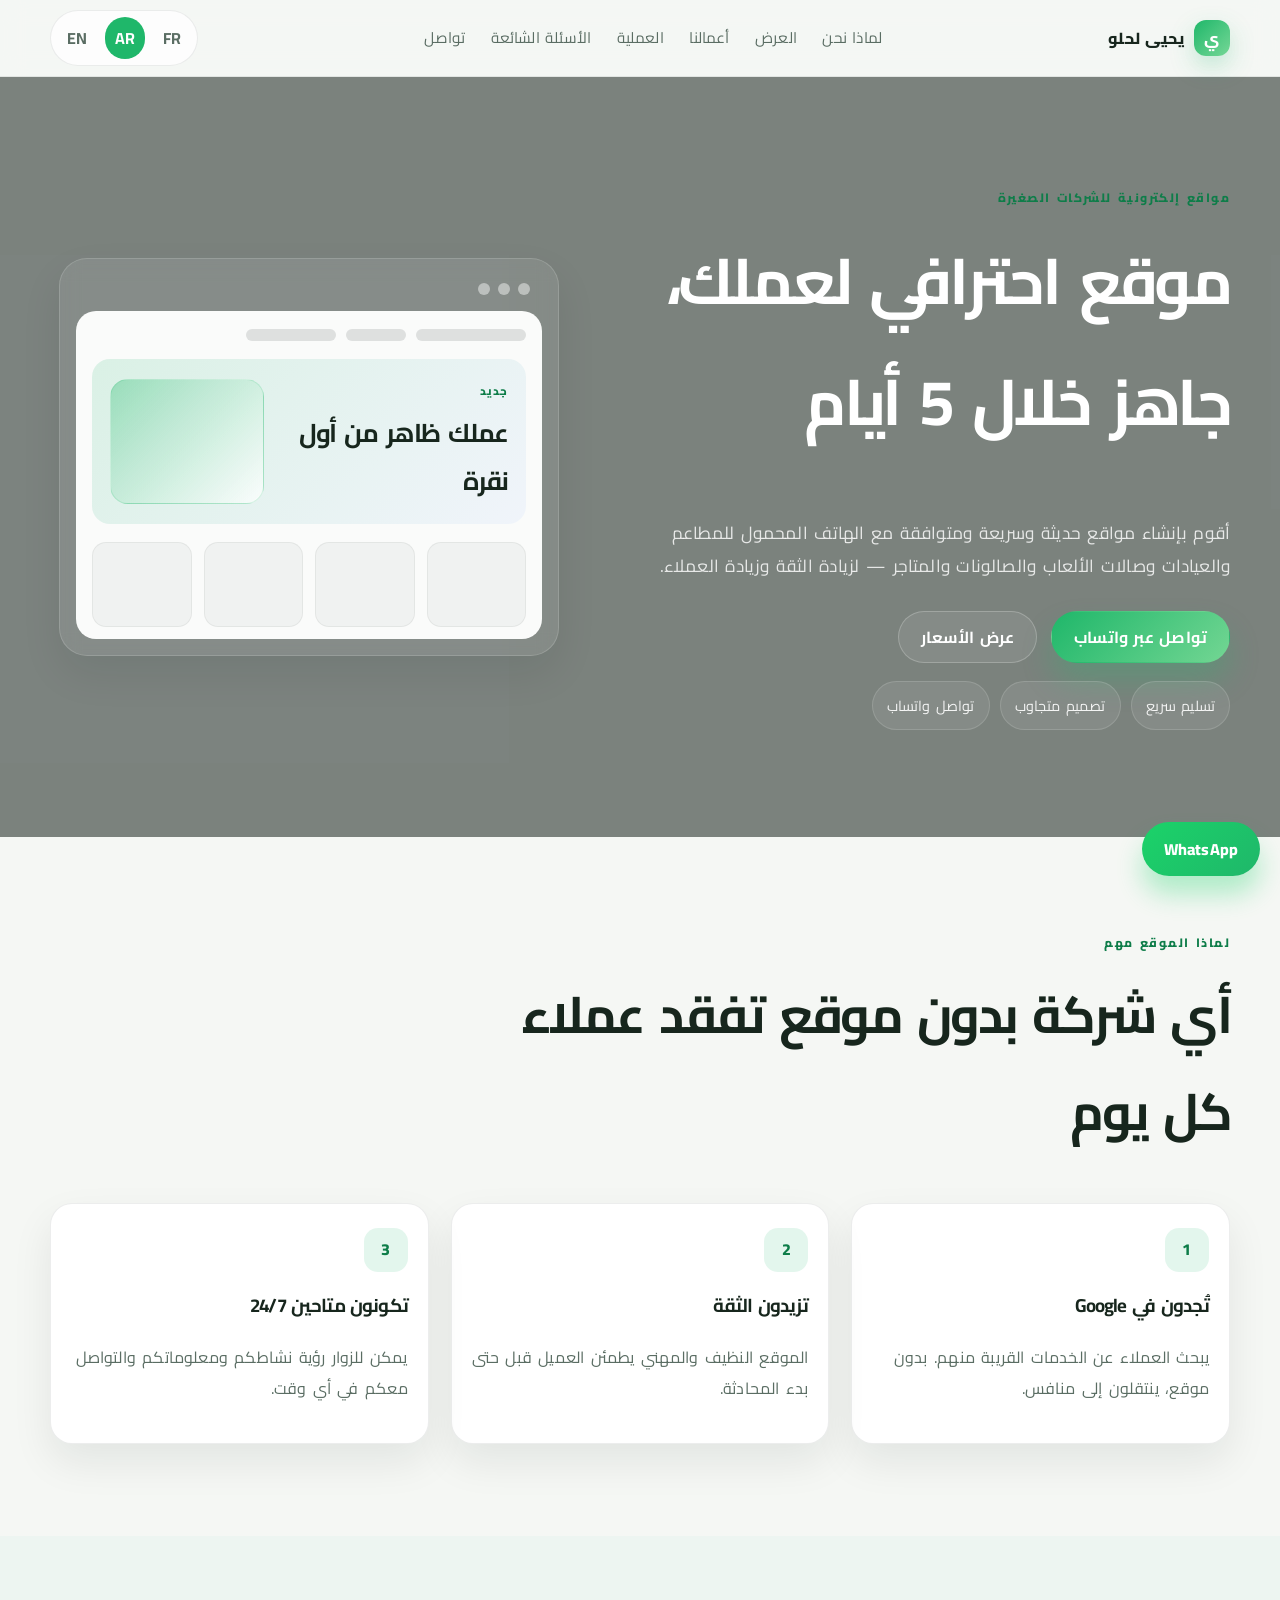
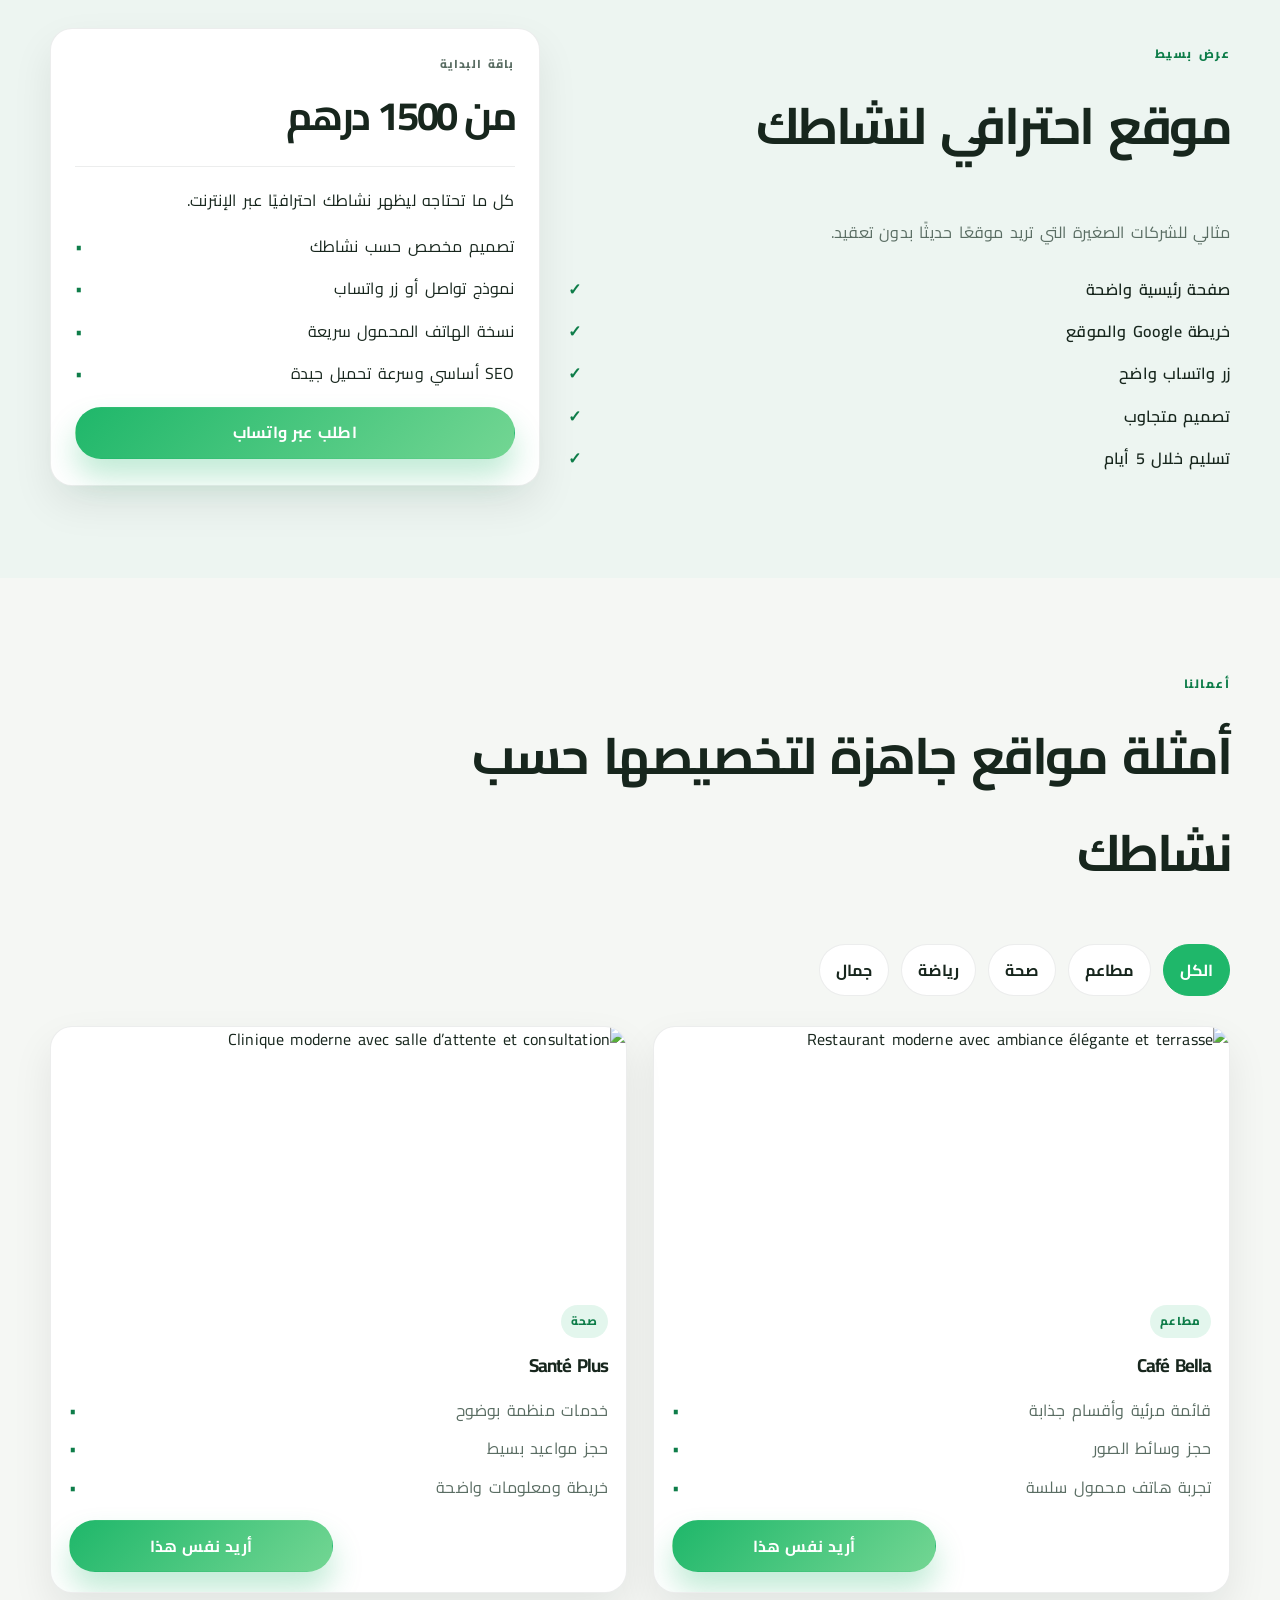
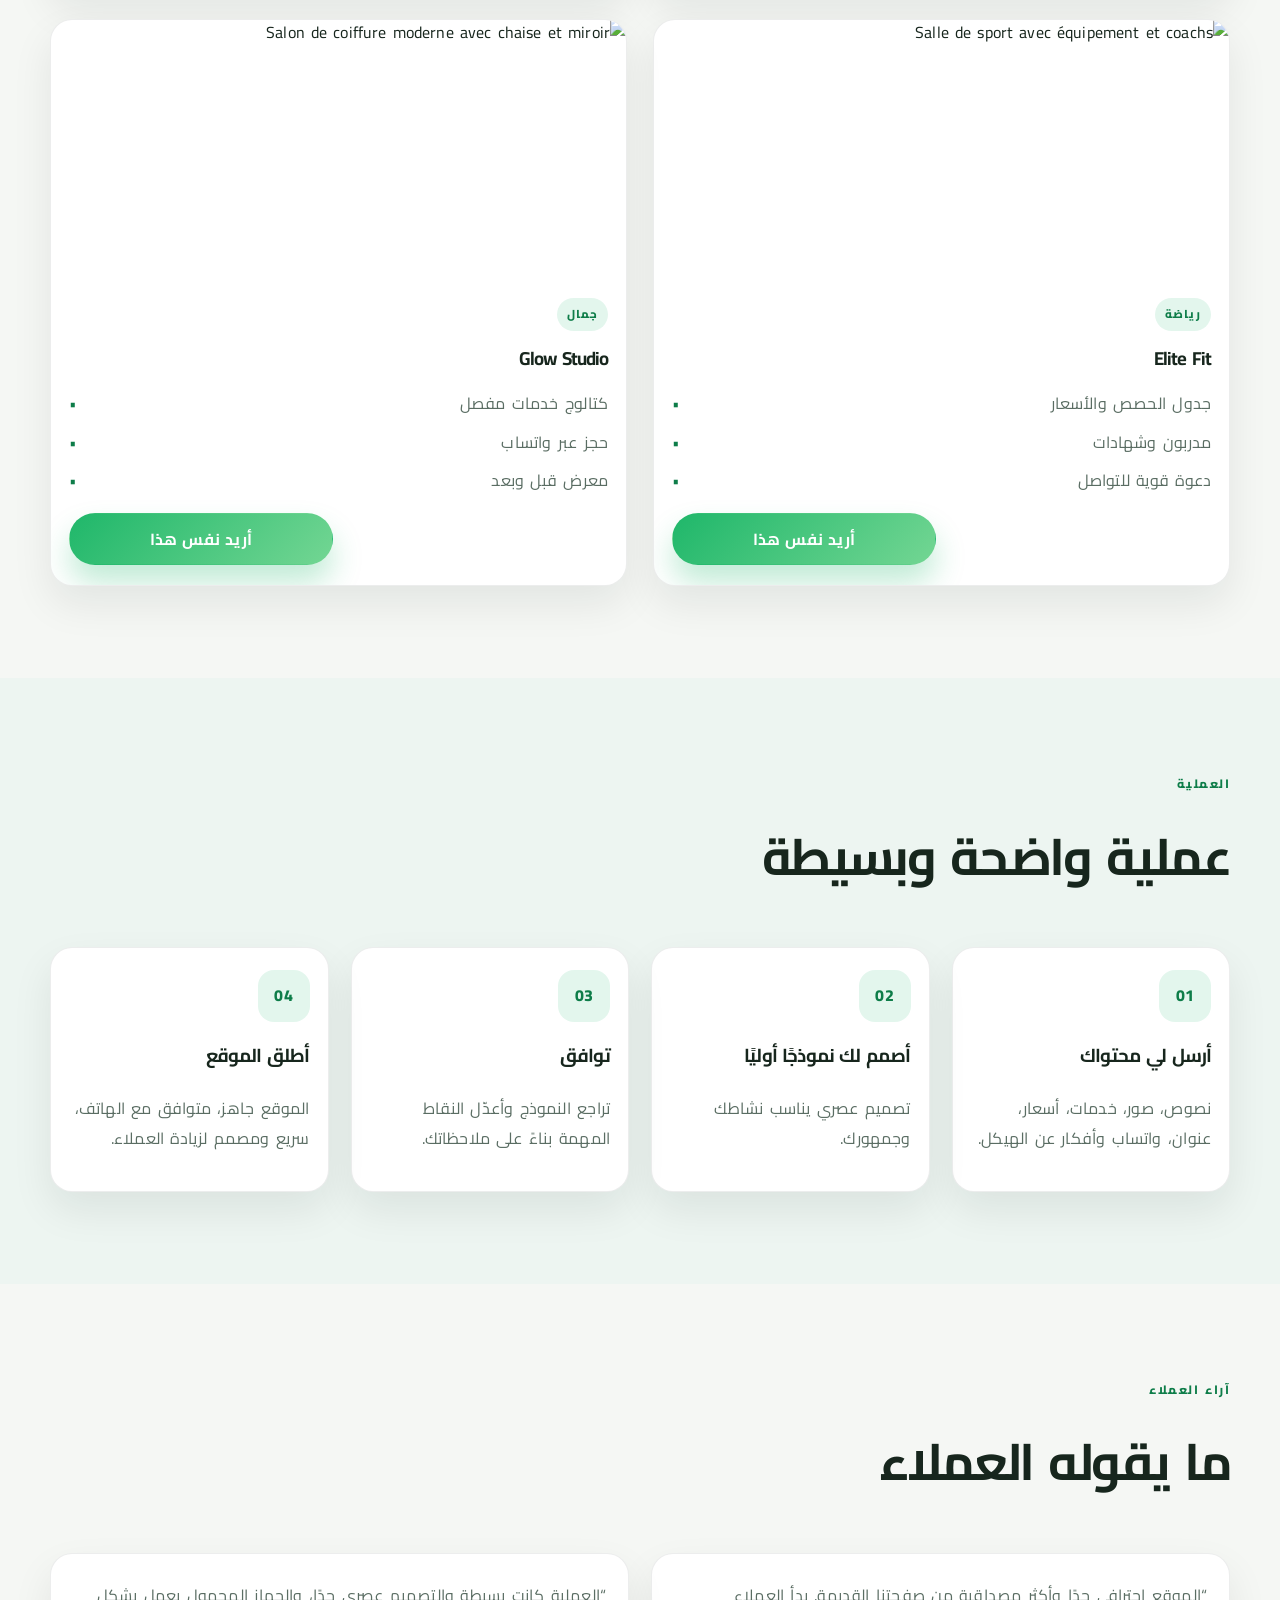
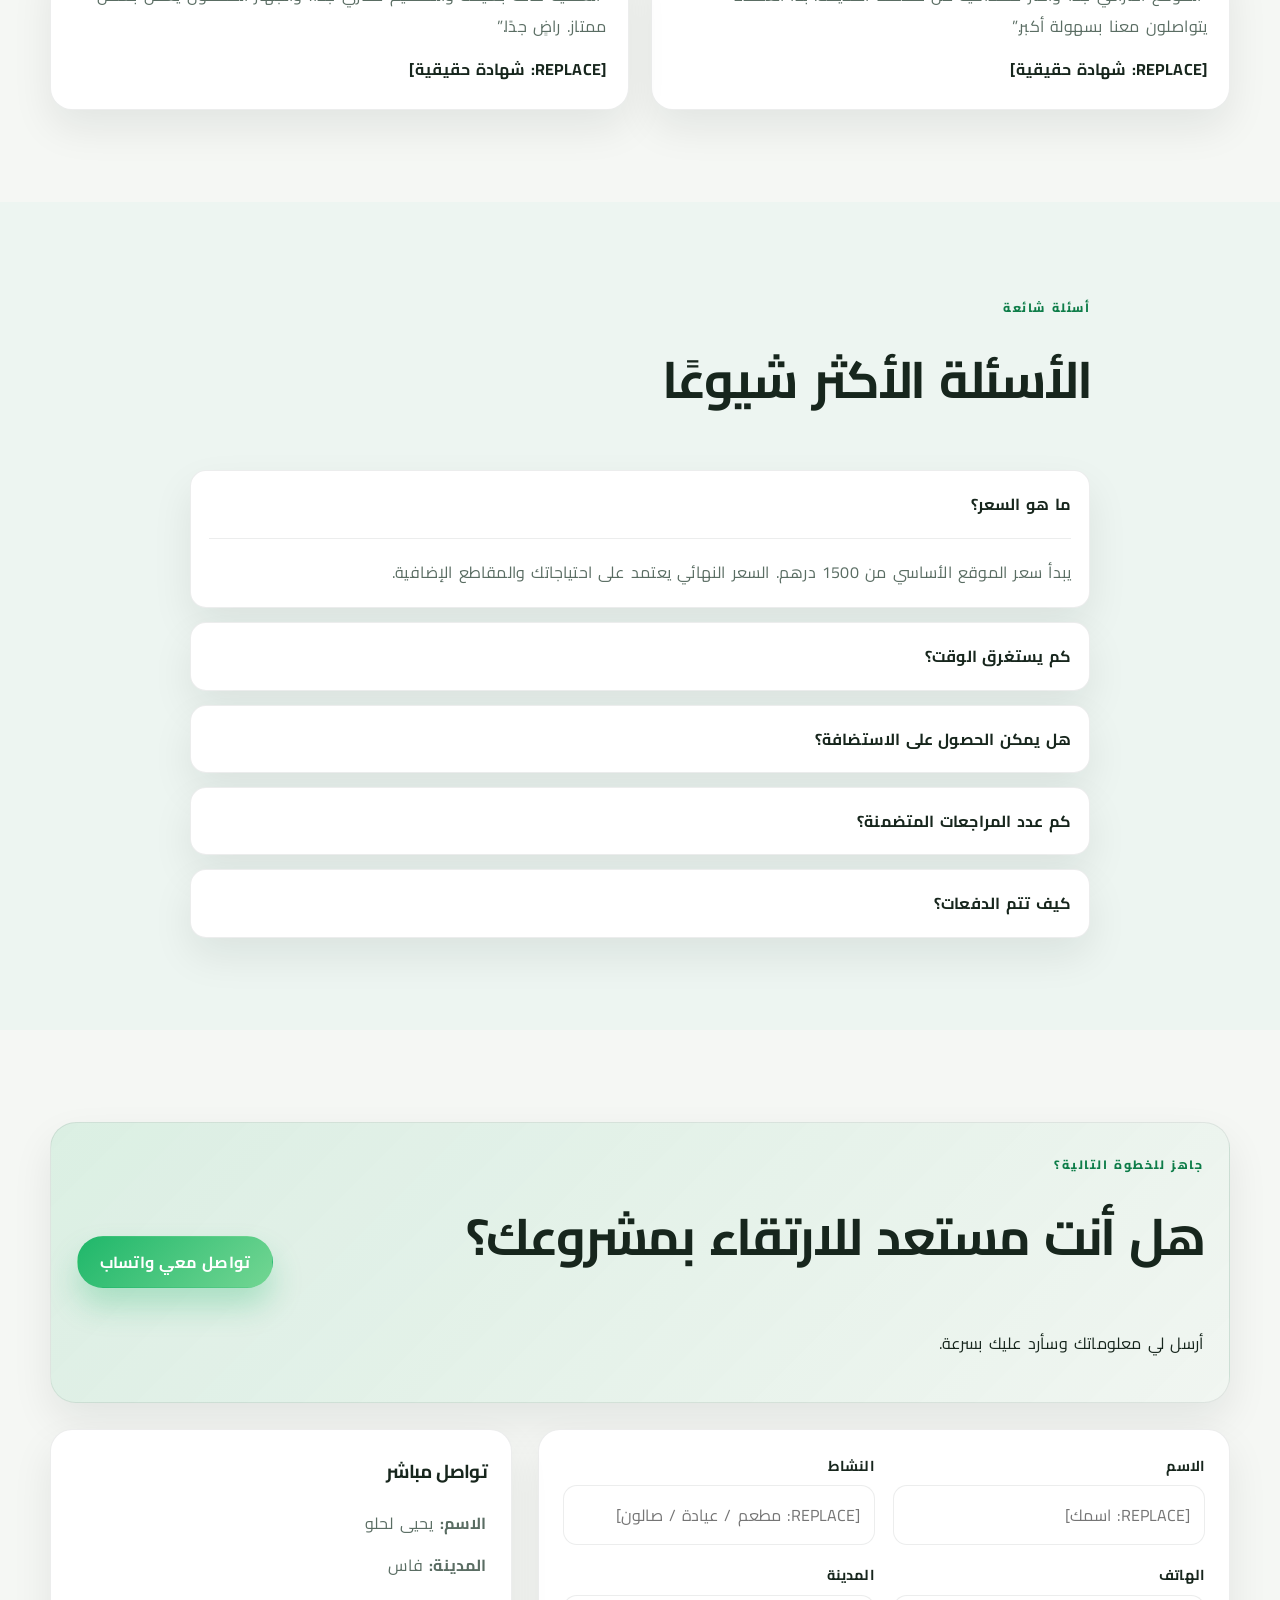
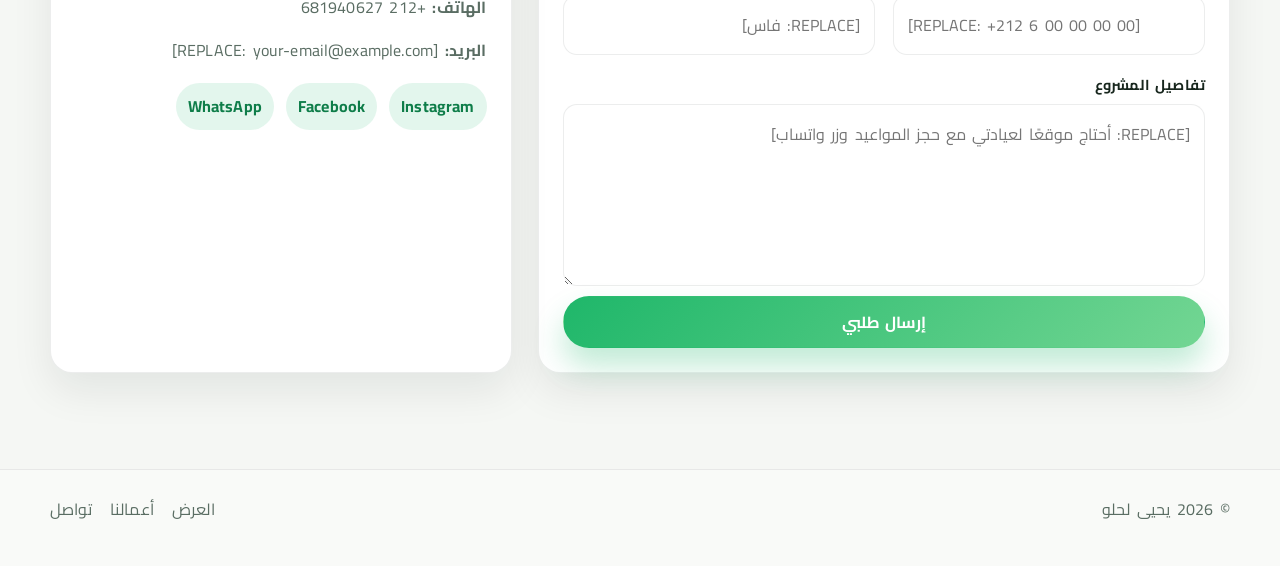
==== index.html @ f5fc8f7a "Initial commit: portfolio" ====
<!DOCTYPE html>
<html lang="ar" dir="rtl">
  <head>
    <meta charset="UTF-8" />
    <meta name="viewport" content="width=device-width, initial-scale=1.0" />
    <meta
      name="description"
      content="Yahya Lahlou conçoit des sites web rapides et modernes pour restaurants, cliniques, salles de sport, salons et boutiques. Site vitrine livré en 5 jours."
    />
    <meta property="og:title" content="Yahya Lahlou | Sites web pour PME et commerces" />
    <meta property="og:description" content="Des sites clairs, professionnels et mobiles pour les petites entreprises." />
    <meta property="og:type" content="website" />
    <meta property="og:image" content="https://images.unsplash.com/photo-1522202176988-66273c2fd55f?auto=format&fit=crop&w=1200&q=80" />
    <title>Yahya Lahlou | Sites web pour restaurants, cliniques, sports et salons</title>
    <link rel="preconnect" href="https://fonts.googleapis.com" />
    <link rel="preconnect" href="https://fonts.gstatic.com" crossorigin />
    <link href="https://fonts.googleapis.com/css2?family=Inter:wght@400;500;600;700;800&family=Cairo:wght@400;600;700;800&display=swap" rel="stylesheet" />
    <link rel="stylesheet" href="style.css" />
  </head>
  <body data-lang="ar">
    <a class="floating-whatsapp" data-whatsapp-key="general" href="https://wa.me/212681940627?text=Bonjour%20Yahya%2C%20je%20souhaite%20un%20site%20pour%20mon%20business" target="_blank" rel="noopener noreferrer" aria-label="Contact WhatsApp">
      WhatsApp
    </a>

    <header class="site-header">
      <div class="container nav-wrap">
        <a href="#top" class="brand" aria-label="Accueil">
          <span class="brand-mark" data-brand-mark>ي</span>
          <span class="brand-name" data-i18n="brandName">يحيى لحلو</span>
        </a>

        <nav class="main-nav" aria-label="Navigation principale">
          <a href="#why" data-i18n="navWhy">لماذا نحن</a>
          <a href="#offer" data-i18n="navOffer">العرض</a>
          <a href="#portfolio" data-i18n="navPortfolio">أعمالنا</a>
          <a href="#process" data-i18n="navProcess">العملية</a>
          <a href="#faq" data-i18n="navFaq">الأسئلة الشائعة</a>
          <a href="#contact" data-i18n="navContact">تواصل</a>
        </nav>

        <div class="lang-switch" aria-label="Choix de langue">
          <button class="lang-btn" type="button" data-lang="fr">FR</button>
          <button class="lang-btn active" type="button" data-lang="ar">AR</button>
          <button class="lang-btn" type="button" data-lang="en">EN</button>
        </div>
      </div>
    </header>

    <main id="top">
      <section class="hero section">
        <div class="hero-overlay"></div>
        <div class="container hero-grid">
          <div class="hero-copy reveal">
            <span class="eyebrow" data-i18n="heroEyebrow">مواقع إلكترونية للشركات الصغيرة</span>
            <h1 data-i18n="heroTitle">موقع احترافي لعملك، جاهز خلال 5 أيام</h1>
            <p class="lead" data-i18n="heroDesc">
              أُنشئ مواقع حديثة وسريعة ومتوافقة مع الهاتف المحمول للمطاعم والعيادات وصالات الألعاب والصالونات والمتاجر،
              لزيادة الثقة وجذب المزيد من العملاء.
            </p>

            <div class="hero-actions">
              <a class="btn btn-primary" data-whatsapp-key="general" href="https://wa.me/212681940627?text=Bonjour%20Yahya%2C%20je%20souhaite%20un%20site%20pour%20mon%20business" target="_blank" rel="noopener noreferrer" data-i18n="ctaPrimary">تواصل عبر واتساب</a>
              <a class="btn btn-secondary" href="#offer" data-i18n="ctaSecondary">عرض الأسعار</a>
            </div>

            <ul class="trust-list" aria-label="Avantages">
              <li data-i18n="trust1">تسليم سريع</li>
              <li data-i18n="trust2">تصميم متجاوب</li>
              <li data-i18n="trust3">تواصل واتساب</li>
            </ul>
          </div>

          <div class="hero-card reveal">
            <div class="mini-window">
              <div class="window-top">
                <span></span>
                <span></span>
                <span></span>
              </div>
              <div class="screen">
                <div class="screen-header">
                  <div class="bar bar-1"></div>
                  <div class="bar bar-2"></div>
                  <div class="bar bar-3"></div>
                </div>
                <div class="screen-hero">
                  <div>
                    <span class="screen-label" data-i18n="screenLabel">جديد</span>
                    <h3 data-i18n="screenTitle">عملك ظاهر من أول نقرة</h3>
                  </div>
                  <div class="screen-box"></div>
                </div>
                <div class="screen-metrics">
                  <span></span>
                  <span></span>
                  <span></span>
                  <span></span>
                </div>
              </div>
            </div>
          </div>
        </div>
      </section>

      <section class="section" id="why">
        <div class="container">
          <div class="section-header reveal">
            <span class="eyebrow" data-i18n="whyEyebrow">لماذا الموقع مهم</span>
            <h2 data-i18n="whyTitle">أي شركة بدون موقع تفقد عملاء كل يوم</h2>
          </div>

          <div class="three-col">
            <article class="info-card reveal">
              <div class="icon-wrap">1</div>
              <h3 data-i18n="card1Title">تُجدون في Google</h3>
              <p data-i18n="card1Text">يبحث العملاء عن الخدمات القريبة منهم. بدون موقع، ينتقلون إلى منافس.</p>
            </article>

            <article class="info-card reveal">
              <div class="icon-wrap">2</div>
              <h3 data-i18n="card2Title">تزيدون الثقة</h3>
              <p data-i18n="card2Text">الموقع النظيف والمهني يطمئن العميل قبل حتى بدء المحادثة.</p>
            </article>

            <article class="info-card reveal">
              <div class="icon-wrap">3</div>
              <h3 data-i18n="card3Title">تكونون متاحين 24/7</h3>
              <p data-i18n="card3Text">يمكن للزوار رؤية نشاطكم ومعلوماتكم والتواصل معكم في أي وقت.</p>
            </article>
          </div>
        </div>
      </section>

      <section class="section alt-bg" id="offer">
        <div class="container offer-wrap">
          <div class="offer-copy reveal">
            <span class="eyebrow" data-i18n="offerEyebrow">عرض بسيط</span>
            <h2 data-i18n="offerTitle">موقع احترافي لنشاطك</h2>
            <p data-i18n="offerDesc">مثالي للشركات الصغيرة التي تريد موقعًا حديثًا بدون تعقيد.</p>
            <ul class="check-list">
              <li data-i18n="offerCheck1">صفحة رئيسية واضحة</li>
              <li data-i18n="offerCheck2">خريطة Google والموقع</li>
              <li data-i18n="offerCheck3">زر واتساب واضح</li>
              <li data-i18n="offerCheck4">تصميم متجاوب</li>
              <li data-i18n="offerCheck5">تسليم خلال 5 أيام</li>
            </ul>
          </div>

          <div class="price-card reveal">
            <div class="price-top">
              <span data-i18n="packLabel">باقة البداية</span>
              <strong data-i18n="packPrice">من 1500 درهم</strong>
            </div>
            <p data-i18n="packText">كل ما تحتاجه ليظهر نشاطك احترافيًا عبر الإنترنت.</p>
            <ul>
              <li data-i18n="packFeature1">تصميم مخصص حسب نشاطك</li>
              <li data-i18n="packFeature2">نموذج تواصل أو زر واتساب</li>
              <li data-i18n="packFeature3">نسخة الهاتف المحمول سريعة</li>
              <li data-i18n="packFeature4">SEO أساسي وسرعة تحميل جيدة</li>
            </ul>
            <a class="btn btn-primary full-width" data-whatsapp-key="offer" href="https://wa.me/212681940627?text=Bonjour%20Yahya%2C%20je%20veux%20le%20pack%20site%20internet" target="_blank" rel="noopener noreferrer" data-i18n="packCta">اطلب عبر واتساب</a>
          </div>
        </div>
      </section>

      <section class="section" id="portfolio">
        <div class="container">
          <div class="section-header reveal">
            <span class="eyebrow" data-i18n="portfolioEyebrow">أعمالنا</span>
            <h2 data-i18n="portfolioTitle">أمثلة مواقع جاهزة لتخصيصها حسب نشاطك</h2>
          </div>

          <div class="filter-row reveal" aria-label="Filtres des réalisations">
            <button class="filter-btn active" type="button" data-filter="all" data-i18n="filterAll">الكل</button>
            <button class="filter-btn" type="button" data-filter="restaurant" data-i18n="filterRestaurant">مطاعم</button>
            <button class="filter-btn" type="button" data-filter="sante" data-i18n="filterSante">صحة</button>
            <button class="filter-btn" type="button" data-filter="sport" data-i18n="filterSport">رياضة</button>
            <button class="filter-btn" type="button" data-filter="beaute" data-i18n="filterBeaute">جمال</button>
          </div>

          <div class="portfolio-grid">
            <article class="project-card reveal" data-category="restaurant">
              <div class="project-visual">
                <img src="https://images.unsplash.com/photo-1517248135467-4c7edcad34c4?auto=format&fit=crop&w=1200&q=80" alt="Restaurant moderne avec ambiance élégante et terrasse" loading="lazy" width="1200" height="800" />
              </div>
              <div class="project-body">
                <span class="project-tag">مطاعم</span>
                <h3>Café Bella</h3>
                <ul class="feature-list">
                  <li>قائمة مرئية وأقسام جذابة</li>
                  <li>حجز وسائط الصور</li>
                  <li>تجربة هاتف محمول سلسة</li>
                </ul>
                <div class="project-actions">
                  <a class="btn btn-secondary" href="demos/restaurant/index.html" target="_blank" rel="noreferrer">عرض العرض</a>
                  <a class="btn btn-primary" data-whatsapp-key="demo-restaurant" href="https://wa.me/212681940627?text=Bonjour%20Yahya%2C%20je%20veux%20un%20site%20comme%20celui%20du%20restaurant" target="_blank" rel="noopener noreferrer">أريد نفس هذا</a>
                </div>
              </div>
            </article>

            <article class="project-card reveal" data-category="sante">
              <div class="project-visual">
                <img src="https://images.unsplash.com/photo-1538108149393-fbbd81895907?auto=format&fit=crop&w=1200&q=80" alt="Clinique moderne avec salle d’attente et consultation" loading="lazy" width="1200" height="800" />
              </div>
              <div class="project-body">
                <span class="project-tag">صحة</span>
                <h3>Santé Plus</h3>
                <ul class="feature-list">
                  <li>خدمات منظمة بوضوح</li>
                  <li>حجز مواعيد بسيط</li>
                  <li>خريطة ومعلومات واضحة</li>
                </ul>
                <div class="project-actions">
                  <a class="btn btn-secondary" href="demos/clinique/index.html" target="_blank" rel="noreferrer">عرض العرض</a>
                  <a class="btn btn-primary" data-whatsapp-key="demo-clinic" href="https://wa.me/212681940627?text=Bonjour%20Yahya%2C%20je%20veux%20un%20site%20comme%20celui%20de%20la%20clinique" target="_blank" rel="noopener noreferrer">أريد نفس هذا</a>
                </div>
              </div>
            </article>

            <article class="project-card reveal" data-category="sport">
              <div class="project-visual">
                <img src="https://images.unsplash.com/photo-1517836357463-d25dfeac3438?auto=format&fit=crop&w=1200&q=80" alt="Salle de sport avec équipement et coachs" loading="lazy" width="1200" height="800" />
              </div>
              <div class="project-body">
                <span class="project-tag">رياضة</span>
                <h3>Elite Fit</h3>
                <ul class="feature-list">
                  <li>جدول الحصص والأسعار</li>
                  <li>مدربون وشهادات</li>
                  <li>دعوة قوية للتواصل</li>
                </ul>
                <div class="project-actions">
                  <a class="btn btn-secondary" href="demos/salle-sport/index.html" target="_blank" rel="noreferrer">عرض العرض</a>
                  <a class="btn btn-primary" data-whatsapp-key="demo-sport" href="https://wa.me/212681940627?text=Bonjour%20Yahya%2C%20je%20veux%20un%20site%20comme%20celui%20de%20la%20salle%20de%20sport" target="_blank" rel="noopener noreferrer">أريد نفس هذا</a>
                </div>
              </div>
            </article>

            <article class="project-card reveal" data-category="beaute">
              <div class="project-visual">
                <img src="https://images.unsplash.com/photo-1521590832167-7bcbfaa6381f?auto=format&fit=crop&w=1200&q=80" alt="Salon de coiffure moderne avec chaise et miroir" loading="lazy" width="1200" height="800" />
              </div>
              <div class="project-body">
                <span class="project-tag">جمال</span>
                <h3>Glow Studio</h3>
                <ul class="feature-list">
                  <li>كتالوج خدمات مفصل</li>
                  <li>حجز عبر واتساب</li>
                  <li>معرض قبل وبعد</li>
                </ul>
                <div class="project-actions">
                  <a class="btn btn-secondary" href="demos/salon/index.html" target="_blank" rel="noreferrer">عرض العرض</a>
                  <a class="btn btn-primary" data-whatsapp-key="demo-salon" href="https://wa.me/212681940627?text=Bonjour%20Yahya%2C%20je%20veux%20un%20site%20comme%20celui%20du%20salon" target="_blank" rel="noopener noreferrer">أريد نفس هذا</a>
                </div>
              </div>
            </article>
          </div>
        </div>
      </section>

      <section class="section alt-bg" id="process">
        <div class="container">
          <div class="section-header reveal">
            <span class="eyebrow" data-i18n="processEyebrow">العملية</span>
            <h2 data-i18n="processTitle">عملية واضحة وبسيطة</h2>
          </div>

          <div class="process-grid">
            <article class="process-step reveal">
              <span class="step-number">01</span>
              <h3 data-i18n="step1Title">أرسل لي محتواك</h3>
              <p data-i18n="step1Text">نصوص، صور، خدمات، أسعار، عنوان، واتساب وأفكار عن الهيكل.</p>
            </article>

            <article class="process-step reveal">
              <span class="step-number">02</span>
              <h3 data-i18n="step2Title">أصمم لك نموذجًا أوليًا</h3>
              <p data-i18n="step2Text">تصميم عصري يناسب نشاطك وجمهورك.</p>
            </article>

            <article class="process-step reveal">
              <span class="step-number">03</span>
              <h3 data-i18n="step3Title">توافق على التصميم</h3>
              <p data-i18n="step3Text">تراجع النموذج وأعلمني بالتعديلات المهمة، ثم أُدخل التعديلات المطلوبة.</p>
            </article>

            <article class="process-step reveal">
              <span class="step-number">04</span>
              <h3 data-i18n="step4Title">أطلق الموقع</h3>
              <p data-i18n="step4Text">الموقع جاهز ومتجاوب وسريع ومهيأ لجذب المزيد من العملاء.</p>
            </article>
          </div>
        </div>
      </section>

      <section class="section" id="testimonials">
        <div class="container">
          <div class="section-header reveal">
            <span class="eyebrow" data-i18n="testimonialsEyebrow">آراء العملاء</span>
            <h2 data-i18n="testimonialsTitle">ماذا يقول العملاء</h2>
          </div>

          <div class="testimonial-grid">
            <blockquote class="testimonial reveal">
              <p>“الموقع احترافي جدًا وأكثر مصداقية من صفحتنا القديمة. بدأ العملاء يتواصلون معنا بسهولة أكبر.”</p>
              <footer><strong>[REPLACE: شهادة حقيقية]</strong></footer>
            </blockquote>

            <blockquote class="testimonial reveal">
              <p>“العملية كانت بسيطة والتصميم عصري جدًا، والجهاز المحمول يعمل بشكل ممتاز. راضٍ جدًا.”</p>
              <footer><strong>[REPLACE: شهادة حقيقية]</strong></footer>
            </blockquote>
          </div>
        </div>
      </section>

      <section class="section alt-bg" id="faq">
        <div class="container faq-wrap">
          <div class="section-header reveal">
            <span class="eyebrow" data-i18n="faqEyebrow">الأسئلة الشائعة</span>
            <h2 data-i18n="faqTitle">الأسئلة الأكثر شيوعًا</h2>
          </div>

          <div class="faq-list reveal">
            <details open>
              <summary data-i18n="faqQ1">ما هو السعر؟</summary>
              <p data-i18n="faqA1">يبدأ سعر الموقع الأساسي من 1500 درهم، ويعتمد السعر النهائي على احتياجاتك والإضافات المطلوبة.</p>
            </details>

            <details>
              <summary data-i18n="faqQ2">كم يستغرق الوقت؟</summary>
              <p data-i18n="faqA2">معظم المواقع تُسلم خلال 5 أيام حسب سرعة الرد وجودة المحتوى المرسل.</p>
            </details>

            <details>
              <summary data-i18n="faqQ3">هل يمكن الحصول على الاستضافة؟</summary>
              <p data-i18n="faqA3">نعم، يمكنني توجيهك إلى حل استضافة مجاني أو منخفض التكلفة لإطلاق موقعك.</p>
            </details>

            <details>
              <summary data-i18n="faqQ4">كم عدد التعديلات المتضمنة؟</summary>
              <p data-i18n="faqA4">تتضمن بعض التعديلات الأساسية لتصحيح التفاصيل قبل التسليم النهائي.</p>
            </details>

            <details>
              <summary data-i18n="faqQ5">كيف يتم الدفع؟</summary>
              <p data-i18n="faqA5">عادةً يتم الدفع 50% مقدّمًا و50% عند التسليم حسب المشروع.</p>
            </details>
          </div>
        </div>
      </section>

      <section class="section cta-section" id="contact">
        <div class="container cta-box reveal">
          <div>
            <span class="eyebrow" data-i18n="ctaTitle1">جاهز للخطوة التالية؟</span>
            <h2 data-i18n="ctaTitle">هل تحتاج إلى موقع احترافي لنشاطك؟</h2>
            <p data-i18n="ctaText">أرسل لي معلوماتك وسأرد عليك بسرعة.</p>
          </div>

          <div class="cta-actions">
            <a class="btn btn-primary" data-whatsapp-key="general" href="https://wa.me/212681940627?text=Bonjour%20Yahya%2C%20je%20souhaite%20un%20site%20pour%20mon%20business" target="_blank" rel="noopener noreferrer" data-i18n="ctaButton">تواصل عبر واتساب</a>
          </div>
        </div>

        <div class="container contact-grid">
          <form class="contact-form reveal" action="https://formsubmit.co/[REPLACE: your-email@example.com]" method="POST">
            <div class="field-row">
              <div class="field">
                <label for="name" data-i18n="formName">الاسم</label>
                <input id="name" type="text" name="name" placeholder="[REPLACE: اسمك]" required />
              </div>

              <div class="field">
                <label for="business" data-i18n="formBusiness">النشاط</label>
                <input id="business" type="text" name="business" placeholder="[REPLACE: مطعم / عيادة / صالون]" required />
              </div>
            </div>

            <div class="field-row">
              <div class="field">
                <label for="phone" data-i18n="formPhone">الهاتف</label>
                <input id="phone" type="tel" name="phone" placeholder="[REPLACE: +212 6 00 00 00 00]" required />
              </div>

              <div class="field">
                <label for="city" data-i18n="formCity">المدينة</label>
                <input id="city" type="text" name="city" placeholder="[REPLACE: فاس]" />
              </div>
            </div>

            <div class="field">
              <label for="message" data-i18n="formMessage">تفاصيل المشروع</label>
              <textarea id="message" name="message" rows="5" placeholder="[REPLACE: أحتاج موقعًا لعيادتي مع حجز المواعيد وزر واتساب]" required></textarea>
            </div>

            <button type="submit" class="btn btn-primary send-btn" data-i18n="formSubmit">إرسال الطلب</button>
          </form>

          <aside class="contact-card reveal">
            <h3 data-i18n="contactName">تواصل مباشر</h3>
            <ul>
              <li><strong>الاسم:</strong> يحيى لحلو</li>
              <li><strong>المدينة:</strong> فاس</li>
              <li><strong>الهاتف:</strong> +212 681940627</li>
              <li><strong>البريد:</strong> [REPLACE: your-email@example.com]</li>
            </ul>

            <div class="social-links">
              <a href="[REPLACE: https://instagram.com/yourhandle]" target="_blank" rel="noreferrer">Instagram</a>
              <a href="[REPLACE: https://facebook.com/yourpage]" target="_blank" rel="noreferrer">Facebook</a>
              <a data-whatsapp-key="general" href="https://wa.me/212681940627?text=Bonjour%20Yahya%2C%20je%20souhaite%20un%20site%20pour%20mon%20business" target="_blank" rel="noreferrer">WhatsApp</a>
            </div>
          </aside>
        </div>
      </section>
    </main>

    <footer class="site-footer">
      <div class="container footer-wrap">
        <p>© <span id="year"></span> يحيى لحلو</p>
        <div class="footer-links">
          <a href="#offer" data-i18n="footerOffer">العرض</a>
          <a href="#portfolio" data-i18n="footerPortfolio">أعمالنا</a>
          <a href="#contact" data-i18n="footerContact">تواصل</a>
        </div>
      </div>
    </footer>

    <script src="script.js"></script>
  </body>
</html>
---- style.css ----
:root {
  --primary: #1fb76a;
  --primary-dark: #159d5d;
  --primary-soft: rgba(31, 183, 106, 0.12);
  --primary-strong: #0e7d49;
  --bg: #f5f7f4;
  --surface: #ffffff;
  --surface-alt: #edf5f1;
  --text: #17261d;
  --muted: #5a6d63;
  --border: rgba(18, 35, 29, 0.08);
  --shadow: 0 18px 40px rgba(17, 26, 22, 0.08);
  --radius: 22px;
  --container: 1180px;
}

* { box-sizing: border-box; }
html { scroll-behavior: smooth; }
body {
  margin: 0;
  font-family: "Inter", sans-serif;
  background: var(--bg);
  color: var(--text);
  line-height: 1.6;
  text-rendering: optimizeLegibility;
  -webkit-font-smoothing: antialiased;
}
body[data-lang="ar"] {
  font-family: "Cairo", sans-serif;
  word-spacing: 0.12em;
  letter-spacing: 0.01em;
}
body[data-lang="ar"] h1,
body[data-lang="ar"] h2,
body[data-lang="ar"] h3,
body[data-lang="ar"] p,
body[data-lang="ar"] li,
body[data-lang="ar"] a,
body[data-lang="ar"] summary,
body[data-lang="ar"] button,
body[data-lang="ar"] input,
body[data-lang="ar"] textarea,
body[data-lang="ar"] .brand-name,
body[data-lang="ar"] .eyebrow {
  word-spacing: 0.14em;
  line-height: 1.9;
}
img { display: block; max-width: 100%; }
a { color: inherit; text-decoration: none; }
button, input, textarea { font: inherit; }
.container { width: min(var(--container), calc(100% - 32px)); margin: 0 auto; }
.section { padding: 92px 0; }
.alt-bg { background: var(--surface-alt); }
.eyebrow {
  display: inline-block;
  margin-bottom: 12px;
  color: var(--primary-strong);
  font-size: 0.76rem;
  letter-spacing: 0.12em;
  text-transform: uppercase;
  font-weight: 800;
}
h1, h2, h3, p { margin-top: 0; }
h1, h2, h3 { letter-spacing: -0.05em; line-height: 1.08; }
h1 { font-size: clamp(2.5rem, 5vw, 4.8rem); max-width: 620px; }
h2 { font-size: clamp(2rem, 4vw, 3.2rem); max-width: 760px; }
.lead, .info-card p, .offer-copy p, .process-step p, .testimonial p, .faq-list p, .project-card li, .contact-card li { color: var(--muted); }
.site-header {
  position: sticky;
  top: 0;
  z-index: 30;
  background: rgba(245, 247, 244, 0.82);
  backdrop-filter: blur(12px);
  border-bottom: 1px solid var(--border);
}
.nav-wrap {
  display: flex;
  align-items: center;
  justify-content: space-between;
  gap: 18px;
  min-height: 76px;
}
.brand {
  display: inline-flex;
  align-items: center;
  gap: 10px;
  font-weight: 800;
}
.brand-mark {
  display: inline-grid;
  place-items: center;
  width: 36px;
  height: 36px;
  border-radius: 12px;
  background: linear-gradient(135deg, var(--primary), #75d796);
  color: white;
  box-shadow: 0 10px 24px rgba(31, 183, 106, 0.25);
}
.main-nav {
  display: flex;
  align-items: center;
  gap: clamp(12px, 2vw, 26px);
  color: var(--muted);
  font-size: 0.95rem;
}
.main-nav a, .footer-links a { transition: color .2s ease; }
.main-nav a:hover, .footer-links a:hover { color: var(--text); }
.lang-switch {
  display: inline-flex;
  align-items: center;
  gap: 8px;
  padding: 6px;
  border: 1px solid var(--border);
  background: rgba(255,255,255,0.7);
  border-radius: 999px;
}
.lang-btn {
  border: 0;
  background: transparent;
  color: var(--muted);
  padding: 6px 10px;
  border-radius: 999px;
  font-weight: 700;
  cursor: pointer;
}
.lang-btn.active {
  background: var(--primary);
  color: #fff;
}
.hero {
  position: relative;
  background-image: url('https://images.unsplash.com/photo-1522202176988-66273c2fd55f?auto=format&fit=crop&w=1600&q=80');
  background-size: cover;
  background-position: center;
  min-height: 760px;
  display: flex;
  align-items: center;
}
.hero-overlay {
  position: absolute;
  inset: 0;
  background: rgba(13, 24, 19, 0.52);
}
.hero-grid {
  position: relative;
  z-index: 1;
  display: grid;
  grid-template-columns: 1.1fr 0.9fr;
  gap: 28px;
  align-items: center;
}
.hero-copy { color: white; max-width: 620px; }
.hero-copy h1 { color: white; }
.lead { color: rgba(255,255,255,0.82); font-size: 1.08rem; }
.hero-actions { display: flex; flex-wrap: wrap; gap: 14px; margin: 28px 0 18px; }
.btn {
  display: inline-flex;
  align-items: center;
  justify-content: center;
  min-height: 52px;
  padding: 0 22px;
  border-radius: 999px;
  border: 1px solid transparent;
  font-weight: 700;
  transition: transform .2s ease, box-shadow .2s ease;
}
.btn:hover { transform: translateY(-1px); }
.btn-primary {
  background: linear-gradient(135deg, var(--primary), #73d693);
  color: white;
  box-shadow: 0 18px 30px rgba(31, 183, 106, 0.28);
}
.btn-secondary {
  background: rgba(255,255,255,0.08);
  border-color: rgba(255,255,255,0.22);
  color: white;
}
.full-width { width: 100%; }
.trust-list {
  display: flex;
  flex-wrap: wrap;
  padding: 0;
  margin: 0;
  gap: 10px;
  list-style: none;
}
.trust-list li {
  background: rgba(255,255,255,0.08);
  border: 1px solid rgba(255,255,255,0.14);
  padding: 10px 14px;
  border-radius: 999px;
  color: rgba(255,255,255,0.9);
  font-size: 0.9rem;
}
.hero-card {
  display: flex;
  justify-content: center;
}
.mini-window {
  width: min(100%, 500px);
  background: rgba(255,255,255,0.08);
  border: 1px solid rgba(255,255,255,0.15);
  border-radius: 28px;
  padding: 16px;
  backdrop-filter: blur(10px);
  box-shadow: var(--shadow);
}
.window-top {
  display: flex;
  gap: 8px;
  padding: 8px 12px 16px;
}
.window-top span {
  display: block;
  width: 12px;
  height: 12px;
  border-radius: 50%;
  background: rgba(255,255,255,0.45);
}
.screen {
  background: rgba(255,255,255,0.96);
  border-radius: 20px;
  padding: 18px 16px 12px;
}
.screen-header {
  display: flex;
  align-items: center;
  gap: 10px;
  margin-bottom: 18px;
}
.bar {
  height: 12px;
  border-radius: 999px;
  background: rgba(18,35,29,0.12);
}
.bar-1 { width: 110px; }
.bar-2 { width: 60px; }
.bar-3 { width: 90px; }
.screen-hero {
  display: grid;
  grid-template-columns: 1.2fr 0.8fr;
  gap: 14px;
  align-items: center;
  margin-bottom: 18px;
  padding: 18px;
  border-radius: 18px;
  background: linear-gradient(135deg, rgba(31,183,106,0.15), rgba(80,147,255,0.06));
}
.screen-label {
  display: inline-block;
  margin-bottom: 8px;
  color: var(--primary-strong);
  font-size: 0.72rem;
  font-weight: 800;
  letter-spacing: 0.1em;
  text-transform: uppercase;
}
.screen-hero h3 {
  margin-bottom: 0;
  font-size: clamp(1.2rem, 2vw, 1.7rem);
}
.screen-box {
  height: 125px;
  border-radius: 18px;
  background: linear-gradient(135deg, rgba(31,183,106,0.35), rgba(255,255,255,0.8));
  border: 1px solid rgba(31,183,106,0.16);
}
.screen-metrics {
  display: grid;
  grid-template-columns: repeat(4, minmax(0, 1fr));
  gap: 12px;
}
.screen-metrics span {
  display: block;
  height: 85px;
  border-radius: 14px;
  background: rgba(18,35,29,0.04);
  border: 1px solid rgba(18,35,29,0.06);
}
.three-col, .process-grid, .testimonial-grid { display: grid; gap: 22px; }
.three-col { grid-template-columns: repeat(3, minmax(0, 1fr)); }
.info-card, .process-step, .testimonial, .contact-form, .contact-card, .price-card, .project-card {
  background: var(--surface);
  border: 1px solid var(--border);
  border-radius: var(--radius);
  box-shadow: var(--shadow);
}
.info-card { padding: 24px 20px; }
.icon-wrap {
  display: inline-grid;
  place-items: center;
  width: 44px;
  height: 44px;
  margin-bottom: 16px;
  border-radius: 14px;
  background: var(--primary-soft);
  color: var(--primary-strong);
  font-weight: 800;
}
.offer-wrap {
  display: grid;
  grid-template-columns: 1.15fr 0.85fr;
  gap: 28px;
  align-items: center;
}
.check-list {
  list-style: none;
  padding: 0;
  margin: 26px 0 0;
  display: grid;
  gap: 12px;
}
.check-list li {
  position: relative;
  padding-left: 28px;
  font-weight: 600;
}
.check-list li::before {
  content: "✓";
  position: absolute;
  left: 0;
  top: 0;
  color: var(--primary-strong);
  font-weight: 800;
}
.price-card { padding: 26px 24px; }
.price-top {
  display: flex;
  flex-direction: column;
  gap: 10px;
  margin-bottom: 18px;
  padding-bottom: 18px;
  border-bottom: 1px solid var(--border);
}
.price-top span {
  color: var(--muted);
  text-transform: uppercase;
  letter-spacing: 0.1em;
  font-size: 0.72rem;
  font-weight: 800;
}
.price-top strong {
  font-size: clamp(1.8rem, 4vw, 2.5rem);
  letter-spacing: -0.06em;
}
.price-card p, .price-card li { color: var(--text); }
.price-card ul {
  list-style: none;
  padding: 0;
  margin: 0 0 18px;
  display: grid;
  gap: 12px;
}
.price-card li { position: relative; padding-left: 22px; }
.price-card li::before { content: "•"; position: absolute; left: 0; top: 0; color: var(--primary-strong); }
.filter-row {
  display: flex;
  flex-wrap: wrap;
  gap: 12px;
  margin: 10px 0 30px;
}
.filter-btn {
  border: 1px solid var(--border);
  background: white;
  color: var(--text);
  border-radius: 999px;
  padding: 10px 16px;
  font-weight: 700;
  cursor: pointer;
}
.filter-btn.active {
  background: var(--primary);
  color: white;
  border-color: var(--primary);
}
.portfolio-grid {
  display: grid;
  grid-template-columns: repeat(2, minmax(0, 1fr));
  gap: 26px;
}
.project-card {
  overflow: hidden;
  transition: transform .2s ease, box-shadow .2s ease;
}
.project-card:hover {
  transform: translateY(-5px);
  box-shadow: 0 24px 46px rgba(17, 26, 22, 0.12);
}
.project-visual img {
  width: 100%;
  height: 260px;
  object-fit: cover;
}
.project-body { padding: 18px 18px 20px; }
.project-tag {
  display: inline-block;
  margin-bottom: 10px;
  padding: 7px 10px;
  border-radius: 999px;
  background: var(--primary-soft);
  color: var(--primary-strong);
  font-size: 0.72rem;
  text-transform: uppercase;
  letter-spacing: 0.08em;
  font-weight: 800;
}
.project-body h3 { margin-bottom: 12px; }
.feature-list {
  list-style: none;
  padding: 0;
  margin: 0;
  display: grid;
  gap: 8px;
}
.feature-list li {
  position: relative;
  padding-left: 20px;
}
.feature-list li::before {
  content: "•";
  position: absolute;
  left: 0;
  top: 0;
  color: var(--primary-strong);
}
.project-actions {
  display: flex;
  flex-wrap: wrap;
  gap: 12px;
  margin-top: 18px;
}
.project-actions .btn {
  flex: 1 1 170px;
}
.project-card.is-hidden { display: none; }
.process-grid { grid-template-columns: repeat(4, minmax(0, 1fr)); }
.process-step { padding: 22px 18px; }
.step-number {
  display: inline-grid;
  place-items: center;
  width: 52px;
  height: 52px;
  margin-bottom: 16px;
  border-radius: 16px;
  background: var(--primary-soft);
  color: var(--primary-strong);
  font-weight: 800;
}
.testimonial-grid { grid-template-columns: repeat(2, minmax(0, 1fr)); }
.testimonial { padding: 26px 22px; margin: 0; }
.testimonial footer { margin-top: 14px; }
.faq-wrap { max-width: 900px; }
.faq-list { display: grid; gap: 14px; }
.faq-list details {
  background: white;
  border: 1px solid var(--border);
  border-radius: 16px;
  padding: 18px 18px 0;
  box-shadow: var(--shadow);
}
.faq-list summary {
  cursor: pointer;
  font-weight: 700;
  padding-bottom: 18px;
  list-style: none;
}
.faq-list details[open] summary { border-bottom: 1px solid var(--border); }
.faq-list p { margin: 0; padding: 18px 0 20px; }
.cta-section { padding-bottom: 96px; }
.cta-box {
  display: flex;
  align-items: center;
  justify-content: space-between;
  gap: 18px;
  padding: 28px 26px;
  background: linear-gradient(135deg, rgba(31,183,106,0.12), rgba(31,183,106,0.02));
  border: 1px solid var(--border);
  border-radius: 26px;
  box-shadow: var(--shadow);
  margin-bottom: 26px;
}
.contact-grid {
  display: grid;
  grid-template-columns: 1.2fr 0.8fr;
  gap: 26px;
}
.contact-form, .contact-card { padding: 24px; }
.field-row {
  display: grid;
  grid-template-columns: repeat(2, minmax(0, 1fr));
  gap: 18px;
  margin-bottom: 18px;
}
.field { display: grid; gap: 8px; }
label { font-size: 0.9rem; font-weight: 700; }
input, textarea {
  width: 100%;
  padding: 14px;
  border: 1px solid var(--border);
  border-radius: 14px;
  background: white;
  color: var(--text);
}
input:focus, textarea:focus {
  outline: none;
  border-color: rgba(31,183,106,0.8);
  box-shadow: 0 0 0 4px rgba(31,183,106,0.12);
}
textarea { min-height: 150px; resize: vertical; }
.send-btn { width: 100%; margin-top: 10px; }
.contact-card h3 { margin-bottom: 18px; }
.contact-card ul {
  list-style: none;
  padding: 0;
  margin: 0 0 18px;
  display: grid;
  gap: 12px;
}
.social-links {
  display: flex;
  flex-wrap: wrap;
  gap: 12px;
}
.social-links a {
  padding: 8px 12px;
  border-radius: 999px;
  background: var(--primary-soft);
  color: var(--primary-strong);
  font-weight: 700;
}
.site-footer {
  padding: 24px 0 42px;
  border-top: 1px solid var(--border);
  background: rgba(255,255,255,0.35);
}
.footer-wrap {
  display: flex;
  align-items: center;
  justify-content: space-between;
  gap: 16px;
}
.footer-wrap p { margin: 0; color: var(--muted); }
.footer-links {
  display: flex;
  align-items: center;
  gap: 18px;
  color: var(--muted);
}
.floating-whatsapp {
  position: fixed;
  right: 20px;
  bottom: 24px;
  z-index: 40;
  display: inline-flex;
  align-items: center;
  justify-content: center;
  min-height: 54px;
  padding: 0 22px;
  background: linear-gradient(135deg, #1bd369, #1fb76a);
  border-radius: 999px;
  color: white;
  font-weight: 800;
  box-shadow: 0 18px 26px rgba(27,211,105,0.32);
}
.reveal { opacity: 0; transform: translateY(18px); transition: opacity .6s ease, transform .6s ease; }
.reveal.is-visible { opacity: 1; transform: translateY(0); }

@media (max-width: 980px) {
  .hero-grid, .offer-wrap, .contact-grid { grid-template-columns: 1fr; }
  .main-nav { display: none; }
  .portfolio-grid, .process-grid, .three-col, .testimonial-grid { grid-template-columns: 1fr; }
  .cta-box { flex-direction: column; align-items: flex-start; }
}

@media (max-width: 640px) {
  .section { padding: 78px 0; }
  .hero { min-height: 640px; }
  .hero-actions, .field-row { display: grid; grid-template-columns: 1fr; }
  .btn { width: 100%; }
  .floating-whatsapp { right: 14px; bottom: 16px; min-width: 128px; }
  .lang-switch { display: none; }
  .footer-wrap { flex-direction: column; align-items: flex-start; }
}
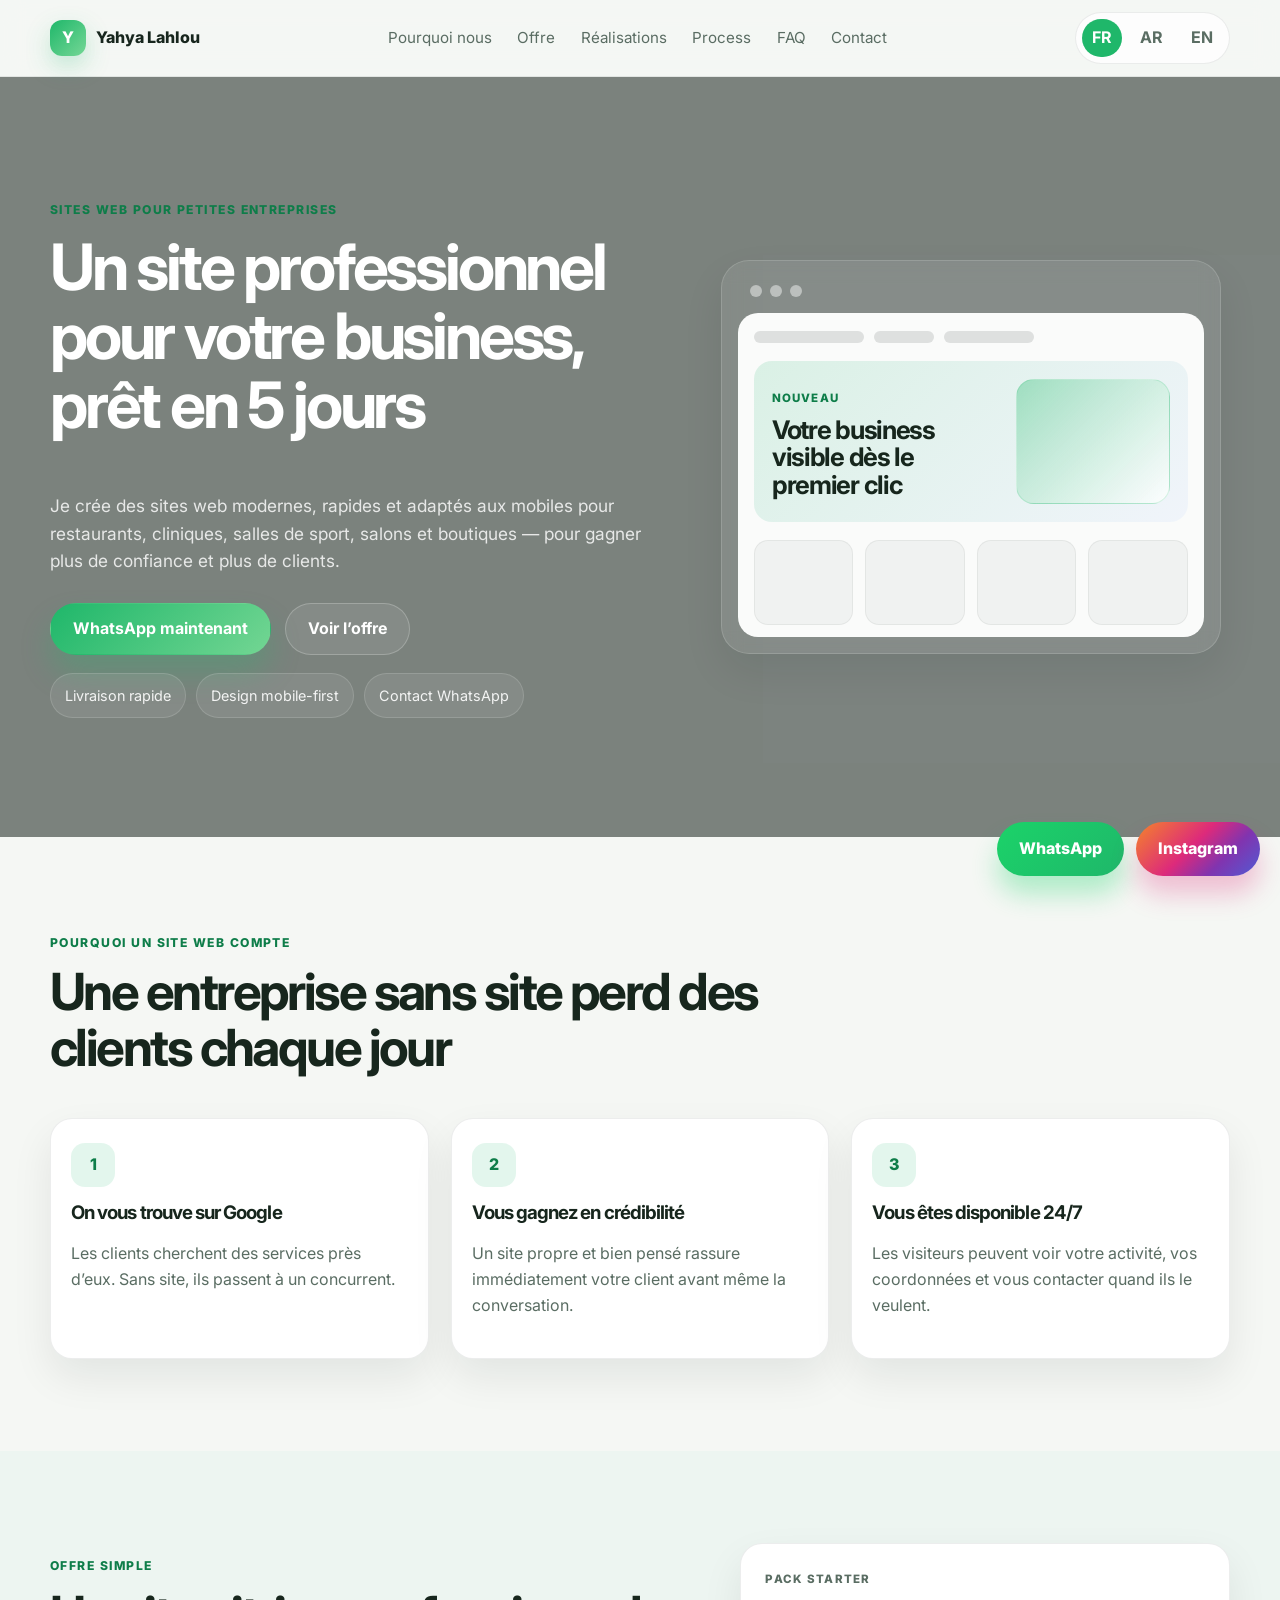
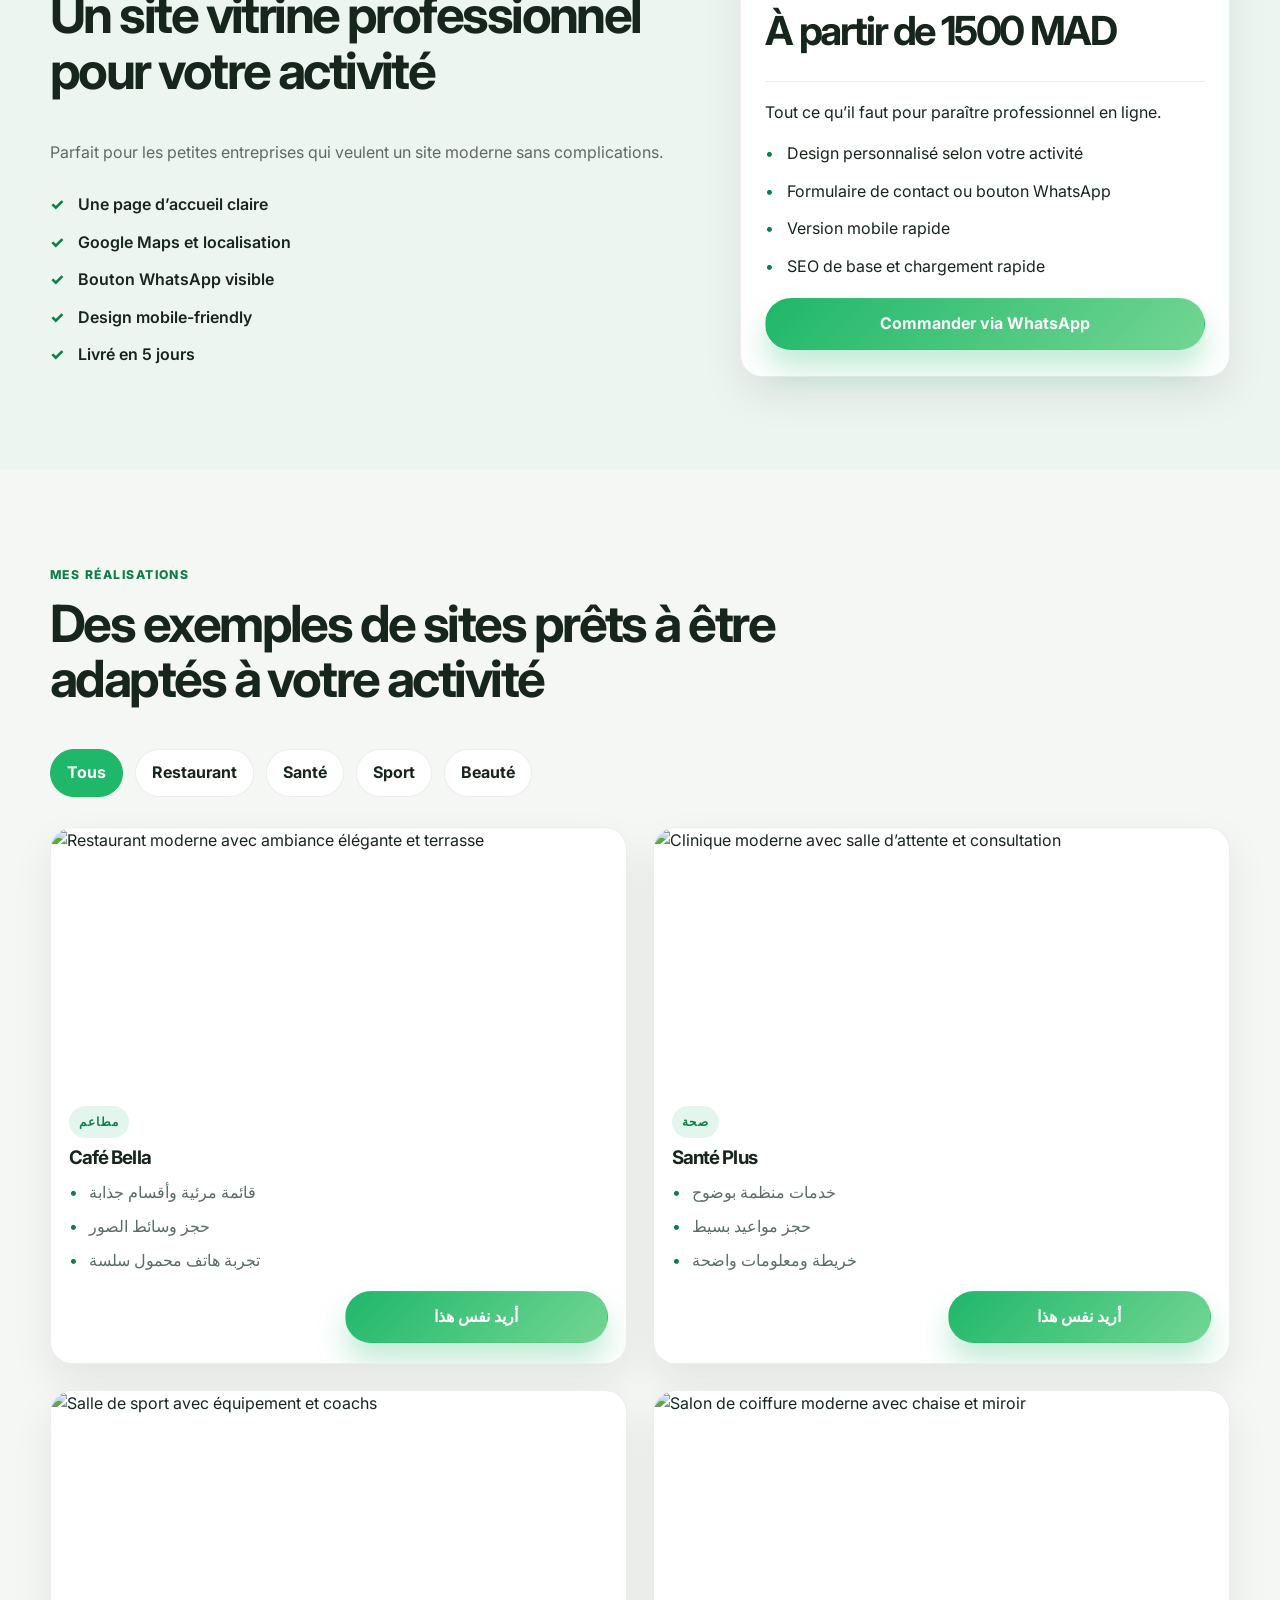
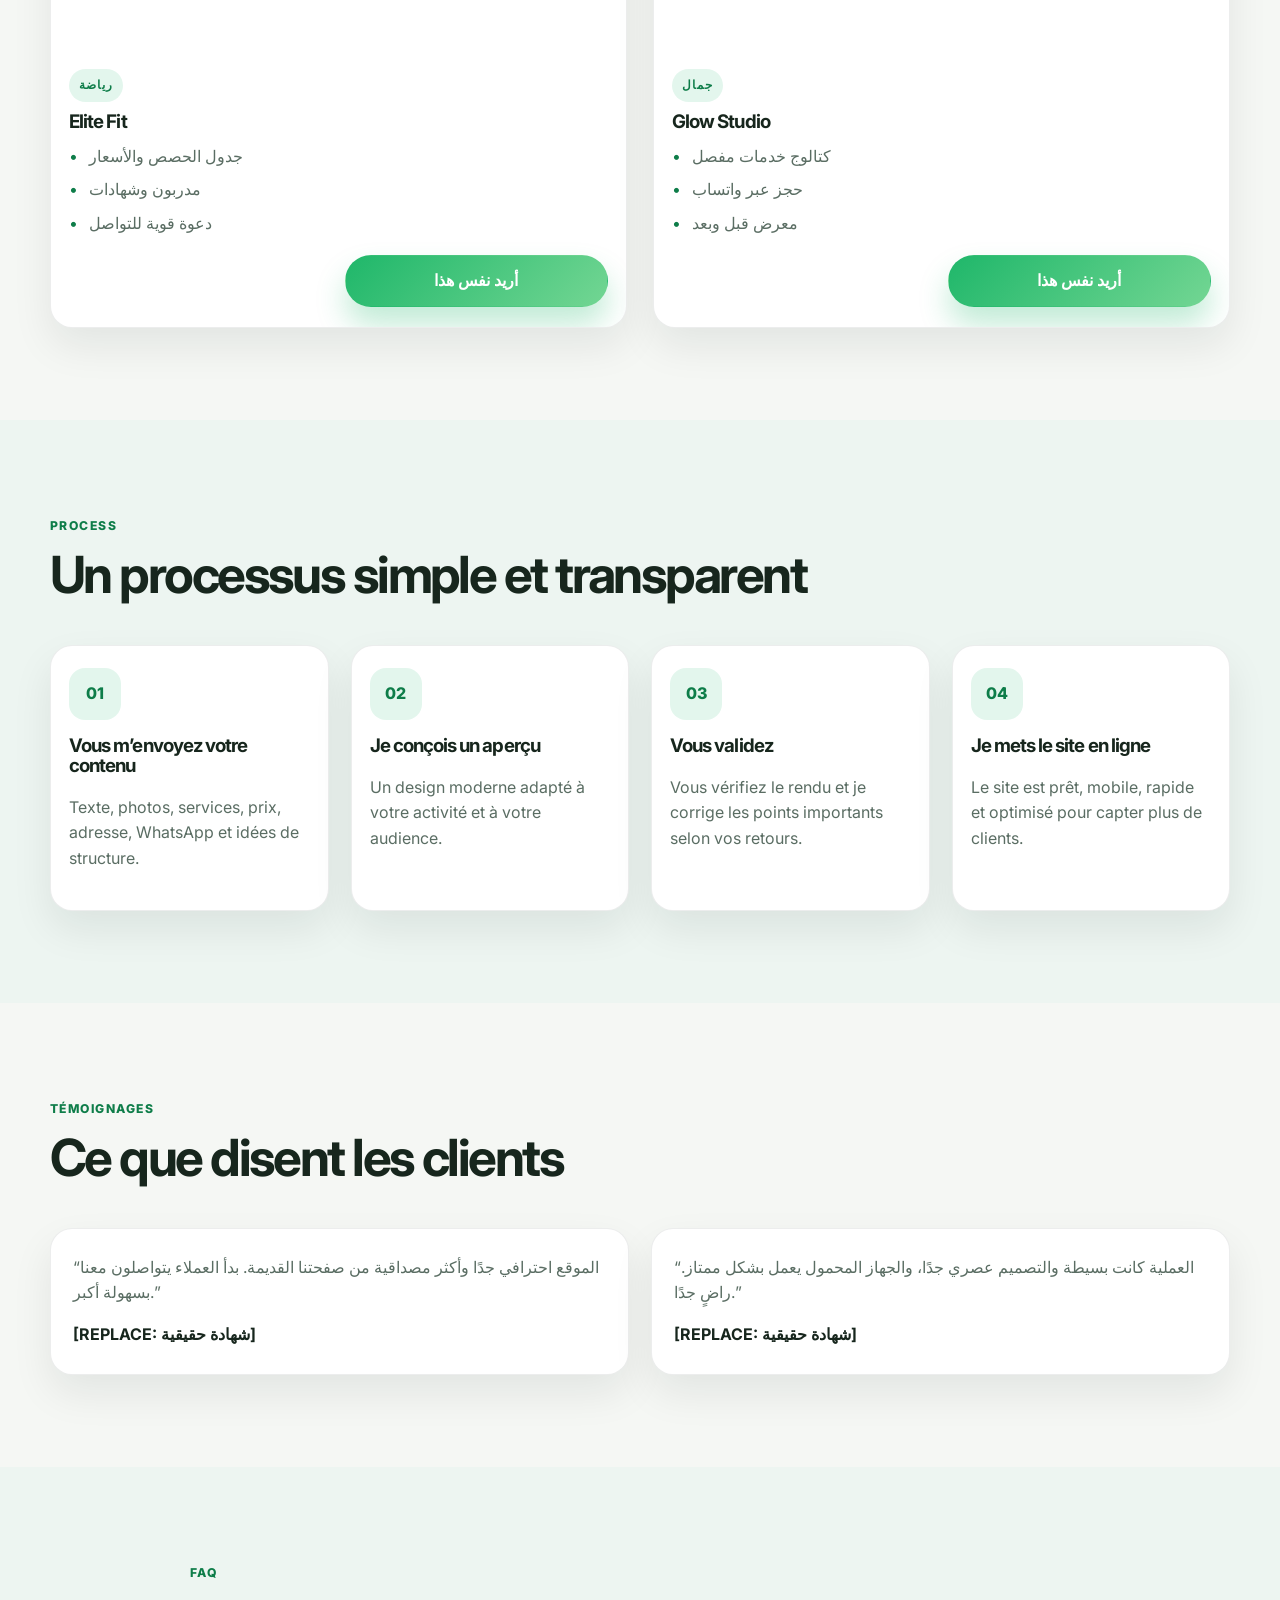
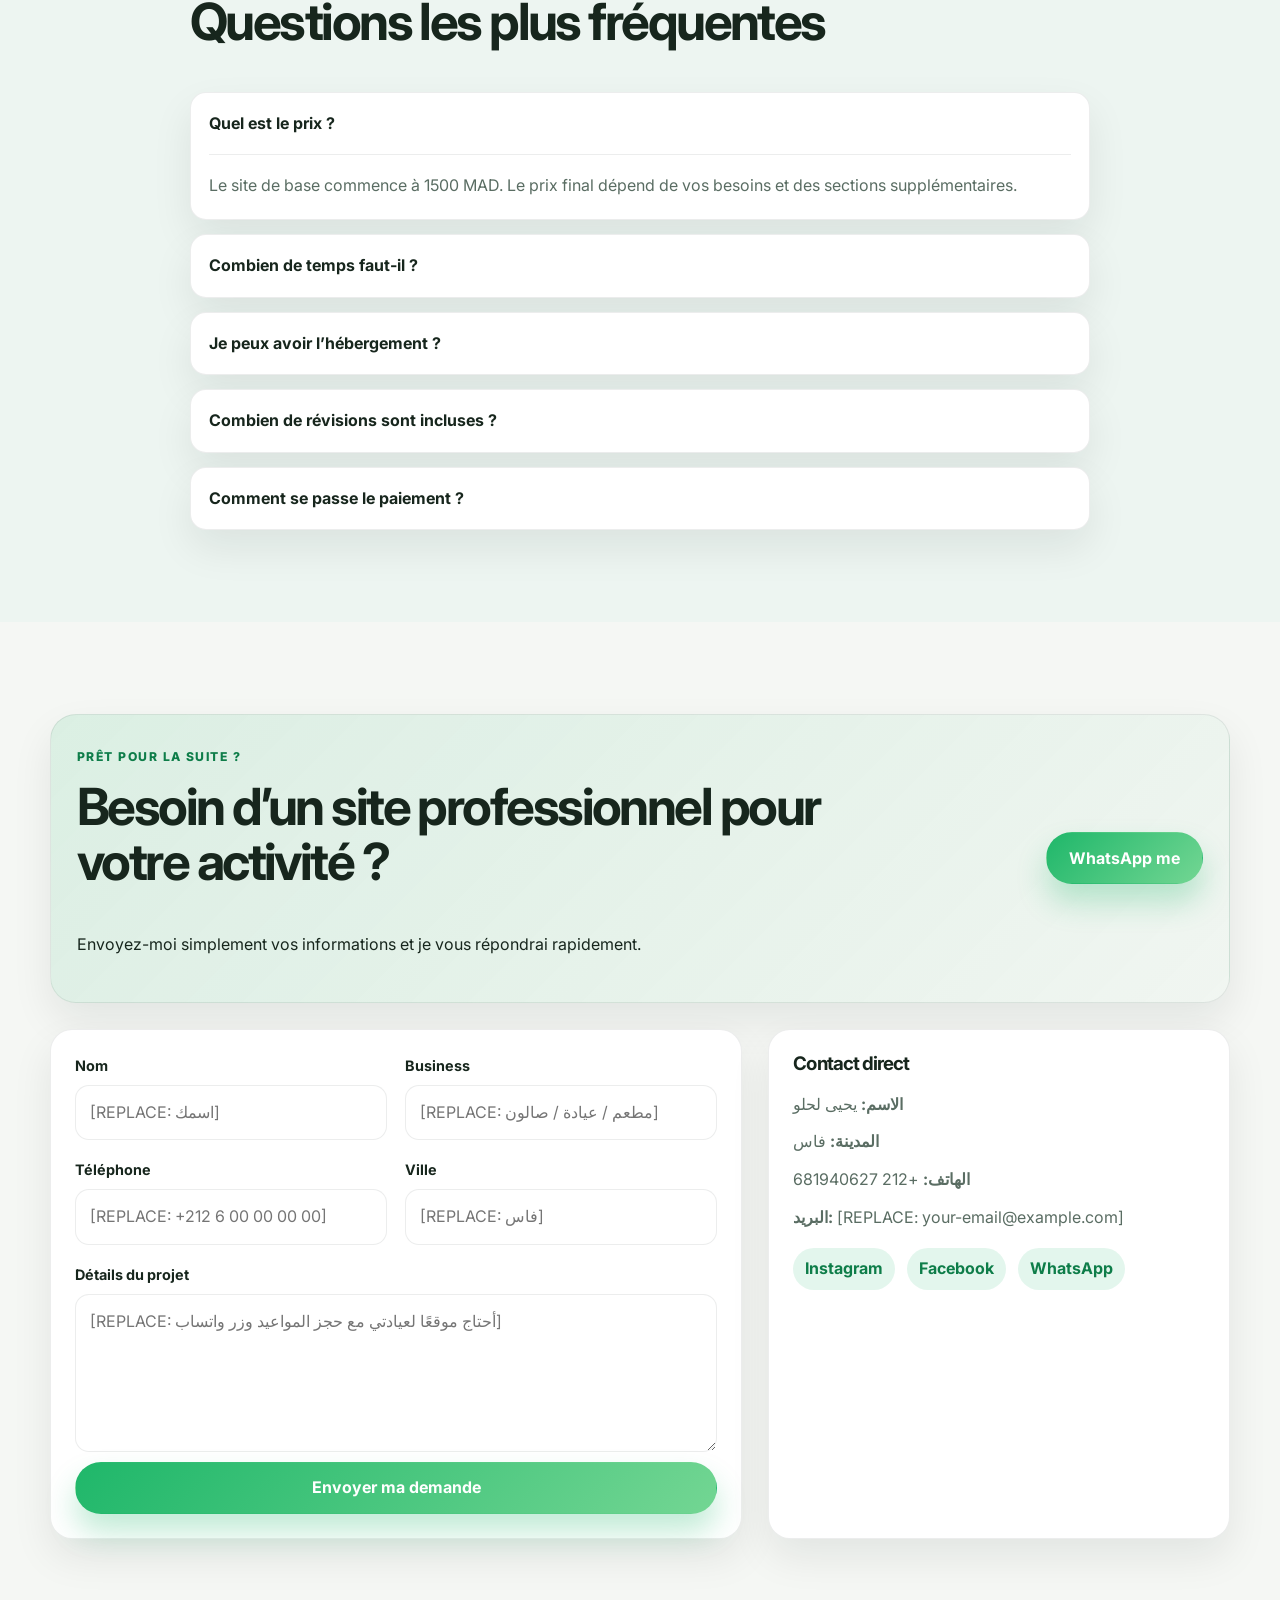
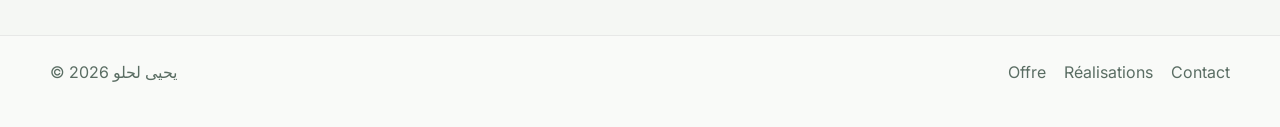
==== commit 6cbc27de: "Fix default French language and add Instagram floating button" ====
--- a/index.html
+++ b/index.html
@@ -1,5 +1,5 @@
 <!DOCTYPE html>
-<html lang="ar" dir="rtl">
+<html lang="fr" dir="ltr">
   <head>
     <meta charset="UTF-8" />
     <meta name="viewport" content="width=device-width, initial-scale=1.0" />
@@ -17,30 +17,35 @@
     <link href="https://fonts.googleapis.com/css2?family=Inter:wght@400;500;600;700;800&family=Cairo:wght@400;600;700;800&display=swap" rel="stylesheet" />
     <link rel="stylesheet" href="style.css" />
   </head>
-  <body data-lang="ar">
-    <a class="floating-whatsapp" data-whatsapp-key="general" href="https://wa.me/212681940627?text=Bonjour%20Yahya%2C%20je%20souhaite%20un%20site%20pour%20mon%20business" target="_blank" rel="noopener noreferrer" aria-label="Contact WhatsApp">
-      WhatsApp
-    </a>
+  <body data-lang="fr">
+    <div class="floating-actions">
+      <a class="floating-whatsapp" data-whatsapp-key="general" href="https://wa.me/212681940627?text=Bonjour%20Yahya%2C%20je%20souhaite%20un%20site%20pour%20mon%20business" target="_blank" rel="noopener noreferrer" aria-label="Contact WhatsApp">
+        WhatsApp
+      </a>
+      <a class="floating-instagram" href="https://www.instagram.com/techlyn.24?utm_source=ig_web_button_share_sheet&xtok=ZDNlZDc0MzIxNw==" target="_blank" rel="noopener noreferrer" aria-label="Instagram">
+        Instagram
+      </a>
+    </div>
 
     <header class="site-header">
       <div class="container nav-wrap">
         <a href="#top" class="brand" aria-label="Accueil">
-          <span class="brand-mark" data-brand-mark>ي</span>
-          <span class="brand-name" data-i18n="brandName">يحيى لحلو</span>
+          <span class="brand-mark" data-brand-mark>Y</span>
+          <span class="brand-name" data-i18n="brandName">Yahya Lahlou</span>
         </a>
 
         <nav class="main-nav" aria-label="Navigation principale">
-          <a href="#why" data-i18n="navWhy">لماذا نحن</a>
-          <a href="#offer" data-i18n="navOffer">العرض</a>
-          <a href="#portfolio" data-i18n="navPortfolio">أعمالنا</a>
-          <a href="#process" data-i18n="navProcess">العملية</a>
-          <a href="#faq" data-i18n="navFaq">الأسئلة الشائعة</a>
-          <a href="#contact" data-i18n="navContact">تواصل</a>
+          <a href="#why" data-i18n="navWhy">Pourquoi nous</a>
+          <a href="#offer" data-i18n="navOffer">Offre</a>
+          <a href="#portfolio" data-i18n="navPortfolio">Réalisations</a>
+          <a href="#process" data-i18n="navProcess">Process</a>
+          <a href="#faq" data-i18n="navFaq">FAQ</a>
+          <a href="#contact" data-i18n="navContact">Contact</a>
         </nav>
 
         <div class="lang-switch" aria-label="Choix de langue">
-          <button class="lang-btn" type="button" data-lang="fr">FR</button>
-          <button class="lang-btn active" type="button" data-lang="ar">AR</button>
+          <button class="lang-btn active" type="button" data-lang="fr">FR</button>
+          <button class="lang-btn" type="button" data-lang="ar">AR</button>
           <button class="lang-btn" type="button" data-lang="en">EN</button>
         </div>
       </div>
--- a/style.css
+++ b/style.css
@@ -546,21 +546,33 @@
   gap: 18px;
   color: var(--muted);
 }
-.floating-whatsapp {
+.floating-actions {
   position: fixed;
   right: 20px;
   bottom: 24px;
   z-index: 40;
+  display: flex;
+  align-items: center;
+  gap: 12px;
+}
+.floating-whatsapp,
+.floating-instagram {
   display: inline-flex;
   align-items: center;
   justify-content: center;
   min-height: 54px;
   padding: 0 22px;
+  border-radius: 999px;
+  color: white;
+  font-weight: 800;
+  box-shadow: 0 18px 26px rgba(27,211,105,0.32);
+}
+.floating-whatsapp {
   background: linear-gradient(135deg, #1bd369, #1fb76a);
-  border-radius: 999px;
-  color: white;
-  font-weight: 800;
-  box-shadow: 0 18px 26px rgba(27,211,105,0.32);
+}
+.floating-instagram {
+  background: linear-gradient(135deg, #f58529, #dd2a7b 45%, #8134af 70%, #515bd4);
+  box-shadow: 0 18px 26px rgba(221,42,123,0.28);
 }
 .reveal { opacity: 0; transform: translateY(18px); transition: opacity .6s ease, transform .6s ease; }
 .reveal.is-visible { opacity: 1; transform: translateY(0); }
@@ -577,7 +589,10 @@
   .hero { min-height: 640px; }
   .hero-actions, .field-row { display: grid; grid-template-columns: 1fr; }
   .btn { width: 100%; }
-  .floating-whatsapp { right: 14px; bottom: 16px; min-width: 128px; }
-  .lang-switch { display: none; }
+  .nav-wrap { flex-wrap: wrap; justify-content: center; }
+  .floating-actions { right: 14px; bottom: 16px; }
+  .floating-whatsapp,
+  .floating-instagram { min-width: 128px; }
+  .lang-switch { display: inline-flex; }
   .footer-wrap { flex-direction: column; align-items: flex-start; }
 }
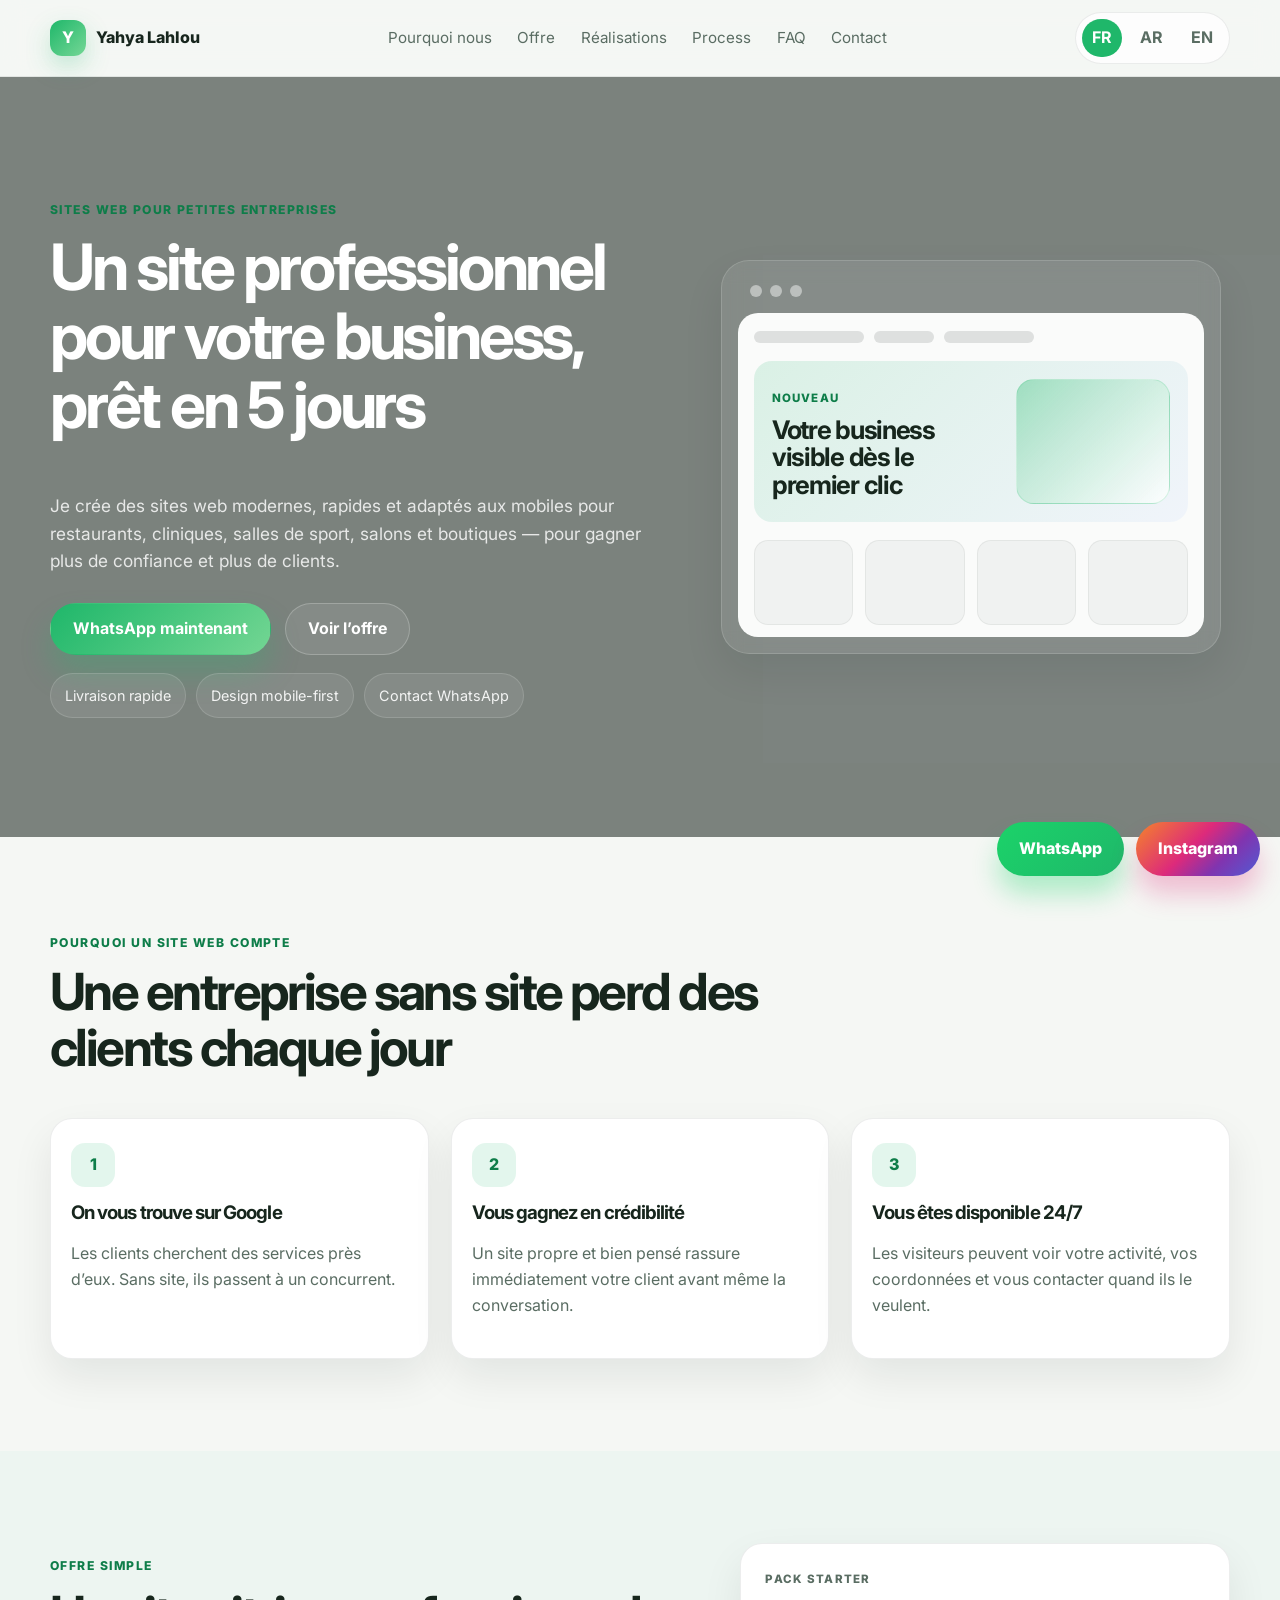
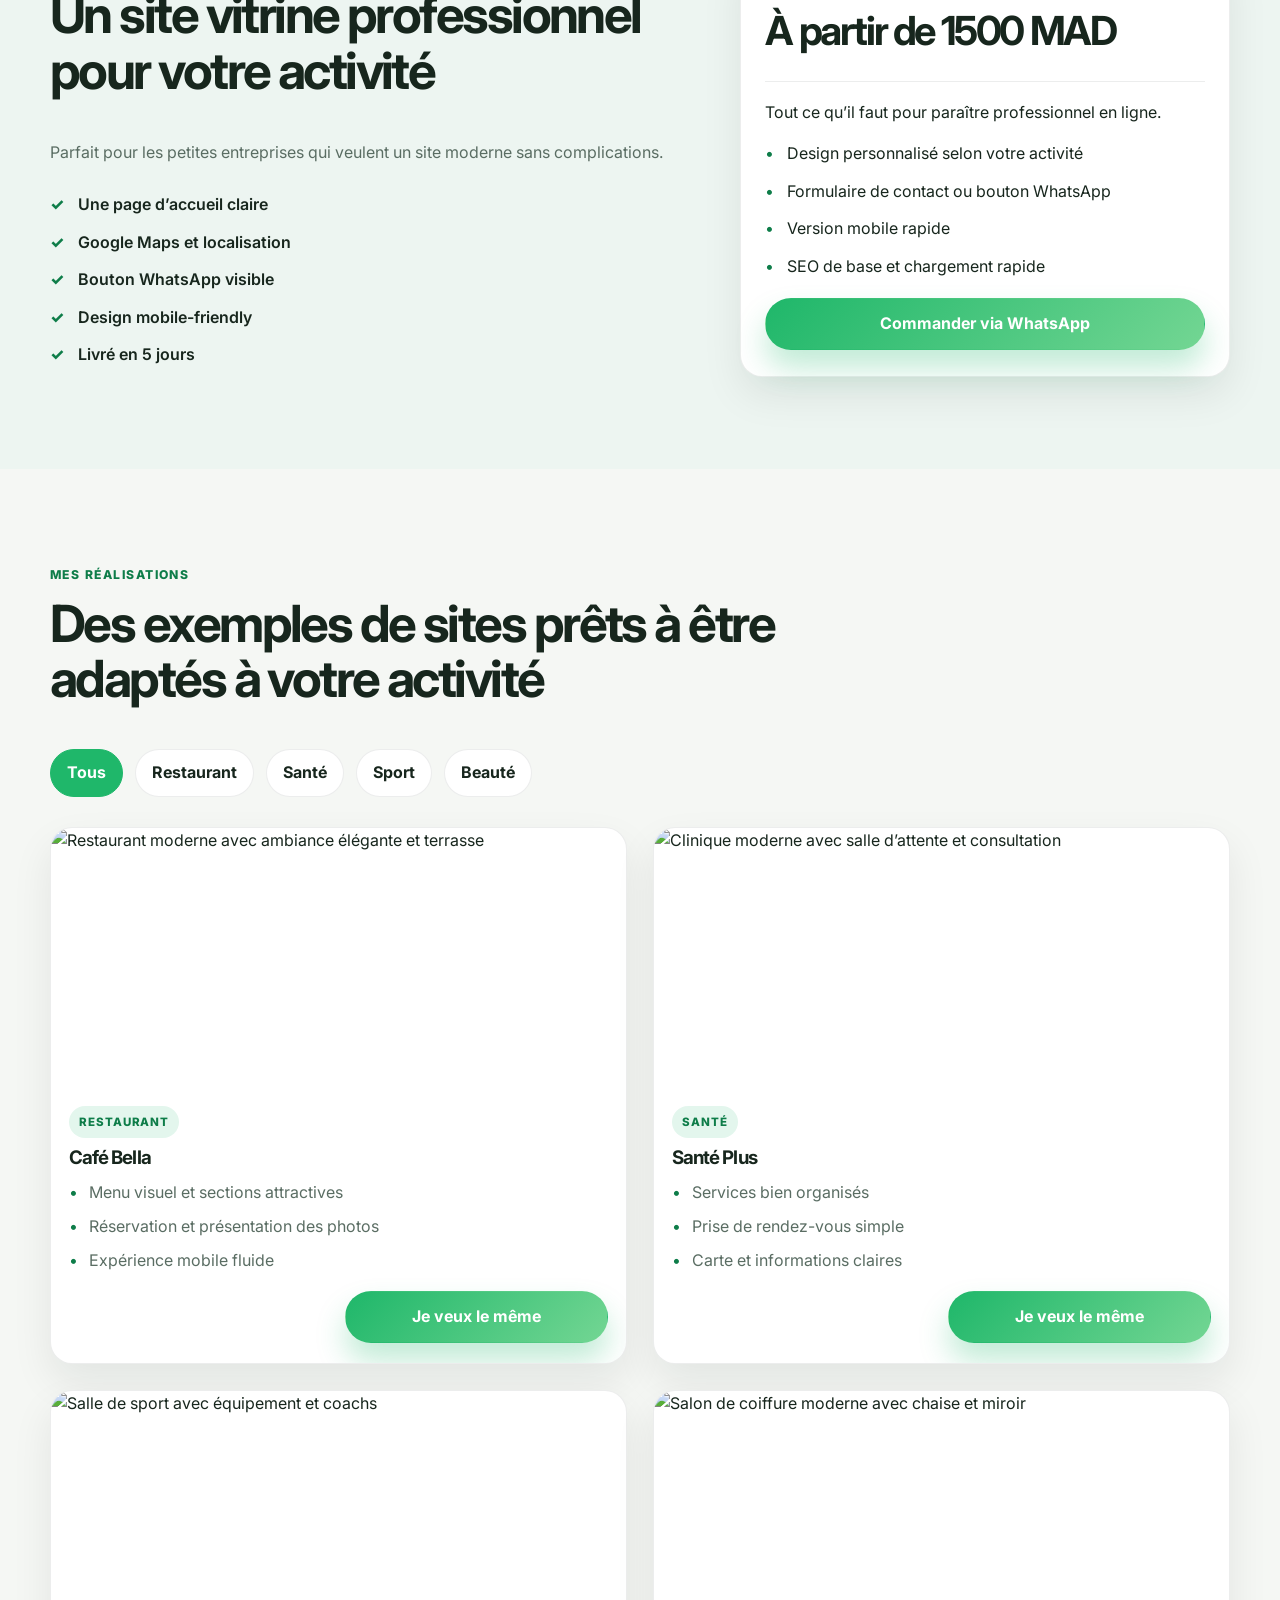
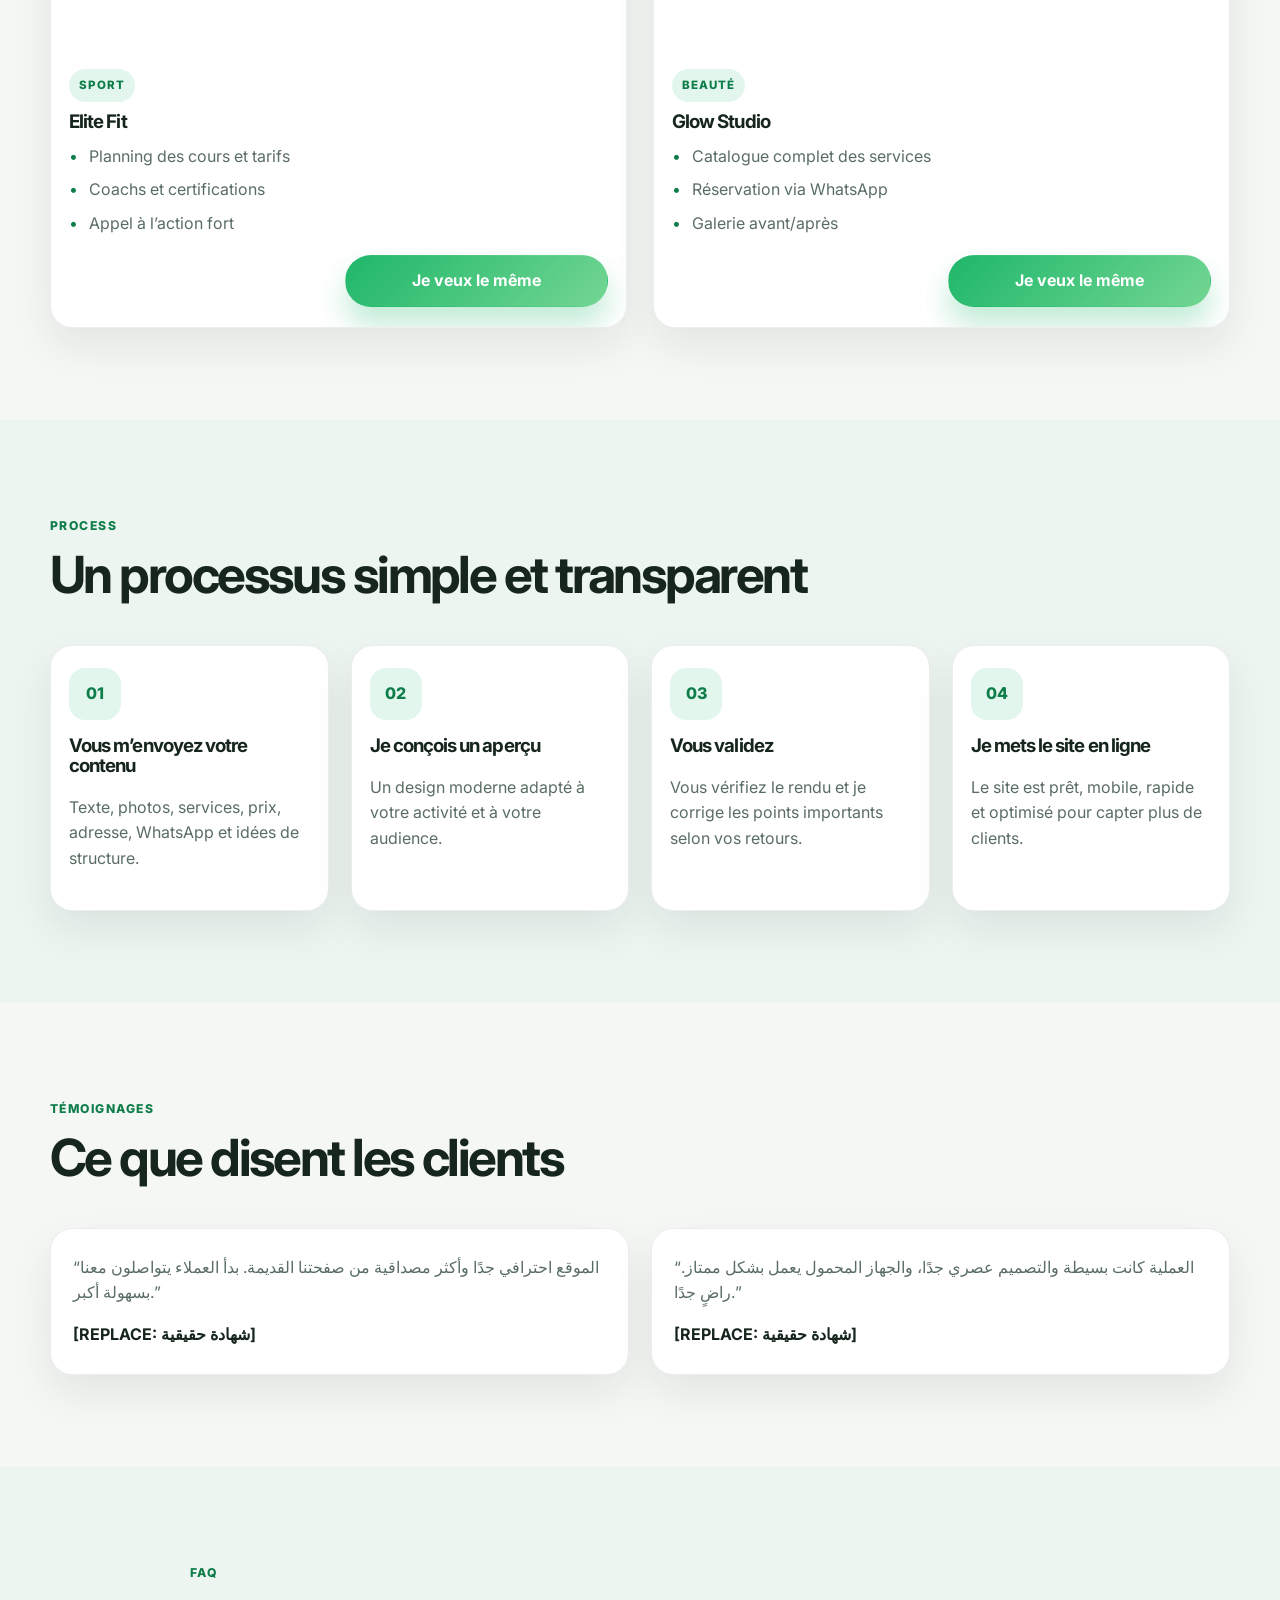
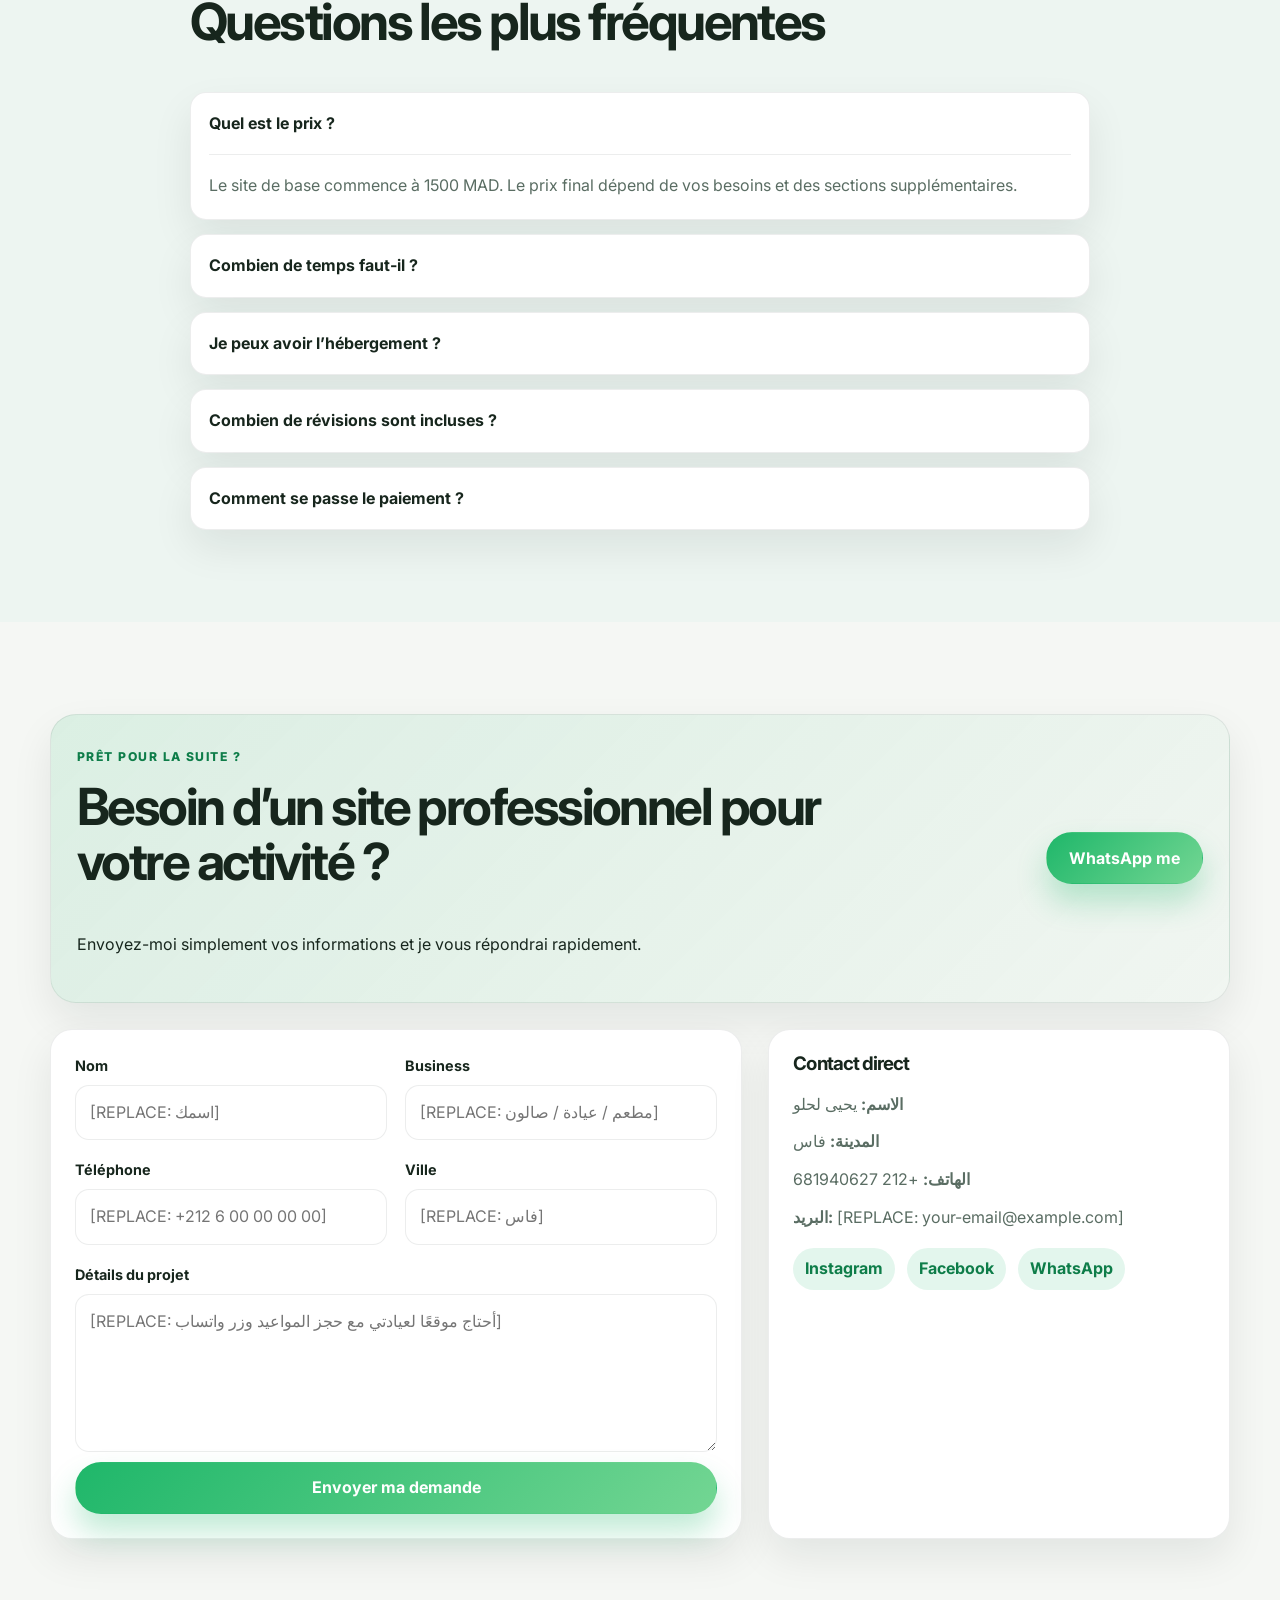
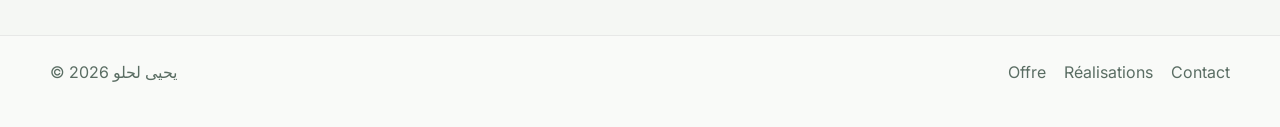
==== commit 7c6753ea: "v2.1" ====
--- a/index.html
+++ b/index.html
@@ -176,11 +176,11 @@
           </div>
 
           <div class="filter-row reveal" aria-label="Filtres des réalisations">
-            <button class="filter-btn active" type="button" data-filter="all" data-i18n="filterAll">الكل</button>
-            <button class="filter-btn" type="button" data-filter="restaurant" data-i18n="filterRestaurant">مطاعم</button>
-            <button class="filter-btn" type="button" data-filter="sante" data-i18n="filterSante">صحة</button>
-            <button class="filter-btn" type="button" data-filter="sport" data-i18n="filterSport">رياضة</button>
-            <button class="filter-btn" type="button" data-filter="beaute" data-i18n="filterBeaute">جمال</button>
+            <button class="filter-btn active" type="button" data-filter="all" data-i18n="filterAll">Tous</button>
+            <button class="filter-btn" type="button" data-filter="restaurant" data-i18n="filterRestaurant">Restaurant</button>
+            <button class="filter-btn" type="button" data-filter="sante" data-i18n="filterSante">Santé</button>
+            <button class="filter-btn" type="button" data-filter="sport" data-i18n="filterSport">Sport</button>
+            <button class="filter-btn" type="button" data-filter="beaute" data-i18n="filterBeaute">Beauté</button>
           </div>
 
           <div class="portfolio-grid">
@@ -189,16 +189,16 @@
                 <img src="https://images.unsplash.com/photo-1517248135467-4c7edcad34c4?auto=format&fit=crop&w=1200&q=80" alt="Restaurant moderne avec ambiance élégante et terrasse" loading="lazy" width="1200" height="800" />
               </div>
               <div class="project-body">
-                <span class="project-tag">مطاعم</span>
+                <span class="project-tag" data-i18n="filterRestaurant">Restaurant</span>
                 <h3>Café Bella</h3>
                 <ul class="feature-list">
-                  <li>قائمة مرئية وأقسام جذابة</li>
-                  <li>حجز وسائط الصور</li>
-                  <li>تجربة هاتف محمول سلسة</li>
+                  <li data-i18n="projectRestaurantFeature1">Menu visuel et sections attractives</li>
+                  <li data-i18n="projectRestaurantFeature2">Réservation et présentation des photos</li>
+                  <li data-i18n="projectRestaurantFeature3">Expérience mobile fluide</li>
                 </ul>
                 <div class="project-actions">
-                  <a class="btn btn-secondary" href="demos/restaurant/index.html" target="_blank" rel="noreferrer">عرض العرض</a>
-                  <a class="btn btn-primary" data-whatsapp-key="demo-restaurant" href="https://wa.me/212681940627?text=Bonjour%20Yahya%2C%20je%20veux%20un%20site%20comme%20celui%20du%20restaurant" target="_blank" rel="noopener noreferrer">أريد نفس هذا</a>
+                  <a class="btn btn-secondary" href="demos/restaurant/index.html" target="_blank" rel="noreferrer" data-i18n="projectActionDemo">Voir la démo</a>
+                  <a class="btn btn-primary" data-whatsapp-key="demo-restaurant" href="https://wa.me/212681940627?text=Bonjour%20Yahya%2C%20je%20veux%20un%20site%20comme%20celui%20du%20restaurant" target="_blank" rel="noopener noreferrer" data-i18n="projectActionOrder">Je veux le même</a>
                 </div>
               </div>
             </article>
@@ -208,16 +208,16 @@
                 <img src="https://images.unsplash.com/photo-1538108149393-fbbd81895907?auto=format&fit=crop&w=1200&q=80" alt="Clinique moderne avec salle d’attente et consultation" loading="lazy" width="1200" height="800" />
               </div>
               <div class="project-body">
-                <span class="project-tag">صحة</span>
+                <span class="project-tag" data-i18n="filterSante">Santé</span>
                 <h3>Santé Plus</h3>
                 <ul class="feature-list">
-                  <li>خدمات منظمة بوضوح</li>
-                  <li>حجز مواعيد بسيط</li>
-                  <li>خريطة ومعلومات واضحة</li>
+                  <li data-i18n="projectSanteFeature1">Services bien organisés</li>
+                  <li data-i18n="projectSanteFeature2">Prise de rendez-vous simple</li>
+                  <li data-i18n="projectSanteFeature3">Carte et informations claires</li>
                 </ul>
                 <div class="project-actions">
-                  <a class="btn btn-secondary" href="demos/clinique/index.html" target="_blank" rel="noreferrer">عرض العرض</a>
-                  <a class="btn btn-primary" data-whatsapp-key="demo-clinic" href="https://wa.me/212681940627?text=Bonjour%20Yahya%2C%20je%20veux%20un%20site%20comme%20celui%20de%20la%20clinique" target="_blank" rel="noopener noreferrer">أريد نفس هذا</a>
+                  <a class="btn btn-secondary" href="demos/clinique/index.html" target="_blank" rel="noreferrer" data-i18n="projectActionDemo">Voir la démo</a>
+                  <a class="btn btn-primary" data-whatsapp-key="demo-clinic" href="https://wa.me/212681940627?text=Bonjour%20Yahya%2C%20je%20veux%20un%20site%20comme%20celui%20de%20la%20clinique" target="_blank" rel="noopener noreferrer" data-i18n="projectActionOrder">Je veux le même</a>
                 </div>
               </div>
             </article>
@@ -227,16 +227,16 @@
                 <img src="https://images.unsplash.com/photo-1517836357463-d25dfeac3438?auto=format&fit=crop&w=1200&q=80" alt="Salle de sport avec équipement et coachs" loading="lazy" width="1200" height="800" />
               </div>
               <div class="project-body">
-                <span class="project-tag">رياضة</span>
+                <span class="project-tag" data-i18n="filterSport">Sport</span>
                 <h3>Elite Fit</h3>
                 <ul class="feature-list">
-                  <li>جدول الحصص والأسعار</li>
-                  <li>مدربون وشهادات</li>
-                  <li>دعوة قوية للتواصل</li>
+                  <li data-i18n="projectSportFeature1">Planning des cours et tarifs</li>
+                  <li data-i18n="projectSportFeature2">Coachs et certifications</li>
+                  <li data-i18n="projectSportFeature3">Appel à l’action fort</li>
                 </ul>
                 <div class="project-actions">
-                  <a class="btn btn-secondary" href="demos/salle-sport/index.html" target="_blank" rel="noreferrer">عرض العرض</a>
-                  <a class="btn btn-primary" data-whatsapp-key="demo-sport" href="https://wa.me/212681940627?text=Bonjour%20Yahya%2C%20je%20veux%20un%20site%20comme%20celui%20de%20la%20salle%20de%20sport" target="_blank" rel="noopener noreferrer">أريد نفس هذا</a>
+                  <a class="btn btn-secondary" href="demos/salle-sport/index.html" target="_blank" rel="noreferrer" data-i18n="projectActionDemo">Voir la démo</a>
+                  <a class="btn btn-primary" data-whatsapp-key="demo-sport" href="https://wa.me/212681940627?text=Bonjour%20Yahya%2C%20je%20veux%20un%20site%20comme%20celui%20de%20la%20salle%20de%20sport" target="_blank" rel="noopener noreferrer" data-i18n="projectActionOrder">Je veux le même</a>
                 </div>
               </div>
             </article>
@@ -246,16 +246,16 @@
                 <img src="https://images.unsplash.com/photo-1521590832167-7bcbfaa6381f?auto=format&fit=crop&w=1200&q=80" alt="Salon de coiffure moderne avec chaise et miroir" loading="lazy" width="1200" height="800" />
               </div>
               <div class="project-body">
-                <span class="project-tag">جمال</span>
+                <span class="project-tag" data-i18n="filterBeaute">Beauté</span>
                 <h3>Glow Studio</h3>
                 <ul class="feature-list">
-                  <li>كتالوج خدمات مفصل</li>
-                  <li>حجز عبر واتساب</li>
-                  <li>معرض قبل وبعد</li>
+                  <li data-i18n="projectBeauteFeature1">Catalogue complet des services</li>
+                  <li data-i18n="projectBeauteFeature2">Réservation via WhatsApp</li>
+                  <li data-i18n="projectBeauteFeature3">Galerie avant/après</li>
                 </ul>
                 <div class="project-actions">
-                  <a class="btn btn-secondary" href="demos/salon/index.html" target="_blank" rel="noreferrer">عرض العرض</a>
-                  <a class="btn btn-primary" data-whatsapp-key="demo-salon" href="https://wa.me/212681940627?text=Bonjour%20Yahya%2C%20je%20veux%20un%20site%20comme%20celui%20du%20salon" target="_blank" rel="noopener noreferrer">أريد نفس هذا</a>
+                  <a class="btn btn-secondary" href="demos/salon/index.html" target="_blank" rel="noreferrer" data-i18n="projectActionDemo">Voir la démo</a>
+                  <a class="btn btn-primary" data-whatsapp-key="demo-salon" href="https://wa.me/212681940627?text=Bonjour%20Yahya%2C%20je%20veux%20un%20site%20comme%20celui%20du%20salon" target="_blank" rel="noopener noreferrer" data-i18n="projectActionOrder">Je veux le même</a>
                 </div>
               </div>
             </article>
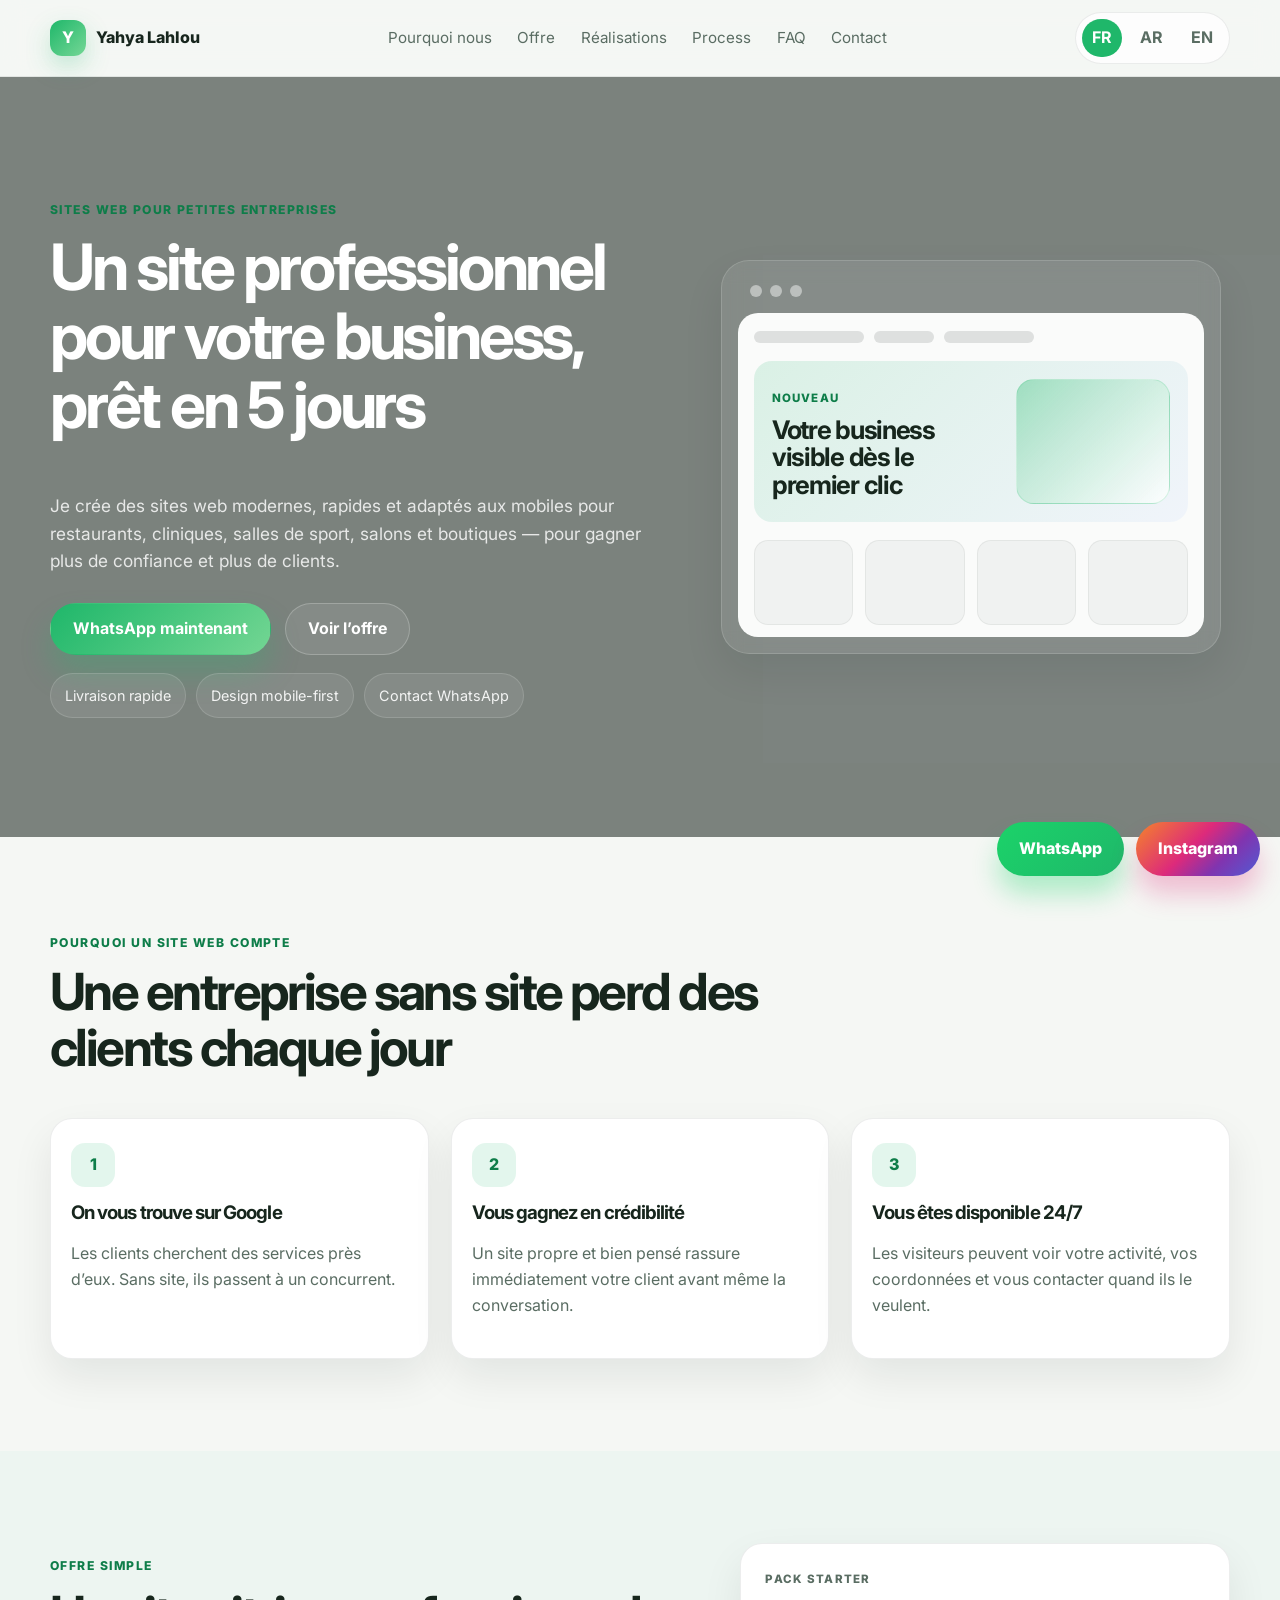
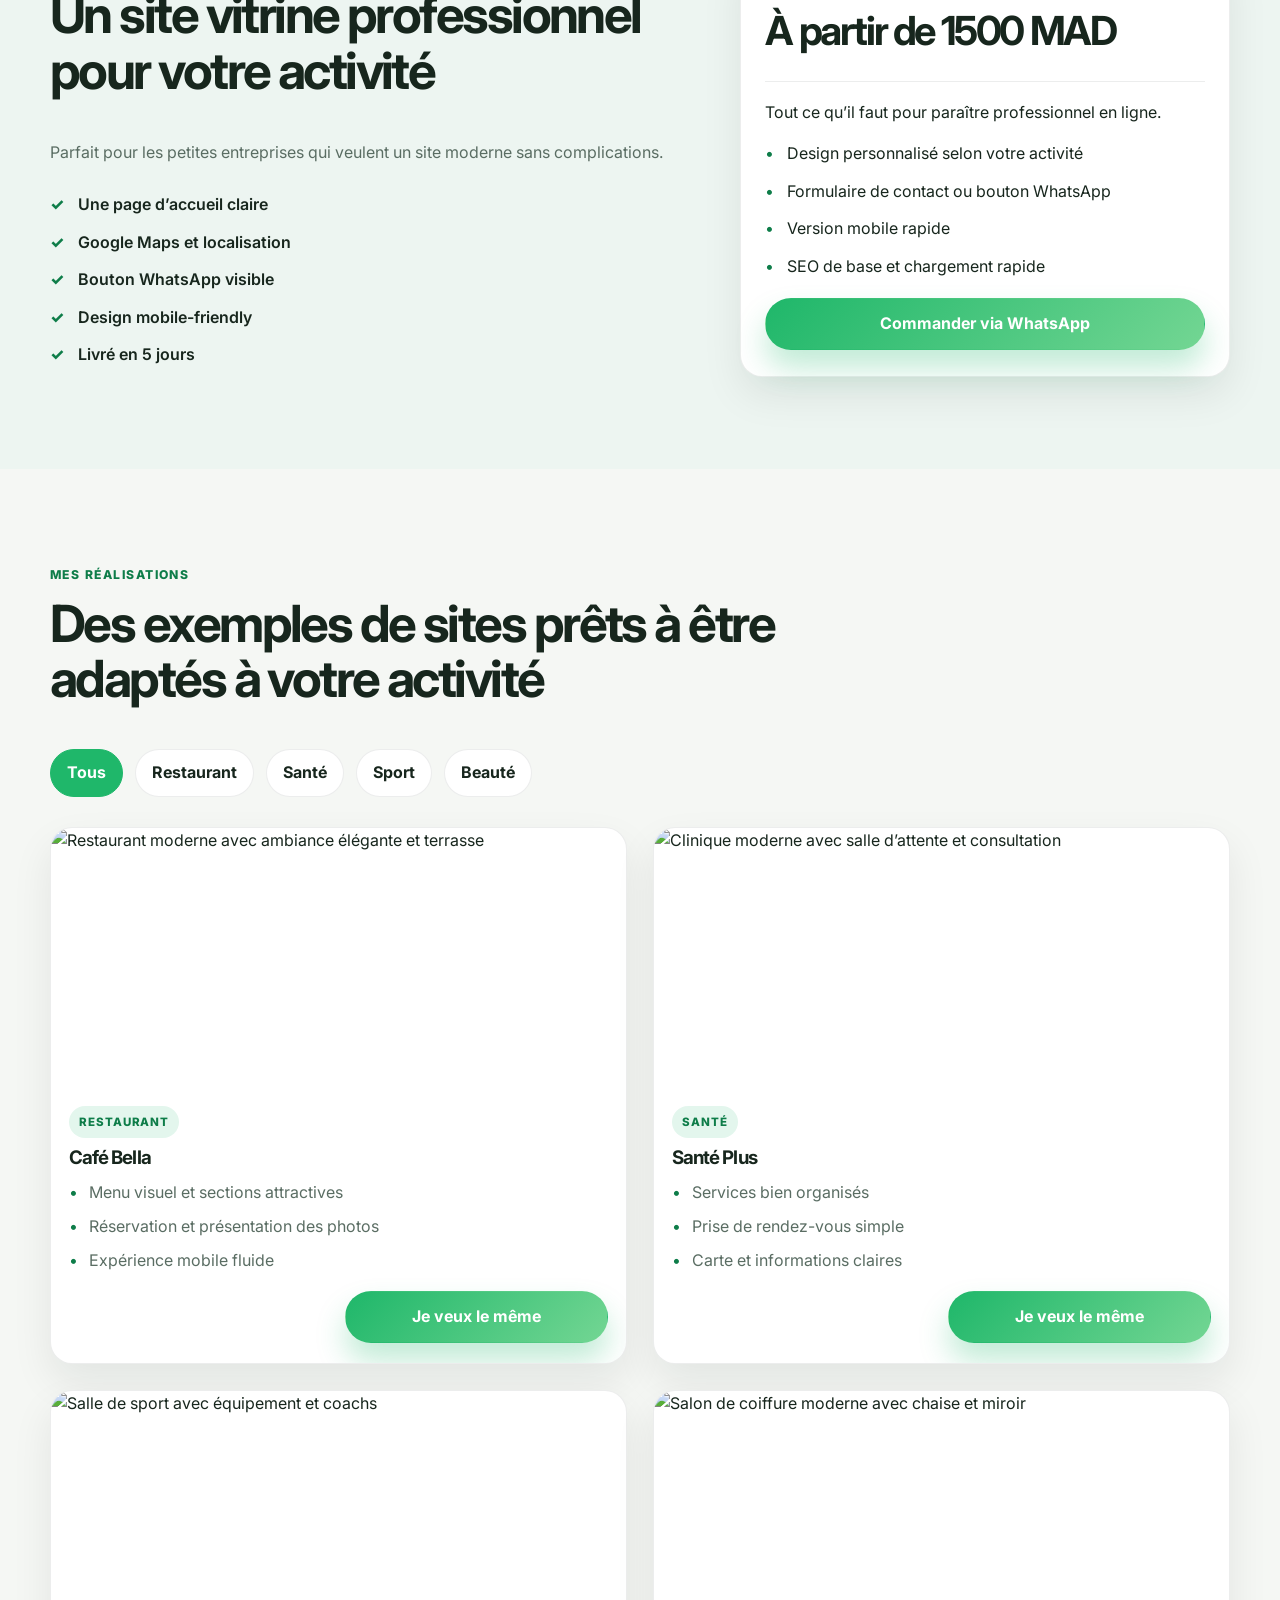
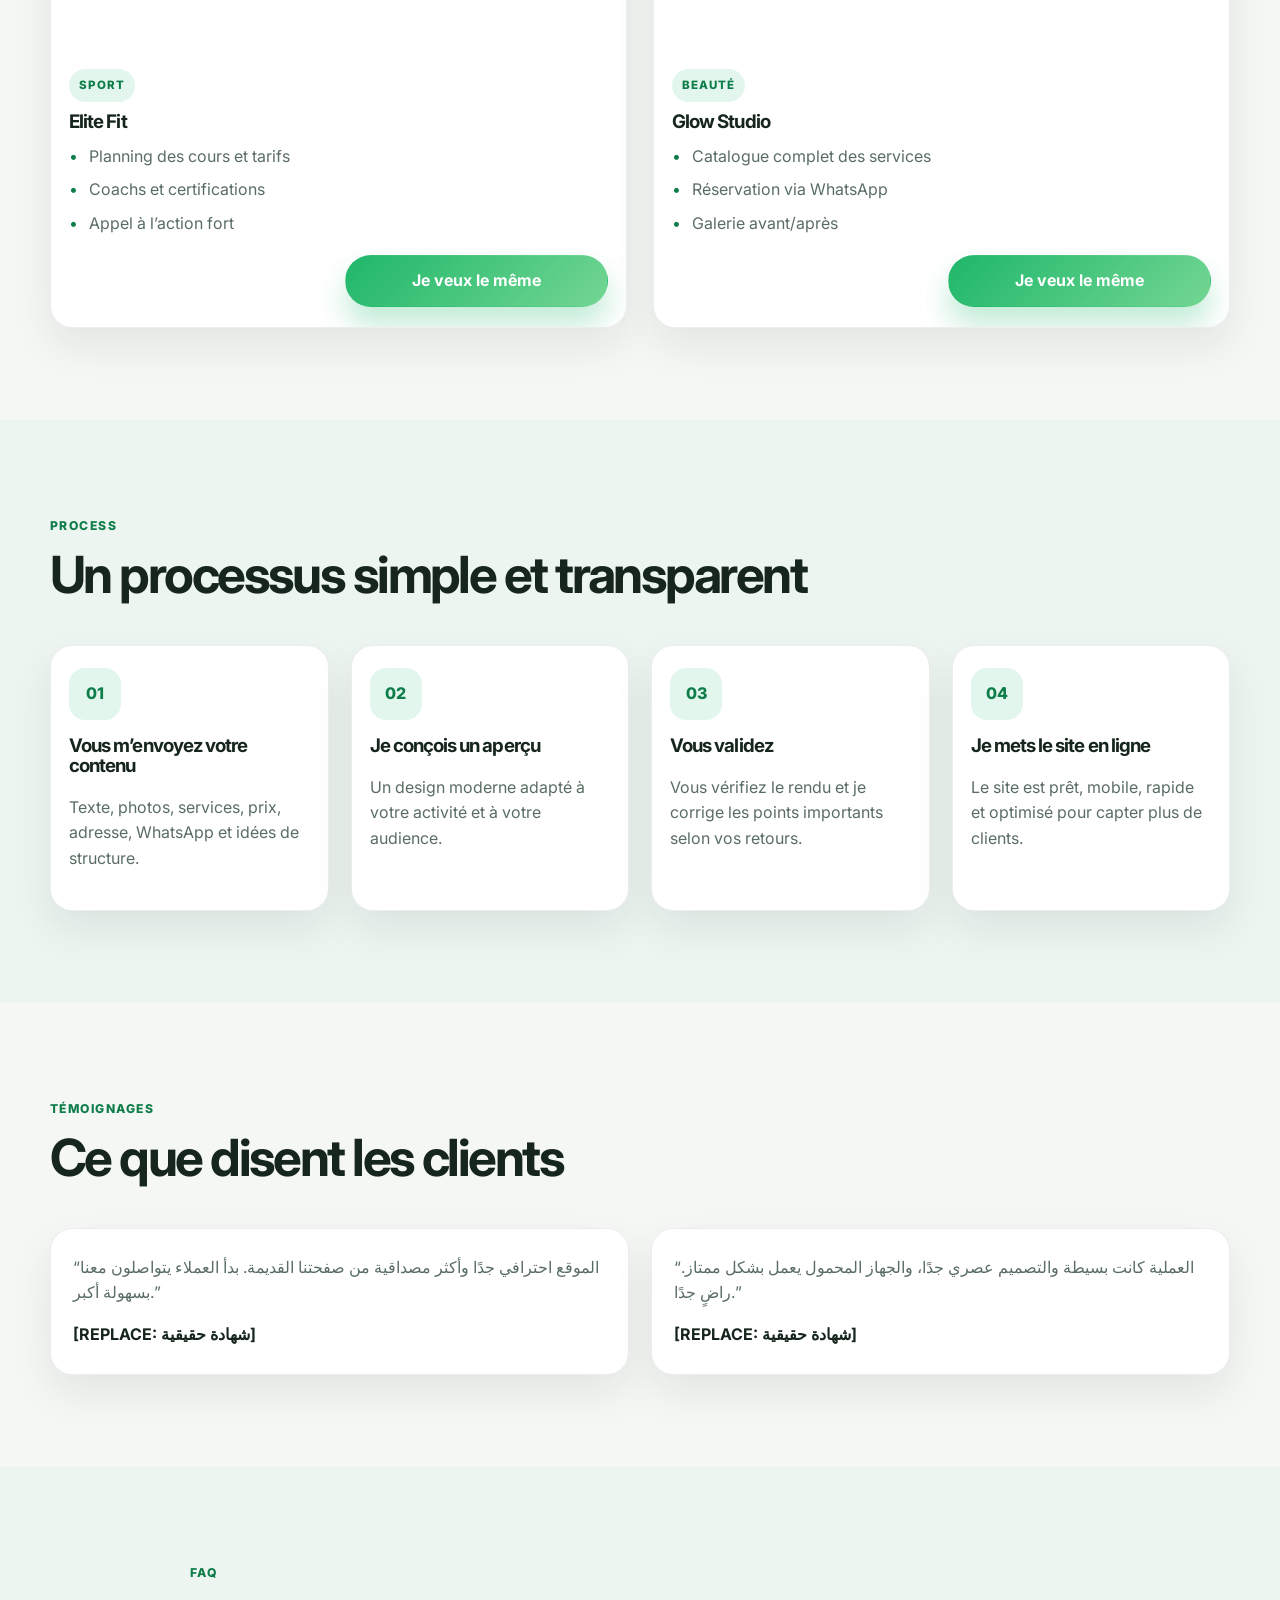
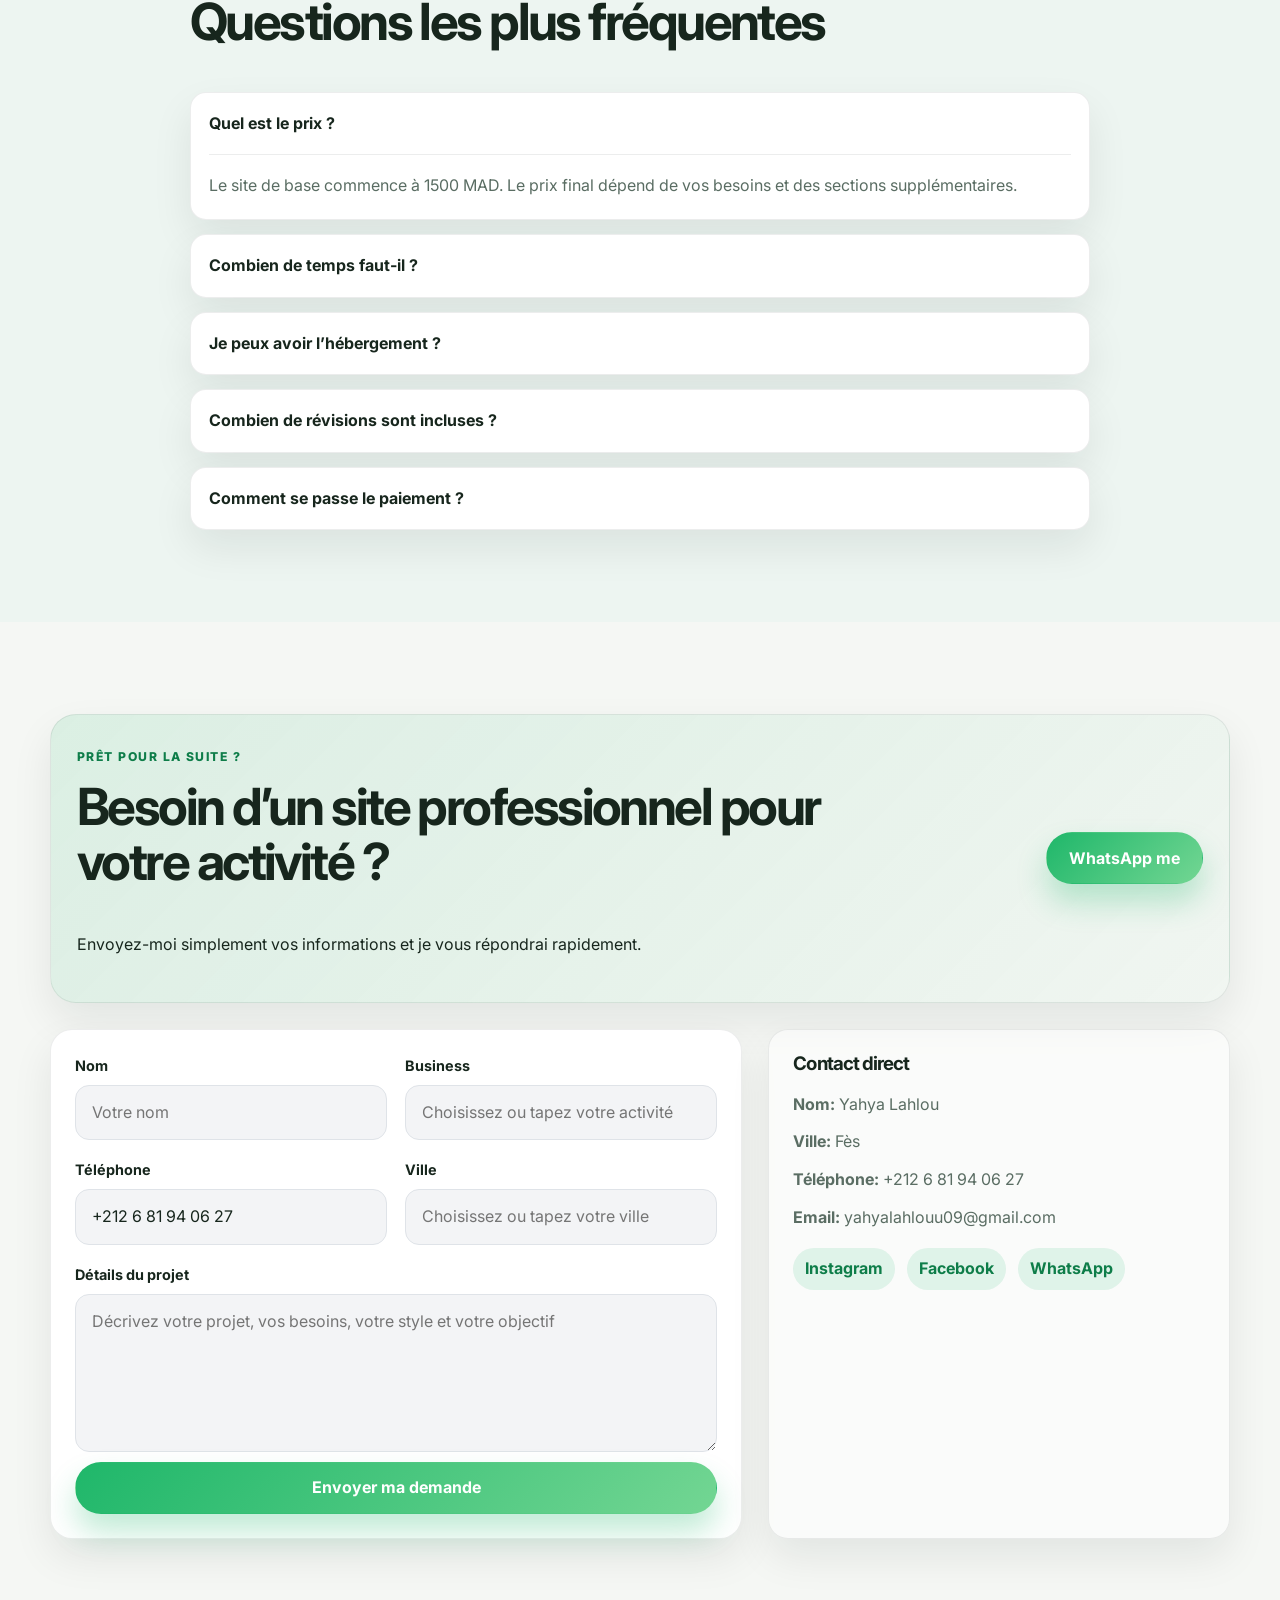
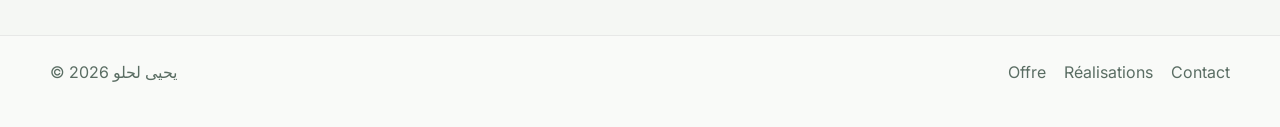
==== commit bba4f654: "Refine premium contact section and professional form styling" ====
--- a/index.html
+++ b/index.html
@@ -358,62 +358,82 @@
       <section class="section cta-section" id="contact">
         <div class="container cta-box reveal">
           <div>
-            <span class="eyebrow" data-i18n="ctaTitle1">جاهز للخطوة التالية؟</span>
-            <h2 data-i18n="ctaTitle">هل تحتاج إلى موقع احترافي لنشاطك؟</h2>
-            <p data-i18n="ctaText">أرسل لي معلوماتك وسأرد عليك بسرعة.</p>
+            <span class="eyebrow" data-i18n="ctaTitle1">Prêt pour la suite ?</span>
+            <h2 data-i18n="ctaTitle">Besoin d’un site professionnel pour votre activité ?</h2>
+            <p data-i18n="ctaText">Envoyez-moi simplement vos informations et je vous répondrai rapidement.</p>
           </div>
 
           <div class="cta-actions">
-            <a class="btn btn-primary" data-whatsapp-key="general" href="https://wa.me/212681940627?text=Bonjour%20Yahya%2C%20je%20souhaite%20un%20site%20pour%20mon%20business" target="_blank" rel="noopener noreferrer" data-i18n="ctaButton">تواصل عبر واتساب</a>
+            <a class="btn btn-primary" data-whatsapp-key="general" href="https://wa.me/212681940627?text=Bonjour%20Yahya%2C%20je%20souhaite%20un%20site%20pour%20mon%20business" target="_blank" rel="noopener noreferrer" data-i18n="ctaButton">WhatsApp me</a>
           </div>
         </div>
 
         <div class="container contact-grid">
-          <form class="contact-form reveal" action="https://formsubmit.co/[REPLACE: your-email@example.com]" method="POST">
+          <form class="contact-form reveal" action="https://formsubmit.co/yahyalahlouu09@gmail.com" method="POST">
             <div class="field-row">
               <div class="field">
-                <label for="name" data-i18n="formName">الاسم</label>
-                <input id="name" type="text" name="name" placeholder="[REPLACE: اسمك]" required />
+                <label for="name">Nom</label>
+                <input id="name" type="text" name="name" placeholder="Votre nom" required />
               </div>
 
               <div class="field">
-                <label for="business" data-i18n="formBusiness">النشاط</label>
-                <input id="business" type="text" name="business" placeholder="[REPLACE: مطعم / عيادة / صالون]" required />
+                <label for="business">Business</label>
+                <input id="business" list="business-list" type="text" name="business" placeholder="Choisissez ou tapez votre activité" required />
+                <datalist id="business-list">
+                  <option value="Restaurant"></option>
+                  <option value="Clinique"></option>
+                  <option value="Salle de sport"></option>
+                  <option value="Salon"></option>
+                  <option value="Boutique"></option>
+                  <option value="E-commerce"></option>
+                  <option value="Cabinet"></option>
+                  <option value="Autre"></option>
+                </datalist>
               </div>
             </div>
 
             <div class="field-row">
               <div class="field">
-                <label for="phone" data-i18n="formPhone">الهاتف</label>
-                <input id="phone" type="tel" name="phone" placeholder="[REPLACE: +212 6 00 00 00 00]" required />
+                <label for="phone">Téléphone</label>
+                <input id="phone" type="tel" name="phone" value="+212 6 81 94 06 27" required />
               </div>
 
               <div class="field">
-                <label for="city" data-i18n="formCity">المدينة</label>
-                <input id="city" type="text" name="city" placeholder="[REPLACE: فاس]" />
+                <label for="city">Ville</label>
+                <input id="city" list="city-list" type="text" name="city" placeholder="Choisissez ou tapez votre ville" />
+                <datalist id="city-list">
+                  <option value="Casablanca"></option>
+                  <option value="Rabat"></option>
+                  <option value="Fès"></option>
+                  <option value="Marrakech"></option>
+                  <option value="Tanger"></option>
+                  <option value="Agadir"></option>
+                  <option value="Meknès"></option>
+                  <option value="Autre"></option>
+                </datalist>
               </div>
             </div>
 
             <div class="field">
-              <label for="message" data-i18n="formMessage">تفاصيل المشروع</label>
-              <textarea id="message" name="message" rows="5" placeholder="[REPLACE: أحتاج موقعًا لعيادتي مع حجز المواعيد وزر واتساب]" required></textarea>
-            </div>
-
-            <button type="submit" class="btn btn-primary send-btn" data-i18n="formSubmit">إرسال الطلب</button>
+              <label for="message">Détails du projet</label>
+              <textarea id="message" name="message" rows="5" placeholder="Décrivez votre projet, vos besoins, votre style et votre objectif" required></textarea>
+            </div>
+
+            <button type="submit" class="btn btn-primary send-btn">Envoyer ma demande</button>
           </form>
 
           <aside class="contact-card reveal">
-            <h3 data-i18n="contactName">تواصل مباشر</h3>
+            <h3>Contact direct</h3>
             <ul>
-              <li><strong>الاسم:</strong> يحيى لحلو</li>
-              <li><strong>المدينة:</strong> فاس</li>
-              <li><strong>الهاتف:</strong> +212 681940627</li>
-              <li><strong>البريد:</strong> [REPLACE: your-email@example.com]</li>
+              <li><strong>Nom:</strong> Yahya Lahlou</li>
+              <li><strong>Ville:</strong> Fès</li>
+              <li><strong>Téléphone:</strong> +212 6 81 94 06 27</li>
+              <li><strong>Email:</strong> yahyalahlouu09@gmail.com</li>
             </ul>
 
             <div class="social-links">
-              <a href="[REPLACE: https://instagram.com/yourhandle]" target="_blank" rel="noreferrer">Instagram</a>
-              <a href="[REPLACE: https://facebook.com/yourpage]" target="_blank" rel="noreferrer">Facebook</a>
+              <a href="https://www.instagram.com/techlyn.24?utm_source=ig_web_button_share_sheet&xtok=ZDNlZDc0MzIxNw==" target="_blank" rel="noreferrer">Instagram</a>
+              <a href="https://facebook.com" target="_blank" rel="noreferrer">Facebook</a>
               <a data-whatsapp-key="general" href="https://wa.me/212681940627?text=Bonjour%20Yahya%2C%20je%20souhaite%20un%20site%20pour%20mon%20business" target="_blank" rel="noreferrer">WhatsApp</a>
             </div>
           </aside>
--- a/style.css
+++ b/style.css
@@ -495,19 +495,27 @@
 label { font-size: 0.9rem; font-weight: 700; }
 input, textarea {
   width: 100%;
-  padding: 14px;
-  border: 1px solid var(--border);
+  padding: 14px 16px;
+  border: 1px solid #dfe3e8;
   border-radius: 14px;
-  background: white;
+  background: #f3f4f6;
   color: var(--text);
+  transition: border-color .2s ease, box-shadow .2s ease, background .2s ease;
 }
 input:focus, textarea:focus {
   outline: none;
   border-color: rgba(31,183,106,0.8);
+  background: #ffffff;
   box-shadow: 0 0 0 4px rgba(31,183,106,0.12);
 }
 textarea { min-height: 150px; resize: vertical; }
 .send-btn { width: 100%; margin-top: 10px; }
+.contact-card {
+  background: rgba(255,255,255,0.5);
+  border: 1px solid var(--border);
+  border-radius: 20px;
+  box-shadow: var(--shadow);
+}
 .contact-card h3 { margin-bottom: 18px; }
 .contact-card ul {
   list-style: none;
@@ -515,6 +523,7 @@
   margin: 0 0 18px;
   display: grid;
   gap: 12px;
+  color: var(--muted);
 }
 .social-links {
   display: flex;
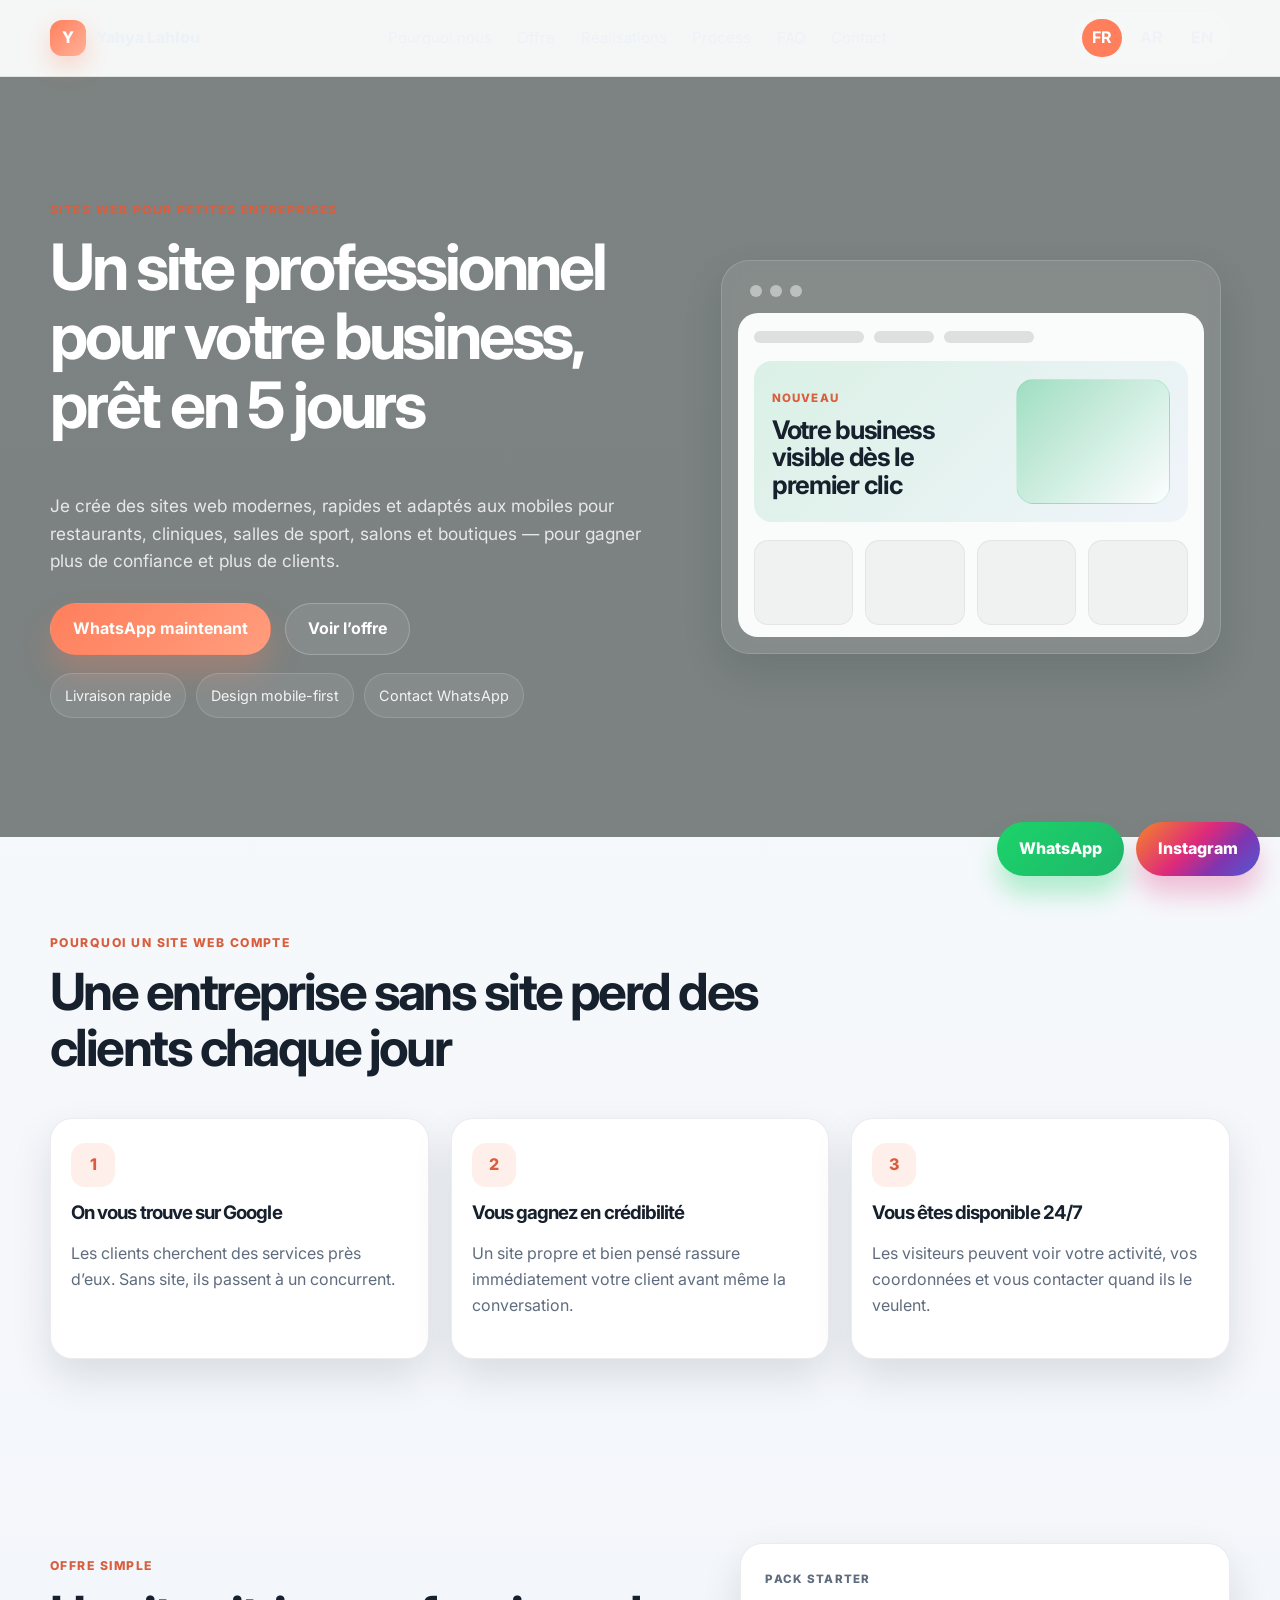
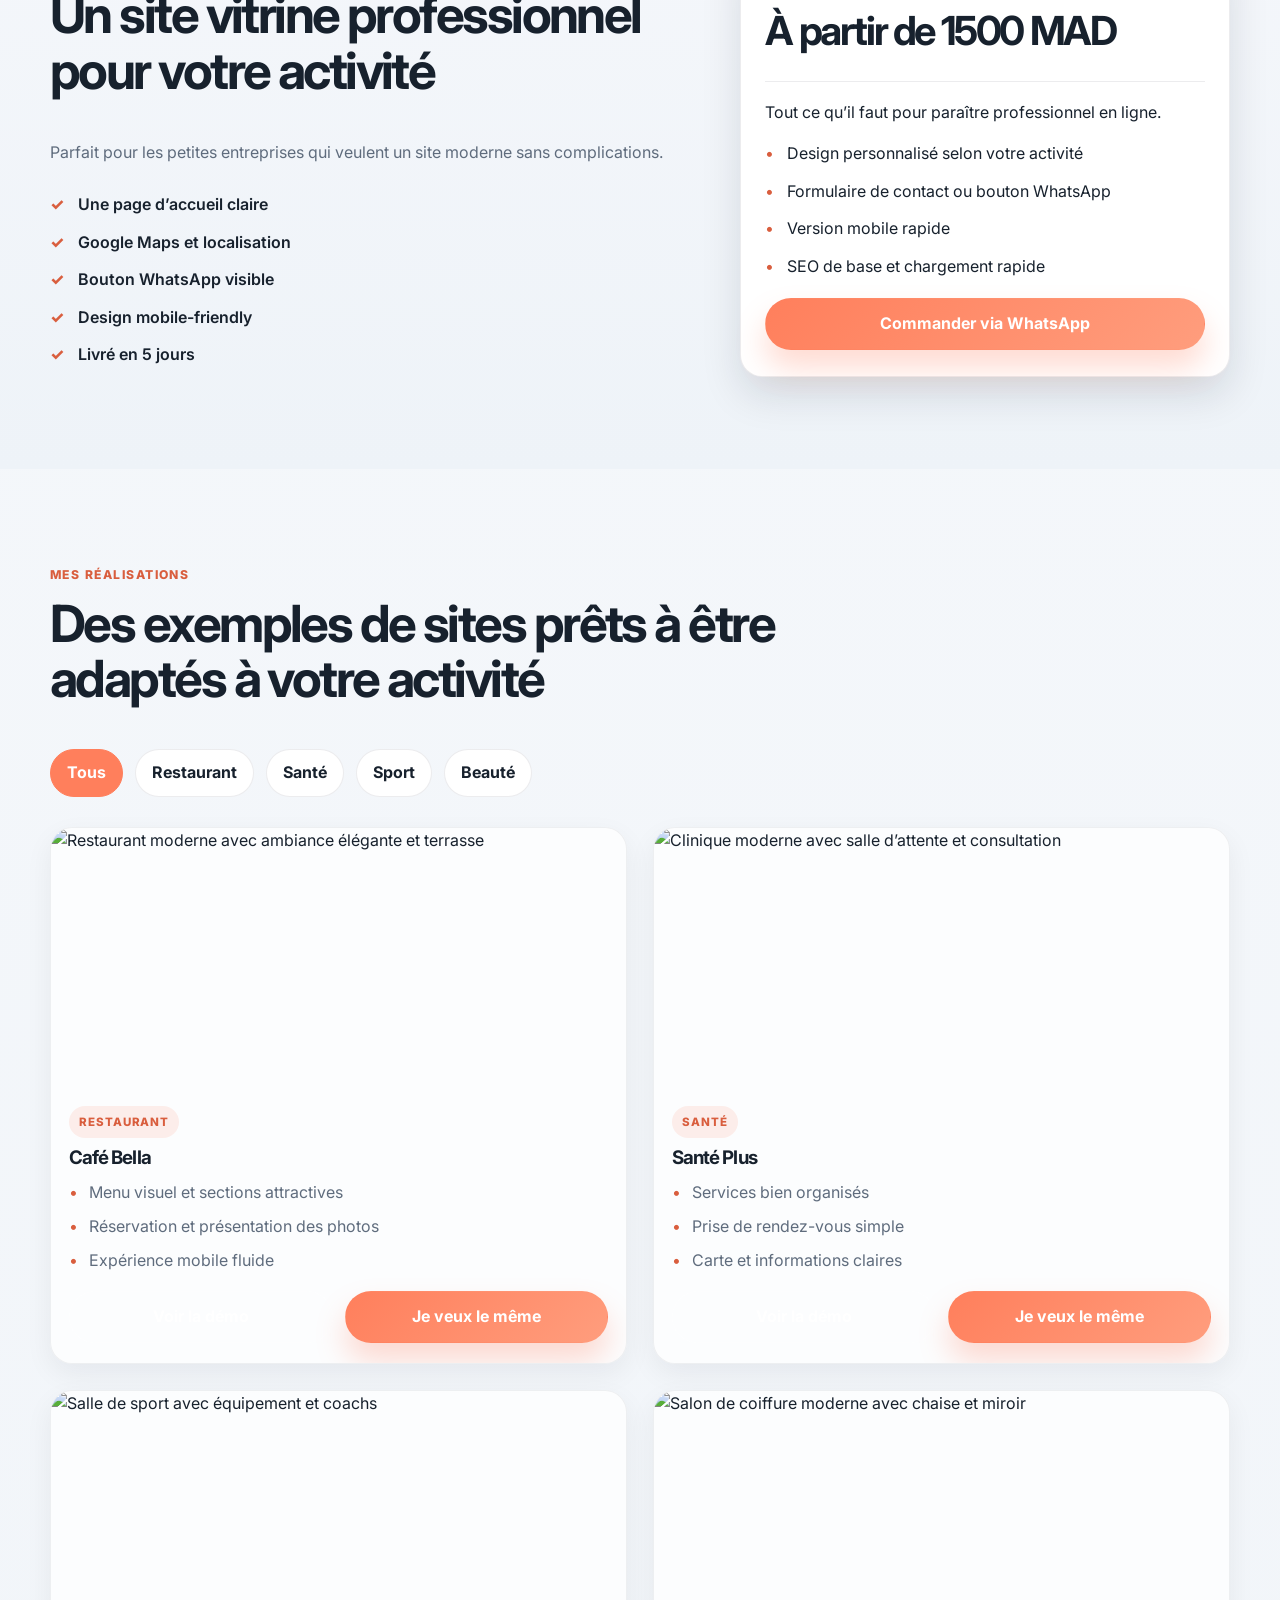
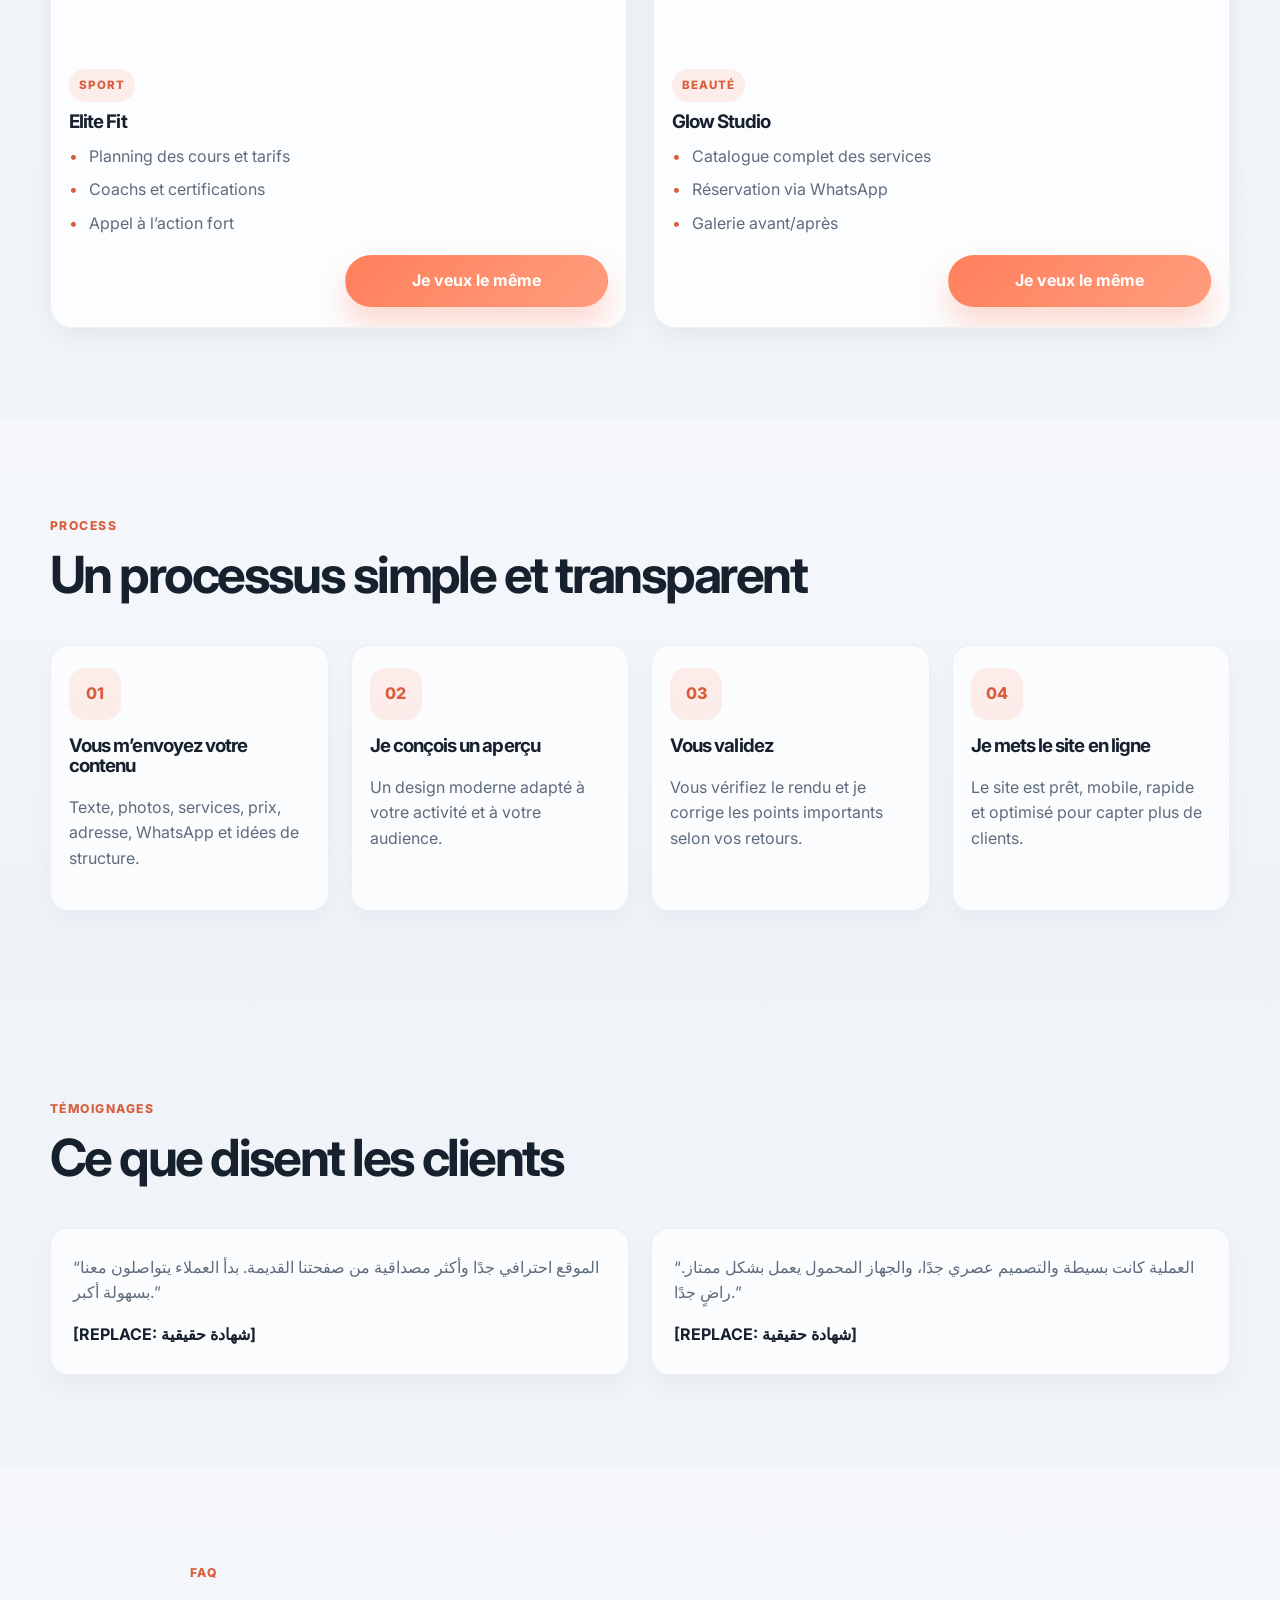
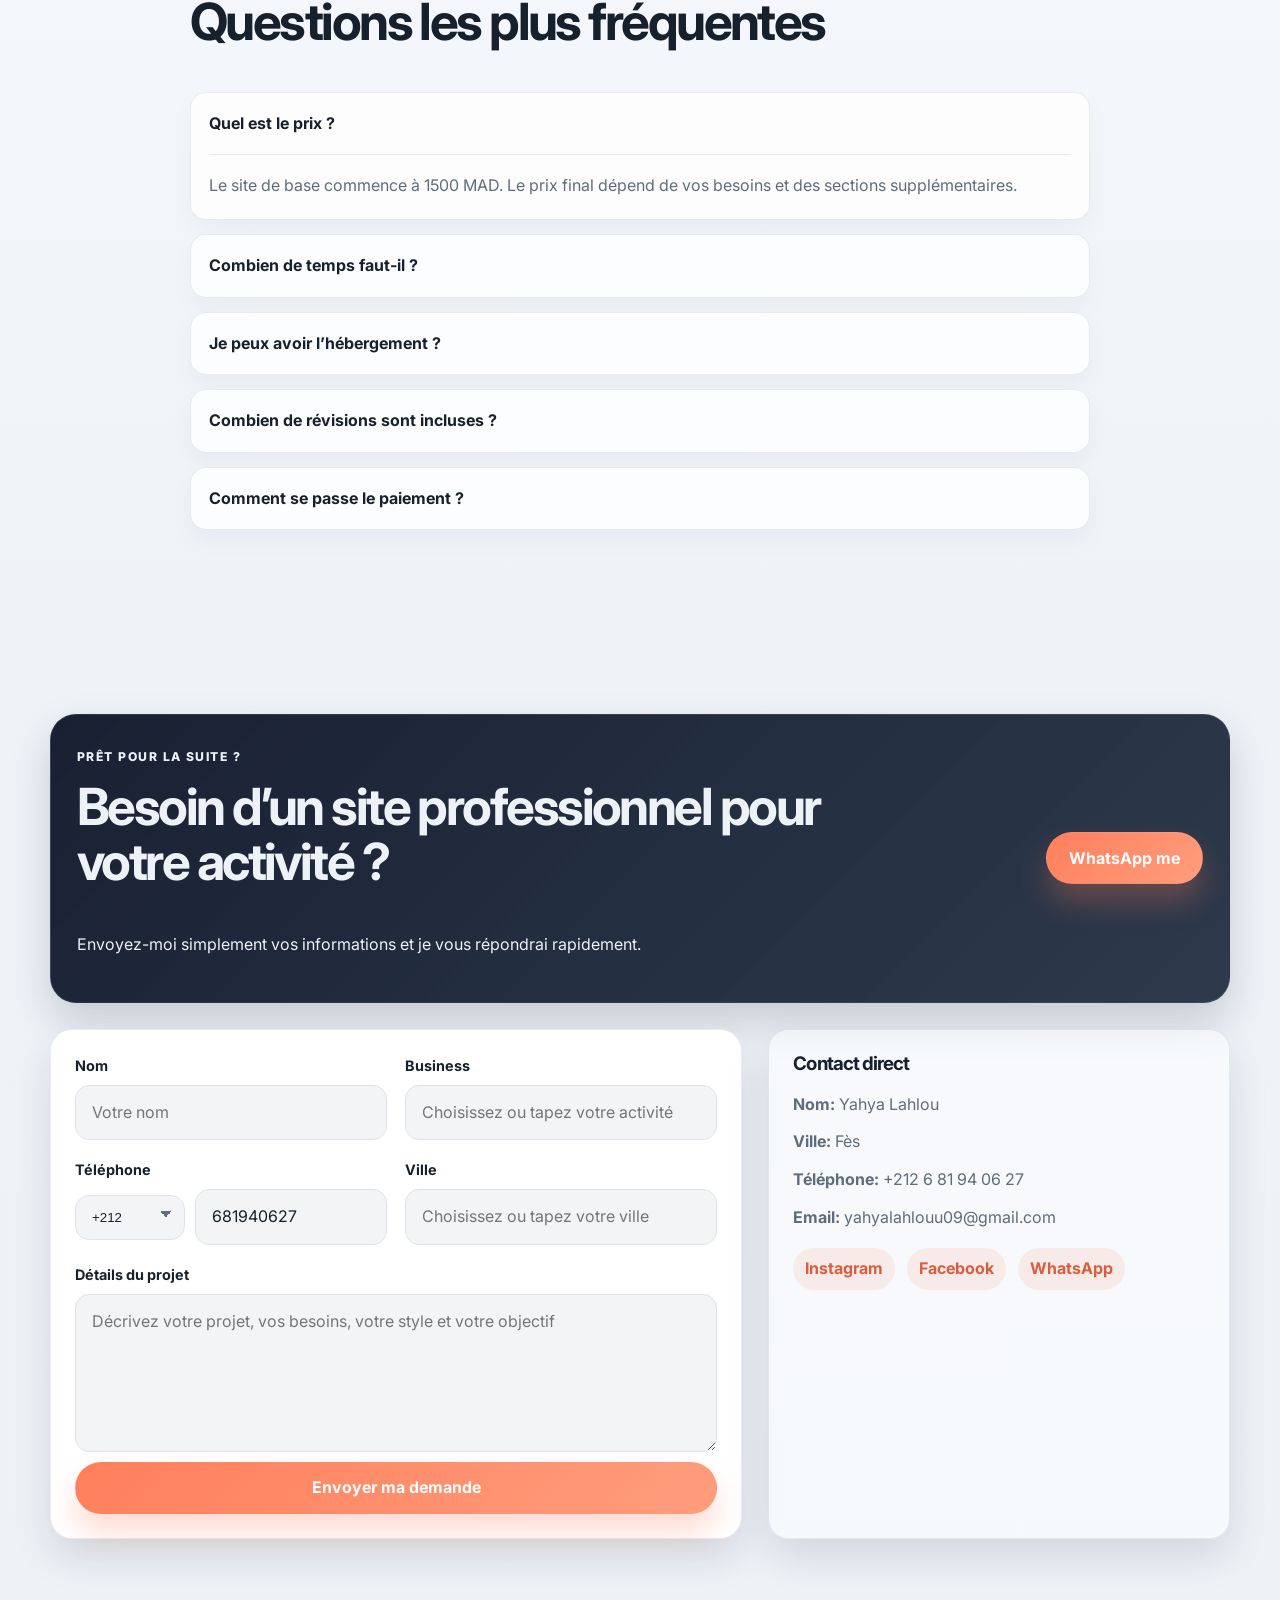
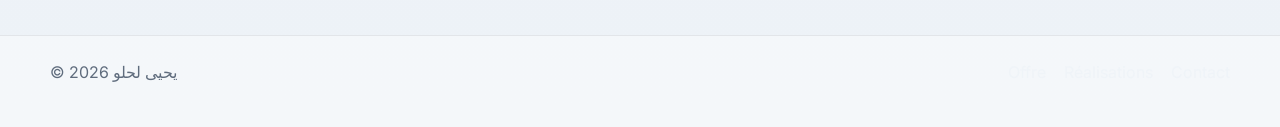
==== commit b2c9871f: "Final premium polish and midnight coral styling" ====
--- a/index.html
+++ b/index.html
@@ -395,7 +395,17 @@
             <div class="field-row">
               <div class="field">
                 <label for="phone">Téléphone</label>
-                <input id="phone" type="tel" name="phone" value="+212 6 81 94 06 27" required />
+                <div class="phone-input-wrap">
+                  <select id="phone-code" name="phone_code" aria-label="Indicatif téléphonique">
+                    <option value="+212" selected>+212</option>
+                    <option value="+33">+33</option>
+                    <option value="+1">+1</option>
+                    <option value="+44">+44</option>
+                    <option value="+971">+971</option>
+                    <option value="+966">+966</option>
+                  </select>
+                  <input id="phone" type="tel" name="phone" value="681940627" required />
+                </div>
               </div>
 
               <div class="field">
--- a/style.css
+++ b/style.css
@@ -1,15 +1,18 @@
 :root {
-  --primary: #1fb76a;
-  --primary-dark: #159d5d;
-  --primary-soft: rgba(31, 183, 106, 0.12);
-  --primary-strong: #0e7d49;
-  --bg: #f5f7f4;
+  --primary: #ff7f5c;
+  --primary-dark: #ed6848;
+  --primary-soft: rgba(255, 127, 92, 0.12);
+  --primary-strong: #d95e3e;
+  --midnight: #0f172a;
+  --midnight-soft: #1d2a3d;
+  --midnight-ink: #101a2b;
+  --bg: #edf2f7;
   --surface: #ffffff;
-  --surface-alt: #edf5f1;
-  --text: #17261d;
-  --muted: #5a6d63;
-  --border: rgba(18, 35, 29, 0.08);
-  --shadow: 0 18px 40px rgba(17, 26, 22, 0.08);
+  --surface-alt: #f4f7fb;
+  --text: #17212d;
+  --muted: #5f6c7d;
+  --border: rgba(15, 23, 42, 0.08);
+  --shadow: 0 18px 40px rgba(15, 23, 42, 0.12);
   --radius: 22px;
   --container: 1180px;
 }
@@ -19,7 +22,7 @@
 body {
   margin: 0;
   font-family: "Inter", sans-serif;
-  background: var(--bg);
+  background: linear-gradient(180deg, #f7f9fc 0%, #edf2f7 100%);
   color: var(--text);
   line-height: 1.6;
   text-rendering: optimizeLegibility;
@@ -50,7 +53,7 @@
 button, input, textarea { font: inherit; }
 .container { width: min(var(--container), calc(100% - 32px)); margin: 0 auto; }
 .section { padding: 92px 0; }
-.alt-bg { background: var(--surface-alt); }
+.alt-bg { background: linear-gradient(180deg, #f5f7fb 0%, #eef3f8 100%); }
 .eyebrow {
   display: inline-block;
   margin-bottom: 12px;
@@ -59,6 +62,33 @@
   letter-spacing: 0.12em;
   text-transform: uppercase;
   font-weight: 800;
+}
+.site-header {
+  position: sticky;
+  top: 0;
+  z-index: 30;
+  background: rgba(15, 23, 42, 0.8);
+  backdrop-filter: blur(12px);
+  border-bottom: 1px solid rgba(255,255,255,0.08);
+}
+.site-header .brand,
+.site-header .main-nav,
+.site-header .lang-switch,
+.site-header .lang-btn,
+.site-header .main-nav a,
+.site-header .brand-name {
+  color: #edf2f7;
+}
+.site-header .lang-switch {
+  background: rgba(255,255,255,0.08);
+  border-color: rgba(255,255,255,0.12);
+}
+.site-header .lang-btn {
+  color: rgba(237,242,247,0.8);
+}
+.site-header .lang-btn.active {
+  background: var(--primary);
+  color: white;
 }
 h1, h2, h3, p { margin-top: 0; }
 h1, h2, h3 { letter-spacing: -0.05em; line-height: 1.08; }
@@ -92,9 +122,9 @@
   width: 36px;
   height: 36px;
   border-radius: 12px;
-  background: linear-gradient(135deg, var(--primary), #75d796);
+  background: linear-gradient(135deg, var(--primary), #ffb199);
   color: white;
-  box-shadow: 0 10px 24px rgba(31, 183, 106, 0.25);
+  box-shadow: 0 10px 24px rgba(255, 127, 92, 0.3);
 }
 .main-nav {
   display: flex;
@@ -125,6 +155,12 @@
 }
 .lang-btn.active {
   background: var(--primary);
+  color: #fff;
+}
+.main-nav a, .footer-links a {
+  color: rgba(237,242,247,0.8);
+}
+.main-nav a:hover, .footer-links a:hover {
   color: #fff;
 }
 .hero {
@@ -166,9 +202,9 @@
 }
 .btn:hover { transform: translateY(-1px); }
 .btn-primary {
-  background: linear-gradient(135deg, var(--primary), #73d693);
+  background: linear-gradient(135deg, var(--primary), #ff9d7d);
   color: white;
-  box-shadow: 0 18px 30px rgba(31, 183, 106, 0.28);
+  box-shadow: 0 18px 30px rgba(255, 127, 92, 0.28);
 }
 .btn-secondary {
   background: rgba(255,255,255,0.08);
@@ -380,11 +416,15 @@
 }
 .project-card {
   overflow: hidden;
+  border: 1px solid rgba(15, 23, 42, 0.06);
+  border-radius: 22px;
+  background: rgba(255,255,255,0.75);
+  box-shadow: 0 10px 28px rgba(15, 23, 42, 0.06);
   transition: transform .2s ease, box-shadow .2s ease;
 }
 .project-card:hover {
   transform: translateY(-5px);
-  box-shadow: 0 24px 46px rgba(17, 26, 22, 0.12);
+  box-shadow: 0 24px 46px rgba(15, 23, 42, 0.12);
 }
 .project-visual img {
   width: 100%;
@@ -397,7 +437,7 @@
   margin-bottom: 10px;
   padding: 7px 10px;
   border-radius: 999px;
-  background: var(--primary-soft);
+  background: rgba(255, 127, 92, 0.12);
   color: var(--primary-strong);
   font-size: 0.72rem;
   text-transform: uppercase;
@@ -434,7 +474,13 @@
 }
 .project-card.is-hidden { display: none; }
 .process-grid { grid-template-columns: repeat(4, minmax(0, 1fr)); }
-.process-step { padding: 22px 18px; }
+.process-step {
+  padding: 22px 18px;
+  background: rgba(255,255,255,0.7);
+  border: 1px solid rgba(15, 23, 42, 0.06);
+  border-radius: 18px;
+  box-shadow: 0 10px 22px rgba(15, 23, 42, 0.04);
+}
 .step-number {
   display: inline-grid;
   place-items: center;
@@ -447,16 +493,23 @@
   font-weight: 800;
 }
 .testimonial-grid { grid-template-columns: repeat(2, minmax(0, 1fr)); }
-.testimonial { padding: 26px 22px; margin: 0; }
+.testimonial {
+  padding: 26px 22px;
+  margin: 0;
+  background: rgba(255,255,255,0.75);
+  border: 1px solid rgba(15, 23, 42, 0.06);
+  border-radius: 18px;
+  box-shadow: 0 10px 22px rgba(15, 23, 42, 0.04);
+}
 .testimonial footer { margin-top: 14px; }
 .faq-wrap { max-width: 900px; }
 .faq-list { display: grid; gap: 14px; }
 .faq-list details {
-  background: white;
+  background: rgba(255,255,255,0.8);
   border: 1px solid var(--border);
   border-radius: 16px;
   padding: 18px 18px 0;
-  box-shadow: var(--shadow);
+  box-shadow: 0 10px 24px rgba(15, 23, 42, 0.04);
 }
 .faq-list summary {
   cursor: pointer;
@@ -473,11 +526,17 @@
   justify-content: space-between;
   gap: 18px;
   padding: 28px 26px;
-  background: linear-gradient(135deg, rgba(31,183,106,0.12), rgba(31,183,106,0.02));
-  border: 1px solid var(--border);
+  background: linear-gradient(135deg, rgba(15, 23, 42, 0.96), rgba(29, 42, 61, 0.92));
+  border: 1px solid rgba(255,255,255,0.08);
   border-radius: 26px;
-  box-shadow: var(--shadow);
+  box-shadow: 0 18px 40px rgba(15, 23, 42, 0.18);
   margin-bottom: 26px;
+  color: #edf2f7;
+}
+.cta-box .eyebrow,
+.cta-box h2,
+.cta-box p {
+  color: #edf2f7;
 }
 .contact-grid {
   display: grid;
@@ -493,6 +552,13 @@
 }
 .field { display: grid; gap: 8px; }
 label { font-size: 0.9rem; font-weight: 700; }
+.phone-input-wrap {
+  display: flex;
+  align-items: center;
+  gap: 10px;
+}
+.phone-input-wrap select,
+.phone-input-wrap input,
 input, textarea {
   width: 100%;
   padding: 14px 16px;
@@ -502,7 +568,17 @@
   color: var(--text);
   transition: border-color .2s ease, box-shadow .2s ease, background .2s ease;
 }
-input:focus, textarea:focus {
+.phone-input-wrap select {
+  width: 110px;
+  min-width: 110px;
+  appearance: none;
+  background-image: linear-gradient(45deg, transparent 50%, var(--muted) 50%), linear-gradient(135deg, var(--muted) 50%, transparent 50%);
+  background-position: calc(100% - 18px) calc(50% - 3px), calc(100% - 12px) calc(50% - 3px);
+  background-size: 6px 6px, 6px 6px;
+  background-repeat: no-repeat;
+  padding-right: 36px;
+}
+input:focus, textarea:focus, .phone-input-wrap select:focus {
   outline: none;
   border-color: rgba(31,183,106,0.8);
   background: #ffffff;
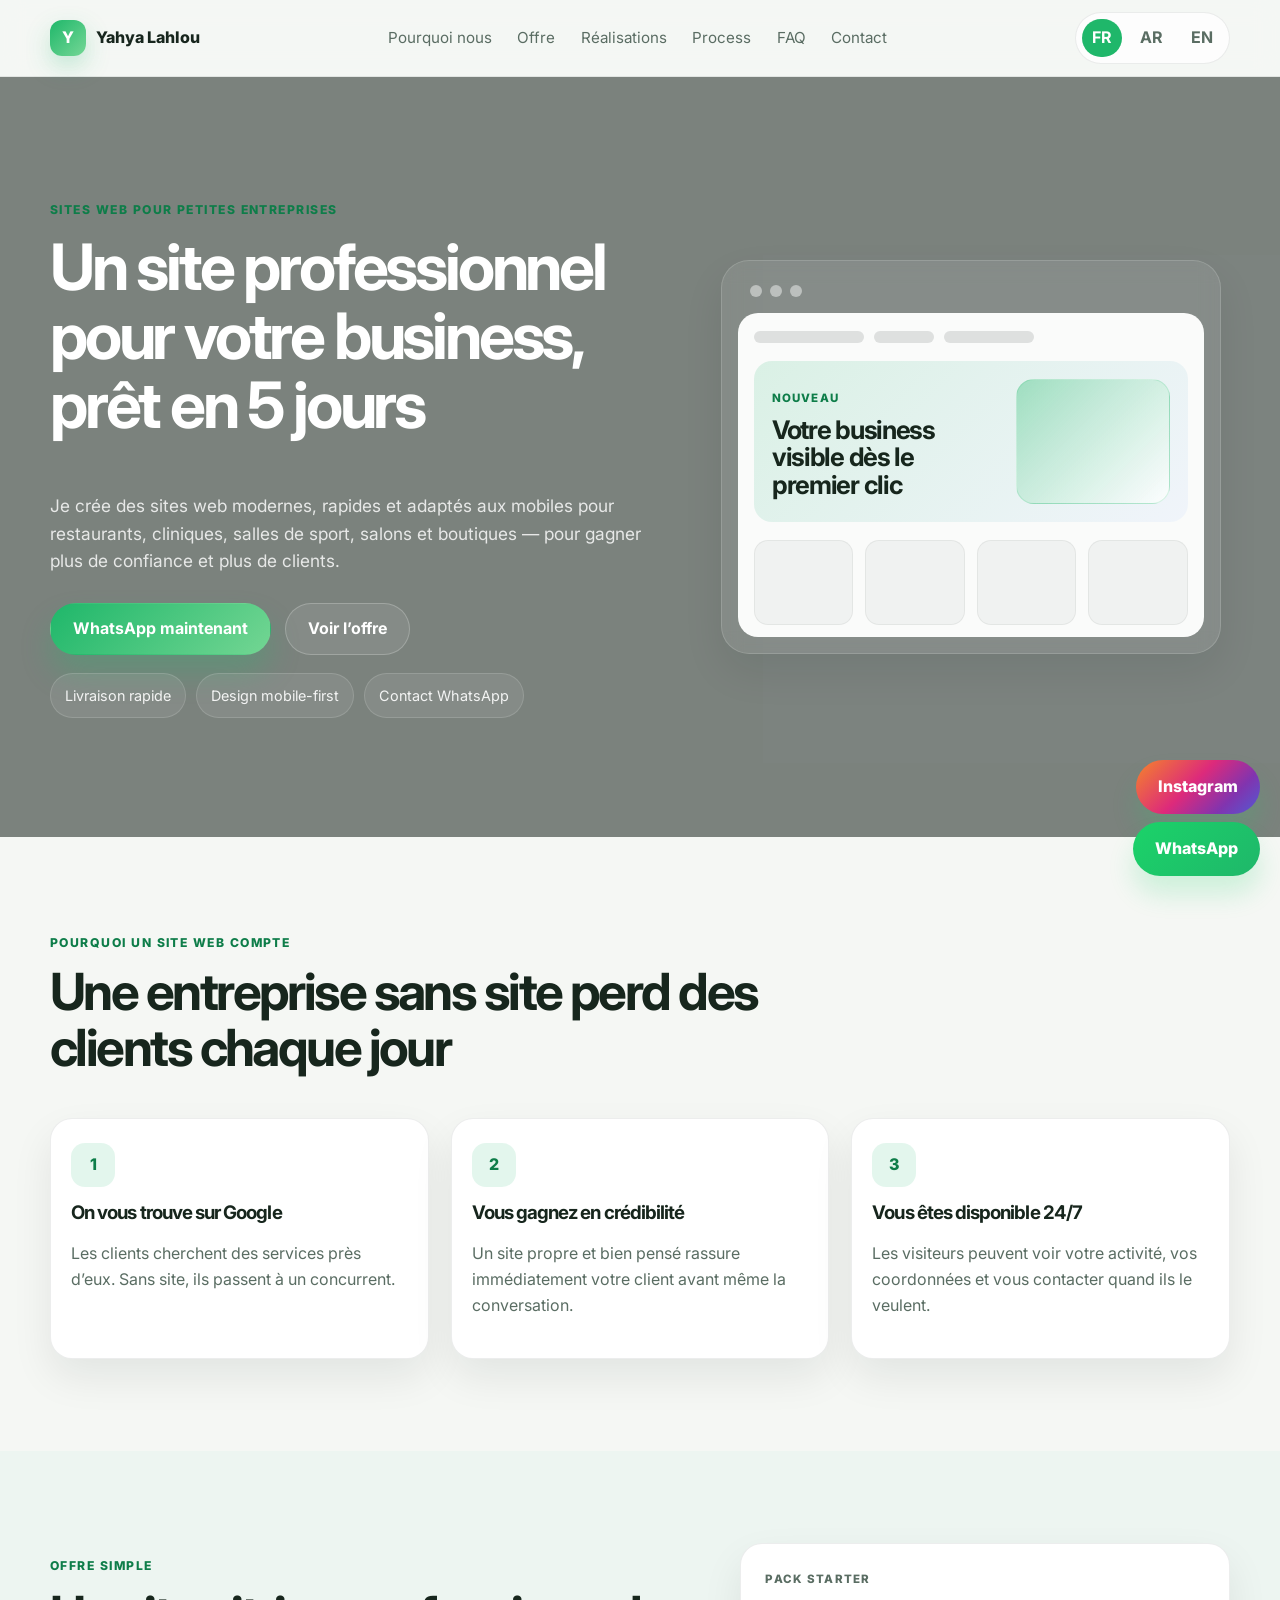
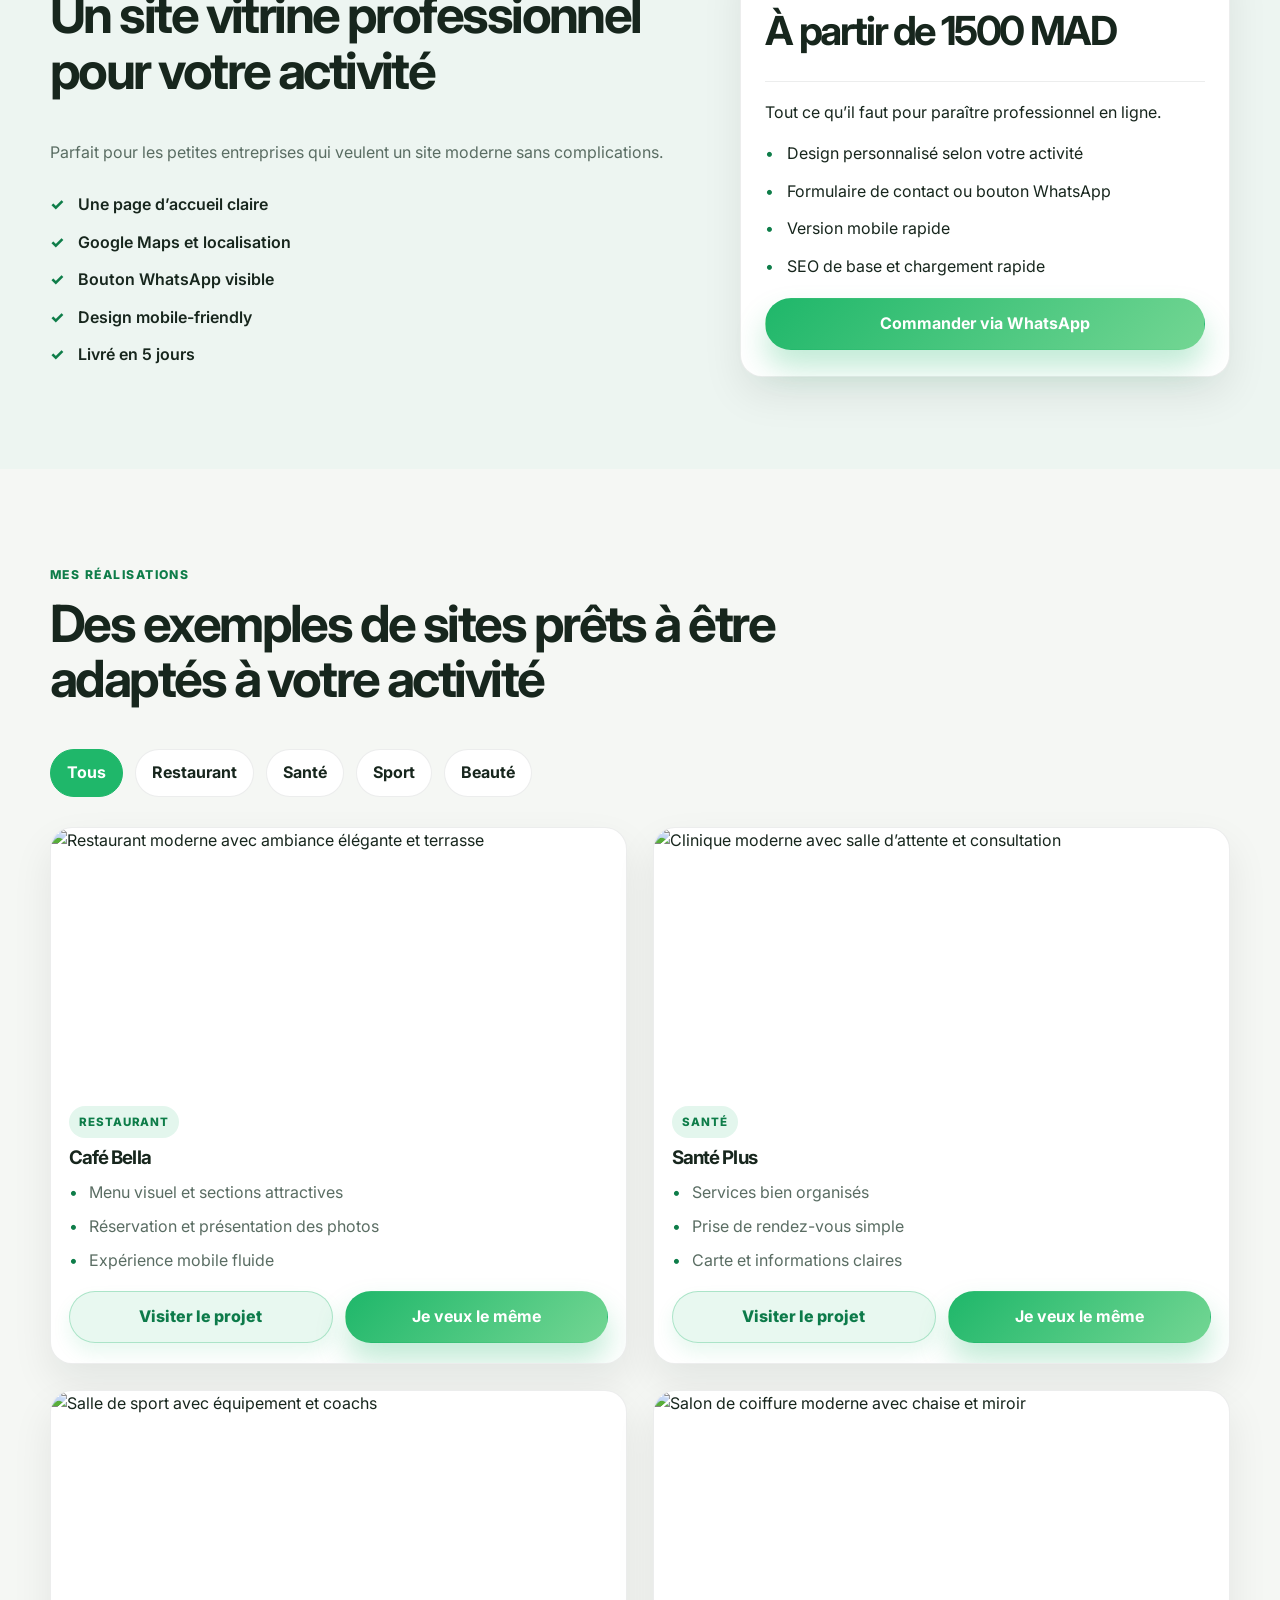
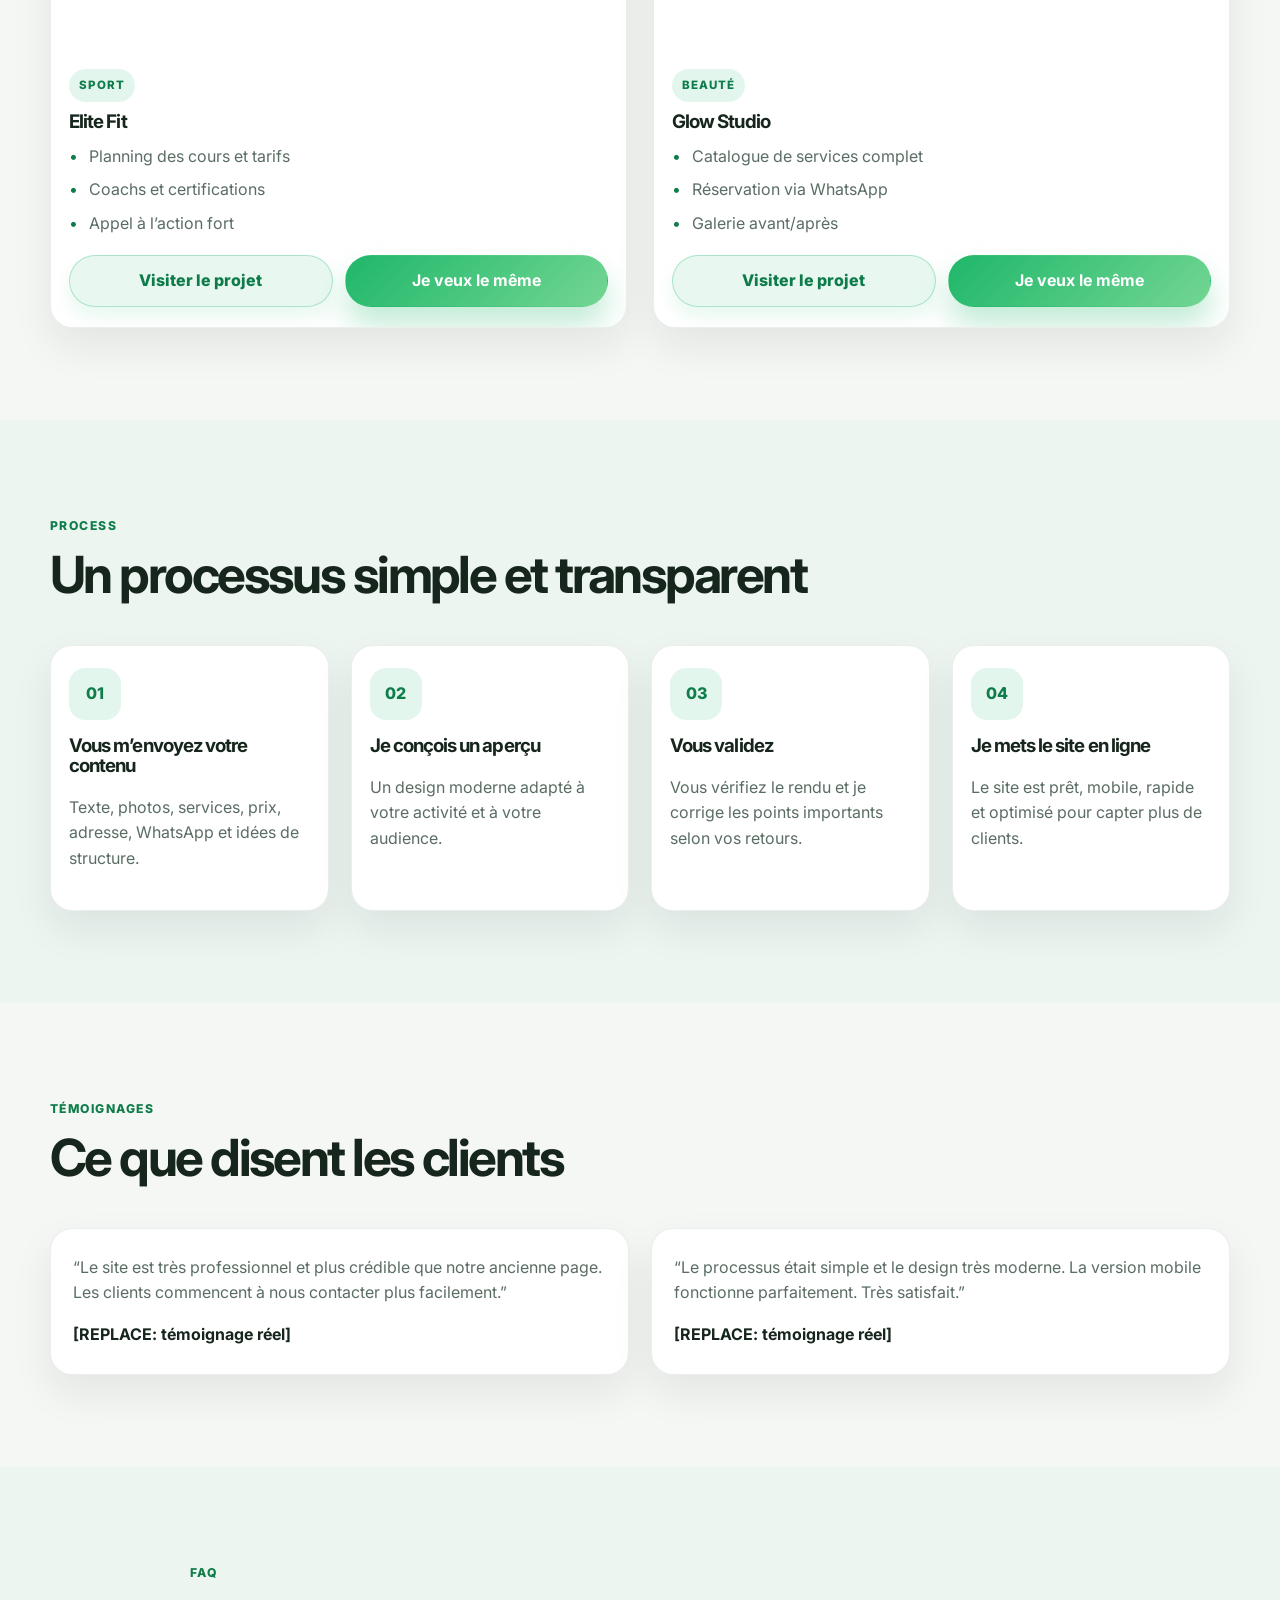
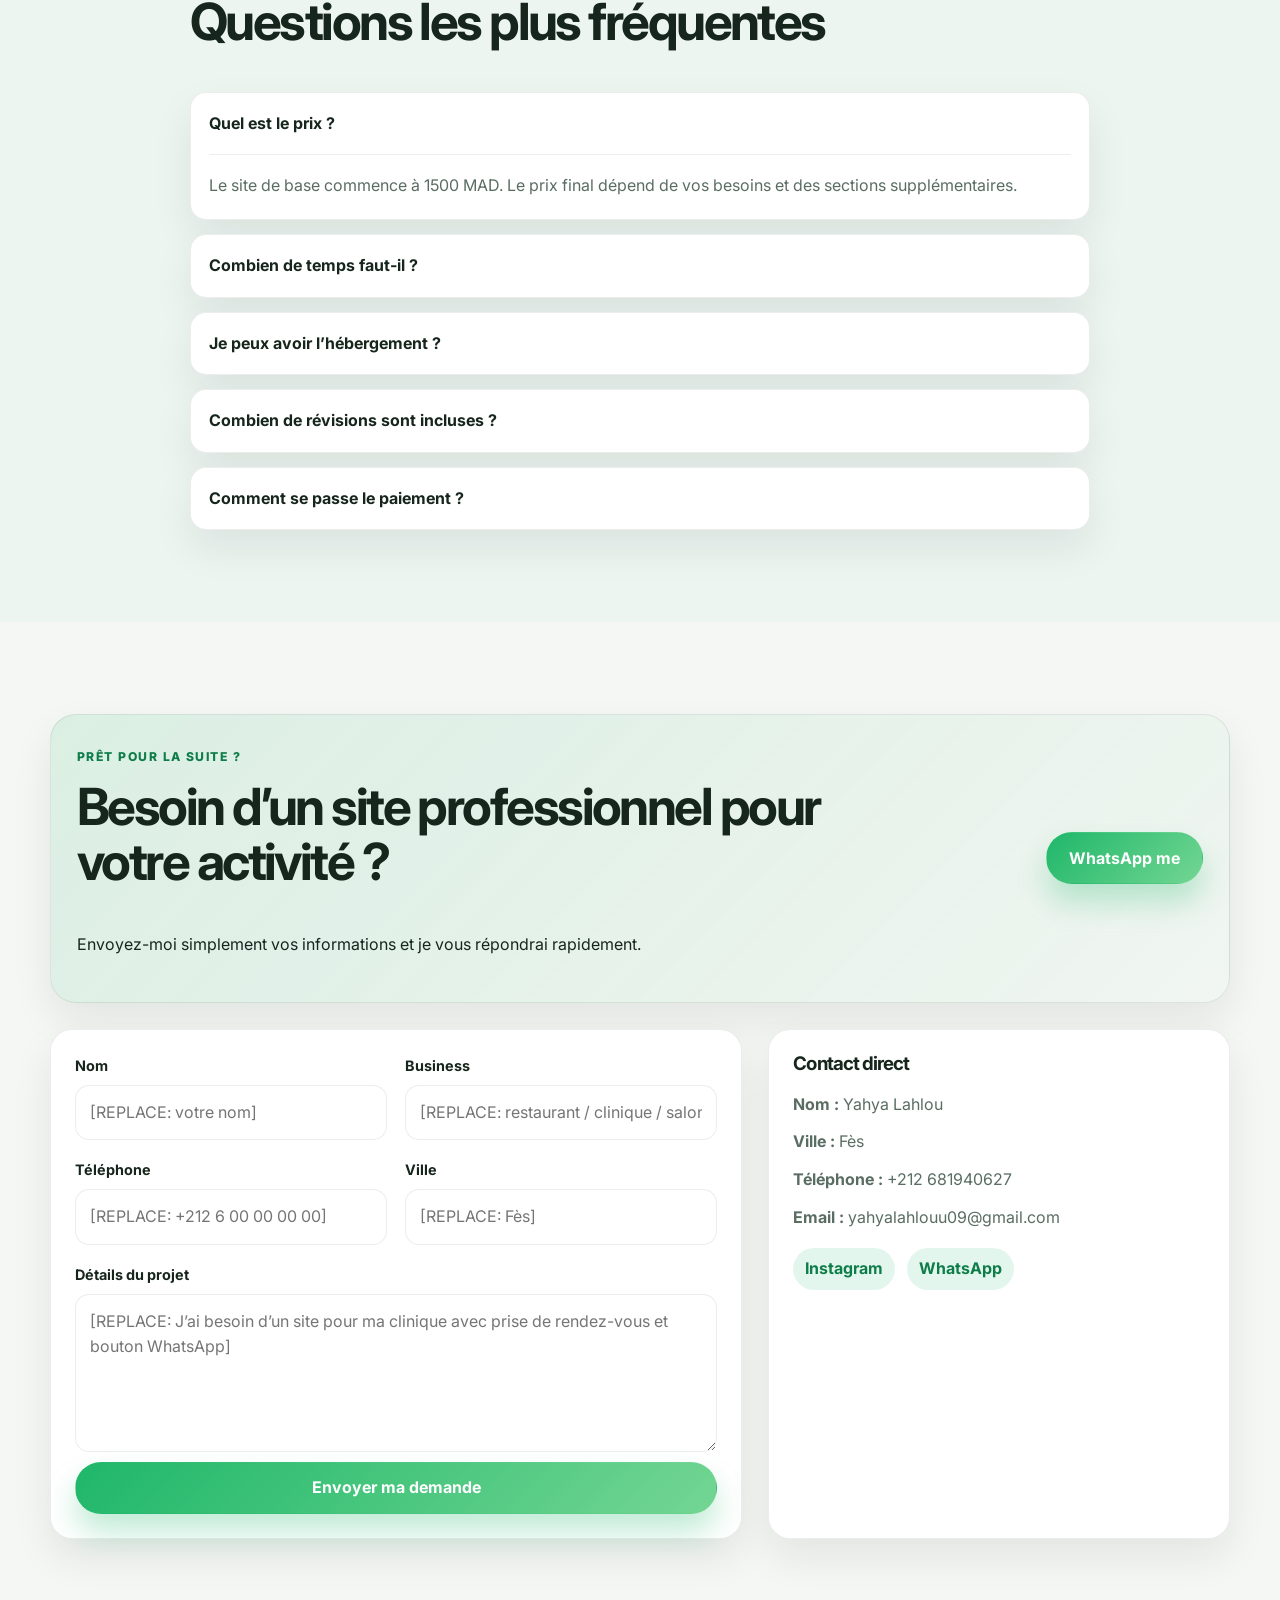
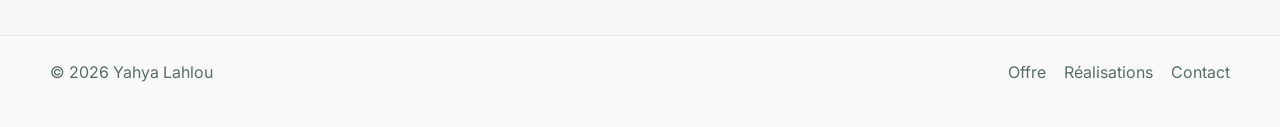
==== commit 39b31711: "v2.2" ====
--- a/index.html
+++ b/index.html
@@ -18,14 +18,12 @@
     <link rel="stylesheet" href="style.css" />
   </head>
   <body data-lang="fr">
-    <div class="floating-actions">
-      <a class="floating-whatsapp" data-whatsapp-key="general" href="https://wa.me/212681940627?text=Bonjour%20Yahya%2C%20je%20souhaite%20un%20site%20pour%20mon%20business" target="_blank" rel="noopener noreferrer" aria-label="Contact WhatsApp">
-        WhatsApp
-      </a>
-      <a class="floating-instagram" href="https://www.instagram.com/techlyn.24?utm_source=ig_web_button_share_sheet&xtok=ZDNlZDc0MzIxNw==" target="_blank" rel="noopener noreferrer" aria-label="Instagram">
-        Instagram
-      </a>
-    </div>
+    <a class="floating-instagram" href="https://www.instagram.com/techlyn.24?utm_source=ig_web_button_share_sheet&xtok=ZDNlZDc0MzIxNw==" target="_blank" rel="noopener noreferrer" aria-label="Instagram Techlyn">
+      Instagram
+    </a>
+    <a class="floating-whatsapp" data-whatsapp-key="general" href="https://wa.me/212681940627?text=Bonjour%20Yahya%2C%20je%20souhaite%20un%20site%20pour%20mon%20business" target="_blank" rel="noopener noreferrer" aria-label="Contact WhatsApp">
+      WhatsApp
+    </a>
 
     <header class="site-header">
       <div class="container nav-wrap">
@@ -56,22 +54,22 @@
         <div class="hero-overlay"></div>
         <div class="container hero-grid">
           <div class="hero-copy reveal">
-            <span class="eyebrow" data-i18n="heroEyebrow">مواقع إلكترونية للشركات الصغيرة</span>
-            <h1 data-i18n="heroTitle">موقع احترافي لعملك، جاهز خلال 5 أيام</h1>
+            <span class="eyebrow" data-i18n="heroEyebrow">Sites web pour petites entreprises</span>
+            <h1 data-i18n="heroTitle">Un site professionnel pour votre business, prêt en 5 jours</h1>
             <p class="lead" data-i18n="heroDesc">
-              أُنشئ مواقع حديثة وسريعة ومتوافقة مع الهاتف المحمول للمطاعم والعيادات وصالات الألعاب والصالونات والمتاجر،
-              لزيادة الثقة وجذب المزيد من العملاء.
+              Je crée des sites web modernes, rapides et adaptés aux mobiles pour restaurants, cliniques, salles de sport,
+              salons et boutiques — pour gagner plus de confiance et plus de clients.
             </p>
 
             <div class="hero-actions">
-              <a class="btn btn-primary" data-whatsapp-key="general" href="https://wa.me/212681940627?text=Bonjour%20Yahya%2C%20je%20souhaite%20un%20site%20pour%20mon%20business" target="_blank" rel="noopener noreferrer" data-i18n="ctaPrimary">تواصل عبر واتساب</a>
-              <a class="btn btn-secondary" href="#offer" data-i18n="ctaSecondary">عرض الأسعار</a>
+              <a class="btn btn-primary" data-whatsapp-key="general" href="https://wa.me/212681940627?text=Bonjour%20Yahya%2C%20je%20souhaite%20un%20site%20pour%20mon%20business" target="_blank" rel="noopener noreferrer" data-i18n="ctaPrimary">WhatsApp maintenant</a>
+              <a class="btn btn-secondary" href="#offer" data-i18n="ctaSecondary">Voir l’offre</a>
             </div>
 
             <ul class="trust-list" aria-label="Avantages">
-              <li data-i18n="trust1">تسليم سريع</li>
-              <li data-i18n="trust2">تصميم متجاوب</li>
-              <li data-i18n="trust3">تواصل واتساب</li>
+              <li data-i18n="trust1">Livraison rapide</li>
+              <li data-i18n="trust2">Design mobile-first</li>
+              <li data-i18n="trust3">Contact WhatsApp</li>
             </ul>
           </div>
 
@@ -90,8 +88,8 @@
                 </div>
                 <div class="screen-hero">
                   <div>
-                    <span class="screen-label" data-i18n="screenLabel">جديد</span>
-                    <h3 data-i18n="screenTitle">عملك ظاهر من أول نقرة</h3>
+                    <span class="screen-label" data-i18n="screenLabel">Nouveau</span>
+                    <h3 data-i18n="screenTitle">Votre business visible dès le premier clic</h3>
                   </div>
                   <div class="screen-box"></div>
                 </div>
@@ -110,27 +108,27 @@
       <section class="section" id="why">
         <div class="container">
           <div class="section-header reveal">
-            <span class="eyebrow" data-i18n="whyEyebrow">لماذا الموقع مهم</span>
-            <h2 data-i18n="whyTitle">أي شركة بدون موقع تفقد عملاء كل يوم</h2>
+            <span class="eyebrow" data-i18n="whyEyebrow">Pourquoi un site web compte</span>
+            <h2 data-i18n="whyTitle">Une entreprise sans site perd des clients chaque jour</h2>
           </div>
 
           <div class="three-col">
             <article class="info-card reveal">
               <div class="icon-wrap">1</div>
-              <h3 data-i18n="card1Title">تُجدون في Google</h3>
-              <p data-i18n="card1Text">يبحث العملاء عن الخدمات القريبة منهم. بدون موقع، ينتقلون إلى منافس.</p>
+              <h3 data-i18n="card1Title">On vous trouve sur Google</h3>
+              <p data-i18n="card1Text">Les clients cherchent des services près d’eux. Sans site, ils passent à un concurrent.</p>
             </article>
 
             <article class="info-card reveal">
               <div class="icon-wrap">2</div>
-              <h3 data-i18n="card2Title">تزيدون الثقة</h3>
-              <p data-i18n="card2Text">الموقع النظيف والمهني يطمئن العميل قبل حتى بدء المحادثة.</p>
+              <h3 data-i18n="card2Title">Vous gagnez en crédibilité</h3>
+              <p data-i18n="card2Text">Un site propre et bien pensé rassure immédiatement votre client avant même la conversation.</p>
             </article>
 
             <article class="info-card reveal">
               <div class="icon-wrap">3</div>
-              <h3 data-i18n="card3Title">تكونون متاحين 24/7</h3>
-              <p data-i18n="card3Text">يمكن للزوار رؤية نشاطكم ومعلوماتكم والتواصل معكم في أي وقت.</p>
+              <h3 data-i18n="card3Title">Vous êtes disponible 24/7</h3>
+              <p data-i18n="card3Text">Les visiteurs peuvent voir votre activité, vos coordonnées et vous contacter quand ils le veulent.</p>
             </article>
           </div>
         </div>
@@ -139,31 +137,31 @@
       <section class="section alt-bg" id="offer">
         <div class="container offer-wrap">
           <div class="offer-copy reveal">
-            <span class="eyebrow" data-i18n="offerEyebrow">عرض بسيط</span>
-            <h2 data-i18n="offerTitle">موقع احترافي لنشاطك</h2>
-            <p data-i18n="offerDesc">مثالي للشركات الصغيرة التي تريد موقعًا حديثًا بدون تعقيد.</p>
+            <span class="eyebrow" data-i18n="offerEyebrow">Offre simple</span>
+            <h2 data-i18n="offerTitle">Un site vitrine professionnel pour votre activité</h2>
+            <p data-i18n="offerDesc">Parfait pour les petites entreprises qui veulent un site moderne sans complications.</p>
             <ul class="check-list">
-              <li data-i18n="offerCheck1">صفحة رئيسية واضحة</li>
-              <li data-i18n="offerCheck2">خريطة Google والموقع</li>
-              <li data-i18n="offerCheck3">زر واتساب واضح</li>
-              <li data-i18n="offerCheck4">تصميم متجاوب</li>
-              <li data-i18n="offerCheck5">تسليم خلال 5 أيام</li>
+              <li data-i18n="offerCheck1">Une page d’accueil claire</li>
+              <li data-i18n="offerCheck2">Google Maps et localisation</li>
+              <li data-i18n="offerCheck3">Bouton WhatsApp visible</li>
+              <li data-i18n="offerCheck4">Design mobile-friendly</li>
+              <li data-i18n="offerCheck5">Livré en 5 jours</li>
             </ul>
           </div>
 
           <div class="price-card reveal">
             <div class="price-top">
-              <span data-i18n="packLabel">باقة البداية</span>
-              <strong data-i18n="packPrice">من 1500 درهم</strong>
-            </div>
-            <p data-i18n="packText">كل ما تحتاجه ليظهر نشاطك احترافيًا عبر الإنترنت.</p>
+              <span data-i18n="packLabel">Pack starter</span>
+              <strong data-i18n="packPrice">À partir de 1500 MAD</strong>
+            </div>
+            <p data-i18n="packText">Tout ce qu’il faut pour paraître professionnel en ligne.</p>
             <ul>
-              <li data-i18n="packFeature1">تصميم مخصص حسب نشاطك</li>
-              <li data-i18n="packFeature2">نموذج تواصل أو زر واتساب</li>
-              <li data-i18n="packFeature3">نسخة الهاتف المحمول سريعة</li>
-              <li data-i18n="packFeature4">SEO أساسي وسرعة تحميل جيدة</li>
+              <li data-i18n="packFeature1">Design personnalisé selon votre activité</li>
+              <li data-i18n="packFeature2">Formulaire de contact ou bouton WhatsApp</li>
+              <li data-i18n="packFeature3">Version mobile rapide</li>
+              <li data-i18n="packFeature4">SEO de base et chargement rapide</li>
             </ul>
-            <a class="btn btn-primary full-width" data-whatsapp-key="offer" href="https://wa.me/212681940627?text=Bonjour%20Yahya%2C%20je%20veux%20le%20pack%20site%20internet" target="_blank" rel="noopener noreferrer" data-i18n="packCta">اطلب عبر واتساب</a>
+            <a class="btn btn-primary full-width" data-whatsapp-key="offer" href="https://wa.me/212681940627?text=Bonjour%20Yahya%2C%20je%20veux%20le%20pack%20site%20internet" target="_blank" rel="noopener noreferrer" data-i18n="packCta">Commander via WhatsApp</a>
           </div>
         </div>
       </section>
@@ -171,8 +169,8 @@
       <section class="section" id="portfolio">
         <div class="container">
           <div class="section-header reveal">
-            <span class="eyebrow" data-i18n="portfolioEyebrow">أعمالنا</span>
-            <h2 data-i18n="portfolioTitle">أمثلة مواقع جاهزة لتخصيصها حسب نشاطك</h2>
+            <span class="eyebrow" data-i18n="portfolioEyebrow">Mes réalisations</span>
+            <h2 data-i18n="portfolioTitle">Des exemples de sites prêts à être adaptés à votre activité</h2>
           </div>
 
           <div class="filter-row reveal" aria-label="Filtres des réalisations">
@@ -189,16 +187,16 @@
                 <img src="https://images.unsplash.com/photo-1517248135467-4c7edcad34c4?auto=format&fit=crop&w=1200&q=80" alt="Restaurant moderne avec ambiance élégante et terrasse" loading="lazy" width="1200" height="800" />
               </div>
               <div class="project-body">
-                <span class="project-tag" data-i18n="filterRestaurant">Restaurant</span>
+                <span class="project-tag">Restaurant</span>
                 <h3>Café Bella</h3>
                 <ul class="feature-list">
-                  <li data-i18n="projectRestaurantFeature1">Menu visuel et sections attractives</li>
-                  <li data-i18n="projectRestaurantFeature2">Réservation et présentation des photos</li>
-                  <li data-i18n="projectRestaurantFeature3">Expérience mobile fluide</li>
+                  <li>Menu visuel et sections attractives</li>
+                  <li>Réservation et présentation des photos</li>
+                  <li>Expérience mobile fluide</li>
                 </ul>
                 <div class="project-actions">
-                  <a class="btn btn-secondary" href="demos/restaurant/index.html" target="_blank" rel="noreferrer" data-i18n="projectActionDemo">Voir la démo</a>
-                  <a class="btn btn-primary" data-whatsapp-key="demo-restaurant" href="https://wa.me/212681940627?text=Bonjour%20Yahya%2C%20je%20veux%20un%20site%20comme%20celui%20du%20restaurant" target="_blank" rel="noopener noreferrer" data-i18n="projectActionOrder">Je veux le même</a>
+                  <a class="btn btn-secondary" href="demos/restaurant/index.html" target="_blank" rel="noreferrer">Visiter le projet</a>
+                  <a class="btn btn-primary" data-whatsapp-key="demo-restaurant" href="https://wa.me/212681940627?text=Bonjour%20Yahya%2C%20je%20veux%20un%20site%20comme%20celui%20du%20restaurant" target="_blank" rel="noopener noreferrer">Je veux le même</a>
                 </div>
               </div>
             </article>
@@ -208,16 +206,16 @@
                 <img src="https://images.unsplash.com/photo-1538108149393-fbbd81895907?auto=format&fit=crop&w=1200&q=80" alt="Clinique moderne avec salle d’attente et consultation" loading="lazy" width="1200" height="800" />
               </div>
               <div class="project-body">
-                <span class="project-tag" data-i18n="filterSante">Santé</span>
+                <span class="project-tag">Santé</span>
                 <h3>Santé Plus</h3>
                 <ul class="feature-list">
-                  <li data-i18n="projectSanteFeature1">Services bien organisés</li>
-                  <li data-i18n="projectSanteFeature2">Prise de rendez-vous simple</li>
-                  <li data-i18n="projectSanteFeature3">Carte et informations claires</li>
+                  <li>Services bien organisés</li>
+                  <li>Prise de rendez-vous simple</li>
+                  <li>Carte et informations claires</li>
                 </ul>
                 <div class="project-actions">
-                  <a class="btn btn-secondary" href="demos/clinique/index.html" target="_blank" rel="noreferrer" data-i18n="projectActionDemo">Voir la démo</a>
-                  <a class="btn btn-primary" data-whatsapp-key="demo-clinic" href="https://wa.me/212681940627?text=Bonjour%20Yahya%2C%20je%20veux%20un%20site%20comme%20celui%20de%20la%20clinique" target="_blank" rel="noopener noreferrer" data-i18n="projectActionOrder">Je veux le même</a>
+                  <a class="btn btn-secondary" href="demos/clinique/index.html" target="_blank" rel="noreferrer">Visiter le projet</a>
+                  <a class="btn btn-primary" data-whatsapp-key="demo-clinic" href="https://wa.me/212681940627?text=Bonjour%20Yahya%2C%20je%20veux%20un%20site%20comme%20celui%20de%20la%20clinique" target="_blank" rel="noopener noreferrer">Je veux le même</a>
                 </div>
               </div>
             </article>
@@ -227,16 +225,16 @@
                 <img src="https://images.unsplash.com/photo-1517836357463-d25dfeac3438?auto=format&fit=crop&w=1200&q=80" alt="Salle de sport avec équipement et coachs" loading="lazy" width="1200" height="800" />
               </div>
               <div class="project-body">
-                <span class="project-tag" data-i18n="filterSport">Sport</span>
+                <span class="project-tag">Sport</span>
                 <h3>Elite Fit</h3>
                 <ul class="feature-list">
-                  <li data-i18n="projectSportFeature1">Planning des cours et tarifs</li>
-                  <li data-i18n="projectSportFeature2">Coachs et certifications</li>
-                  <li data-i18n="projectSportFeature3">Appel à l’action fort</li>
+                  <li>Planning des cours et tarifs</li>
+                  <li>Coachs et certifications</li>
+                  <li>Appel à l’action fort</li>
                 </ul>
                 <div class="project-actions">
-                  <a class="btn btn-secondary" href="demos/salle-sport/index.html" target="_blank" rel="noreferrer" data-i18n="projectActionDemo">Voir la démo</a>
-                  <a class="btn btn-primary" data-whatsapp-key="demo-sport" href="https://wa.me/212681940627?text=Bonjour%20Yahya%2C%20je%20veux%20un%20site%20comme%20celui%20de%20la%20salle%20de%20sport" target="_blank" rel="noopener noreferrer" data-i18n="projectActionOrder">Je veux le même</a>
+                  <a class="btn btn-secondary" href="demos/salle-sport/index.html" target="_blank" rel="noreferrer">Visiter le projet</a>
+                  <a class="btn btn-primary" data-whatsapp-key="demo-sport" href="https://wa.me/212681940627?text=Bonjour%20Yahya%2C%20je%20veux%20un%20site%20comme%20celui%20de%20la%20salle%20de%20sport" target="_blank" rel="noopener noreferrer">Je veux le même</a>
                 </div>
               </div>
             </article>
@@ -246,16 +244,16 @@
                 <img src="https://images.unsplash.com/photo-1521590832167-7bcbfaa6381f?auto=format&fit=crop&w=1200&q=80" alt="Salon de coiffure moderne avec chaise et miroir" loading="lazy" width="1200" height="800" />
               </div>
               <div class="project-body">
-                <span class="project-tag" data-i18n="filterBeaute">Beauté</span>
+                <span class="project-tag">Beauté</span>
                 <h3>Glow Studio</h3>
                 <ul class="feature-list">
-                  <li data-i18n="projectBeauteFeature1">Catalogue complet des services</li>
-                  <li data-i18n="projectBeauteFeature2">Réservation via WhatsApp</li>
-                  <li data-i18n="projectBeauteFeature3">Galerie avant/après</li>
+                  <li>Catalogue de services complet</li>
+                  <li>Réservation via WhatsApp</li>
+                  <li>Galerie avant/après</li>
                 </ul>
                 <div class="project-actions">
-                  <a class="btn btn-secondary" href="demos/salon/index.html" target="_blank" rel="noreferrer" data-i18n="projectActionDemo">Voir la démo</a>
-                  <a class="btn btn-primary" data-whatsapp-key="demo-salon" href="https://wa.me/212681940627?text=Bonjour%20Yahya%2C%20je%20veux%20un%20site%20comme%20celui%20du%20salon" target="_blank" rel="noopener noreferrer" data-i18n="projectActionOrder">Je veux le même</a>
+                  <a class="btn btn-secondary" href="demos/salon/index.html" target="_blank" rel="noreferrer">Visiter le projet</a>
+                  <a class="btn btn-primary" data-whatsapp-key="demo-salon" href="https://wa.me/212681940627?text=Bonjour%20Yahya%2C%20je%20veux%20un%20site%20comme%20celui%20du%20salon" target="_blank" rel="noopener noreferrer">Je veux le même</a>
                 </div>
               </div>
             </article>
@@ -266,33 +264,33 @@
       <section class="section alt-bg" id="process">
         <div class="container">
           <div class="section-header reveal">
-            <span class="eyebrow" data-i18n="processEyebrow">العملية</span>
-            <h2 data-i18n="processTitle">عملية واضحة وبسيطة</h2>
+            <span class="eyebrow" data-i18n="processEyebrow">Process</span>
+            <h2 data-i18n="processTitle">Un processus simple et transparent</h2>
           </div>
 
           <div class="process-grid">
             <article class="process-step reveal">
               <span class="step-number">01</span>
-              <h3 data-i18n="step1Title">أرسل لي محتواك</h3>
-              <p data-i18n="step1Text">نصوص، صور، خدمات، أسعار، عنوان، واتساب وأفكار عن الهيكل.</p>
+              <h3 data-i18n="step1Title">Vous m’envoyez votre contenu</h3>
+              <p data-i18n="step1Text">Texte, photos, services, prix, adresse, WhatsApp et idées de structure.</p>
             </article>
 
             <article class="process-step reveal">
               <span class="step-number">02</span>
-              <h3 data-i18n="step2Title">أصمم لك نموذجًا أوليًا</h3>
-              <p data-i18n="step2Text">تصميم عصري يناسب نشاطك وجمهورك.</p>
+              <h3 data-i18n="step2Title">Je conçois un aperçu</h3>
+              <p data-i18n="step2Text">Un design moderne adapté à votre activité et à votre audience.</p>
             </article>
 
             <article class="process-step reveal">
               <span class="step-number">03</span>
-              <h3 data-i18n="step3Title">توافق على التصميم</h3>
-              <p data-i18n="step3Text">تراجع النموذج وأعلمني بالتعديلات المهمة، ثم أُدخل التعديلات المطلوبة.</p>
+              <h3 data-i18n="step3Title">Vous validez</h3>
+              <p data-i18n="step3Text">Vous vérifiez le rendu et je corrige les points importants selon vos retours.</p>
             </article>
 
             <article class="process-step reveal">
               <span class="step-number">04</span>
-              <h3 data-i18n="step4Title">أطلق الموقع</h3>
-              <p data-i18n="step4Text">الموقع جاهز ومتجاوب وسريع ومهيأ لجذب المزيد من العملاء.</p>
+              <h3 data-i18n="step4Title">Je mets le site en ligne</h3>
+              <p data-i18n="step4Text">Le site est prêt, mobile, rapide et optimisé pour capter plus de clients.</p>
             </article>
           </div>
         </div>
@@ -301,19 +299,19 @@
       <section class="section" id="testimonials">
         <div class="container">
           <div class="section-header reveal">
-            <span class="eyebrow" data-i18n="testimonialsEyebrow">آراء العملاء</span>
-            <h2 data-i18n="testimonialsTitle">ماذا يقول العملاء</h2>
+            <span class="eyebrow" data-i18n="testimonialsEyebrow">Témoignages</span>
+            <h2 data-i18n="testimonialsTitle">Ce que disent les clients</h2>
           </div>
 
           <div class="testimonial-grid">
             <blockquote class="testimonial reveal">
-              <p>“الموقع احترافي جدًا وأكثر مصداقية من صفحتنا القديمة. بدأ العملاء يتواصلون معنا بسهولة أكبر.”</p>
-              <footer><strong>[REPLACE: شهادة حقيقية]</strong></footer>
+              <p>“Le site est très professionnel et plus crédible que notre ancienne page. Les clients commencent à nous contacter plus facilement.”</p>
+              <footer><strong>[REPLACE: témoignage réel]</strong></footer>
             </blockquote>
 
             <blockquote class="testimonial reveal">
-              <p>“العملية كانت بسيطة والتصميم عصري جدًا، والجهاز المحمول يعمل بشكل ممتاز. راضٍ جدًا.”</p>
-              <footer><strong>[REPLACE: شهادة حقيقية]</strong></footer>
+              <p>“Le processus était simple et le design très moderne. La version mobile fonctionne parfaitement. Très satisfait.”</p>
+              <footer><strong>[REPLACE: témoignage réel]</strong></footer>
             </blockquote>
           </div>
         </div>
@@ -322,34 +320,34 @@
       <section class="section alt-bg" id="faq">
         <div class="container faq-wrap">
           <div class="section-header reveal">
-            <span class="eyebrow" data-i18n="faqEyebrow">الأسئلة الشائعة</span>
-            <h2 data-i18n="faqTitle">الأسئلة الأكثر شيوعًا</h2>
+            <span class="eyebrow" data-i18n="faqEyebrow">FAQ</span>
+            <h2 data-i18n="faqTitle">Questions les plus fréquentes</h2>
           </div>
 
           <div class="faq-list reveal">
             <details open>
-              <summary data-i18n="faqQ1">ما هو السعر؟</summary>
-              <p data-i18n="faqA1">يبدأ سعر الموقع الأساسي من 1500 درهم، ويعتمد السعر النهائي على احتياجاتك والإضافات المطلوبة.</p>
+              <summary data-i18n="faqQ1">Quel est le prix ?</summary>
+              <p data-i18n="faqA1">Le site de base commence à 1500 MAD. Le prix final dépend de vos besoins et des sections supplémentaires.</p>
             </details>
 
             <details>
-              <summary data-i18n="faqQ2">كم يستغرق الوقت؟</summary>
-              <p data-i18n="faqA2">معظم المواقع تُسلم خلال 5 أيام حسب سرعة الرد وجودة المحتوى المرسل.</p>
+              <summary data-i18n="faqQ2">Combien de temps faut-il ?</summary>
+              <p data-i18n="faqA2">La plupart des sites sont livrés en 5 jours, selon la rapidité des retours et la qualité du contenu fourni.</p>
             </details>
 
             <details>
-              <summary data-i18n="faqQ3">هل يمكن الحصول على الاستضافة؟</summary>
-              <p data-i18n="faqA3">نعم، يمكنني توجيهك إلى حل استضافة مجاني أو منخفض التكلفة لإطلاق موقعك.</p>
+              <summary data-i18n="faqQ3">Je peux avoir l’hébergement ?</summary>
+              <p data-i18n="faqA3">Oui, je peux vous guider vers une solution d’hébergement gratuite ou peu coûteuse pour lancer votre site.</p>
             </details>
 
             <details>
-              <summary data-i18n="faqQ4">كم عدد التعديلات المتضمنة؟</summary>
-              <p data-i18n="faqA4">تتضمن بعض التعديلات الأساسية لتصحيح التفاصيل قبل التسليم النهائي.</p>
+              <summary data-i18n="faqQ4">Combien de révisions sont incluses ?</summary>
+              <p data-i18n="faqA4">Quelques révisions importantes sont incluses pour ajuster les détails avant la livraison finale.</p>
             </details>
 
             <details>
-              <summary data-i18n="faqQ5">كيف يتم الدفع؟</summary>
-              <p data-i18n="faqA5">عادةً يتم الدفع 50% مقدّمًا و50% عند التسليم حسب المشروع.</p>
+              <summary data-i18n="faqQ5">Comment se passe le paiement ?</summary>
+              <p data-i18n="faqA5">Le paiement est généralement 50 % à l’avance et 50 % à la livraison, selon le projet.</p>
             </details>
           </div>
         </div>
@@ -369,81 +367,50 @@
         </div>
 
         <div class="container contact-grid">
-          <form class="contact-form reveal" action="https://formsubmit.co/yahyalahlouu09@gmail.com" method="POST">
+          <form class="contact-form reveal" action="https://formsubmit.co/[REPLACE: your-email@example.com]" method="POST">
             <div class="field-row">
               <div class="field">
-                <label for="name">Nom</label>
-                <input id="name" type="text" name="name" placeholder="Votre nom" required />
+                <label for="name" data-i18n="formName">Nom</label>
+                <input id="name" type="text" name="name" placeholder="[REPLACE: votre nom]" required />
               </div>
 
               <div class="field">
-                <label for="business">Business</label>
-                <input id="business" list="business-list" type="text" name="business" placeholder="Choisissez ou tapez votre activité" required />
-                <datalist id="business-list">
-                  <option value="Restaurant"></option>
-                  <option value="Clinique"></option>
-                  <option value="Salle de sport"></option>
-                  <option value="Salon"></option>
-                  <option value="Boutique"></option>
-                  <option value="E-commerce"></option>
-                  <option value="Cabinet"></option>
-                  <option value="Autre"></option>
-                </datalist>
+                <label for="business" data-i18n="formBusiness">Business</label>
+                <input id="business" type="text" name="business" placeholder="[REPLACE: restaurant / clinique / salon]" required />
               </div>
             </div>
 
             <div class="field-row">
               <div class="field">
-                <label for="phone">Téléphone</label>
-                <div class="phone-input-wrap">
-                  <select id="phone-code" name="phone_code" aria-label="Indicatif téléphonique">
-                    <option value="+212" selected>+212</option>
-                    <option value="+33">+33</option>
-                    <option value="+1">+1</option>
-                    <option value="+44">+44</option>
-                    <option value="+971">+971</option>
-                    <option value="+966">+966</option>
-                  </select>
-                  <input id="phone" type="tel" name="phone" value="681940627" required />
-                </div>
+                <label for="phone" data-i18n="formPhone">Téléphone</label>
+                <input id="phone" type="tel" name="phone" placeholder="[REPLACE: +212 6 00 00 00 00]" required />
               </div>
 
               <div class="field">
-                <label for="city">Ville</label>
-                <input id="city" list="city-list" type="text" name="city" placeholder="Choisissez ou tapez votre ville" />
-                <datalist id="city-list">
-                  <option value="Casablanca"></option>
-                  <option value="Rabat"></option>
-                  <option value="Fès"></option>
-                  <option value="Marrakech"></option>
-                  <option value="Tanger"></option>
-                  <option value="Agadir"></option>
-                  <option value="Meknès"></option>
-                  <option value="Autre"></option>
-                </datalist>
+                <label for="city" data-i18n="formCity">Ville</label>
+                <input id="city" type="text" name="city" placeholder="[REPLACE: Fès]" />
               </div>
             </div>
 
             <div class="field">
-              <label for="message">Détails du projet</label>
-              <textarea id="message" name="message" rows="5" placeholder="Décrivez votre projet, vos besoins, votre style et votre objectif" required></textarea>
-            </div>
-
-            <button type="submit" class="btn btn-primary send-btn">Envoyer ma demande</button>
+              <label for="message" data-i18n="formMessage">Détails du projet</label>
+              <textarea id="message" name="message" rows="5" placeholder="[REPLACE: J’ai besoin d’un site pour ma clinique avec prise de rendez-vous et bouton WhatsApp]" required></textarea>
+            </div>
+
+            <button type="submit" class="btn btn-primary send-btn" data-i18n="formSubmit">Envoyer ma demande</button>
           </form>
 
           <aside class="contact-card reveal">
-            <h3>Contact direct</h3>
+            <h3 data-i18n="contactName">Contact direct</h3>
             <ul>
-              <li><strong>Nom:</strong> Yahya Lahlou</li>
-              <li><strong>Ville:</strong> Fès</li>
-              <li><strong>Téléphone:</strong> +212 6 81 94 06 27</li>
-              <li><strong>Email:</strong> yahyalahlouu09@gmail.com</li>
+              <li><strong>Nom :</strong> Yahya Lahlou</li>
+              <li><strong>Ville :</strong> Fès</li>
+              <li><strong>Téléphone :</strong> +212 681940627</li>
+              <li><strong>Email :</strong> yahyalahlouu09@gmail.com</li>
             </ul>
 
             <div class="social-links">
               <a href="https://www.instagram.com/techlyn.24?utm_source=ig_web_button_share_sheet&xtok=ZDNlZDc0MzIxNw==" target="_blank" rel="noreferrer">Instagram</a>
-              <a href="https://facebook.com" target="_blank" rel="noreferrer">Facebook</a>
               <a data-whatsapp-key="general" href="https://wa.me/212681940627?text=Bonjour%20Yahya%2C%20je%20souhaite%20un%20site%20pour%20mon%20business" target="_blank" rel="noreferrer">WhatsApp</a>
             </div>
           </aside>
@@ -453,11 +420,11 @@
 
     <footer class="site-footer">
       <div class="container footer-wrap">
-        <p>© <span id="year"></span> يحيى لحلو</p>
+        <p>© <span id="year"></span> Yahya Lahlou</p>
         <div class="footer-links">
-          <a href="#offer" data-i18n="footerOffer">العرض</a>
-          <a href="#portfolio" data-i18n="footerPortfolio">أعمالنا</a>
-          <a href="#contact" data-i18n="footerContact">تواصل</a>
+          <a href="#offer" data-i18n="footerOffer">Offre</a>
+          <a href="#portfolio" data-i18n="footerPortfolio">Réalisations</a>
+          <a href="#contact" data-i18n="footerContact">Contact</a>
         </div>
       </div>
     </footer>
--- a/style.css
+++ b/style.css
@@ -1,18 +1,15 @@
 :root {
-  --primary: #ff7f5c;
-  --primary-dark: #ed6848;
-  --primary-soft: rgba(255, 127, 92, 0.12);
-  --primary-strong: #d95e3e;
-  --midnight: #0f172a;
-  --midnight-soft: #1d2a3d;
-  --midnight-ink: #101a2b;
-  --bg: #edf2f7;
+  --primary: #1fb76a;
+  --primary-dark: #159d5d;
+  --primary-soft: rgba(31, 183, 106, 0.12);
+  --primary-strong: #0e7d49;
+  --bg: #f5f7f4;
   --surface: #ffffff;
-  --surface-alt: #f4f7fb;
-  --text: #17212d;
-  --muted: #5f6c7d;
-  --border: rgba(15, 23, 42, 0.08);
-  --shadow: 0 18px 40px rgba(15, 23, 42, 0.12);
+  --surface-alt: #edf5f1;
+  --text: #17261d;
+  --muted: #5a6d63;
+  --border: rgba(18, 35, 29, 0.08);
+  --shadow: 0 18px 40px rgba(17, 26, 22, 0.08);
   --radius: 22px;
   --container: 1180px;
 }
@@ -22,7 +19,7 @@
 body {
   margin: 0;
   font-family: "Inter", sans-serif;
-  background: linear-gradient(180deg, #f7f9fc 0%, #edf2f7 100%);
+  background: var(--bg);
   color: var(--text);
   line-height: 1.6;
   text-rendering: optimizeLegibility;
@@ -53,7 +50,7 @@
 button, input, textarea { font: inherit; }
 .container { width: min(var(--container), calc(100% - 32px)); margin: 0 auto; }
 .section { padding: 92px 0; }
-.alt-bg { background: linear-gradient(180deg, #f5f7fb 0%, #eef3f8 100%); }
+.alt-bg { background: var(--surface-alt); }
 .eyebrow {
   display: inline-block;
   margin-bottom: 12px;
@@ -62,33 +59,6 @@
   letter-spacing: 0.12em;
   text-transform: uppercase;
   font-weight: 800;
-}
-.site-header {
-  position: sticky;
-  top: 0;
-  z-index: 30;
-  background: rgba(15, 23, 42, 0.8);
-  backdrop-filter: blur(12px);
-  border-bottom: 1px solid rgba(255,255,255,0.08);
-}
-.site-header .brand,
-.site-header .main-nav,
-.site-header .lang-switch,
-.site-header .lang-btn,
-.site-header .main-nav a,
-.site-header .brand-name {
-  color: #edf2f7;
-}
-.site-header .lang-switch {
-  background: rgba(255,255,255,0.08);
-  border-color: rgba(255,255,255,0.12);
-}
-.site-header .lang-btn {
-  color: rgba(237,242,247,0.8);
-}
-.site-header .lang-btn.active {
-  background: var(--primary);
-  color: white;
 }
 h1, h2, h3, p { margin-top: 0; }
 h1, h2, h3 { letter-spacing: -0.05em; line-height: 1.08; }
@@ -122,9 +92,9 @@
   width: 36px;
   height: 36px;
   border-radius: 12px;
-  background: linear-gradient(135deg, var(--primary), #ffb199);
+  background: linear-gradient(135deg, var(--primary), #75d796);
   color: white;
-  box-shadow: 0 10px 24px rgba(255, 127, 92, 0.3);
+  box-shadow: 0 10px 24px rgba(31, 183, 106, 0.25);
 }
 .main-nav {
   display: flex;
@@ -155,12 +125,6 @@
 }
 .lang-btn.active {
   background: var(--primary);
-  color: #fff;
-}
-.main-nav a, .footer-links a {
-  color: rgba(237,242,247,0.8);
-}
-.main-nav a:hover, .footer-links a:hover {
   color: #fff;
 }
 .hero {
@@ -202,9 +166,9 @@
 }
 .btn:hover { transform: translateY(-1px); }
 .btn-primary {
-  background: linear-gradient(135deg, var(--primary), #ff9d7d);
+  background: linear-gradient(135deg, var(--primary), #73d693);
   color: white;
-  box-shadow: 0 18px 30px rgba(255, 127, 92, 0.28);
+  box-shadow: 0 18px 30px rgba(31, 183, 106, 0.28);
 }
 .btn-secondary {
   background: rgba(255,255,255,0.08);
@@ -416,15 +380,11 @@
 }
 .project-card {
   overflow: hidden;
-  border: 1px solid rgba(15, 23, 42, 0.06);
-  border-radius: 22px;
-  background: rgba(255,255,255,0.75);
-  box-shadow: 0 10px 28px rgba(15, 23, 42, 0.06);
   transition: transform .2s ease, box-shadow .2s ease;
 }
 .project-card:hover {
   transform: translateY(-5px);
-  box-shadow: 0 24px 46px rgba(15, 23, 42, 0.12);
+  box-shadow: 0 24px 46px rgba(17, 26, 22, 0.12);
 }
 .project-visual img {
   width: 100%;
@@ -437,7 +397,7 @@
   margin-bottom: 10px;
   padding: 7px 10px;
   border-radius: 999px;
-  background: rgba(255, 127, 92, 0.12);
+  background: var(--primary-soft);
   color: var(--primary-strong);
   font-size: 0.72rem;
   text-transform: uppercase;
@@ -472,15 +432,16 @@
 .project-actions .btn {
   flex: 1 1 170px;
 }
+.project-actions .btn-secondary {
+  background: rgba(31, 183, 106, 0.10);
+  border-color: rgba(31, 183, 106, 0.30);
+  color: #0d7b4a;
+  font-weight: 800;
+  box-shadow: 0 10px 18px rgba(31, 183, 106, 0.10);
+}
 .project-card.is-hidden { display: none; }
 .process-grid { grid-template-columns: repeat(4, minmax(0, 1fr)); }
-.process-step {
-  padding: 22px 18px;
-  background: rgba(255,255,255,0.7);
-  border: 1px solid rgba(15, 23, 42, 0.06);
-  border-radius: 18px;
-  box-shadow: 0 10px 22px rgba(15, 23, 42, 0.04);
-}
+.process-step { padding: 22px 18px; }
 .step-number {
   display: inline-grid;
   place-items: center;
@@ -493,23 +454,16 @@
   font-weight: 800;
 }
 .testimonial-grid { grid-template-columns: repeat(2, minmax(0, 1fr)); }
-.testimonial {
-  padding: 26px 22px;
-  margin: 0;
-  background: rgba(255,255,255,0.75);
-  border: 1px solid rgba(15, 23, 42, 0.06);
-  border-radius: 18px;
-  box-shadow: 0 10px 22px rgba(15, 23, 42, 0.04);
-}
+.testimonial { padding: 26px 22px; margin: 0; }
 .testimonial footer { margin-top: 14px; }
 .faq-wrap { max-width: 900px; }
 .faq-list { display: grid; gap: 14px; }
 .faq-list details {
-  background: rgba(255,255,255,0.8);
+  background: white;
   border: 1px solid var(--border);
   border-radius: 16px;
   padding: 18px 18px 0;
-  box-shadow: 0 10px 24px rgba(15, 23, 42, 0.04);
+  box-shadow: var(--shadow);
 }
 .faq-list summary {
   cursor: pointer;
@@ -526,17 +480,11 @@
   justify-content: space-between;
   gap: 18px;
   padding: 28px 26px;
-  background: linear-gradient(135deg, rgba(15, 23, 42, 0.96), rgba(29, 42, 61, 0.92));
-  border: 1px solid rgba(255,255,255,0.08);
+  background: linear-gradient(135deg, rgba(31,183,106,0.12), rgba(31,183,106,0.02));
+  border: 1px solid var(--border);
   border-radius: 26px;
-  box-shadow: 0 18px 40px rgba(15, 23, 42, 0.18);
+  box-shadow: var(--shadow);
   margin-bottom: 26px;
-  color: #edf2f7;
-}
-.cta-box .eyebrow,
-.cta-box h2,
-.cta-box p {
-  color: #edf2f7;
 }
 .contact-grid {
   display: grid;
@@ -552,46 +500,21 @@
 }
 .field { display: grid; gap: 8px; }
 label { font-size: 0.9rem; font-weight: 700; }
-.phone-input-wrap {
-  display: flex;
-  align-items: center;
-  gap: 10px;
-}
-.phone-input-wrap select,
-.phone-input-wrap input,
 input, textarea {
   width: 100%;
-  padding: 14px 16px;
-  border: 1px solid #dfe3e8;
+  padding: 14px;
+  border: 1px solid var(--border);
   border-radius: 14px;
-  background: #f3f4f6;
+  background: white;
   color: var(--text);
-  transition: border-color .2s ease, box-shadow .2s ease, background .2s ease;
-}
-.phone-input-wrap select {
-  width: 110px;
-  min-width: 110px;
-  appearance: none;
-  background-image: linear-gradient(45deg, transparent 50%, var(--muted) 50%), linear-gradient(135deg, var(--muted) 50%, transparent 50%);
-  background-position: calc(100% - 18px) calc(50% - 3px), calc(100% - 12px) calc(50% - 3px);
-  background-size: 6px 6px, 6px 6px;
-  background-repeat: no-repeat;
-  padding-right: 36px;
-}
-input:focus, textarea:focus, .phone-input-wrap select:focus {
+}
+input:focus, textarea:focus {
   outline: none;
   border-color: rgba(31,183,106,0.8);
-  background: #ffffff;
   box-shadow: 0 0 0 4px rgba(31,183,106,0.12);
 }
 textarea { min-height: 150px; resize: vertical; }
 .send-btn { width: 100%; margin-top: 10px; }
-.contact-card {
-  background: rgba(255,255,255,0.5);
-  border: 1px solid var(--border);
-  border-radius: 20px;
-  box-shadow: var(--shadow);
-}
 .contact-card h3 { margin-bottom: 18px; }
 .contact-card ul {
   list-style: none;
@@ -599,7 +522,6 @@
   margin: 0 0 18px;
   display: grid;
   gap: 12px;
-  color: var(--muted);
 }
 .social-links {
   display: flex;
@@ -631,17 +553,11 @@
   gap: 18px;
   color: var(--muted);
 }
-.floating-actions {
+.floating-instagram,
+.floating-whatsapp {
   position: fixed;
   right: 20px;
-  bottom: 24px;
   z-index: 40;
-  display: flex;
-  align-items: center;
-  gap: 12px;
-}
-.floating-whatsapp,
-.floating-instagram {
   display: inline-flex;
   align-items: center;
   justify-content: center;
@@ -650,14 +566,17 @@
   border-radius: 999px;
   color: white;
   font-weight: 800;
-  box-shadow: 0 18px 26px rgba(27,211,105,0.32);
-}
+  box-shadow: 0 18px 26px rgba(27,211,105,0.18);
+}
+
+.floating-instagram {
+  bottom: 86px;
+  background: linear-gradient(135deg, #f58529, #dd2a7b 45%, #8134af 75%, #515bd4);
+}
+
 .floating-whatsapp {
+  bottom: 24px;
   background: linear-gradient(135deg, #1bd369, #1fb76a);
-}
-.floating-instagram {
-  background: linear-gradient(135deg, #f58529, #dd2a7b 45%, #8134af 70%, #515bd4);
-  box-shadow: 0 18px 26px rgba(221,42,123,0.28);
 }
 .reveal { opacity: 0; transform: translateY(18px); transition: opacity .6s ease, transform .6s ease; }
 .reveal.is-visible { opacity: 1; transform: translateY(0); }
@@ -674,10 +593,10 @@
   .hero { min-height: 640px; }
   .hero-actions, .field-row { display: grid; grid-template-columns: 1fr; }
   .btn { width: 100%; }
+  .floating-instagram, .floating-whatsapp { right: 14px; min-width: 128px; }
+  .floating-instagram { bottom: 86px; }
+  .floating-whatsapp { bottom: 20px; }
+  .lang-switch { display: inline-flex; }
   .nav-wrap { flex-wrap: wrap; justify-content: center; }
-  .floating-actions { right: 14px; bottom: 16px; }
-  .floating-whatsapp,
-  .floating-instagram { min-width: 128px; }
-  .lang-switch { display: inline-flex; }
   .footer-wrap { flex-direction: column; align-items: flex-start; }
 }
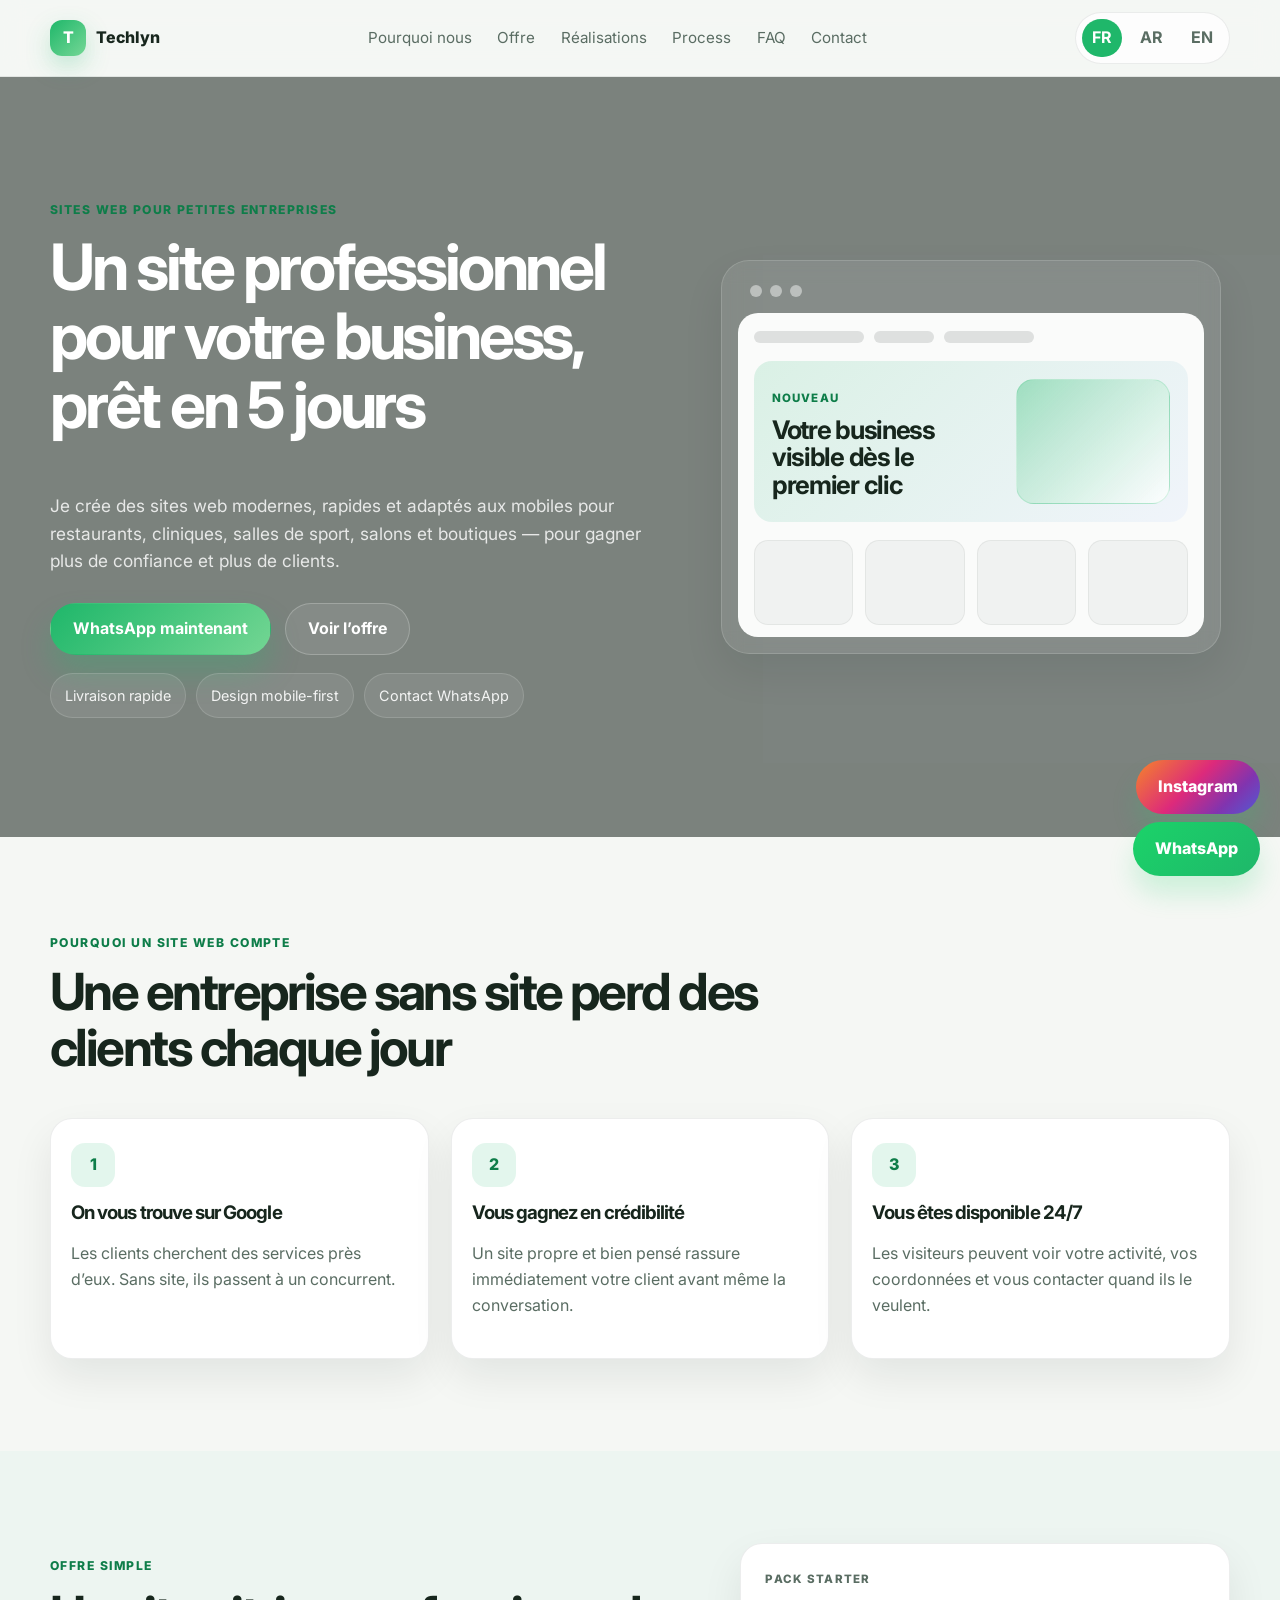
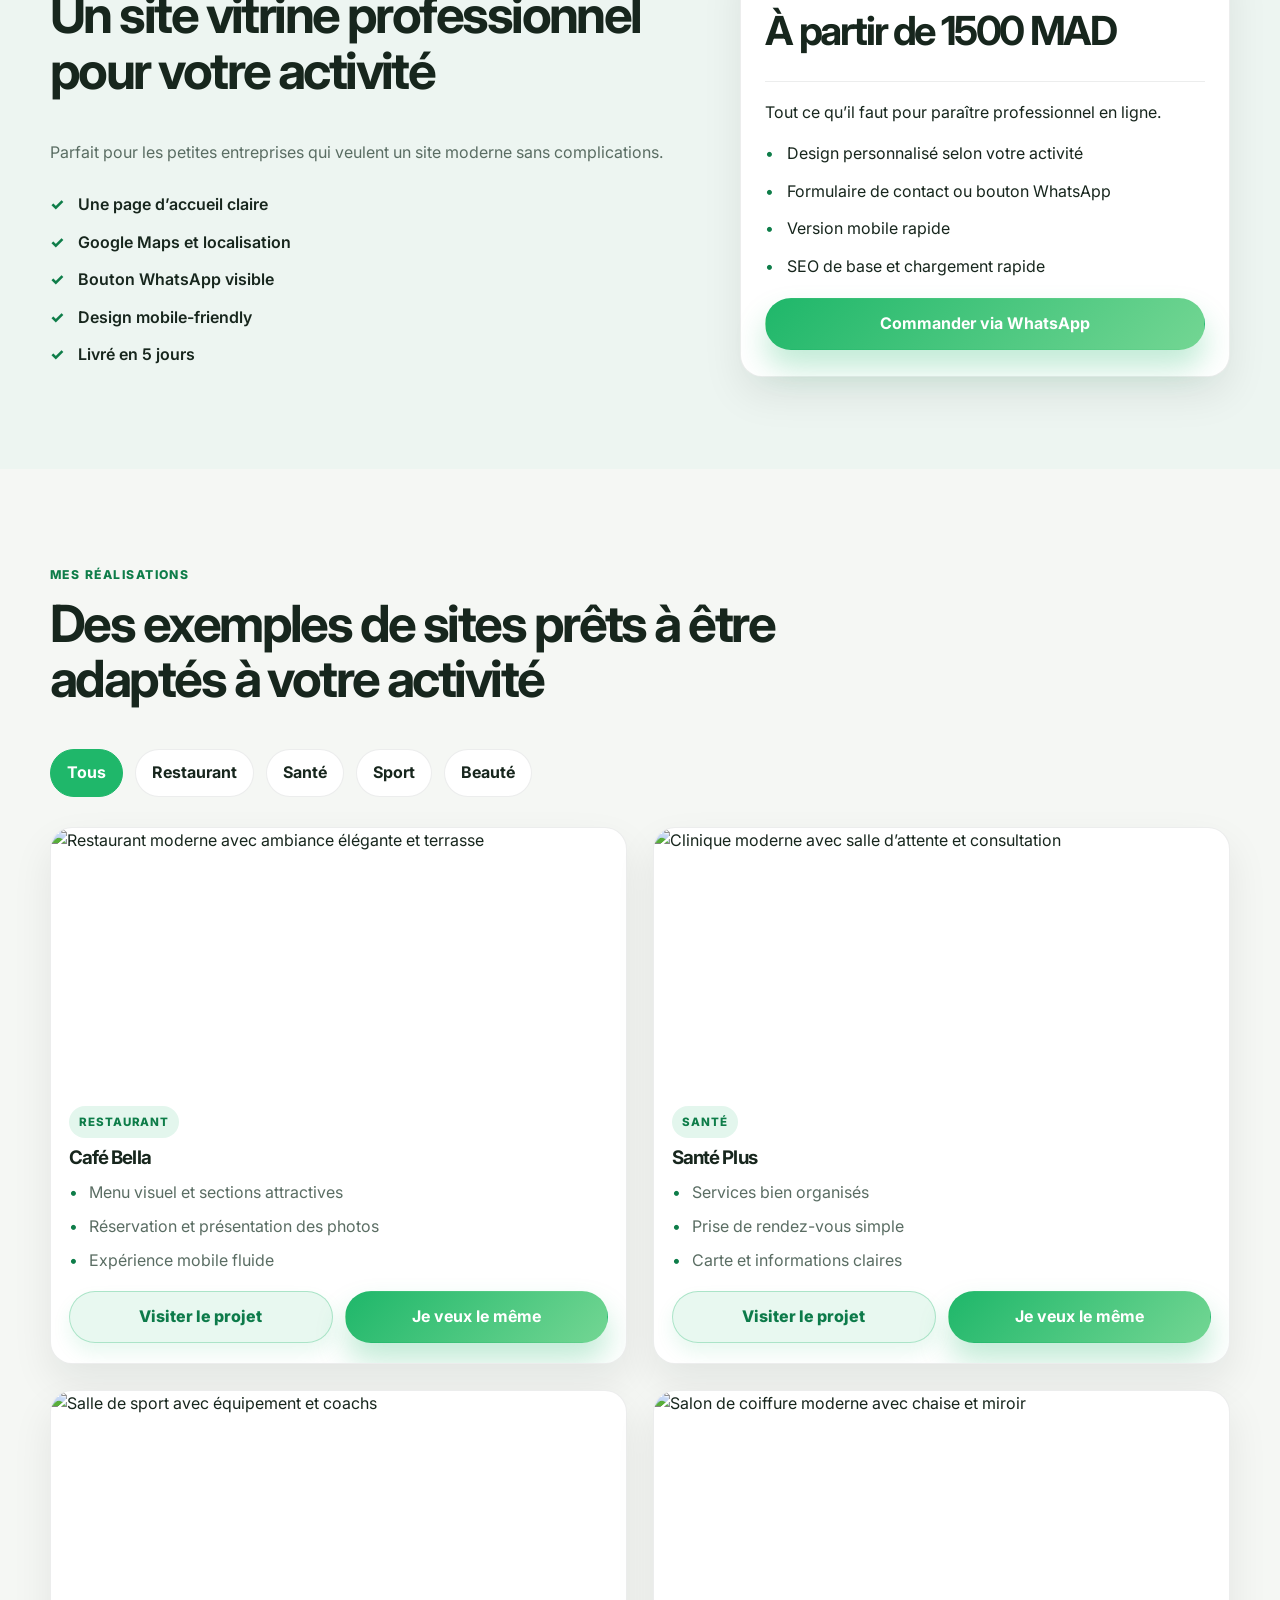
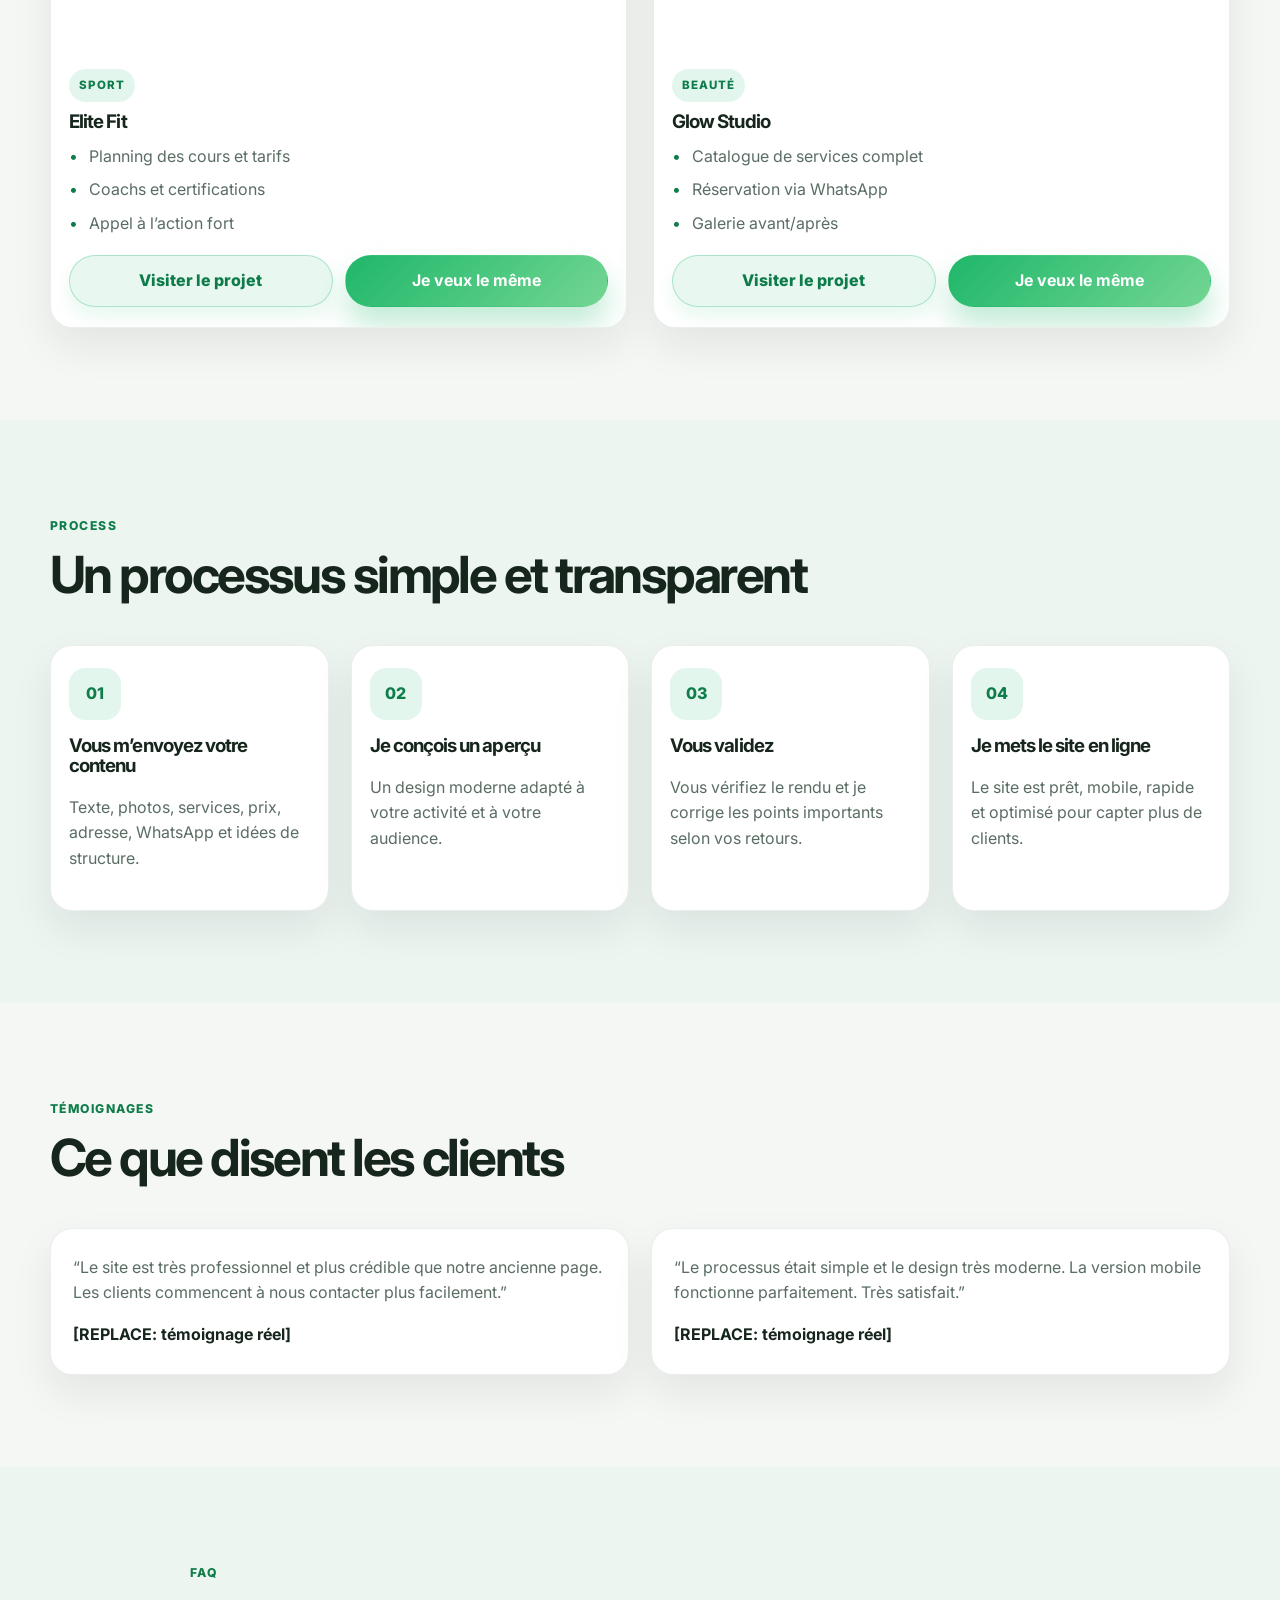
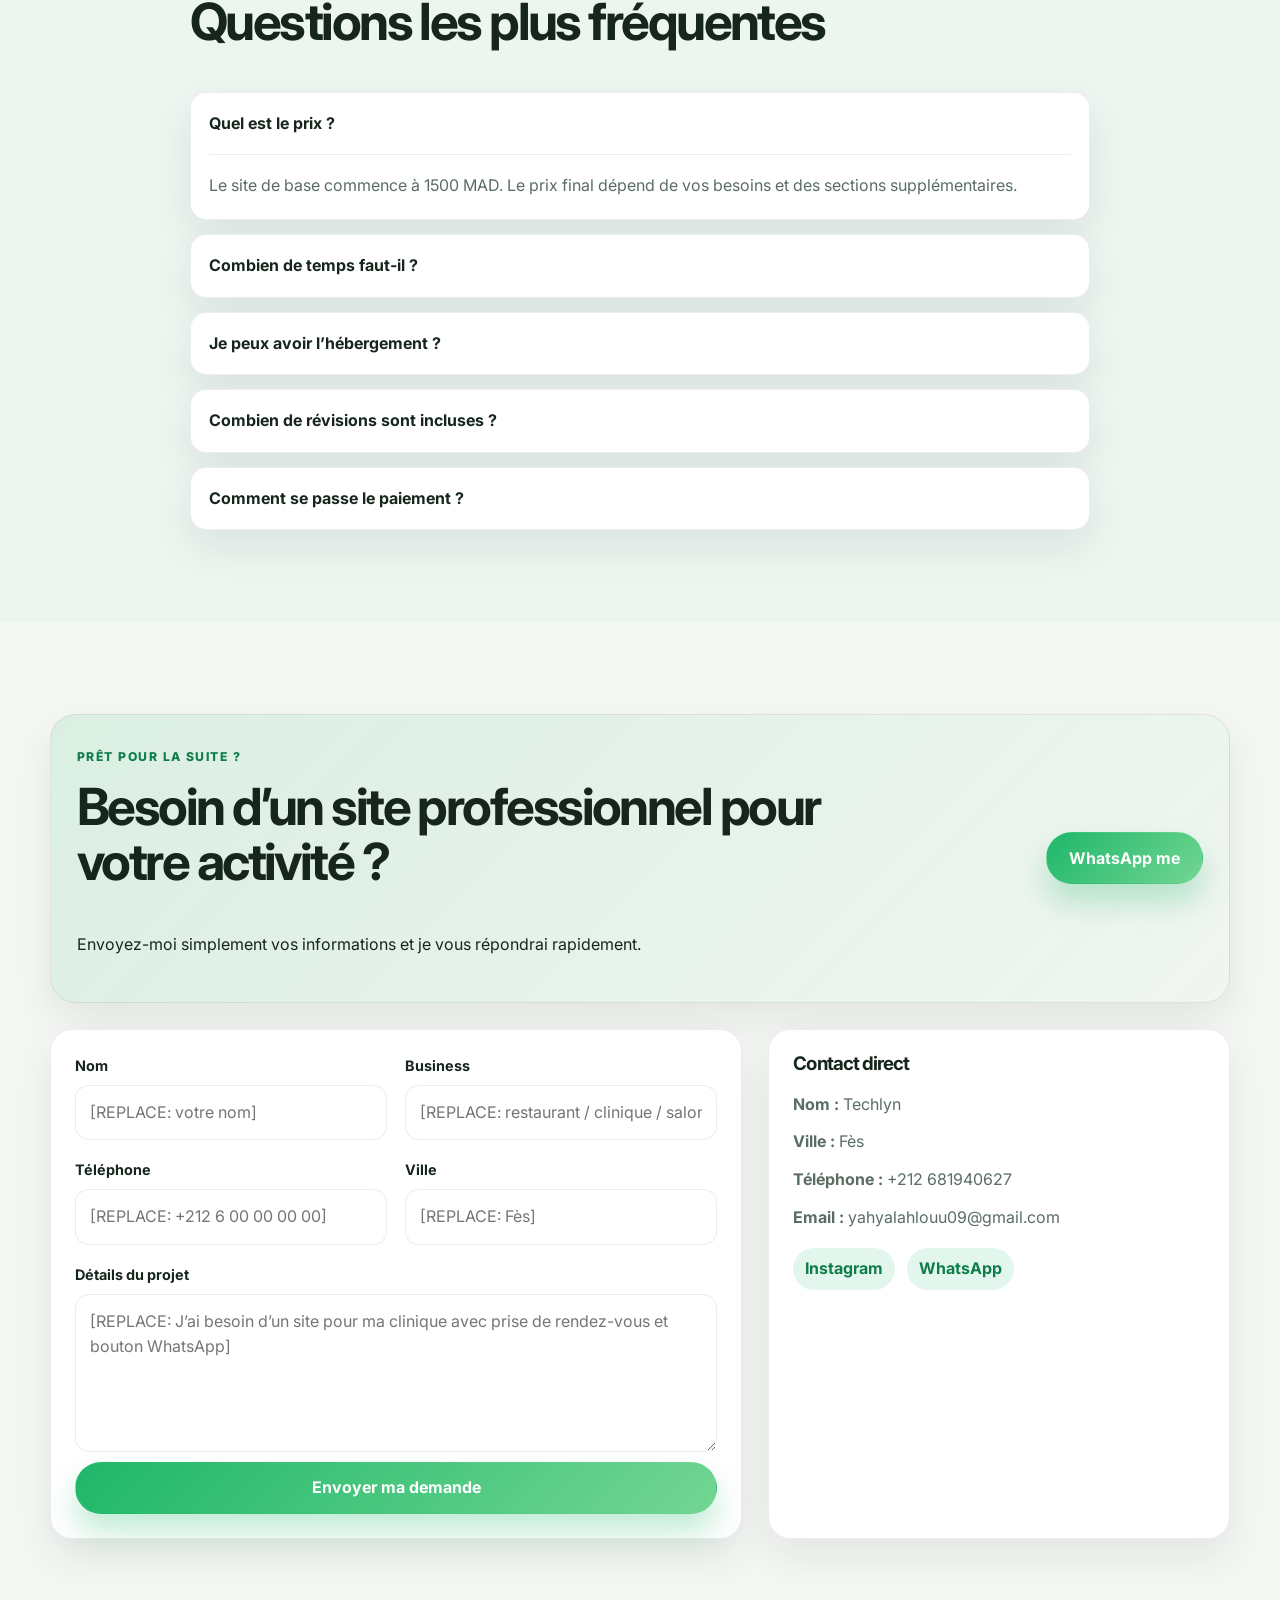
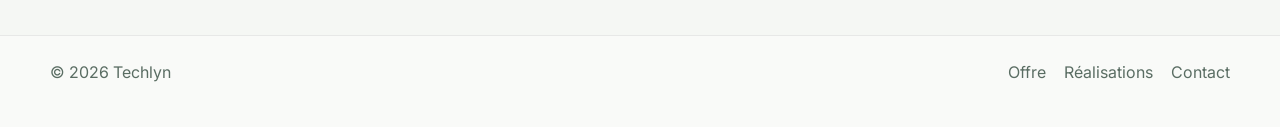
==== commit 6e436a32: "v2.2" ====
--- a/index.html
+++ b/index.html
@@ -5,13 +5,13 @@
     <meta name="viewport" content="width=device-width, initial-scale=1.0" />
     <meta
       name="description"
-      content="Yahya Lahlou conçoit des sites web rapides et modernes pour restaurants, cliniques, salles de sport, salons et boutiques. Site vitrine livré en 5 jours."
+      content="Techlyn conçoit des sites web rapides et modernes pour restaurants, cliniques, salles de sport, salons et boutiques. Site vitrine livré en 5 jours."
     />
-    <meta property="og:title" content="Yahya Lahlou | Sites web pour PME et commerces" />
+    <meta property="og:title" content="Techlyn | Sites web pour PME et commerces" />
     <meta property="og:description" content="Des sites clairs, professionnels et mobiles pour les petites entreprises." />
     <meta property="og:type" content="website" />
     <meta property="og:image" content="https://images.unsplash.com/photo-1522202176988-66273c2fd55f?auto=format&fit=crop&w=1200&q=80" />
-    <title>Yahya Lahlou | Sites web pour restaurants, cliniques, sports et salons</title>
+    <title>Techlyn | Sites web pour restaurants, cliniques, sports et salons</title>
     <link rel="preconnect" href="https://fonts.googleapis.com" />
     <link rel="preconnect" href="https://fonts.gstatic.com" crossorigin />
     <link href="https://fonts.googleapis.com/css2?family=Inter:wght@400;500;600;700;800&family=Cairo:wght@400;600;700;800&display=swap" rel="stylesheet" />
@@ -21,15 +21,15 @@
     <a class="floating-instagram" href="https://www.instagram.com/techlyn.24?utm_source=ig_web_button_share_sheet&xtok=ZDNlZDc0MzIxNw==" target="_blank" rel="noopener noreferrer" aria-label="Instagram Techlyn">
       Instagram
     </a>
-    <a class="floating-whatsapp" data-whatsapp-key="general" href="https://wa.me/212681940627?text=Bonjour%20Yahya%2C%20je%20souhaite%20un%20site%20pour%20mon%20business" target="_blank" rel="noopener noreferrer" aria-label="Contact WhatsApp">
+    <a class="floating-whatsapp" data-whatsapp-key="general" href="https://wa.me/212681940627?text=Bonjour%20Techlyn%2C%20je%20souhaite%20un%20site%20pour%20mon%20business" target="_blank" rel="noopener noreferrer" aria-label="Contact WhatsApp">
       WhatsApp
     </a>
 
     <header class="site-header">
       <div class="container nav-wrap">
         <a href="#top" class="brand" aria-label="Accueil">
-          <span class="brand-mark" data-brand-mark>Y</span>
-          <span class="brand-name" data-i18n="brandName">Yahya Lahlou</span>
+          <span class="brand-mark" data-brand-mark>T</span>
+          <span class="brand-name" data-i18n="brandName">Techlyn</span>
         </a>
 
         <nav class="main-nav" aria-label="Navigation principale">
@@ -62,7 +62,7 @@
             </p>
 
             <div class="hero-actions">
-              <a class="btn btn-primary" data-whatsapp-key="general" href="https://wa.me/212681940627?text=Bonjour%20Yahya%2C%20je%20souhaite%20un%20site%20pour%20mon%20business" target="_blank" rel="noopener noreferrer" data-i18n="ctaPrimary">WhatsApp maintenant</a>
+              <a class="btn btn-primary" data-whatsapp-key="general" href="https://wa.me/212681940627?text=Bonjour%20Techlyn%2C%20je%20souhaite%20un%20site%20pour%20mon%20business" target="_blank" rel="noopener noreferrer" data-i18n="ctaPrimary">WhatsApp maintenant</a>
               <a class="btn btn-secondary" href="#offer" data-i18n="ctaSecondary">Voir l’offre</a>
             </div>
 
@@ -161,7 +161,7 @@
               <li data-i18n="packFeature3">Version mobile rapide</li>
               <li data-i18n="packFeature4">SEO de base et chargement rapide</li>
             </ul>
-            <a class="btn btn-primary full-width" data-whatsapp-key="offer" href="https://wa.me/212681940627?text=Bonjour%20Yahya%2C%20je%20veux%20le%20pack%20site%20internet" target="_blank" rel="noopener noreferrer" data-i18n="packCta">Commander via WhatsApp</a>
+            <a class="btn btn-primary full-width" data-whatsapp-key="offer" href="https://wa.me/212681940627?text=Bonjour%20Techlyn%2C%20je%20veux%20le%20pack%20site%20internet" target="_blank" rel="noopener noreferrer" data-i18n="packCta">Commander via WhatsApp</a>
           </div>
         </div>
       </section>
@@ -403,7 +403,7 @@
           <aside class="contact-card reveal">
             <h3 data-i18n="contactName">Contact direct</h3>
             <ul>
-              <li><strong>Nom :</strong> Yahya Lahlou</li>
+              <li><strong>Nom :</strong> Techlyn</li>
               <li><strong>Ville :</strong> Fès</li>
               <li><strong>Téléphone :</strong> +212 681940627</li>
               <li><strong>Email :</strong> yahyalahlouu09@gmail.com</li>
@@ -411,7 +411,7 @@
 
             <div class="social-links">
               <a href="https://www.instagram.com/techlyn.24?utm_source=ig_web_button_share_sheet&xtok=ZDNlZDc0MzIxNw==" target="_blank" rel="noreferrer">Instagram</a>
-              <a data-whatsapp-key="general" href="https://wa.me/212681940627?text=Bonjour%20Yahya%2C%20je%20souhaite%20un%20site%20pour%20mon%20business" target="_blank" rel="noreferrer">WhatsApp</a>
+              <a data-whatsapp-key="general" href="https://wa.me/212681940627?text=Bonjour%20Techlyn%2C%20je%20souhaite%20un%20site%20pour%20mon%20business" target="_blank" rel="noreferrer">WhatsApp</a>
             </div>
           </aside>
         </div>
@@ -420,7 +420,7 @@
 
     <footer class="site-footer">
       <div class="container footer-wrap">
-        <p>© <span id="year"></span> Yahya Lahlou</p>
+        <p>© <span id="year"></span> Techlyn</p>
         <div class="footer-links">
           <a href="#offer" data-i18n="footerOffer">Offre</a>
           <a href="#portfolio" data-i18n="footerPortfolio">Réalisations</a>
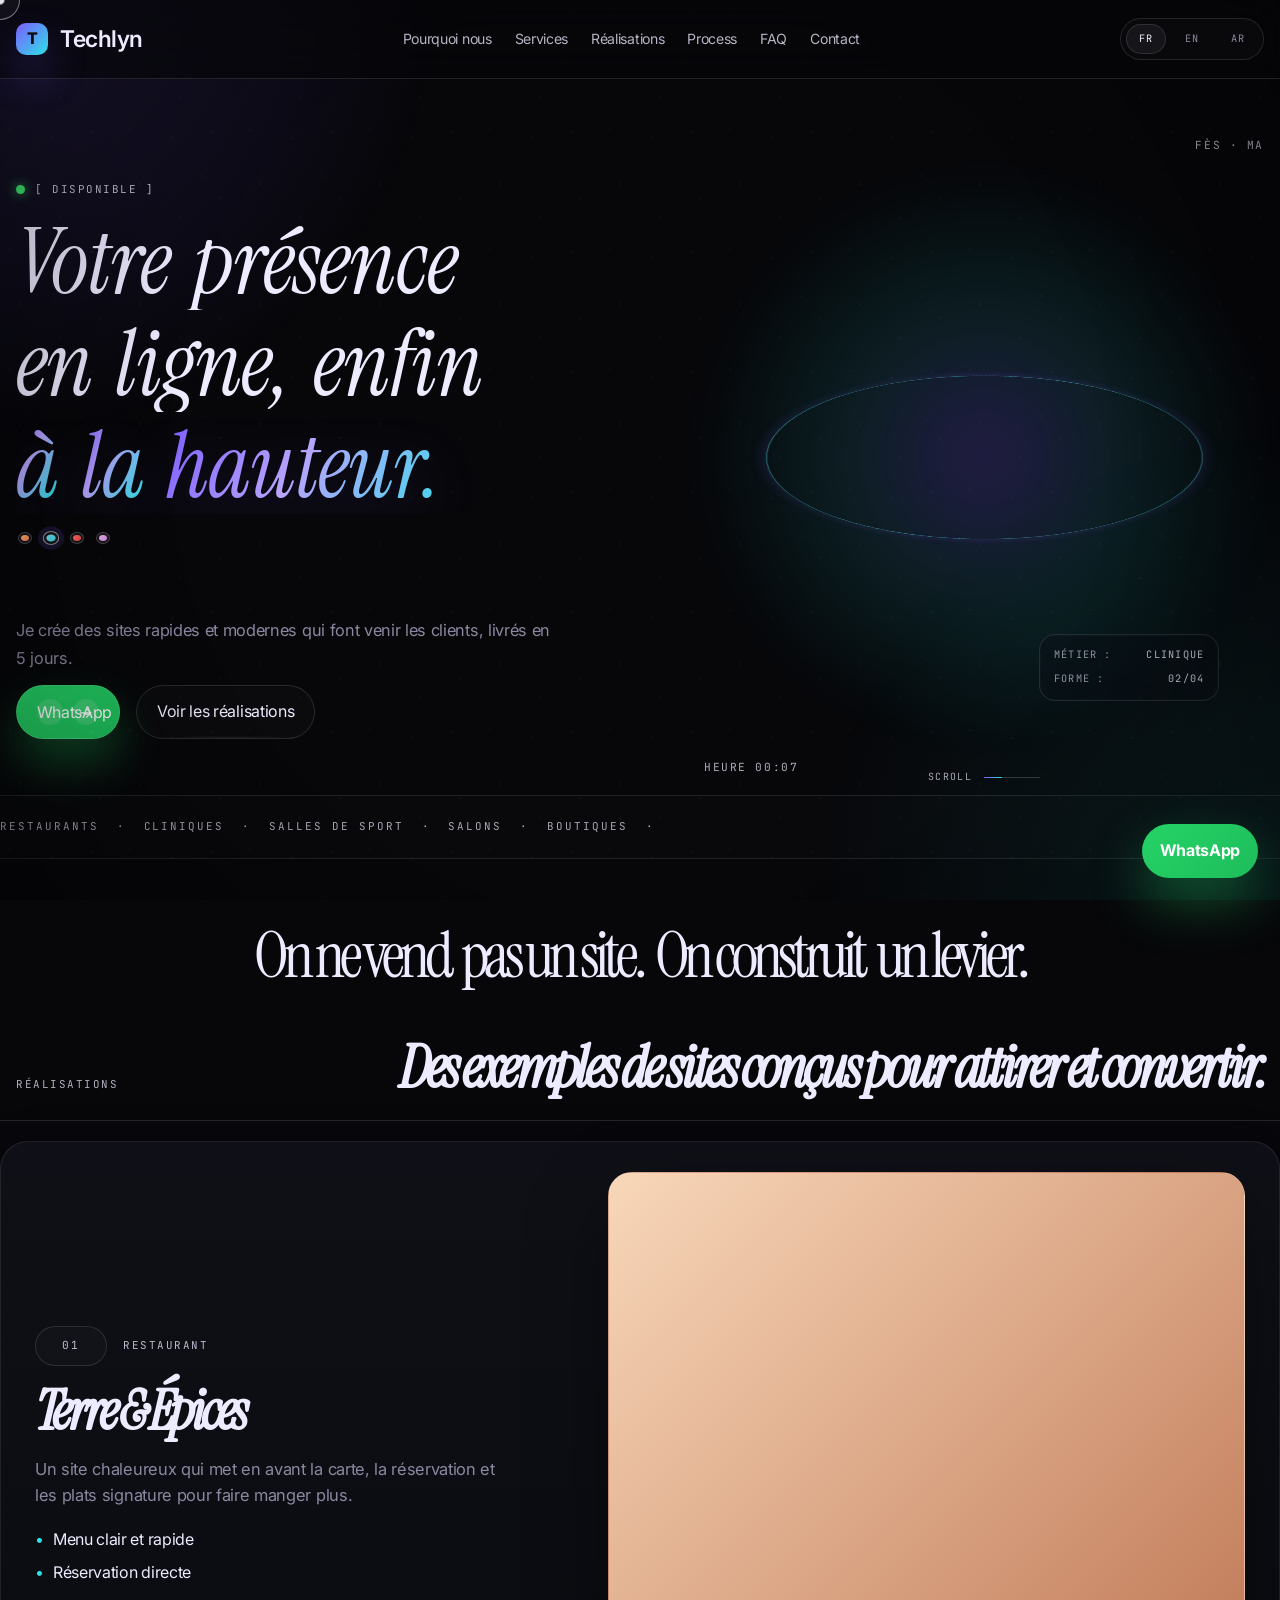
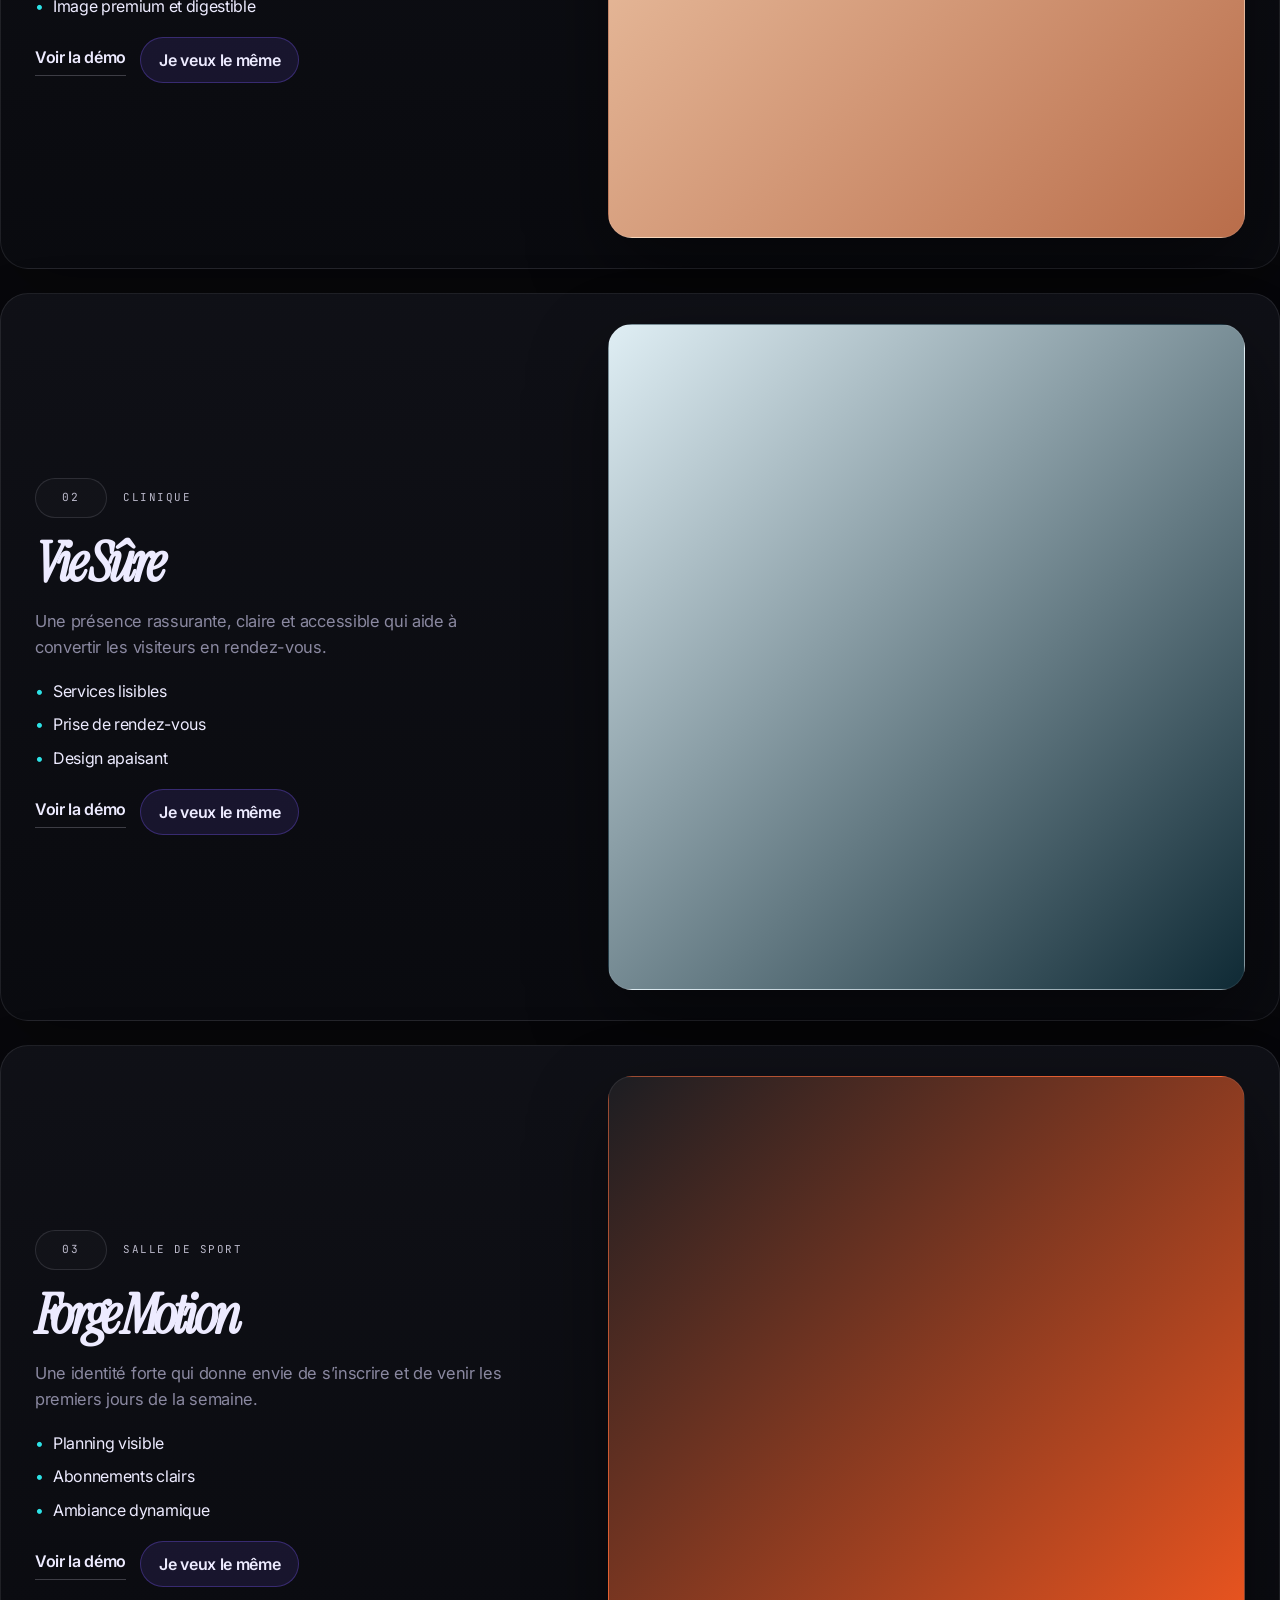
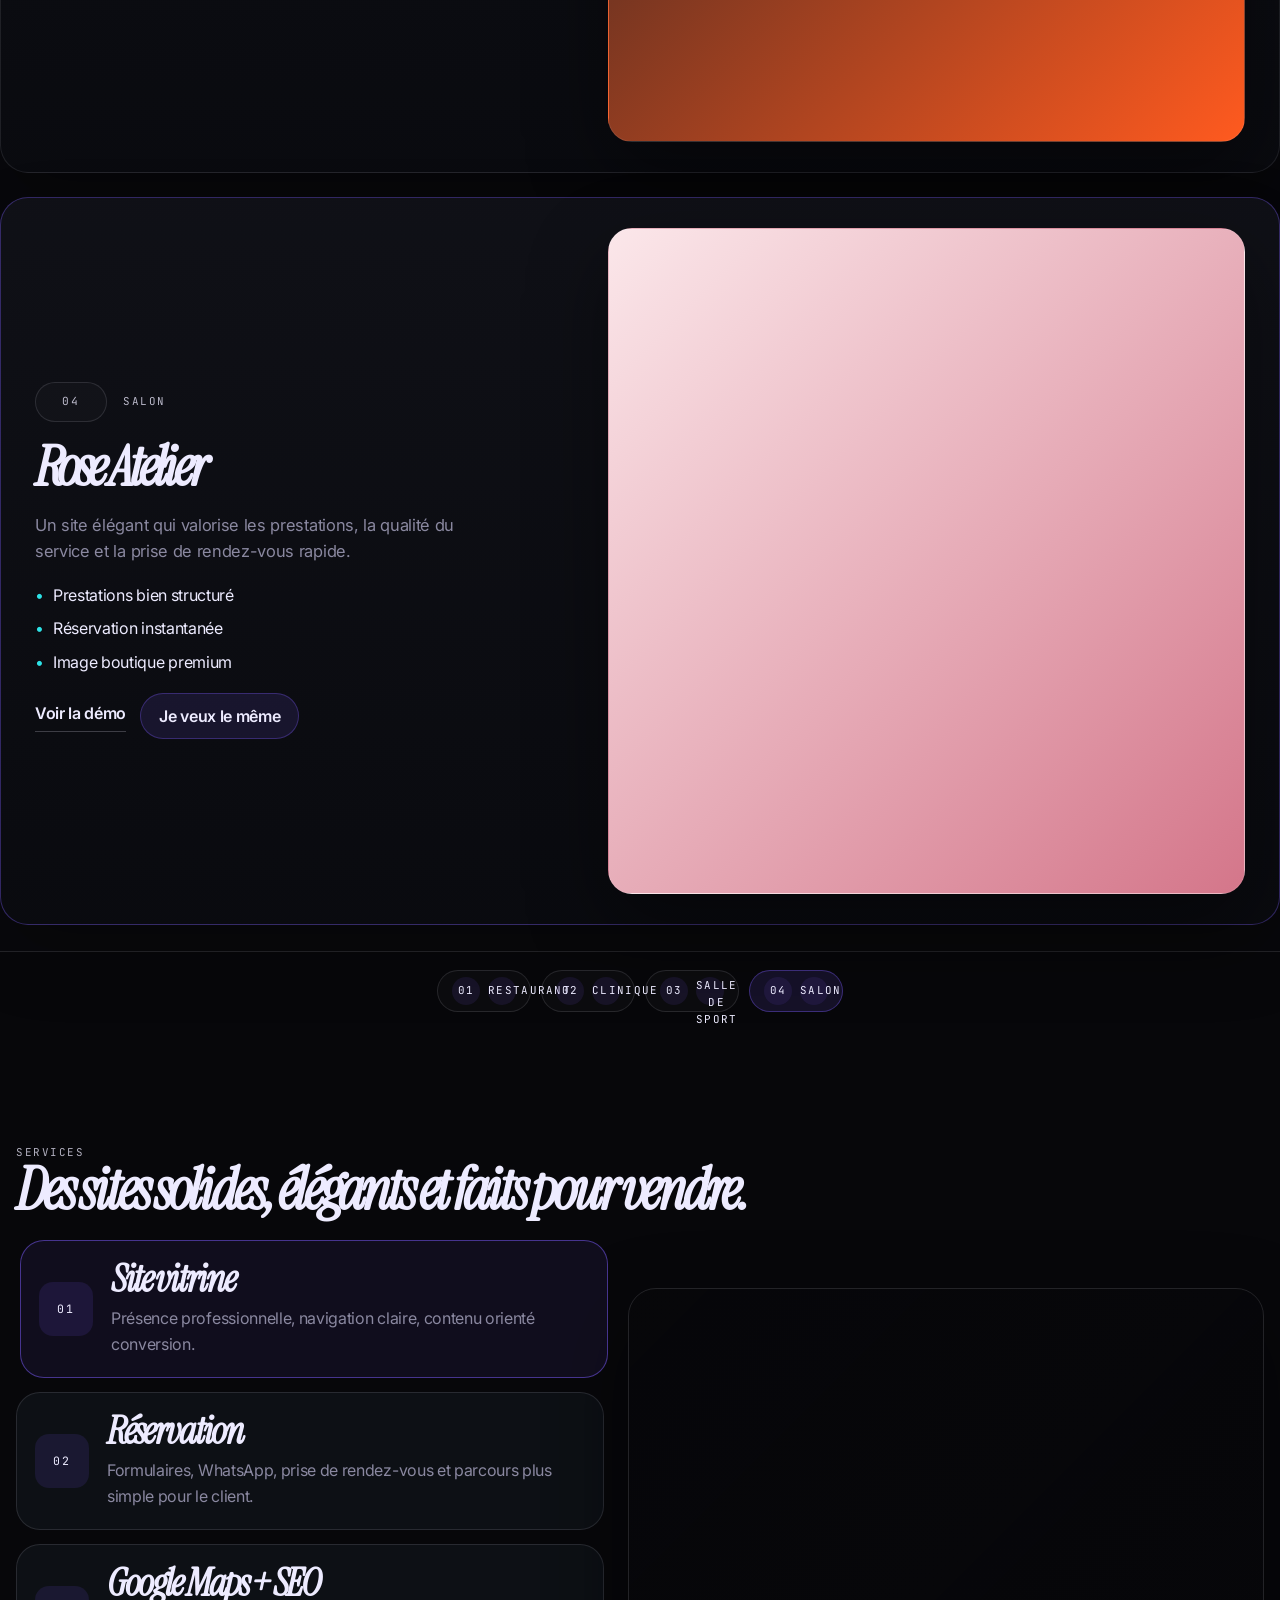
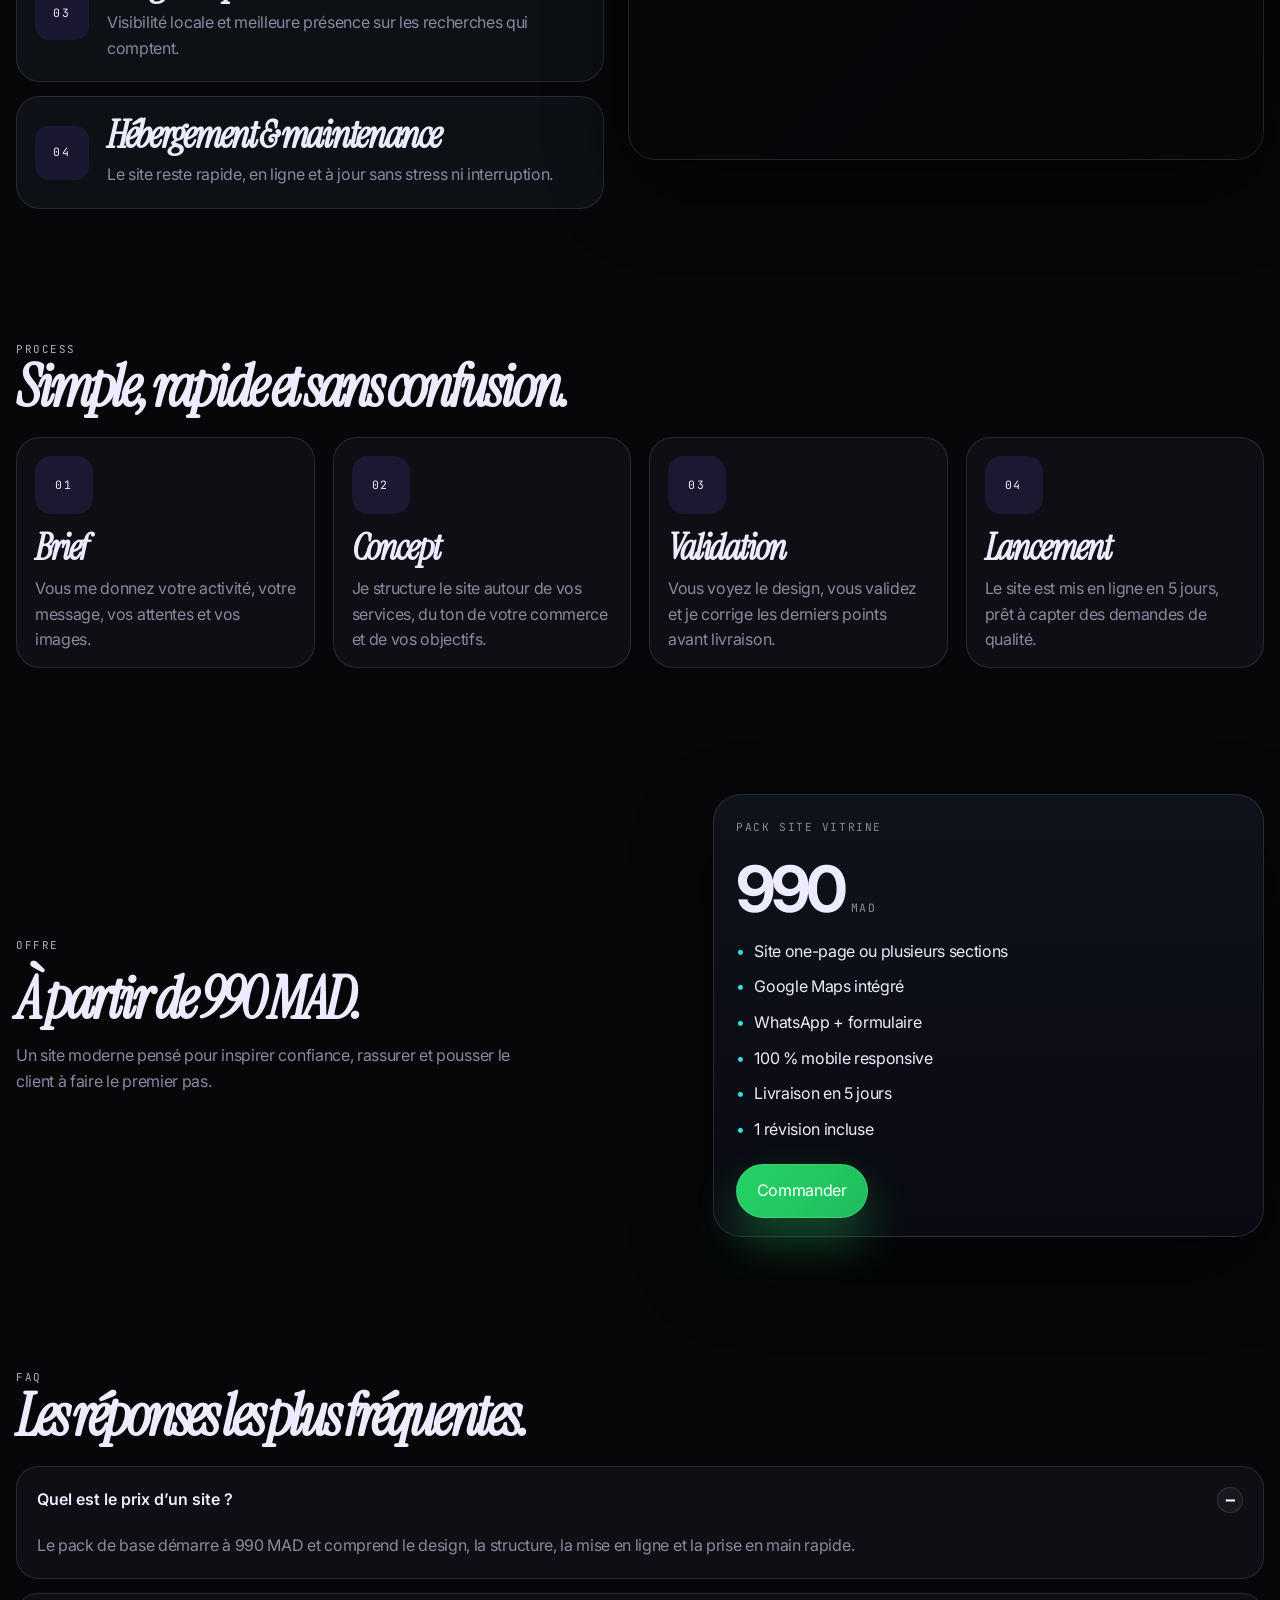
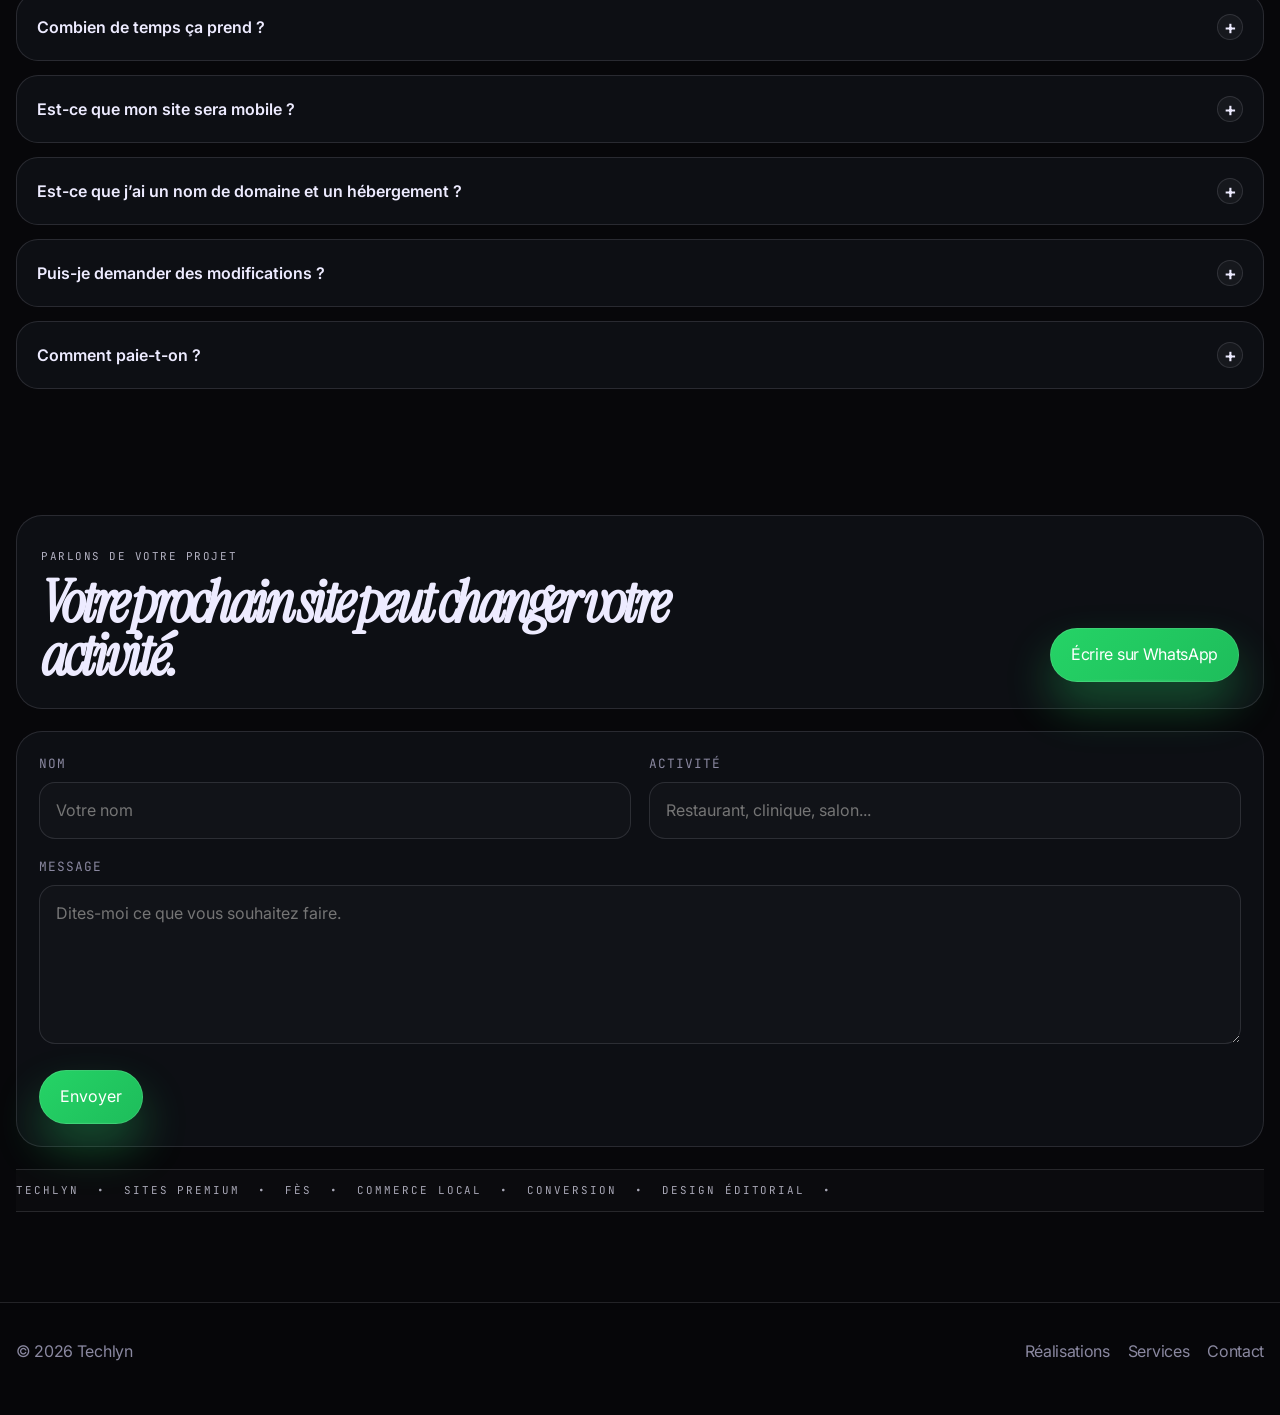
==== commit 1c4f3cfb: "v3.0" ====
--- a/index.html
+++ b/index.html
@@ -3,432 +3,530 @@
   <head>
     <meta charset="UTF-8" />
     <meta name="viewport" content="width=device-width, initial-scale=1.0" />
+    <title>Techlyn — Création de sites web pour commerces à Fès</title>
     <meta
       name="description"
-      content="Techlyn conçoit des sites web rapides et modernes pour restaurants, cliniques, salles de sport, salons et boutiques. Site vitrine livré en 5 jours."
+      content="Techlyn crée des sites rapides et modernes pour restaurants, cliniques, salles de sport, salons et boutiques à Fès. Site vitrine premium, mobile-first et orienté conversion."
     />
-    <meta property="og:title" content="Techlyn | Sites web pour PME et commerces" />
-    <meta property="og:description" content="Des sites clairs, professionnels et mobiles pour les petites entreprises." />
+    <meta property="og:title" content="Techlyn — Sites web pour commerces à Fès" />
+    <meta
+      property="og:description"
+      content="Des sites modernes, rapides et pensés pour faire vendre. J'aide les commerces locaux à gagner en visibilité et en commandes."
+    />
     <meta property="og:type" content="website" />
-    <meta property="og:image" content="https://images.unsplash.com/photo-1522202176988-66273c2fd55f?auto=format&fit=crop&w=1200&q=80" />
-    <title>Techlyn | Sites web pour restaurants, cliniques, sports et salons</title>
+    <meta property="og:image" content="https://images.unsplash.com/photo-1522202176988-66273c2fd55f?auto=format&fit=crop&w=1600&q=70" />
+    <meta property="og:site_name" content="Techlyn" />
+    <meta name="theme-color" content="#07070A" />
     <link rel="preconnect" href="https://fonts.googleapis.com" />
     <link rel="preconnect" href="https://fonts.gstatic.com" crossorigin />
-    <link href="https://fonts.googleapis.com/css2?family=Inter:wght@400;500;600;700;800&family=Cairo:wght@400;600;700;800&display=swap" rel="stylesheet" />
+    <link href="https://fonts.googleapis.com/css2?family=Instrument+Serif:ital@0;1&family=Inter:wght@400;500;600;700;800;900&family=JetBrains+Mono:wght@400;500;600;700&family=Tajawal:wght@400;500;700;800;900&display=swap" rel="stylesheet" />
     <link rel="stylesheet" href="style.css" />
+    <script type="application/ld+json">
+      {
+        "@context": "https://schema.org",
+        "@type": "ProfessionalService",
+        "name": "Techlyn — Création de sites web",
+        "image": "https://images.unsplash.com/photo-1522202176988-66273c2fd55f?auto=format&fit=crop&w=1600&q=70",
+        "description": "Création de sites web pour restaurants, cliniques, salles de sport, salons et boutiques à Fès.",
+        "areaServed": "Fès, Maroc",
+        "url": "https://example.com",
+        "priceRange": "MAD 990+",
+        "telephone": "+212600000000",
+        "email": "",
+        "address": {
+          "@type": "PostalAddress",
+          "addressLocality": "Fès",
+          "addressCountry": "MA"
+        }
+      }
+    </script>
+    <script src="https://cdnjs.cloudflare.com/ajax/libs/three.js/r128/three.min.js" defer></script>
+    <script src="https://cdnjs.cloudflare.com/ajax/libs/gsap/3.12.5/gsap.min.js" defer></script>
+    <script src="https://cdnjs.cloudflare.com/ajax/libs/gsap/3.12.5/ScrollTrigger.min.js" defer></script>
+    <script src="https://cdn.jsdelivr.net/npm/lenis@latest/dist/lenis.min.js" defer></script>
+    <script src="script.js" defer></script>
   </head>
-  <body data-lang="fr">
-    <a class="floating-instagram" href="https://www.instagram.com/techlyn.24?utm_source=ig_web_button_share_sheet&xtok=ZDNlZDc0MzIxNw==" target="_blank" rel="noopener noreferrer" aria-label="Instagram Techlyn">
-      Instagram
-    </a>
-    <a class="floating-whatsapp" data-whatsapp-key="general" href="https://wa.me/212681940627?text=Bonjour%20Techlyn%2C%20je%20souhaite%20un%20site%20pour%20mon%20business" target="_blank" rel="noopener noreferrer" aria-label="Contact WhatsApp">
+  <body>
+    <div class="noise-layer" aria-hidden="true"></div>
+    <div class="cursor cursor-dot" aria-hidden="true"></div>
+    <div class="cursor cursor-ring" aria-hidden="true"></div>
+    <div class="scroll-progress" aria-hidden="true"></div>
+
+    <div class="preloader" aria-live="polite" aria-label="Chargement du site">
+      <div class="preloader-inner">
+        <span class="preloader-tag" data-i18n="brand">Techlyn</span>
+        <div class="preloader-bar"><span id="preloader-fill"></span></div>
+        <div class="preloader-count"><span id="preloader-number">0</span>%</div>
+      </div>
+    </div>
+
+    <a class="floating-whatsapp" href="https://wa.me/212600000000?text=Bonjour%20Yahya%2C%20je%20voudrais%20un%20site%20pour%20mon%20activit%C3%A9." target="_blank" rel="noopener noreferrer" data-i18n-aria="hero.ctaPrimary" aria-label="WhatsApp">
       WhatsApp
     </a>
 
     <header class="site-header">
       <div class="container nav-wrap">
-        <a href="#top" class="brand" aria-label="Accueil">
-          <span class="brand-mark" data-brand-mark>T</span>
-          <span class="brand-name" data-i18n="brandName">Techlyn</span>
+        <a href="#top" class="brand" aria-label="Accueil Techlyn" data-i18n-aria="brand">
+          <span class="brand-mark">T</span>
+          <span class="brand-name" data-i18n="brand">Techlyn</span>
         </a>
 
         <nav class="main-nav" aria-label="Navigation principale">
-          <a href="#why" data-i18n="navWhy">Pourquoi nous</a>
-          <a href="#offer" data-i18n="navOffer">Offre</a>
-          <a href="#portfolio" data-i18n="navPortfolio">Réalisations</a>
-          <a href="#process" data-i18n="navProcess">Process</a>
-          <a href="#faq" data-i18n="navFaq">FAQ</a>
-          <a href="#contact" data-i18n="navContact">Contact</a>
+          <a href="#why" data-i18n="nav.why">Pourquoi nous</a>
+          <a href="#services" data-i18n="nav.services">Services</a>
+          <a href="#portfolio" data-i18n="nav.portfolio">Réalisations</a>
+          <a href="#process" data-i18n="nav.process">Process</a>
+          <a href="#faq" data-i18n="nav.faq">FAQ</a>
+          <a href="#contact" data-i18n="nav.contact">Contact</a>
         </nav>
 
-        <div class="lang-switch" aria-label="Choix de langue">
-          <button class="lang-btn active" type="button" data-lang="fr">FR</button>
-          <button class="lang-btn" type="button" data-lang="ar">AR</button>
-          <button class="lang-btn" type="button" data-lang="en">EN</button>
+        <div class="nav-actions">
+          <div class="lang-switch" aria-label="Choix de langue">
+            <button class="lang-btn active" type="button" data-lang="fr" aria-label="Français" aria-pressed="true">FR</button>
+            <button class="lang-btn" type="button" data-lang="en" aria-label="English" aria-pressed="false">EN</button>
+            <button class="lang-btn" type="button" data-lang="ar" aria-label="العربية" aria-pressed="false">AR</button>
+          </div>
+          <button class="menu-toggle" type="button" aria-label="Ouvrir le menu" aria-expanded="false">
+            <span></span>
+            <span></span>
+          </button>
         </div>
       </div>
     </header>
 
-    <main id="top">
-      <section class="hero section">
-        <div class="hero-overlay"></div>
+    <div class="fullscreen-menu" aria-hidden="true">
+      <div class="fullscreen-inner">
+        <a href="#why" data-i18n="nav.why">Pourquoi nous</a>
+        <a href="#services" data-i18n="nav.services">Services</a>
+        <a href="#portfolio" data-i18n="nav.portfolio">Réalisations</a>
+        <a href="#process" data-i18n="nav.process">Process</a>
+        <a href="#faq" data-i18n="nav.faq">FAQ</a>
+        <a href="#contact" data-i18n="nav.contact">Contact</a>
+      </div>
+    </div>
+
+    <main id="top" class="page-shell">
+      <section class="hero-panel">
         <div class="container hero-grid">
-          <div class="hero-copy reveal">
-            <span class="eyebrow" data-i18n="heroEyebrow">Sites web pour petites entreprises</span>
-            <h1 data-i18n="heroTitle">Un site professionnel pour votre business, prêt en 5 jours</h1>
-            <p class="lead" data-i18n="heroDesc">
-              Je crée des sites web modernes, rapides et adaptés aux mobiles pour restaurants, cliniques, salles de sport,
-              salons et boutiques — pour gagner plus de confiance et plus de clients.
-            </p>
-
-            <div class="hero-actions">
-              <a class="btn btn-primary" data-whatsapp-key="general" href="https://wa.me/212681940627?text=Bonjour%20Techlyn%2C%20je%20souhaite%20un%20site%20pour%20mon%20business" target="_blank" rel="noopener noreferrer" data-i18n="ctaPrimary">WhatsApp maintenant</a>
-              <a class="btn btn-secondary" href="#offer" data-i18n="ctaSecondary">Voir l’offre</a>
-            </div>
-
-            <ul class="trust-list" aria-label="Avantages">
-              <li data-i18n="trust1">Livraison rapide</li>
-              <li data-i18n="trust2">Design mobile-first</li>
-              <li data-i18n="trust3">Contact WhatsApp</li>
+          <div class="hero-copy">
+            <div class="hud hud-left"><span class="hud-led"></span><span data-i18n="hero.available">[ DISPONIBLE ]</span></div>
+
+            <h1 class="hero-title" aria-live="polite">
+              <span class="hero-line hero-line-top">
+                <span class="title-part" data-i18n="hero.line1">Votre</span>
+                <span class="title-part" data-i18n="hero.line2">présence</span>
+              </span>
+              <span class="hero-line hero-line-mid">
+                <span class="title-part" data-i18n="hero.line3">en</span>
+                <span class="title-part" data-i18n="hero.line4">ligne,</span>
+                <span class="title-part" data-i18n="hero.line5">enfin</span>
+              </span>
+              <span class="hero-line hero-line-bottom">
+                <span class="title-part title-part-accent" data-i18n="hero.line6">à</span>
+                <span class="title-part title-part-accent" data-i18n="hero.line7">la</span>
+                <span class="title-part title-part-accent" data-i18n="hero.line8">hauteur.</span>
+              </span>
+            </h1>
+
+            <div class="hero-selector" aria-label="Sélection du métier">
+              <button class="selector-dot is-active" type="button" data-demo="restaurant" data-theme="restaurant" aria-label="Restaurant"></button>
+              <button class="selector-dot" type="button" data-demo="clinique" data-theme="clinique" aria-label="Clinique"></button>
+              <button class="selector-dot" type="button" data-demo="sport" data-theme="sport" aria-label="Salle de sport"></button>
+              <button class="selector-dot" type="button" data-demo="salon" data-theme="salon" aria-label="Salon"></button>
+            </div>
+
+            <div class="hero-note">
+              <p class="hero-subtitle" aria-live="polite">Menu, réservation et avis : tout est à portée de clic.</p>
+              <p class="hero-paragraph">Je crée des sites rapides et modernes qui font venir les clients, livrés en 5 jours.</p>
+
+              <div class="hero-actions">
+                <a id="hero-whatsapp" class="pill-button primary" href="https://wa.me/212600000000?text=Bonjour%20Yahya%2C%20je%20voudrais%20un%20site%20pour%20mon%20activit%C3%A9." target="_blank" rel="noopener noreferrer">
+                  <span data-i18n="hero.ctaPrimary">WhatsApp</span> <span>→</span>
+                </a>
+                <a id="hero-portfolio-link" class="pill-button secondary" href="demos/restaurant/index.html" target="_blank" rel="noopener noreferrer" data-i18n="hero.ctaSecondary">Voir les réalisations</a>
+              </div>
+            </div>
+          </div>
+
+          <div class="hero-visual" data-theme="restaurant" aria-hidden="true">
+            <div class="hero-glow"></div>
+            <div class="orb-shell">
+              <div class="orb-ring"></div>
+              <canvas id="hero-canvas"></canvas>
+            </div>
+            <div class="hero-hud hud-top-right" data-i18n="hero.readout.location">FÈS · MA</div>
+            <div class="hero-hud hud-bottom-left"><span data-i18n="hero.readout.time">HEURE</span> <span id="local-time">--:--</span></div>
+            <div class="hero-readout">
+              <span class="readout-line"><span class="readout-prefix" data-i18n="hero.readout.jobLabel">MÉTIER :</span> <span id="orb-job">RESTAURANT</span></span>
+              <span class="readout-line"><span class="readout-prefix" data-i18n="hero.readout.form">FORME :</span> <span id="orb-form">01/04</span></span>
+            </div>
+            <div class="hero-scroll-indicator"><span data-i18n="hero.readout.scroll">SCROLL</span><span class="scroll-bar"><i></i></span></div>
+          </div>
+        </div>
+        <div class="hero-marquee" aria-hidden="true">
+          <div class="marquee-track">
+            <span data-i18n="hero.marquee.item1">Restaurants</span>
+            <span>·</span>
+            <span data-i18n="hero.marquee.item2">Cliniques</span>
+            <span>·</span>
+            <span data-i18n="hero.marquee.item3">Salles de sport</span>
+            <span>·</span>
+            <span data-i18n="hero.marquee.item4">Salons</span>
+            <span>·</span>
+            <span data-i18n="hero.marquee.item5">Boutiques</span>
+            <span>·</span>
+          </div>
+        </div>
+      </section>
+
+      <section class="manifesto-section" id="why">
+        <div class="container manifesto-wrap">
+          <p class="manifesto-text">
+            <span data-i18n="sections.why.text1">On ne vend</span>
+            <span data-i18n="sections.why.text2">pas un site.</span>
+            <span data-i18n="sections.why.text3">On construit</span>
+            <span data-i18n="sections.why.text4">un levier.</span>
+          </p>
+        </div>
+      </section>
+
+      <section class="projects-section" id="portfolio">
+        <div class="container section-head">
+          <div class="eyebrow-block" data-i18n="sections.realizations.eyebrow">RÉALISATIONS</div>
+          <h2 data-i18n="sections.realizations.title">Des exemples de sites conçus pour attirer et convertir.</h2>
+        </div>
+
+        <div class="project-pin">
+          <div class="project-stage">
+            <article class="project-slide active" data-index="01" data-name="Restaurant">
+              <div class="container project-layout">
+                <div class="project-copy">
+                  <div class="project-meta">
+                    <span class="project-number">01</span>
+                    <span class="project-name" data-i18n="sections.realizations.tabs.restaurant">Restaurant</span>
+                  </div>
+                  <h3>Terre & Épices</h3>
+                  <p>Un site chaleureux qui met en avant la carte, la réservation et les plats signature pour faire manger plus.</p>
+                  <ul class="project-points">
+                    <li>Menu clair et rapide</li>
+                    <li>Réservation directe</li>
+                    <li>Image premium et digestible</li>
+                  </ul>
+                  <div class="project-actions">
+                    <a href="demos/restaurant/index.html" target="_blank" rel="noopener noreferrer" data-i18n="sections.realizations.view">Voir la démo</a>
+                    <a class="project-cta" href="https://wa.me/212600000000?text=Bonjour%20Yahya%2C%20je%20voudrais%20un%20site%20pour%20mon%20restaurant." target="_blank" rel="noopener noreferrer" data-i18n="sections.realizations.same">Je veux le même</a>
+                  </div>
+                </div>
+                <div class="project-visual">
+                  <img src="https://images.unsplash.com/photo-1517248135467-4c7edcad34c4?auto=format&fit=crop&w=1600&q=70" alt="Restaurant dans un espace chaleureux" loading="lazy" width="1600" height="1100" onerror="this.style.display='none'; this.parentElement.style.background='linear-gradient(135deg, #f8d7b9, #b96d4a)';" />
+                </div>
+              </div>
+            </article>
+
+            <article class="project-slide" data-index="02" data-name="Clinique">
+              <div class="container project-layout">
+                <div class="project-copy">
+                  <div class="project-meta">
+                    <span class="project-number">02</span>
+                    <span class="project-name" data-i18n="sections.realizations.tabs.clinique">Clinique</span>
+                  </div>
+                  <h3>Vie Sûre</h3>
+                  <p>Une présence rassurante, claire et accessible qui aide à convertir les visiteurs en rendez-vous.</p>
+                  <ul class="project-points">
+                    <li>Services lisibles</li>
+                    <li>Prise de rendez-vous</li>
+                    <li>Design apaisant</li>
+                  </ul>
+                  <div class="project-actions">
+                    <a href="demos/clinique/index.html" target="_blank" rel="noopener noreferrer" data-i18n="sections.realizations.view">Voir la démo</a>
+                    <a class="project-cta" href="https://wa.me/212600000000?text=Bonjour%20Yahya%2C%20je%20voudrais%20un%20site%20pour%20ma%20clinique." target="_blank" rel="noopener noreferrer" data-i18n="sections.realizations.same">Je veux le même</a>
+                  </div>
+                </div>
+                <div class="project-visual">
+                  <img src="https://images.unsplash.com/photo-1538108149393-fbbd81895907?auto=format&fit=crop&w=1600&q=70" alt="Clinique moderne et lumineuse" loading="lazy" width="1600" height="1100" onerror="this.style.display='none'; this.parentElement.style.background='linear-gradient(135deg, #dfeef4, #0f2a35)';" />
+                </div>
+              </div>
+            </article>
+
+            <article class="project-slide" data-index="03" data-name="Salle de sport">
+              <div class="container project-layout">
+                <div class="project-copy">
+                  <div class="project-meta">
+                    <span class="project-number">03</span>
+                    <span class="project-name" data-i18n="sections.realizations.tabs.sport">Salle de sport</span>
+                  </div>
+                  <h3>Forge Motion</h3>
+                  <p>Une identité forte qui donne envie de s’inscrire et de venir les premiers jours de la semaine.</p>
+                  <ul class="project-points">
+                    <li>Planning visible</li>
+                    <li>Abonnements clairs</li>
+                    <li>Ambiance dynamique</li>
+                  </ul>
+                  <div class="project-actions">
+                    <a href="demos/salle-sport/index.html" target="_blank" rel="noopener noreferrer" data-i18n="sections.realizations.view">Voir la démo</a>
+                    <a class="project-cta" href="https://wa.me/212600000000?text=Bonjour%20Yahya%2C%20je%20voudrais%20un%20site%20pour%20ma%20salle%20de%20sport." target="_blank" rel="noopener noreferrer" data-i18n="sections.realizations.same">Je veux le même</a>
+                  </div>
+                </div>
+                <div class="project-visual">
+                  <img src="https://images.unsplash.com/photo-1517836357463-d25dfeac3438?auto=format&fit=crop&w=1600&q=70" alt="Salle de sport dynamique et moderne" loading="lazy" width="1600" height="1100" onerror="this.style.display='none'; this.parentElement.style.background='linear-gradient(135deg, #1c1d22, #ff5a1f)';" />
+                </div>
+              </div>
+            </article>
+
+            <article class="project-slide" data-index="04" data-name="Salon">
+              <div class="container project-layout">
+                <div class="project-copy">
+                  <div class="project-meta">
+                    <span class="project-number">04</span>
+                    <span class="project-name" data-i18n="sections.realizations.tabs.salon">Salon</span>
+                  </div>
+                  <h3>Rose Atelier</h3>
+                  <p>Un site élégant qui valorise les prestations, la qualité du service et la prise de rendez-vous rapide.</p>
+                  <ul class="project-points">
+                    <li>Prestations bien structuré</li>
+                    <li>Réservation instantanée</li>
+                    <li>Image boutique premium</li>
+                  </ul>
+                  <div class="project-actions">
+                    <a href="demos/salon/index.html" target="_blank" rel="noopener noreferrer" data-i18n="sections.realizations.view">Voir la démo</a>
+                    <a class="project-cta" href="https://wa.me/212600000000?text=Bonjour%20Yahya%2C%20je%20voudrais%20un%20site%20pour%20mon%20salon." target="_blank" rel="noopener noreferrer" data-i18n="sections.realizations.same">Je veux le même</a>
+                  </div>
+                </div>
+                <div class="project-visual">
+                  <img src="https://images.unsplash.com/photo-1521590832167-7bcbfaa6381f?auto=format&fit=crop&w=1600&q=70" alt="Salon de beauté et coiffure" loading="lazy" width="1600" height="1100" onerror="this.style.display='none'; this.parentElement.style.background='linear-gradient(135deg, #fbe7ea, #d4768a)';" />
+                </div>
+              </div>
+            </article>
+          </div>
+
+          <div class="project-rail container" aria-label="Sélection de projets">
+            <button class="project-rail-item active" type="button" data-slide-index="0"><span>01</span><span data-i18n="sections.realizations.tabs.restaurant">Restaurant</span></button>
+            <button class="project-rail-item" type="button" data-slide-index="1"><span>02</span><span data-i18n="sections.realizations.tabs.clinique">Clinique</span></button>
+            <button class="project-rail-item" type="button" data-slide-index="2"><span>03</span><span data-i18n="sections.realizations.tabs.sport">Sport</span></button>
+            <button class="project-rail-item" type="button" data-slide-index="3"><span>04</span><span data-i18n="sections.realizations.tabs.salon">Salon</span></button>
+          </div>
+        </div>
+      </section>
+
+      <section class="services-section" id="services">
+        <div class="container section-block">
+          <div class="section-header">
+            <span class="eyebrow" data-i18n="sections.services.eyebrow">SERVICES</span>
+            <h2 data-i18n="sections.services.title">Des sites solides, élégants et faits pour vendre.</h2>
+          </div>
+
+          <div class="services-layout">
+            <div class="services-list">
+              <article class="service-item active" data-image="https://images.unsplash.com/photo-1522202176988-66273c2fd55f?auto=format&fit=crop&w=1200&q=70">
+                <span class="service-index">01</span>
+                <div class="service-copy">
+                  <h3 data-i18n="sections.services.service1">Site vitrine</h3>
+                  <p data-i18n="sections.services.service1p">Présence professionnelle, navigation claire, contenu orienté conversion.</p>
+                </div>
+              </article>
+
+              <article class="service-item" data-image="https://images.unsplash.com/photo-1556740749-887f6717d7e4?auto=format&fit=crop&w=1200&q=70">
+                <span class="service-index">02</span>
+                <div class="service-copy">
+                  <h3 data-i18n="sections.services.service2">Réservation</h3>
+                  <p data-i18n="sections.services.service2p">Formulaires, WhatsApp, prise de rendez-vous et parcours plus simple pour le client.</p>
+                </div>
+              </article>
+
+              <article class="service-item" data-image="https://images.unsplash.com/photo-1460925895917-afdab827c52f?auto=format&fit=crop&w=1200&q=70">
+                <span class="service-index">03</span>
+                <div class="service-copy">
+                  <h3 data-i18n="sections.services.service3">Google Maps + SEO</h3>
+                  <p data-i18n="sections.services.service3p">Visibilité locale et meilleure présence sur les recherches qui comptent.</p>
+                </div>
+              </article>
+
+              <article class="service-item" data-image="https://images.unsplash.com/photo-1516321318423-f06f85e504b3?auto=format&fit=crop&w=1200&q=70">
+                <span class="service-index">04</span>
+                <div class="service-copy">
+                  <h3 data-i18n="sections.services.service4">Hébergement & maintenance</h3>
+                  <p data-i18n="sections.services.service4p">Le site reste rapide, en ligne et à jour sans stress ni interruption.</p>
+                </div>
+              </article>
+            </div>
+
+            <div class="service-preview">
+              <div class="service-preview-image" id="service-preview-image"></div>
+            </div>
+          </div>
+        </div>
+      </section>
+
+      <section class="process-section" id="process">
+        <div class="container section-block">
+          <div class="section-header">
+            <span class="eyebrow" data-i18n="sections.process.eyebrow">PROCESS</span>
+            <h2 data-i18n="sections.process.title">Simple, rapide et sans confusion.</h2>
+          </div>
+
+          <div class="process-grid">
+            <article class="process-step">
+              <span class="step-number">01</span>
+              <h3 data-i18n="sections.process.brief">Brief</h3>
+              <p data-i18n="sections.process.briefp">Vous me donnez votre activité, votre message, vos attentes et vos images.</p>
+            </article>
+
+            <article class="process-step">
+              <span class="step-number">02</span>
+              <h3 data-i18n="sections.process.concept">Concept</h3>
+              <p data-i18n="sections.process.conceptp">Je structure le site autour de vos services, du ton de votre commerce et de vos objectifs.</p>
+            </article>
+
+            <article class="process-step">
+              <span class="step-number">03</span>
+              <h3 data-i18n="sections.process.validation">Validation</h3>
+              <p data-i18n="sections.process.validationp">Vous voyez le design, vous validez et je corrige les derniers points avant livraison.</p>
+            </article>
+
+            <article class="process-step">
+              <span class="step-number">04</span>
+              <h3 data-i18n="sections.process.launch">Lancement</h3>
+              <p data-i18n="sections.process.launchp">Le site est mis en ligne en 5 jours, prêt à capter des demandes de qualité.</p>
+            </article>
+          </div>
+        </div>
+      </section>
+
+      <section class="pricing-section" id="pricing">
+        <div class="container pricing-wrap">
+          <div class="pricing-copy">
+            <span class="eyebrow" data-i18n="sections.pricing.eyebrow">OFFRE</span>
+            <h2 data-i18n="sections.pricing.title">À partir de 990 MAD.</h2>
+            <p data-i18n="sections.pricing.description">Un site moderne pensé pour inspirer confiance, rassurer et pousser le client à faire le premier pas.</p>
+          </div>
+
+          <div class="pricing-card">
+            <div class="price-topline" data-i18n="sections.pricing.card">Pack site vitrine</div>
+            <div class="price-row">
+              <span class="price-value">990</span>
+              <span class="currency">MAD</span>
+            </div>
+            <ul>
+              <li data-i18n="sections.pricing.list1">Site one-page ou plusieurs sections</li>
+              <li data-i18n="sections.pricing.list2">Google Maps intégré</li>
+              <li data-i18n="sections.pricing.list3">WhatsApp + formulaire</li>
+              <li data-i18n="sections.pricing.list4">100 % mobile responsive</li>
+              <li data-i18n="sections.pricing.list5">Livraison en 5 jours</li>
+              <li data-i18n="sections.pricing.list6">1 révision incluse</li>
             </ul>
-          </div>
-
-          <div class="hero-card reveal">
-            <div class="mini-window">
-              <div class="window-top">
-                <span></span>
-                <span></span>
-                <span></span>
-              </div>
-              <div class="screen">
-                <div class="screen-header">
-                  <div class="bar bar-1"></div>
-                  <div class="bar bar-2"></div>
-                  <div class="bar bar-3"></div>
-                </div>
-                <div class="screen-hero">
-                  <div>
-                    <span class="screen-label" data-i18n="screenLabel">Nouveau</span>
-                    <h3 data-i18n="screenTitle">Votre business visible dès le premier clic</h3>
-                  </div>
-                  <div class="screen-box"></div>
-                </div>
-                <div class="screen-metrics">
-                  <span></span>
-                  <span></span>
-                  <span></span>
-                  <span></span>
-                </div>
-              </div>
-            </div>
-          </div>
-        </div>
-      </section>
-
-      <section class="section" id="why">
-        <div class="container">
-          <div class="section-header reveal">
-            <span class="eyebrow" data-i18n="whyEyebrow">Pourquoi un site web compte</span>
-            <h2 data-i18n="whyTitle">Une entreprise sans site perd des clients chaque jour</h2>
-          </div>
-
-          <div class="three-col">
-            <article class="info-card reveal">
-              <div class="icon-wrap">1</div>
-              <h3 data-i18n="card1Title">On vous trouve sur Google</h3>
-              <p data-i18n="card1Text">Les clients cherchent des services près d’eux. Sans site, ils passent à un concurrent.</p>
-            </article>
-
-            <article class="info-card reveal">
-              <div class="icon-wrap">2</div>
-              <h3 data-i18n="card2Title">Vous gagnez en crédibilité</h3>
-              <p data-i18n="card2Text">Un site propre et bien pensé rassure immédiatement votre client avant même la conversation.</p>
-            </article>
-
-            <article class="info-card reveal">
-              <div class="icon-wrap">3</div>
-              <h3 data-i18n="card3Title">Vous êtes disponible 24/7</h3>
-              <p data-i18n="card3Text">Les visiteurs peuvent voir votre activité, vos coordonnées et vous contacter quand ils le veulent.</p>
-            </article>
-          </div>
-        </div>
-      </section>
-
-      <section class="section alt-bg" id="offer">
-        <div class="container offer-wrap">
-          <div class="offer-copy reveal">
-            <span class="eyebrow" data-i18n="offerEyebrow">Offre simple</span>
-            <h2 data-i18n="offerTitle">Un site vitrine professionnel pour votre activité</h2>
-            <p data-i18n="offerDesc">Parfait pour les petites entreprises qui veulent un site moderne sans complications.</p>
-            <ul class="check-list">
-              <li data-i18n="offerCheck1">Une page d’accueil claire</li>
-              <li data-i18n="offerCheck2">Google Maps et localisation</li>
-              <li data-i18n="offerCheck3">Bouton WhatsApp visible</li>
-              <li data-i18n="offerCheck4">Design mobile-friendly</li>
-              <li data-i18n="offerCheck5">Livré en 5 jours</li>
-            </ul>
-          </div>
-
-          <div class="price-card reveal">
-            <div class="price-top">
-              <span data-i18n="packLabel">Pack starter</span>
-              <strong data-i18n="packPrice">À partir de 1500 MAD</strong>
-            </div>
-            <p data-i18n="packText">Tout ce qu’il faut pour paraître professionnel en ligne.</p>
-            <ul>
-              <li data-i18n="packFeature1">Design personnalisé selon votre activité</li>
-              <li data-i18n="packFeature2">Formulaire de contact ou bouton WhatsApp</li>
-              <li data-i18n="packFeature3">Version mobile rapide</li>
-              <li data-i18n="packFeature4">SEO de base et chargement rapide</li>
-            </ul>
-            <a class="btn btn-primary full-width" data-whatsapp-key="offer" href="https://wa.me/212681940627?text=Bonjour%20Techlyn%2C%20je%20veux%20le%20pack%20site%20internet" target="_blank" rel="noopener noreferrer" data-i18n="packCta">Commander via WhatsApp</a>
-          </div>
-        </div>
-      </section>
-
-      <section class="section" id="portfolio">
-        <div class="container">
-          <div class="section-header reveal">
-            <span class="eyebrow" data-i18n="portfolioEyebrow">Mes réalisations</span>
-            <h2 data-i18n="portfolioTitle">Des exemples de sites prêts à être adaptés à votre activité</h2>
-          </div>
-
-          <div class="filter-row reveal" aria-label="Filtres des réalisations">
-            <button class="filter-btn active" type="button" data-filter="all" data-i18n="filterAll">Tous</button>
-            <button class="filter-btn" type="button" data-filter="restaurant" data-i18n="filterRestaurant">Restaurant</button>
-            <button class="filter-btn" type="button" data-filter="sante" data-i18n="filterSante">Santé</button>
-            <button class="filter-btn" type="button" data-filter="sport" data-i18n="filterSport">Sport</button>
-            <button class="filter-btn" type="button" data-filter="beaute" data-i18n="filterBeaute">Beauté</button>
-          </div>
-
-          <div class="portfolio-grid">
-            <article class="project-card reveal" data-category="restaurant">
-              <div class="project-visual">
-                <img src="https://images.unsplash.com/photo-1517248135467-4c7edcad34c4?auto=format&fit=crop&w=1200&q=80" alt="Restaurant moderne avec ambiance élégante et terrasse" loading="lazy" width="1200" height="800" />
-              </div>
-              <div class="project-body">
-                <span class="project-tag">Restaurant</span>
-                <h3>Café Bella</h3>
-                <ul class="feature-list">
-                  <li>Menu visuel et sections attractives</li>
-                  <li>Réservation et présentation des photos</li>
-                  <li>Expérience mobile fluide</li>
-                </ul>
-                <div class="project-actions">
-                  <a class="btn btn-secondary" href="demos/restaurant/index.html" target="_blank" rel="noreferrer">Visiter le projet</a>
-                  <a class="btn btn-primary" data-whatsapp-key="demo-restaurant" href="https://wa.me/212681940627?text=Bonjour%20Yahya%2C%20je%20veux%20un%20site%20comme%20celui%20du%20restaurant" target="_blank" rel="noopener noreferrer">Je veux le même</a>
-                </div>
-              </div>
-            </article>
-
-            <article class="project-card reveal" data-category="sante">
-              <div class="project-visual">
-                <img src="https://images.unsplash.com/photo-1538108149393-fbbd81895907?auto=format&fit=crop&w=1200&q=80" alt="Clinique moderne avec salle d’attente et consultation" loading="lazy" width="1200" height="800" />
-              </div>
-              <div class="project-body">
-                <span class="project-tag">Santé</span>
-                <h3>Santé Plus</h3>
-                <ul class="feature-list">
-                  <li>Services bien organisés</li>
-                  <li>Prise de rendez-vous simple</li>
-                  <li>Carte et informations claires</li>
-                </ul>
-                <div class="project-actions">
-                  <a class="btn btn-secondary" href="demos/clinique/index.html" target="_blank" rel="noreferrer">Visiter le projet</a>
-                  <a class="btn btn-primary" data-whatsapp-key="demo-clinic" href="https://wa.me/212681940627?text=Bonjour%20Yahya%2C%20je%20veux%20un%20site%20comme%20celui%20de%20la%20clinique" target="_blank" rel="noopener noreferrer">Je veux le même</a>
-                </div>
-              </div>
-            </article>
-
-            <article class="project-card reveal" data-category="sport">
-              <div class="project-visual">
-                <img src="https://images.unsplash.com/photo-1517836357463-d25dfeac3438?auto=format&fit=crop&w=1200&q=80" alt="Salle de sport avec équipement et coachs" loading="lazy" width="1200" height="800" />
-              </div>
-              <div class="project-body">
-                <span class="project-tag">Sport</span>
-                <h3>Elite Fit</h3>
-                <ul class="feature-list">
-                  <li>Planning des cours et tarifs</li>
-                  <li>Coachs et certifications</li>
-                  <li>Appel à l’action fort</li>
-                </ul>
-                <div class="project-actions">
-                  <a class="btn btn-secondary" href="demos/salle-sport/index.html" target="_blank" rel="noreferrer">Visiter le projet</a>
-                  <a class="btn btn-primary" data-whatsapp-key="demo-sport" href="https://wa.me/212681940627?text=Bonjour%20Yahya%2C%20je%20veux%20un%20site%20comme%20celui%20de%20la%20salle%20de%20sport" target="_blank" rel="noopener noreferrer">Je veux le même</a>
-                </div>
-              </div>
-            </article>
-
-            <article class="project-card reveal" data-category="beaute">
-              <div class="project-visual">
-                <img src="https://images.unsplash.com/photo-1521590832167-7bcbfaa6381f?auto=format&fit=crop&w=1200&q=80" alt="Salon de coiffure moderne avec chaise et miroir" loading="lazy" width="1200" height="800" />
-              </div>
-              <div class="project-body">
-                <span class="project-tag">Beauté</span>
-                <h3>Glow Studio</h3>
-                <ul class="feature-list">
-                  <li>Catalogue de services complet</li>
-                  <li>Réservation via WhatsApp</li>
-                  <li>Galerie avant/après</li>
-                </ul>
-                <div class="project-actions">
-                  <a class="btn btn-secondary" href="demos/salon/index.html" target="_blank" rel="noreferrer">Visiter le projet</a>
-                  <a class="btn btn-primary" data-whatsapp-key="demo-salon" href="https://wa.me/212681940627?text=Bonjour%20Yahya%2C%20je%20veux%20un%20site%20comme%20celui%20du%20salon" target="_blank" rel="noopener noreferrer">Je veux le même</a>
-                </div>
-              </div>
-            </article>
-          </div>
-        </div>
-      </section>
-
-      <section class="section alt-bg" id="process">
-        <div class="container">
-          <div class="section-header reveal">
-            <span class="eyebrow" data-i18n="processEyebrow">Process</span>
-            <h2 data-i18n="processTitle">Un processus simple et transparent</h2>
-          </div>
-
-          <div class="process-grid">
-            <article class="process-step reveal">
-              <span class="step-number">01</span>
-              <h3 data-i18n="step1Title">Vous m’envoyez votre contenu</h3>
-              <p data-i18n="step1Text">Texte, photos, services, prix, adresse, WhatsApp et idées de structure.</p>
-            </article>
-
-            <article class="process-step reveal">
-              <span class="step-number">02</span>
-              <h3 data-i18n="step2Title">Je conçois un aperçu</h3>
-              <p data-i18n="step2Text">Un design moderne adapté à votre activité et à votre audience.</p>
-            </article>
-
-            <article class="process-step reveal">
-              <span class="step-number">03</span>
-              <h3 data-i18n="step3Title">Vous validez</h3>
-              <p data-i18n="step3Text">Vous vérifiez le rendu et je corrige les points importants selon vos retours.</p>
-            </article>
-
-            <article class="process-step reveal">
-              <span class="step-number">04</span>
-              <h3 data-i18n="step4Title">Je mets le site en ligne</h3>
-              <p data-i18n="step4Text">Le site est prêt, mobile, rapide et optimisé pour capter plus de clients.</p>
-            </article>
-          </div>
-        </div>
-      </section>
-
-      <section class="section" id="testimonials">
-        <div class="container">
-          <div class="section-header reveal">
-            <span class="eyebrow" data-i18n="testimonialsEyebrow">Témoignages</span>
-            <h2 data-i18n="testimonialsTitle">Ce que disent les clients</h2>
-          </div>
-
-          <div class="testimonial-grid">
-            <blockquote class="testimonial reveal">
-              <p>“Le site est très professionnel et plus crédible que notre ancienne page. Les clients commencent à nous contacter plus facilement.”</p>
-              <footer><strong>[REPLACE: témoignage réel]</strong></footer>
-            </blockquote>
-
-            <blockquote class="testimonial reveal">
-              <p>“Le processus était simple et le design très moderne. La version mobile fonctionne parfaitement. Très satisfait.”</p>
-              <footer><strong>[REPLACE: témoignage réel]</strong></footer>
-            </blockquote>
-          </div>
-        </div>
-      </section>
-
-      <section class="section alt-bg" id="faq">
-        <div class="container faq-wrap">
-          <div class="section-header reveal">
-            <span class="eyebrow" data-i18n="faqEyebrow">FAQ</span>
-            <h2 data-i18n="faqTitle">Questions les plus fréquentes</h2>
-          </div>
-
-          <div class="faq-list reveal">
-            <details open>
-              <summary data-i18n="faqQ1">Quel est le prix ?</summary>
-              <p data-i18n="faqA1">Le site de base commence à 1500 MAD. Le prix final dépend de vos besoins et des sections supplémentaires.</p>
-            </details>
-
-            <details>
-              <summary data-i18n="faqQ2">Combien de temps faut-il ?</summary>
-              <p data-i18n="faqA2">La plupart des sites sont livrés en 5 jours, selon la rapidité des retours et la qualité du contenu fourni.</p>
-            </details>
-
-            <details>
-              <summary data-i18n="faqQ3">Je peux avoir l’hébergement ?</summary>
-              <p data-i18n="faqA3">Oui, je peux vous guider vers une solution d’hébergement gratuite ou peu coûteuse pour lancer votre site.</p>
-            </details>
-
-            <details>
-              <summary data-i18n="faqQ4">Combien de révisions sont incluses ?</summary>
-              <p data-i18n="faqA4">Quelques révisions importantes sont incluses pour ajuster les détails avant la livraison finale.</p>
-            </details>
-
-            <details>
-              <summary data-i18n="faqQ5">Comment se passe le paiement ?</summary>
-              <p data-i18n="faqA5">Le paiement est généralement 50 % à l’avance et 50 % à la livraison, selon le projet.</p>
-            </details>
-          </div>
-        </div>
-      </section>
-
-      <section class="section cta-section" id="contact">
-        <div class="container cta-box reveal">
-          <div>
-            <span class="eyebrow" data-i18n="ctaTitle1">Prêt pour la suite ?</span>
-            <h2 data-i18n="ctaTitle">Besoin d’un site professionnel pour votre activité ?</h2>
-            <p data-i18n="ctaText">Envoyez-moi simplement vos informations et je vous répondrai rapidement.</p>
-          </div>
-
-          <div class="cta-actions">
-            <a class="btn btn-primary" data-whatsapp-key="general" href="https://wa.me/212681940627?text=Bonjour%20Yahya%2C%20je%20souhaite%20un%20site%20pour%20mon%20business" target="_blank" rel="noopener noreferrer" data-i18n="ctaButton">WhatsApp me</a>
-          </div>
-        </div>
-
-        <div class="container contact-grid">
-          <form class="contact-form reveal" action="https://formsubmit.co/[REPLACE: your-email@example.com]" method="POST">
-            <div class="field-row">
-              <div class="field">
-                <label for="name" data-i18n="formName">Nom</label>
-                <input id="name" type="text" name="name" placeholder="[REPLACE: votre nom]" required />
-              </div>
-
-              <div class="field">
-                <label for="business" data-i18n="formBusiness">Business</label>
-                <input id="business" type="text" name="business" placeholder="[REPLACE: restaurant / clinique / salon]" required />
-              </div>
-            </div>
-
-            <div class="field-row">
-              <div class="field">
-                <label for="phone" data-i18n="formPhone">Téléphone</label>
-                <input id="phone" type="tel" name="phone" placeholder="[REPLACE: +212 6 00 00 00 00]" required />
-              </div>
-
-              <div class="field">
-                <label for="city" data-i18n="formCity">Ville</label>
-                <input id="city" type="text" name="city" placeholder="[REPLACE: Fès]" />
-              </div>
-            </div>
-
-            <div class="field">
-              <label for="message" data-i18n="formMessage">Détails du projet</label>
-              <textarea id="message" name="message" rows="5" placeholder="[REPLACE: J’ai besoin d’un site pour ma clinique avec prise de rendez-vous et bouton WhatsApp]" required></textarea>
-            </div>
-
-            <button type="submit" class="btn btn-primary send-btn" data-i18n="formSubmit">Envoyer ma demande</button>
+            <a class="pill-button primary" href="https://wa.me/212600000000?text=Bonjour%20Yahya%2C%20je%20voudrais%20un%20site%20pour%20mon%20activit%C3%A9." target="_blank" rel="noopener noreferrer" data-i18n="sections.pricing.button">Commander</a>
+          </div>
+        </div>
+      </section>
+
+      <section class="faq-section" id="faq">
+        <div class="container section-block">
+          <div class="section-header">
+            <span class="eyebrow" data-i18n="sections.faq.eyebrow">FAQ</span>
+            <h2 data-i18n="sections.faq.title">Les réponses les plus fréquentes.</h2>
+          </div>
+
+          <div class="faq-list">
+            <article class="faq-item open">
+              <button type="button" class="faq-question" aria-expanded="true" data-i18n="sections.faq.q1">Quel est le prix d’un site ?</button>
+              <div class="faq-answer">
+                <p data-i18n="sections.faq.a1">Le pack de base démarre à 990 MAD et comprend le design, la structure, la mise en ligne et la prise en main rapide.</p>
+              </div>
+            </article>
+
+            <article class="faq-item">
+              <button type="button" class="faq-question" aria-expanded="false" data-i18n="sections.faq.q2">Combien de temps ça prend ?</button>
+              <div class="faq-answer">
+                <p data-i18n="sections.faq.a2">En moyenne, la livraison se fait en 5 jours selon la complexité du projet et la vitesse de validation.</p>
+              </div>
+            </article>
+
+            <article class="faq-item">
+              <button type="button" class="faq-question" aria-expanded="false" data-i18n="sections.faq.q3">Est-ce que mon site sera mobile ?</button>
+              <div class="faq-answer">
+                <p data-i18n="sections.faq.a3">Oui. Tous les sites sont pensés mobile-first et optimisés pour les téléphones, tablettes et écrans larges.</p>
+              </div>
+            </article>
+
+            <article class="faq-item">
+              <button type="button" class="faq-question" aria-expanded="false" data-i18n="sections.faq.q4">Est-ce que j’ai un nom de domaine et un hébergement ?</button>
+              <div class="faq-answer">
+                <p data-i18n="sections.faq.a4">Oui, je peux vous aider à choisir le nom de domaine et à mettre le site en ligne. L’hébergement peut aussi être pris en charge selon votre besoin.</p>
+              </div>
+            </article>
+
+            <article class="faq-item">
+              <button type="button" class="faq-question" aria-expanded="false" data-i18n="sections.faq.q5">Puis-je demander des modifications ?</button>
+              <div class="faq-answer">
+                <p data-i18n="sections.faq.a5">Oui, le pack comprend une révision pour ajuster les détails importants avant la livraison finale.</p>
+              </div>
+            </article>
+
+            <article class="faq-item">
+              <button type="button" class="faq-question" aria-expanded="false" data-i18n="sections.faq.q6">Comment paie-t-on ?</button>
+              <div class="faq-answer">
+                <p data-i18n="sections.faq.a6">Le paiement se fait en deux étapes : 50 % à la commande et 50 % à la livraison finale.</p>
+              </div>
+            </article>
+          </div>
+        </div>
+      </section>
+
+      <section class="cta-section" id="contact">
+        <div class="container cta-wrap">
+          <div class="cta-box">
+            <div>
+              <span class="eyebrow" data-i18n="sections.contact.eyebrow">PARLONS DE VOTRE PROJET</span>
+              <h2 data-i18n="sections.contact.title">Votre prochain site peut changer votre activité.</h2>
+            </div>
+            <a class="pill-button primary" href="https://wa.me/212600000000?text=Bonjour%20Yahya%2C%20je%20voudrais%20un%20site%20pour%20mon%20activit%C3%A9." target="_blank" rel="noopener noreferrer" data-i18n="sections.contact.cta">Écrire sur WhatsApp</a>
+          </div>
+
+          <form class="contact-form" action="https://wa.me/212600000000" method="get" target="_blank" rel="noopener noreferrer">
+            <div class="form-field">
+              <label for="client-name" data-i18n="sections.contact.labelName">Nom</label>
+              <input id="client-name" name="client-name" type="text" data-i18n-placeholder="sections.contact.placeholderName" placeholder="Votre nom" />
+            </div>
+            <div class="form-field">
+              <label for="client-activity" data-i18n="sections.contact.labelActivity">Activité</label>
+              <input id="client-activity" name="client-activity" type="text" data-i18n-placeholder="sections.contact.placeholderActivity" placeholder="Restaurant, clinique, salon..." />
+            </div>
+            <div class="form-field full">
+              <label for="client-message" data-i18n="sections.contact.labelMessage">Message</label>
+              <textarea id="client-message" name="client-message" rows="5" data-i18n-placeholder="sections.contact.placeholderMessage" placeholder="Dites-moi ce que vous souhaitez faire."></textarea>
+            </div>
+            <button type="submit" class="pill-button primary" data-i18n="sections.contact.send">Envoyer</button>
           </form>
 
-          <aside class="contact-card reveal">
-            <h3 data-i18n="contactName">Contact direct</h3>
-            <ul>
-              <li><strong>Nom :</strong> Techlyn</li>
-              <li><strong>Ville :</strong> Fès</li>
-              <li><strong>Téléphone :</strong> +212 681940627</li>
-              <li><strong>Email :</strong> yahyalahlouu09@gmail.com</li>
-            </ul>
-
-            <div class="social-links">
-              <a href="https://www.instagram.com/techlyn.24?utm_source=ig_web_button_share_sheet&xtok=ZDNlZDc0MzIxNw==" target="_blank" rel="noreferrer">Instagram</a>
-              <a data-whatsapp-key="general" href="https://wa.me/212681940627?text=Bonjour%20Techlyn%2C%20je%20souhaite%20un%20site%20pour%20mon%20business" target="_blank" rel="noreferrer">WhatsApp</a>
-            </div>
-          </aside>
+          <div class="marquee-wrap" aria-hidden="true">
+            <div class="marquee-track">
+              <span>Techlyn</span>
+              <span>•</span>
+              <span>Sites premium</span>
+              <span>•</span>
+              <span>Fès</span>
+              <span>•</span>
+              <span>Commerce local</span>
+              <span>•</span>
+              <span>Conversion</span>
+              <span>•</span>
+              <span>Design éditorial</span>
+              <span>•</span>
+            </div>
+          </div>
         </div>
       </section>
     </main>
 
     <footer class="site-footer">
       <div class="container footer-wrap">
-        <p>© <span id="year"></span> Techlyn</p>
+        <p>© <span id="year">2026</span> Techlyn</p>
         <div class="footer-links">
-          <a href="#offer" data-i18n="footerOffer">Offre</a>
-          <a href="#portfolio" data-i18n="footerPortfolio">Réalisations</a>
-          <a href="#contact" data-i18n="footerContact">Contact</a>
+          <a href="#portfolio" data-i18n="sections.footer.portfolio">Réalisations</a>
+          <a href="#services" data-i18n="sections.footer.services">Services</a>
+          <a href="#contact" data-i18n="sections.footer.contact">Contact</a>
         </div>
       </div>
     </footer>
-
-    <script src="script.js"></script>
   </body>
 </html>
--- a/style.css
+++ b/style.css
@@ -1,602 +1,1663 @@
 :root {
-  --primary: #1fb76a;
-  --primary-dark: #159d5d;
-  --primary-soft: rgba(31, 183, 106, 0.12);
-  --primary-strong: #0e7d49;
-  --bg: #f5f7f4;
-  --surface: #ffffff;
-  --surface-alt: #edf5f1;
-  --text: #17261d;
-  --muted: #5a6d63;
-  --border: rgba(18, 35, 29, 0.08);
-  --shadow: 0 18px 40px rgba(17, 26, 22, 0.08);
-  --radius: 22px;
-  --container: 1180px;
-}
-
-* { box-sizing: border-box; }
-html { scroll-behavior: smooth; }
+  --bg: #07070a;
+  --bg-soft: #0f1118;
+  --panel: rgba(17, 20, 26, 0.7);
+  --panel-strong: rgba(17, 20, 26, 0.92);
+  --line: rgba(237, 235, 255, 0.12);
+  --line-strong: rgba(237, 235, 255, 0.2);
+  --text: #edebff;
+  --muted: #8a88a0;
+  --accent: #7c5cff;
+  --secondary: #2de2e6;
+  --whatsapp: #25d366;
+  --shadow: 0 30px 80px rgba(0, 0, 0, 0.42);
+  --glow: rgba(124, 92, 255, 0.32);
+  --container: 1280px;
+  --radius: 26px;
+  --ease: cubic-bezier(0.16, 1, 0.3, 1);
+}
+
+* {
+  box-sizing: border-box;
+}
+
+html {
+  scroll-behavior: smooth;
+}
+
+html[lang="ar"] body {
+  font-family: "Tajawal", "Inter", sans-serif;
+}
+
+html[lang="ar"] .lang-btn,
+html[lang="ar"] .hero-hud,
+html[lang="ar"] .eyebrow,
+html[lang="ar"] .eyebrow-block,
+html[lang="ar"] .readout-line,
+html[lang="ar"] .marquee-track {
+  letter-spacing: 0;
+}
+
 body {
   margin: 0;
   font-family: "Inter", sans-serif;
   background: var(--bg);
   color: var(--text);
   line-height: 1.6;
+  letter-spacing: -0.02em;
+  -webkit-font-smoothing: antialiased;
   text-rendering: optimizeLegibility;
-  -webkit-font-smoothing: antialiased;
-}
-body[data-lang="ar"] {
-  font-family: "Cairo", sans-serif;
-  word-spacing: 0.12em;
-  letter-spacing: 0.01em;
-}
-body[data-lang="ar"] h1,
-body[data-lang="ar"] h2,
-body[data-lang="ar"] h3,
-body[data-lang="ar"] p,
-body[data-lang="ar"] li,
-body[data-lang="ar"] a,
-body[data-lang="ar"] summary,
-body[data-lang="ar"] button,
-body[data-lang="ar"] input,
-body[data-lang="ar"] textarea,
-body[data-lang="ar"] .brand-name,
-body[data-lang="ar"] .eyebrow {
-  word-spacing: 0.14em;
-  line-height: 1.9;
-}
-img { display: block; max-width: 100%; }
-a { color: inherit; text-decoration: none; }
-button, input, textarea { font: inherit; }
-.container { width: min(var(--container), calc(100% - 32px)); margin: 0 auto; }
-.section { padding: 92px 0; }
-.alt-bg { background: var(--surface-alt); }
-.eyebrow {
-  display: inline-block;
-  margin-bottom: 12px;
-  color: var(--primary-strong);
-  font-size: 0.76rem;
-  letter-spacing: 0.12em;
-  text-transform: uppercase;
-  font-weight: 800;
-}
-h1, h2, h3, p { margin-top: 0; }
-h1, h2, h3 { letter-spacing: -0.05em; line-height: 1.08; }
-h1 { font-size: clamp(2.5rem, 5vw, 4.8rem); max-width: 620px; }
-h2 { font-size: clamp(2rem, 4vw, 3.2rem); max-width: 760px; }
-.lead, .info-card p, .offer-copy p, .process-step p, .testimonial p, .faq-list p, .project-card li, .contact-card li { color: var(--muted); }
+  overflow-x: hidden;
+}
+
+body::before {
+  content: "";
+  position: fixed;
+  inset: 0;
+  pointer-events: none;
+  z-index: 0;
+  background:
+    radial-gradient(circle at top left, rgba(124, 92, 255, 0.18), transparent 28%),
+    radial-gradient(circle at bottom right, rgba(45, 226, 230, 0.1), transparent 30%);
+}
+
+body::after {
+  content: "";
+  position: fixed;
+  inset: 0;
+  pointer-events: none;
+  z-index: 9;
+  background: radial-gradient(circle at center, transparent 60%, rgba(0, 0, 0, 0.35) 100%);
+}
+
+img {
+  display: block;
+  max-width: 100%;
+}
+
+a {
+  color: inherit;
+  text-decoration: none;
+}
+
+button, input, textarea {
+  font: inherit;
+}
+
+button {
+  background: none;
+  border: none;
+  color: inherit;
+}
+
+input, textarea {
+  width: 100%;
+  background: rgba(255, 255, 255, 0.02);
+  border: 1px solid var(--line);
+  border-radius: 16px;
+  padding: 0.9rem 1rem;
+  color: var(--text);
+  transition: border-color 0.3s ease, box-shadow 0.3s ease;
+}
+
+input:focus, textarea:focus {
+  outline: none;
+  border-color: rgba(124, 92, 255, 0.5);
+  box-shadow: 0 0 0 4px rgba(124, 92, 255, 0.16);
+}
+
+.container {
+  width: min(var(--container), calc(100% - 32px));
+  margin: 0 auto;
+}
+
+.noise-layer {
+  position: fixed;
+  inset: 0;
+  background-image: url("data:image/svg+xml,%3Csvg xmlns='http://www.w3.org/2000/svg' width='120' height='120' viewBox='0 0 120 120'%3E%3Cg fill='%23ffffff' fill-opacity='0.06'%3E%3Ccircle cx='10' cy='10' r='1.2'/%3E%3Ccircle cx='52' cy='18' r='1.2'/%3E%3Ccircle cx='92' cy='12' r='1.2'/%3E%3Ccircle cx='20' cy='64' r='1.2'/%3E%3Ccircle cx='82' cy='56' r='1.2'/%3E%3Ccircle cx='60' cy='98' r='1.2'/%3E%3Ccircle cx='100' cy='78' r='1.2'/%3E%3C/g%3E%3C/svg%3E");
+  opacity: 0.6;
+  pointer-events: none;
+  z-index: 10;
+}
+
+.page-shell {
+  position: relative;
+  z-index: 1;
+}
+
 .site-header {
   position: sticky;
   top: 0;
-  z-index: 30;
-  background: rgba(245, 247, 244, 0.82);
-  backdrop-filter: blur(12px);
-  border-bottom: 1px solid var(--border);
-}
+  z-index: 50;
+  background: rgba(7, 7, 10, 0.68);
+  backdrop-filter: blur(18px);
+  border-bottom: 1px solid var(--line);
+}
+
 .nav-wrap {
+  min-height: 78px;
   display: flex;
   align-items: center;
   justify-content: space-between;
-  gap: 18px;
-  min-height: 76px;
-}
+  gap: 24px;
+}
+
 .brand {
   display: inline-flex;
   align-items: center;
-  gap: 10px;
-  font-weight: 800;
-}
+  gap: 12px;
+  font-weight: 600;
+  letter-spacing: -0.03em;
+}
+
 .brand-mark {
   display: inline-grid;
   place-items: center;
-  width: 36px;
-  height: 36px;
-  border-radius: 12px;
-  background: linear-gradient(135deg, var(--primary), #75d796);
-  color: white;
-  box-shadow: 0 10px 24px rgba(31, 183, 106, 0.25);
-}
+  width: 32px;
+  height: 32px;
+  border-radius: 10px;
+  background: linear-gradient(135deg, var(--accent), var(--secondary));
+  color: #090a0d;
+  font-weight: 800;
+  box-shadow: 0 20px 40px rgba(124, 92, 255, 0.3);
+}
+
+.brand-name {
+  font-size: clamp(1.15rem, 1.8vw, 1.8rem);
+}
+
 .main-nav {
   display: flex;
   align-items: center;
-  gap: clamp(12px, 2vw, 26px);
-  color: var(--muted);
-  font-size: 0.95rem;
-}
-.main-nav a, .footer-links a { transition: color .2s ease; }
-.main-nav a:hover, .footer-links a:hover { color: var(--text); }
+  justify-content: center;
+  gap: clamp(12px, 1.8vw, 26px);
+  flex-wrap: wrap;
+  color: rgba(237, 235, 255, 0.76);
+  font-size: 0.88rem;
+}
+
+.main-nav a {
+  position: relative;
+  transition: color 0.25s ease;
+}
+
+.main-nav a::after {
+  content: "";
+  position: absolute;
+  left: 0;
+  right: 0;
+  bottom: -10px;
+  height: 1px;
+  background: linear-gradient(90deg, var(--accent), var(--secondary));
+  transform: scaleX(0);
+  transform-origin: left center;
+  transition: transform 0.3s ease;
+}
+
+.main-nav a:hover::after,
+.main-nav a:focus-visible::after {
+  transform: scaleX(1);
+}
+
+.main-nav a:hover,
+.main-nav a:focus-visible {
+  color: var(--text);
+}
+
+.nav-actions {
+  display: flex;
+  align-items: center;
+  gap: 12px;
+}
+
 .lang-switch {
   display: inline-flex;
   align-items: center;
-  gap: 8px;
-  padding: 6px;
-  border: 1px solid var(--border);
-  background: rgba(255,255,255,0.7);
+  gap: 6px;
+  padding: 5px;
+  border: 1px solid var(--line);
   border-radius: 999px;
-}
+  background: rgba(255, 255, 255, 0.02);
+}
+
 .lang-btn {
-  border: 0;
+  min-width: 40px;
+  height: 30px;
+  padding: 0 10px;
+  border-radius: 999px;
+  border: 1px solid transparent;
   background: transparent;
   color: var(--muted);
-  padding: 6px 10px;
+  font-family: "JetBrains Mono", monospace;
+  font-size: 0.64rem;
+  letter-spacing: 0.12em;
+  text-transform: uppercase;
+  cursor: pointer;
+  transition: all 0.3s ease;
+}
+
+.lang-btn.active {
+  background: rgba(237, 235, 255, 0.06);
+  color: var(--text);
+  border-color: rgba(237, 235, 255, 0.12);
+}
+
+.menu-toggle {
+  display: none;
+  position: relative;
+  width: 46px;
+  height: 46px;
+  border: 1px solid var(--line);
+  border-radius: 50%;
+  background: rgba(255, 255, 255, 0.02);
+  cursor: pointer;
+}
+
+.menu-toggle span {
+  position: absolute;
+  left: 50%;
+  width: 16px;
+  height: 1.5px;
+  background: var(--text);
+  transform: translateX(-50%);
   border-radius: 999px;
-  font-weight: 700;
-  cursor: pointer;
-}
-.lang-btn.active {
-  background: var(--primary);
-  color: #fff;
-}
-.hero {
-  position: relative;
-  background-image: url('https://images.unsplash.com/photo-1522202176988-66273c2fd55f?auto=format&fit=crop&w=1600&q=80');
-  background-size: cover;
-  background-position: center;
-  min-height: 760px;
-  display: flex;
-  align-items: center;
-}
-.hero-overlay {
-  position: absolute;
+}
+
+.menu-toggle span:nth-child(1) { top: 17px; }
+.menu-toggle span:nth-child(2) { top: 27px; }
+
+.fullscreen-menu {
+  position: fixed;
   inset: 0;
-  background: rgba(13, 24, 19, 0.52);
-}
+  z-index: 60;
+  display: grid;
+  place-items: center;
+  background: rgba(7, 7, 10, 0.96);
+  backdrop-filter: blur(22px);
+  opacity: 0;
+  pointer-events: none;
+  transform: translateY(-16px);
+  transition: opacity 0.35s ease, transform 0.35s ease;
+}
+
+.fullscreen-menu.is-open {
+  opacity: 1;
+  pointer-events: auto;
+  transform: translateY(0);
+}
+
+.fullscreen-inner {
+  display: grid;
+  gap: 20px;
+  text-align: center;
+  font-family: "Instrument Serif", serif;
+  font-size: clamp(2.5rem, 7vw, 5rem);
+  letter-spacing: -0.06em;
+  line-height: 0.9;
+}
+
+.scroll-progress {
+  position: fixed;
+  inset: 0 0 auto 0;
+  z-index: 100;
+  height: 2px;
+  background: linear-gradient(90deg, var(--accent), var(--secondary));
+  transform-origin: left center;
+  transform: scaleX(0);
+}
+
+.cursor {
+  position: fixed;
+  top: 0;
+  left: 0;
+  z-index: 120;
+  border-radius: 50%;
+  pointer-events: none;
+  transform: translate(-50%, -50%);
+  transition: width 0.2s ease, height 0.2s ease, opacity 0.2s ease, background 0.2s ease, border-color 0.2s ease;
+}
+
+.cursor-dot {
+  width: 9px;
+  height: 9px;
+  background: var(--text);
+  mix-blend-mode: difference;
+}
+
+.cursor-ring {
+  width: 40px;
+  height: 40px;
+  border: 1px solid rgba(237, 235, 255, 0.45);
+  background: rgba(237, 235, 255, 0.04);
+}
+
+.preloader {
+  position: fixed;
+  inset: 0;
+  z-index: 130;
+  display: grid;
+  place-items: center;
+  background: rgba(7, 7, 10, 0.98);
+}
+
+.preloader-inner {
+  width: min(420px, calc(100% - 36px));
+  display: grid;
+  gap: 14px;
+}
+
+.preloader-tag,
+.eyebrow,
+.eyebrow-block,
+.hud,
+.step-number,
+.project-number,
+.project-meta,
+.service-index,
+.price-topline {
+  font-family: "JetBrains Mono", monospace;
+  letter-spacing: 0.14em;
+  text-transform: uppercase;
+}
+
+.preloader-tag,
+.eyebrow,
+.eyebrow-block,
+.hud {
+  font-size: 0.68rem;
+  color: rgba(237, 235, 255, 0.74);
+}
+
+.preloader-bar {
+  width: 100%;
+  height: 1px;
+  overflow: hidden;
+  background: rgba(237, 235, 255, 0.12);
+}
+
+.preloader-bar span {
+  display: block;
+  width: 0;
+  height: 100%;
+  background: linear-gradient(90deg, var(--accent), var(--secondary));
+}
+
+.preloader-count {
+  display: flex;
+  align-items: center;
+  justify-content: space-between;
+  font-family: "JetBrains Mono", monospace;
+  font-size: 0.7rem;
+  letter-spacing: 0.16em;
+  text-transform: uppercase;
+}
+
+.hero-panel {
+  position: relative;
+  min-height: calc(100vh - 78px);
+  display: flex;
+  flex-direction: column;
+  justify-content: center;
+  padding-top: 24px;
+  padding-bottom: 8px;
+}
+
 .hero-grid {
-  position: relative;
-  z-index: 1;
-  display: grid;
-  grid-template-columns: 1.1fr 0.9fr;
-  gap: 28px;
-  align-items: center;
-}
-.hero-copy { color: white; max-width: 620px; }
-.hero-copy h1 { color: white; }
-.lead { color: rgba(255,255,255,0.82); font-size: 1.08rem; }
-.hero-actions { display: flex; flex-wrap: wrap; gap: 14px; margin: 28px 0 18px; }
-.btn {
+  display: grid;
+  grid-template-columns: 1.08fr 0.92fr;
+  align-items: center;
+  gap: clamp(24px, 3vw, 54px);
+}
+
+.hero-copy {
+  position: relative;
+  z-index: 2;
+}
+
+.hud-left {
   display: inline-flex;
   align-items: center;
-  justify-content: center;
-  min-height: 52px;
-  padding: 0 22px;
-  border-radius: 999px;
-  border: 1px solid transparent;
-  font-weight: 700;
-  transition: transform .2s ease, box-shadow .2s ease;
-}
-.btn:hover { transform: translateY(-1px); }
-.btn-primary {
-  background: linear-gradient(135deg, var(--primary), #73d693);
-  color: white;
-  box-shadow: 0 18px 30px rgba(31, 183, 106, 0.28);
-}
-.btn-secondary {
-  background: rgba(255,255,255,0.08);
-  border-color: rgba(255,255,255,0.22);
-  color: white;
-}
-.full-width { width: 100%; }
-.trust-list {
+  gap: 10px;
+  margin-bottom: 18px;
+  color: rgba(237, 235, 255, 0.8);
+}
+
+.hud-led {
+  width: 9px;
+  height: 9px;
+  border-radius: 50%;
+  background: #3ce36f;
+  box-shadow: 0 0 12px rgba(60, 227, 111, 0.8);
+  animation: pulse-dot 1.8s ease-in-out infinite;
+}
+
+@keyframes pulse-dot {
+  0%, 100% { transform: scale(1); opacity: 1; }
+  50% { transform: scale(1.4); opacity: 0.7; }
+}
+
+.hero-title {
+  margin: 0;
+  max-width: 780px;
+  display: grid;
+  gap: 8px;
+  font-family: "Instrument Serif", serif;
+  font-size: clamp(3.2rem, 7vw, 8vw);
+  line-height: 1.05;
+  letter-spacing: -0.01em;
+  word-spacing: 0.08em;
+  font-style: italic;
+  font-weight: 400;
+  color: #EDEBFF;
+}
+
+.hero-line {
+  display: block;
+  overflow: hidden;
+  opacity: 1;
+  transform: none;
+}
+
+.hero-line-top,
+.hero-line-mid,
+.hero-line-bottom {
   display: flex;
   flex-wrap: wrap;
-  padding: 0;
-  margin: 0;
-  gap: 10px;
-  list-style: none;
-}
-.trust-list li {
-  background: rgba(255,255,255,0.08);
-  border: 1px solid rgba(255,255,255,0.14);
-  padding: 10px 14px;
-  border-radius: 999px;
-  color: rgba(255,255,255,0.9);
-  font-size: 0.9rem;
-}
-.hero-card {
-  display: flex;
-  justify-content: center;
-}
-.mini-window {
-  width: min(100%, 500px);
-  background: rgba(255,255,255,0.08);
-  border: 1px solid rgba(255,255,255,0.15);
-  border-radius: 28px;
-  padding: 16px;
-  backdrop-filter: blur(10px);
-  box-shadow: var(--shadow);
-}
-.window-top {
-  display: flex;
-  gap: 8px;
-  padding: 8px 12px 16px;
-}
-.window-top span {
-  display: block;
+  align-items: baseline;
+  gap: 0;
+}
+
+.title-part {
+  display: inline-block;
+  margin-right: 0.25em;
+  color: #EDEBFF;
+  opacity: 1;
+  transform: none;
+}
+
+.title-part-accent {
+  background: linear-gradient(120deg, #7c5cff 0%, #b7a4ff 26%, #2de2e6 60%, #7c5cff 100%);
+  background-size: 200% 100%;
+  -webkit-background-clip: text;
+  background-clip: text;
+  color: transparent;
+  filter: drop-shadow(0 18px 28px rgba(124, 92, 255, 0.2));
+}
+
+.hero-selector {
+  display: inline-flex;
+  align-items: center;
+  gap: 12px;
+  margin-top: 18px;
+  margin-left: 2px;
+}
+
+.selector-dot {
+  position: relative;
   width: 12px;
   height: 12px;
   border-radius: 50%;
-  background: rgba(255,255,255,0.45);
-}
-.screen {
-  background: rgba(255,255,255,0.96);
-  border-radius: 20px;
-  padding: 18px 16px 12px;
-}
-.screen-header {
-  display: flex;
-  align-items: center;
+  border: 1px solid rgba(237, 235, 255, 0.24);
+  background: rgba(255, 255, 255, 0.06);
+  cursor: pointer;
+  transition: transform 0.25s ease, border-color 0.25s ease, box-shadow 0.25s ease;
+}
+
+.selector-dot::before {
+  content: "";
+  position: absolute;
+  inset: 2px;
+  border-radius: 50%;
+  background: transparent;
+}
+
+.selector-dot.is-active {
+  transform: scale(1.18);
+  border-color: rgba(255, 255, 255, 0.5);
+  box-shadow: 0 0 0 4px rgba(124, 92, 255, 0.15);
+}
+
+.selector-dot[data-theme="restaurant"]::before { background: linear-gradient(135deg, #ffb870, #ff7d5c); }
+.selector-dot[data-theme="clinique"]::before { background: linear-gradient(135deg, #86d9f9, #2de2e6); }
+.selector-dot[data-theme="sport"]::before { background: linear-gradient(135deg, #ff7b55, #f93e52); }
+.selector-dot[data-theme="salon"]::before { background: linear-gradient(135deg, #f3b6d7, #d48cff); }
+
+.hero-note {
+  margin-top: 26px;
+  display: grid;
+  gap: 12px;
+  max-width: 540px;
+}
+
+.hero-subtitle,
+.hero-paragraph {
+  margin: 0;
+  color: var(--muted);
+  font-size: 1.02rem;
+  line-height: 1.7;
+  transition: opacity 0.4s ease, transform 0.4s ease;
+}
+
+.hero-subtitle {
+  min-height: 1.7em;
+  color: rgba(237, 235, 255, 0.9);
+}
+
+.hero-actions {
+  display: flex;
+  flex-wrap: wrap;
+  align-items: center;
+  gap: 16px;
+}
+
+.pill-button {
+  display: inline-flex;
+  align-items: center;
+  justify-content: center;
   gap: 10px;
-  margin-bottom: 18px;
-}
-.bar {
-  height: 12px;
+  min-height: 54px;
+  padding: 0 20px;
   border-radius: 999px;
-  background: rgba(18,35,29,0.12);
-}
-.bar-1 { width: 110px; }
-.bar-2 { width: 60px; }
-.bar-3 { width: 90px; }
-.screen-hero {
-  display: grid;
-  grid-template-columns: 1.2fr 0.8fr;
-  gap: 14px;
-  align-items: center;
-  margin-bottom: 18px;
-  padding: 18px;
-  border-radius: 18px;
-  background: linear-gradient(135deg, rgba(31,183,106,0.15), rgba(80,147,255,0.06));
-}
-.screen-label {
-  display: inline-block;
-  margin-bottom: 8px;
-  color: var(--primary-strong);
-  font-size: 0.72rem;
-  font-weight: 800;
-  letter-spacing: 0.1em;
-  text-transform: uppercase;
-}
-.screen-hero h3 {
-  margin-bottom: 0;
-  font-size: clamp(1.2rem, 2vw, 1.7rem);
-}
-.screen-box {
-  height: 125px;
-  border-radius: 18px;
-  background: linear-gradient(135deg, rgba(31,183,106,0.35), rgba(255,255,255,0.8));
-  border: 1px solid rgba(31,183,106,0.16);
-}
-.screen-metrics {
-  display: grid;
-  grid-template-columns: repeat(4, minmax(0, 1fr));
-  gap: 12px;
-}
-.screen-metrics span {
-  display: block;
-  height: 85px;
-  border-radius: 14px;
-  background: rgba(18,35,29,0.04);
-  border: 1px solid rgba(18,35,29,0.06);
-}
-.three-col, .process-grid, .testimonial-grid { display: grid; gap: 22px; }
-.three-col { grid-template-columns: repeat(3, minmax(0, 1fr)); }
-.info-card, .process-step, .testimonial, .contact-form, .contact-card, .price-card, .project-card {
-  background: var(--surface);
-  border: 1px solid var(--border);
-  border-radius: var(--radius);
-  box-shadow: var(--shadow);
-}
-.info-card { padding: 24px 20px; }
-.icon-wrap {
+  border: 1px solid rgba(255, 255, 255, 0.12);
+  transition: transform 0.35s var(--ease), box-shadow 0.35s ease, border-color 0.35s ease;
+  position: relative;
+  overflow: hidden;
+}
+
+.pill-button::after {
+  content: "";
+  position: absolute;
+  inset: auto -30% -30% -30%;
+  height: 160%;
+  background: radial-gradient(circle, rgba(255,255,255,0.12), transparent 54%);
+  transform: translateY(80%);
+  transition: transform 0.35s ease;
+}
+
+.pill-button:hover::after,
+.pill-button:focus-visible::after {
+  transform: translateY(0%);
+}
+
+.pill-button.primary {
+  background: linear-gradient(135deg, var(--whatsapp), #1ebd5b);
+  color: #fff;
+  box-shadow: 0 24px 46px rgba(37, 211, 102, 0.33);
+  transform: translateZ(0);
+}
+
+.pill-button.secondary {
+  background: rgba(255, 255, 255, 0.02);
+  color: var(--text);
+}
+
+.pill-button:hover,
+.pill-button:focus-visible {
+  transform: translateY(-2px);
+  border-color: rgba(255, 255, 255, 0.2);
+}
+
+.pill-button span {
   display: inline-grid;
   place-items: center;
-  width: 44px;
-  height: 44px;
-  margin-bottom: 16px;
-  border-radius: 14px;
-  background: var(--primary-soft);
-  color: var(--primary-strong);
-  font-weight: 800;
-}
-.offer-wrap {
-  display: grid;
-  grid-template-columns: 1.15fr 0.85fr;
-  gap: 28px;
-  align-items: center;
-}
-.check-list {
-  list-style: none;
-  padding: 0;
-  margin: 26px 0 0;
-  display: grid;
+  width: 26px;
+  height: 26px;
+  border-radius: 50%;
+  background: rgba(255, 255, 255, 0.12);
+  transition: transform 0.35s ease;
+}
+
+.pill-button:hover span,
+.pill-button:focus-visible span {
+  transform: translateX(4px);
+}
+
+.hero-visual {
+  position: relative;
+  min-height: 640px;
+  display: grid;
+  place-items: center;
+  isolation: isolate;
+}
+
+.hero-visual[data-theme="restaurant"] {
+  --orb-a: #ffbf69;
+  --orb-b: #ff8e5b;
+  --orb-c: #7c5cff;
+  --orb-ring: rgba(255, 161, 91, 0.55);
+}
+
+.hero-visual[data-theme="clinique"] {
+  --orb-a: #8fe0ff;
+  --orb-b: #6dd0d4;
+  --orb-c: #2de2e6;
+  --orb-ring: rgba(80, 206, 222, 0.6);
+}
+
+.hero-visual[data-theme="sport"] {
+  --orb-a: #ffb16e;
+  --orb-b: #ff5a3d;
+  --orb-c: #ff9f5a;
+  --orb-ring: rgba(255, 122, 89, 0.6);
+}
+
+.hero-visual[data-theme="salon"] {
+  --orb-a: #f5bfd3;
+  --orb-b: #d88eff;
+  --orb-c: #7c5cff;
+  --orb-ring: rgba(216, 142, 255, 0.6);
+}
+
+.hero-glow {
+  position: absolute;
+  width: min(74vw, 660px);
+  height: min(74vw, 660px);
+  border-radius: 50%;
+  background: radial-gradient(circle, rgba(124, 92, 255, 0.28), rgba(45, 226, 230, 0.12), transparent 62%);
+  filter: blur(28px);
+  opacity: 0.9;
+}
+
+.orb-shell {
+  position: relative;
+  width: min(52vw, 560px);
+  height: min(52vw, 560px);
+  display: grid;
+  place-items: center;
+  filter: drop-shadow(0 30px 80px rgba(124, 92, 255, 0.22));
+  transform: translate3d(0, 0, 0);
+}
+
+.orb-ring {
+  position: absolute;
+  width: 78%;
+  height: 78%;
+  border-radius: 50%;
+  border: 1px solid var(--orb-ring);
+  transform: rotateX(68deg) rotateZ(14deg);
+  box-shadow: 0 0 18px rgba(124, 92, 255, 0.2);
+  opacity: 0.9;
+}
+
+#hero-canvas {
+  position: relative;
+  display: block;
+  width: 100%;
+  height: 100%;
+  filter: saturate(1.1) contrast(1.04) brightness(0.82);
+}
+
+.hero-hud {
+  position: absolute;
+  font-size: 0.7rem;
+  color: rgba(237, 235, 255, 0.72);
+  font-family: "JetBrains Mono", monospace;
+  letter-spacing: 0.14em;
+  text-transform: uppercase;
+}
+
+.hud-top-right {
+  top: 0;
+  right: 0;
+}
+
+.hud-bottom-left {
+  left: 0;
+  bottom: 0;
+}
+
+.hero-readout {
+  position: absolute;
+  right: 8%;
+  bottom: 12%;
+  display: grid;
+  gap: 8px;
+  min-width: 180px;
+  padding: 12px 14px;
+  border: 1px solid rgba(237, 235, 255, 0.12);
+  border-radius: 16px;
+  background: rgba(13, 15, 22, 0.38);
+  backdrop-filter: blur(12px);
+  box-shadow: inset 0 0 0 1px rgba(255, 255, 255, 0.02);
+}
+
+.readout-line {
+  display: flex;
+  align-items: center;
+  justify-content: space-between;
+  gap: 16px;
+  font-family: "JetBrains Mono", monospace;
+  font-size: 0.64rem;
+  letter-spacing: 0.12em;
+  text-transform: uppercase;
+  color: rgba(237, 235, 255, 0.8);
+}
+
+.readout-prefix {
+  color: rgba(237, 235, 255, 0.6);
+}
+
+.hero-scroll-indicator {
+  position: absolute;
+  left: 50%;
+  bottom: -8px;
+  transform: translateX(-50%);
+  display: flex;
+  align-items: center;
   gap: 12px;
-}
-.check-list li {
-  position: relative;
-  padding-left: 28px;
-  font-weight: 600;
-}
-.check-list li::before {
-  content: "✓";
+  font-size: 0.62rem;
+  font-family: "JetBrains Mono", monospace;
+  letter-spacing: 0.14em;
+  text-transform: uppercase;
+  color: rgba(237, 235, 255, 0.7);
+}
+
+.scroll-bar {
+  position: relative;
+  display: inline-block;
+  width: 56px;
+  height: 1px;
+  background: rgba(237, 235, 255, 0.2);
+  overflow: hidden;
+}
+
+.scroll-bar i {
   position: absolute;
-  left: 0;
-  top: 0;
-  color: var(--primary-strong);
-  font-weight: 800;
-}
-.price-card { padding: 26px 24px; }
-.price-top {
-  display: flex;
-  flex-direction: column;
-  gap: 10px;
-  margin-bottom: 18px;
-  padding-bottom: 18px;
-  border-bottom: 1px solid var(--border);
-}
-.price-top span {
+  inset: 0 auto 0 0;
+  width: 32%;
+  background: linear-gradient(90deg, var(--accent), var(--secondary));
+  animation: scroll-move 1.8s ease-in-out infinite;
+}
+
+@keyframes scroll-move {
+  0% { transform: translateX(-40%); }
+  100% { transform: translateX(170%); }
+}
+
+.hero-marquee {
+  position: relative;
+  width: min(100%, 1280px);
+  margin: 18px auto 0;
+  overflow: hidden;
+  border-top: 1px solid rgba(237, 235, 255, 0.1);
+  border-bottom: 1px solid rgba(237, 235, 255, 0.1);
+  padding: 10px 0;
+  background: rgba(255, 255, 255, 0.01);
+}
+
+.marquee-track {
+  display: flex;
+  align-items: center;
+  gap: 16px;
+  width: max-content;
+  white-space: nowrap;
+  font-family: "JetBrains Mono", monospace;
+  font-size: 0.68rem;
+  letter-spacing: 0.16em;
+  text-transform: uppercase;
+  color: rgba(237, 235, 255, 0.52);
+  animation: hero-marquee 18s linear infinite;
+}
+
+@keyframes hero-marquee {
+  from { transform: translateX(0); }
+  to { transform: translateX(-50%); }
+}
+
+html[dir="rtl"] .nav-wrap,
+html[dir="rtl"] .hero-grid,
+html[dir="rtl"] .hero-actions,
+html[dir="rtl"] .readout-line,
+html[dir="rtl"] .nav-actions,
+html[dir="rtl"] .main-nav,
+html[dir="rtl"] .fullscreen-inner {
+  direction: rtl;
+}
+
+html[dir="rtl"] .nav-wrap {
+  flex-direction: row-reverse;
+}
+
+html[dir="rtl"] .main-nav {
+  flex-direction: row-reverse;
+}
+
+html[dir="rtl"] .nav-actions {
+  flex-direction: row-reverse;
+}
+
+html[dir="rtl"] .hero-actions {
+  flex-direction: row-reverse;
+}
+
+html[dir="rtl"] .hero-selector {
+  margin-inline-start: 2px;
+  margin-inline-end: 0;
+}
+
+html[dir="rtl"] .title-part {
+  margin-inline-end: 0.25em;
+  margin-inline-start: 0;
+}
+
+html[dir="rtl"] .hero-readout {
+  inset-inline-end: 8%;
+  inset-inline-start: auto;
+}
+
+html[dir="rtl"] .hero-scroll-indicator {
+  inset-inline-start: 50%;
+  inset-inline-end: auto;
+}
+
+html[dir="rtl"] .project-points li,
+html[dir="rtl"] .pricing-card li {
+  padding-inline-start: 18px;
+  padding-inline-end: 0;
+}
+
+html[dir="rtl"] .menu-toggle span {
+  inset-inline-start: 50%;
+  inset-inline-end: auto;
+}
+
+html[dir="rtl"] .brand,
+html[dir="rtl"] .brand-name,
+html[dir="rtl"] .main-nav a,
+html[dir="rtl"] .footer-links a,
+html[dir="rtl"] .project-actions a,
+html[dir="rtl"] .hero-note,
+html[dir="rtl"] .faq-question,
+html[dir="rtl"] .footer-wrap,
+html[dir="rtl"] .section-header,
+html[dir="rtl"] .project-meta {
+  text-align: start;
+}
+
+.manifesto-section {
+  padding: 26px 0 20px;
+}
+
+.manifesto-wrap {
+  display: flex;
+  justify-content: center;
+}
+
+.manifesto-text {
+  margin: 0;
+  display: grid;
+  grid-template-columns: repeat(4, auto);
+  gap: 12px;
+  align-items: center;
+  justify-items: center;
+  color: rgba(237, 235, 255, 0.2);
+  font-family: "Instrument Serif", serif;
+  font-size: clamp(2.4rem, 5vw, 5.4rem);
+  letter-spacing: -0.08em;
+  line-height: 0.9;
+  text-align: center;
+}
+
+.manifesto-text span {
+  opacity: 0.26;
+  transform: translateY(28px);
+  transition: opacity 0.4s ease, transform 0.4s ease, color 0.4s ease;
+}
+
+.manifesto-text span.is-visible {
+  opacity: 1;
+  color: rgba(237, 235, 255, 1);
+  transform: translateY(0);
+}
+
+.projects-section,
+.services-section,
+.process-section,
+.pricing-section,
+.faq-section,
+.cta-section {
+  padding: 36px 0 90px;
+}
+
+.section-head {
+  display: flex;
+  align-items: end;
+  justify-content: space-between;
+  gap: 20px;
+  margin-bottom: 26px;
+}
+
+.section-head h2,
+.section-header h2,
+.pricing-copy h2,
+.cta-box h2 {
+  margin: 0;
+  font-family: "Instrument Serif", serif;
+  letter-spacing: -0.07em;
+  font-size: clamp(2.8rem, 4.5vw, 5rem);
+  line-height: 0.92;
+  font-style: italic;
+}
+
+.project-pin {
+  position: relative;
+  height: auto;
+}
+
+.project-stage {
+  position: relative;
+  top: auto;
+  height: auto;
+  display: grid;
+  gap: 24px;
+  border-top: 1px solid var(--line);
+  border-bottom: 1px solid var(--line);
+  background: rgba(9, 9, 13, 0.78);
+  overflow: visible;
+  padding: 20px 0 26px;
+}
+
+.project-slide {
+  position: relative;
+  inset: auto;
+  opacity: 1;
+  visibility: visible;
+  transform: none;
+  transition: opacity 0.4s ease, transform 0.4s ease, visibility 0.4s ease;
+  padding: 18px;
+  border: 1px solid rgba(237, 235, 255, 0.09);
+  border-radius: 28px;
+  background: linear-gradient(180deg, rgba(17, 18, 25, 0.9), rgba(10, 11, 16, 0.94));
+  box-shadow: 0 30px 70px rgba(0, 0, 0, 0.2);
+}
+
+.project-slide.active {
+  opacity: 1;
+  visibility: visible;
+  transform: none;
+  border-color: rgba(124, 92, 255, 0.35);
+}
+
+.project-layout {
+  height: 100%;
+  display: grid;
+  grid-template-columns: 0.9fr 1.1fr;
+  gap: clamp(24px, 4vw, 64px);
+  align-items: center;
+  padding-block: 12px;
+}
+
+.project-copy {
+  display: grid;
+  gap: 18px;
+}
+
+.project-meta {
+  display: flex;
+  align-items: center;
+  gap: 16px;
+  font-size: 0.68rem;
+  color: rgba(237, 235, 255, 0.78);
+}
+
+.project-number {
+  display: inline-flex;
+  align-items: center;
+  justify-content: center;
+  min-width: 72px;
+  min-height: 40px;
+  padding: 0 12px;
+  border: 1px solid var(--line);
+  border-radius: 999px;
+  background: rgba(255, 255, 255, 0.02);
+  font-size: 0.7rem;
+}
+
+.project-copy h3 {
+  margin: 0;
+  font-family: "Instrument Serif", serif;
+  font-size: clamp(3rem, 4.4vw, 5rem);
+  letter-spacing: -0.08em;
+  line-height: 0.96;
+  font-style: italic;
+}
+
+.project-copy p {
+  margin: 0;
   color: var(--muted);
-  text-transform: uppercase;
-  letter-spacing: 0.1em;
-  font-size: 0.72rem;
-  font-weight: 800;
-}
-.price-top strong {
-  font-size: clamp(1.8rem, 4vw, 2.5rem);
-  letter-spacing: -0.06em;
-}
-.price-card p, .price-card li { color: var(--text); }
-.price-card ul {
-  list-style: none;
-  padding: 0;
-  margin: 0 0 18px;
-  display: grid;
-  gap: 12px;
-}
-.price-card li { position: relative; padding-left: 22px; }
-.price-card li::before { content: "•"; position: absolute; left: 0; top: 0; color: var(--primary-strong); }
-.filter-row {
-  display: flex;
-  flex-wrap: wrap;
-  gap: 12px;
-  margin: 10px 0 30px;
-}
-.filter-btn {
-  border: 1px solid var(--border);
-  background: white;
-  color: var(--text);
-  border-radius: 999px;
-  padding: 10px 16px;
-  font-weight: 700;
-  cursor: pointer;
-}
-.filter-btn.active {
-  background: var(--primary);
-  color: white;
-  border-color: var(--primary);
-}
-.portfolio-grid {
-  display: grid;
-  grid-template-columns: repeat(2, minmax(0, 1fr));
-  gap: 26px;
-}
-.project-card {
-  overflow: hidden;
-  transition: transform .2s ease, box-shadow .2s ease;
-}
-.project-card:hover {
-  transform: translateY(-5px);
-  box-shadow: 0 24px 46px rgba(17, 26, 22, 0.12);
-}
-.project-visual img {
-  width: 100%;
-  height: 260px;
-  object-fit: cover;
-}
-.project-body { padding: 18px 18px 20px; }
-.project-tag {
-  display: inline-block;
-  margin-bottom: 10px;
-  padding: 7px 10px;
-  border-radius: 999px;
-  background: var(--primary-soft);
-  color: var(--primary-strong);
-  font-size: 0.72rem;
-  text-transform: uppercase;
-  letter-spacing: 0.08em;
-  font-weight: 800;
-}
-.project-body h3 { margin-bottom: 12px; }
-.feature-list {
-  list-style: none;
+  max-width: 470px;
+  font-size: 1.03rem;
+}
+
+.project-points {
   padding: 0;
   margin: 0;
+  list-style: none;
   display: grid;
   gap: 8px;
-}
-.feature-list li {
-  position: relative;
-  padding-left: 20px;
-}
-.feature-list li::before {
+  color: var(--text);
+}
+
+.project-points li {
+  position: relative;
+  padding-left: 18px;
+}
+
+.project-points li::before {
   content: "•";
   position: absolute;
   left: 0;
-  top: 0;
-  color: var(--primary-strong);
-}
+  color: var(--secondary);
+}
+
 .project-actions {
   display: flex;
   flex-wrap: wrap;
-  gap: 12px;
-  margin-top: 18px;
-}
-.project-actions .btn {
-  flex: 1 1 170px;
-}
-.project-actions .btn-secondary {
-  background: rgba(31, 183, 106, 0.10);
-  border-color: rgba(31, 183, 106, 0.30);
-  color: #0d7b4a;
-  font-weight: 800;
-  box-shadow: 0 10px 18px rgba(31, 183, 106, 0.10);
-}
-.project-card.is-hidden { display: none; }
-.process-grid { grid-template-columns: repeat(4, minmax(0, 1fr)); }
-.process-step { padding: 22px 18px; }
-.step-number {
+  align-items: center;
+  gap: 14px;
+}
+
+.project-actions a {
+  font-weight: 600;
+}
+
+.project-actions a:first-child {
+  border-bottom: 1px solid rgba(237, 235, 255, 0.22);
+  padding-bottom: 5px;
+}
+
+.project-cta {
+  display: inline-flex;
+  align-items: center;
+  justify-content: center;
+  min-height: 46px;
+  padding: 0 18px;
+  border-radius: 999px;
+  background: rgba(124, 92, 255, 0.12);
+  border: 1px solid rgba(124, 92, 255, 0.32);
+}
+
+.project-visual {
+  position: relative;
+  height: min(74vh, 720px);
+  border-radius: 24px;
+  overflow: hidden;
+  border: 1px solid rgba(237, 235, 255, 0.08);
+  box-shadow: var(--shadow);
+  background: linear-gradient(135deg, rgba(124, 92, 255, 0.4), rgba(45, 226, 230, 0.2));
+  transform: translateY(0);
+  transition: transform 0.4s ease, box-shadow 0.4s ease;
+}
+
+.project-slide:hover .project-visual {
+  transform: translateY(-4px);
+  box-shadow: 0 36px 80px rgba(124, 92, 255, 0.18);
+}
+
+.project-visual img {
+  width: 100%;
+  height: 100%;
+  object-fit: cover;
+  transform: scale(1.08);
+  filter: saturate(1.12) contrast(1.02);
+}
+
+.project-rail {
+  position: relative;
+  left: auto;
+  bottom: auto;
+  transform: none;
+  z-index: 2;
+  display: flex;
+  flex-wrap: wrap;
+  justify-content: center;
+  gap: 10px;
+  width: min(880px, calc(100% - 32px));
+  margin: 18px auto 0;
+}
+
+.project-rail-item {
+  display: inline-flex;
+  align-items: center;
+  gap: 8px;
+  min-height: 42px;
+  padding: 0 14px;
+  border-radius: 999px;
+  border: 1px solid var(--line);
+  background: rgba(255, 255, 255, 0.02);
+  color: var(--muted);
+  font-family: "JetBrains Mono", monospace;
+  font-size: 0.68rem;
+  letter-spacing: 0.12em;
+  text-transform: uppercase;
+  cursor: pointer;
+  transition: all 0.3s ease;
+}
+
+.project-rail-item span {
   display: inline-grid;
   place-items: center;
-  width: 52px;
-  height: 52px;
-  margin-bottom: 16px;
+  width: 28px;
+  height: 28px;
+  border-radius: 50%;
+  background: rgba(124, 92, 255, 0.1);
+  color: var(--text);
+}
+
+.project-rail-item.active {
+  background: rgba(124, 92, 255, 0.12);
+  border-color: rgba(124, 92, 255, 0.38);
+  color: var(--text);
+}
+
+.section-header {
+  margin-bottom: 24px;
+}
+
+.services-layout {
+  display: grid;
+  grid-template-columns: 0.96fr 1.04fr;
+  gap: 24px;
+  align-items: center;
+}
+
+.services-list {
+  display: grid;
+  gap: 14px;
+}
+
+.service-item {
+  display: grid;
+  grid-template-columns: auto 1fr;
+  gap: 18px;
+  align-items: center;
+  padding: 20px 18px;
+  border: 1px solid var(--line);
+  border-radius: 24px;
+  background: rgba(17, 20, 26, 0.7);
+  cursor: pointer;
+  transition: transform 0.35s ease, border-color 0.35s ease, background 0.35s ease;
+}
+
+.service-item.active,
+.service-item:hover {
+  transform: translateX(4px);
+  border-color: rgba(124, 92, 255, 0.5);
+  background: rgba(124, 92, 255, 0.08);
+}
+
+.service-index {
+  display: inline-grid;
+  place-items: center;
+  min-width: 54px;
+  min-height: 54px;
+  border-radius: 14px;
+  background: rgba(124, 92, 255, 0.12);
+  font-size: 0.72rem;
+  color: var(--text);
+}
+
+.service-copy h3 {
+  margin: 0 0 8px;
+  font-family: "Instrument Serif", serif;
+  font-size: clamp(2rem, 3vw, 2.9rem);
+  line-height: 0.96;
+  letter-spacing: -0.06em;
+  font-style: italic;
+}
+
+.service-copy p {
+  margin: 0;
+  color: var(--muted);
+}
+
+.service-preview {
+  min-height: 470px;
+  border-radius: 28px;
+  overflow: hidden;
+  border: 1px solid var(--line);
+  box-shadow: var(--shadow);
+}
+
+.service-preview-image {
+  width: 100%;
+  height: 100%;
+  min-height: 470px;
+  background-image: linear-gradient(135deg, rgba(7, 7, 10, 0.12), rgba(7, 7, 10, 0.42)), url('https://images.unsplash.com/photo-1522202176988-66273c2fd55f?auto=format&fit=crop&w=1200&q=70');
+  background-position: center;
+  background-size: cover;
+  transition: background-image 0.35s ease, transform 0.35s ease;
+}
+
+.process-grid {
+  display: grid;
+  grid-template-columns: repeat(4, minmax(0, 1fr));
+  gap: 18px;
+  position: relative;
+}
+
+.process-grid::before {
+  content: "";
+  position: absolute;
+  left: 8%;
+  right: 8%;
+  top: 26px;
+  height: 1px;
+  background: linear-gradient(90deg, rgba(237, 235, 255, 0.12), rgba(124, 92, 255, 0.4), rgba(45, 226, 230, 0.4), rgba(237, 235, 255, 0.12));
+  transform: scaleX(0);
+  transform-origin: left center;
+  transition: transform 1.2s ease;
+}
+
+.process-grid.is-visible::before {
+  transform: scaleX(1);
+}
+
+.process-step {
+  position: relative;
+  padding: 18px 18px 14px;
+  border: 1px solid var(--line);
+  border-radius: 24px;
+  background: rgba(17, 20, 26, 0.72);
+}
+
+.step-number {
+  display: inline-flex;
+  align-items: center;
+  justify-content: center;
+  min-width: 58px;
+  min-height: 58px;
   border-radius: 16px;
-  background: var(--primary-soft);
-  color: var(--primary-strong);
-  font-weight: 800;
-}
-.testimonial-grid { grid-template-columns: repeat(2, minmax(0, 1fr)); }
-.testimonial { padding: 26px 22px; margin: 0; }
-.testimonial footer { margin-top: 14px; }
-.faq-wrap { max-width: 900px; }
-.faq-list { display: grid; gap: 14px; }
-.faq-list details {
-  background: white;
-  border: 1px solid var(--border);
-  border-radius: 16px;
-  padding: 18px 18px 0;
+  background: rgba(124, 92, 255, 0.12);
+  font-size: 0.72rem;
+  margin-bottom: 18px;
+}
+
+.process-step h3 {
+  margin: 0 0 10px;
+  font-family: "Instrument Serif", serif;
+  font-style: italic;
+  font-size: clamp(2rem, 2.8vw, 2.7rem);
+  letter-spacing: -0.06em;
+  line-height: 0.94;
+}
+
+.process-step p {
+  margin: 0;
+  color: var(--muted);
+}
+
+.pricing-wrap {
+  display: grid;
+  grid-template-columns: 1.1fr 0.9fr;
+  gap: 24px;
+  align-items: center;
+}
+
+.pricing-copy {
+  display: grid;
+  gap: 18px;
+}
+
+.pricing-copy p {
+  margin: 0;
+  max-width: 520px;
+  color: var(--muted);
+}
+
+.pricing-card {
+  padding: 24px 22px 18px;
+  border: 1px solid var(--line);
+  border-radius: 28px;
+  background: linear-gradient(180deg, rgba(17, 20, 26, 0.9), rgba(11, 12, 18, 0.9));
   box-shadow: var(--shadow);
 }
-.faq-list summary {
+
+.price-topline {
+  font-size: 0.7rem;
+  color: var(--muted);
+}
+
+.price-row {
+  display: flex;
+  align-items: baseline;
+  gap: 8px;
+  margin-top: 20px;
+  margin-bottom: 18px;
+}
+
+.price-value {
+  font-size: clamp(3rem, 5vw, 5rem);
+  line-height: 1;
+  letter-spacing: -0.08em;
+  font-weight: 700;
+}
+
+.currency {
+  font-family: "JetBrains Mono", monospace;
+  font-size: 0.72rem;
+  letter-spacing: 0.12em;
+  text-transform: uppercase;
+  color: var(--muted);
+}
+
+.pricing-card ul {
+  list-style: none;
+  padding: 0;
+  margin: 0 0 22px;
+  display: grid;
+  gap: 10px;
+}
+
+.pricing-card li {
+  position: relative;
+  padding-left: 18px;
+}
+
+.pricing-card li::before {
+  content: "•";
+  position: absolute;
+  left: 0;
+  color: var(--secondary);
+}
+
+.faq-list {
+  display: grid;
+  gap: 14px;
+}
+
+.faq-item {
+  border: 1px solid var(--line);
+  border-radius: 22px;
+  background: rgba(17, 20, 26, 0.72);
+  overflow: hidden;
+}
+
+.faq-question {
+  width: 100%;
+  display: flex;
+  align-items: center;
+  justify-content: space-between;
+  gap: 12px;
+  padding: 20px 20px;
+  text-align: left;
   cursor: pointer;
-  font-weight: 700;
-  padding-bottom: 18px;
-  list-style: none;
-}
-.faq-list details[open] summary { border-bottom: 1px solid var(--border); }
-.faq-list p { margin: 0; padding: 18px 0 20px; }
-.cta-section { padding-bottom: 96px; }
+  color: var(--text);
+  font-weight: 600;
+  position: relative;
+}
+
+.faq-question::after {
+  content: "+";
+  display: inline-flex;
+  align-items: center;
+  justify-content: center;
+  width: 24px;
+  height: 24px;
+  border-radius: 50%;
+  background: rgba(255, 255, 255, 0.04);
+  border: 1px solid var(--line);
+  font-size: 1.2rem;
+  line-height: 1;
+}
+
+.faq-item.open .faq-question::after {
+  content: "−";
+}
+
+.faq-answer {
+  max-height: 0;
+  overflow: hidden;
+  transition: max-height 0.4s ease;
+}
+
+.faq-item.open .faq-answer {
+  max-height: 220px;
+}
+
+.faq-answer p {
+  margin: 0;
+  padding: 0 20px 20px;
+  color: var(--muted);
+}
+
+.cta-wrap {
+  display: grid;
+  gap: 22px;
+}
+
 .cta-box {
   display: flex;
-  align-items: center;
+  align-items: end;
   justify-content: space-between;
-  gap: 18px;
-  padding: 28px 26px;
-  background: linear-gradient(135deg, rgba(31,183,106,0.12), rgba(31,183,106,0.02));
-  border: 1px solid var(--border);
+  gap: 16px;
+  padding: 26px 24px;
+  border: 1px solid var(--line);
   border-radius: 26px;
-  box-shadow: var(--shadow);
-  margin-bottom: 26px;
-}
-.contact-grid {
-  display: grid;
-  grid-template-columns: 1.2fr 0.8fr;
-  gap: 26px;
-}
-.contact-form, .contact-card { padding: 24px; }
-.field-row {
+  background: rgba(17, 20, 26, 0.72);
+}
+
+.cta-box h2 {
+  margin-top: 8px;
+  max-width: 760px;
+}
+
+.contact-form {
   display: grid;
   grid-template-columns: repeat(2, minmax(0, 1fr));
   gap: 18px;
-  margin-bottom: 18px;
-}
-.field { display: grid; gap: 8px; }
-label { font-size: 0.9rem; font-weight: 700; }
-input, textarea {
-  width: 100%;
-  padding: 14px;
-  border: 1px solid var(--border);
-  border-radius: 14px;
-  background: white;
-  color: var(--text);
-}
-input:focus, textarea:focus {
-  outline: none;
-  border-color: rgba(31,183,106,0.8);
-  box-shadow: 0 0 0 4px rgba(31,183,106,0.12);
-}
-textarea { min-height: 150px; resize: vertical; }
-.send-btn { width: 100%; margin-top: 10px; }
-.contact-card h3 { margin-bottom: 18px; }
-.contact-card ul {
-  list-style: none;
-  padding: 0;
-  margin: 0 0 18px;
-  display: grid;
-  gap: 12px;
-}
-.social-links {
-  display: flex;
+  padding: 22px;
+  border: 1px solid var(--line);
+  border-radius: 26px;
+  background: rgba(17, 20, 26, 0.72);
+}
+
+.form-field {
+  display: grid;
+  gap: 8px;
+}
+
+.form-field.full {
+  grid-column: 1 / -1;
+}
+
+.form-field label {
+  font-size: 0.8rem;
+  color: var(--muted);
+  font-family: "JetBrains Mono", monospace;
+  letter-spacing: 0.08em;
+  text-transform: uppercase;
+}
+
+.contact-form .pill-button {
+  width: fit-content;
+  margin-top: 8px;
+}
+
+.marquee-wrap {
+  overflow: hidden;
+  border-top: 1px solid var(--line);
+  border-bottom: 1px solid var(--line);
+  background: rgba(255, 255, 255, 0.02);
+}
+
+.marquee-track {
+  display: flex;
+  gap: 18px;
+  width: max-content;
+  white-space: nowrap;
+  padding: 12px 0;
+  animation: marquee 20s linear infinite;
+  font-family: "JetBrains Mono", monospace;
+  font-size: 0.68rem;
+  letter-spacing: 0.18em;
+  text-transform: uppercase;
+  color: rgba(237, 235, 255, 0.7);
+}
+
+@keyframes marquee {
+  from { transform: translateX(0); }
+  to { transform: translateX(-50%); }
+}
+
+.site-footer {
+  padding: 20px 0 34px;
+  border-top: 1px solid var(--line);
+  background: rgba(7, 7, 10, 0.66);
+  position: relative;
+  z-index: 1;
+}
+
+.footer-wrap {
+  display: flex;
+  align-items: center;
+  justify-content: space-between;
   flex-wrap: wrap;
-  gap: 12px;
-}
-.social-links a {
-  padding: 8px 12px;
-  border-radius: 999px;
-  background: var(--primary-soft);
-  color: var(--primary-strong);
-  font-weight: 700;
-}
-.site-footer {
-  padding: 24px 0 42px;
-  border-top: 1px solid var(--border);
-  background: rgba(255,255,255,0.35);
-}
-.footer-wrap {
-  display: flex;
-  align-items: center;
-  justify-content: space-between;
-  gap: 16px;
-}
-.footer-wrap p { margin: 0; color: var(--muted); }
+  gap: 20px;
+  color: var(--muted);
+}
+
 .footer-links {
   display: flex;
   align-items: center;
+  flex-wrap: wrap;
   gap: 18px;
-  color: var(--muted);
-}
-.floating-instagram,
+}
+
 .floating-whatsapp {
   position: fixed;
-  right: 20px;
-  z-index: 40;
+  right: 22px;
+  bottom: 22px;
+  z-index: 90;
   display: inline-flex;
   align-items: center;
   justify-content: center;
   min-height: 54px;
-  padding: 0 22px;
+  padding: 0 18px;
   border-radius: 999px;
+  background: linear-gradient(135deg, var(--whatsapp), #1ebd5b);
   color: white;
-  font-weight: 800;
-  box-shadow: 0 18px 26px rgba(27,211,105,0.18);
-}
-
-.floating-instagram {
-  bottom: 86px;
-  background: linear-gradient(135deg, #f58529, #dd2a7b 45%, #8134af 75%, #515bd4);
-}
-
-.floating-whatsapp {
-  bottom: 24px;
-  background: linear-gradient(135deg, #1bd369, #1fb76a);
-}
-.reveal { opacity: 0; transform: translateY(18px); transition: opacity .6s ease, transform .6s ease; }
-.reveal.is-visible { opacity: 1; transform: translateY(0); }
+  box-shadow: 0 24px 52px rgba(37, 211, 102, 0.35);
+  font-weight: 700;
+}
 
 @media (max-width: 980px) {
-  .hero-grid, .offer-wrap, .contact-grid { grid-template-columns: 1fr; }
-  .main-nav { display: none; }
-  .portfolio-grid, .process-grid, .three-col, .testimonial-grid { grid-template-columns: 1fr; }
-  .cta-box { flex-direction: column; align-items: flex-start; }
+  .main-nav {
+    display: none;
+  }
+
+  .menu-toggle {
+    display: block;
+  }
+
+  .hero-grid,
+  .services-layout,
+  .pricing-wrap,
+  .project-layout,
+  .section-head {
+    grid-template-columns: 1fr;
+    display: grid;
+  }
+
+  .project-layout {
+    align-items: center;
+  }
+
+  .process-grid {
+    grid-template-columns: repeat(2, minmax(0, 1fr));
+  }
+
+  .cta-box {
+    flex-direction: column;
+    align-items: flex-start;
+  }
 }
 
 @media (max-width: 640px) {
-  .section { padding: 78px 0; }
-  .hero { min-height: 640px; }
-  .hero-actions, .field-row { display: grid; grid-template-columns: 1fr; }
-  .btn { width: 100%; }
-  .floating-instagram, .floating-whatsapp { right: 14px; min-width: 128px; }
-  .floating-instagram { bottom: 86px; }
-  .floating-whatsapp { bottom: 20px; }
-  .lang-switch { display: inline-flex; }
-  .nav-wrap { flex-wrap: wrap; justify-content: center; }
-  .footer-wrap { flex-direction: column; align-items: flex-start; }
-}
+  .lang-switch {
+    display: none;
+  }
+
+  .nav-wrap {
+    min-height: 68px;
+  }
+
+  .hero-panel {
+    min-height: auto;
+    padding-top: 22px;
+  }
+
+  .hero-title {
+    font-size: clamp(3rem, 15vw, 5.2rem);
+  }
+
+  .hero-visual {
+    min-height: 420px;
+    order: -1;
+  }
+
+  #hero-canvas {
+    width: min(100%, 360px);
+    height: 360px;
+  }
+
+  .manifesto-text {
+    grid-template-columns: 1fr;
+    gap: 4px;
+  }
+
+  .project-pin {
+    height: 300vh;
+  }
+
+  .project-stage {
+    top: 68px;
+    height: calc(100vh - 68px);
+  }
+
+  .project-layout {
+    padding-top: 18px;
+  }
+
+  .project-actions {
+    flex-direction: column;
+    align-items: flex-start;
+  }
+
+  .contact-form {
+    grid-template-columns: 1fr;
+  }
+
+  .process-grid {
+    grid-template-columns: 1fr;
+  }
+
+  .cta-box {
+    padding: 20px 18px;
+  }
+
+  .project-rail-item {
+    padding: 0 10px;
+    font-size: 0.6rem;
+    letter-spacing: 0.08em;
+  }
+}
+
+@media (prefers-reduced-motion: reduce) {
+  html {
+    scroll-behavior: auto;
+  }
+
+  *, *::before, *::after {
+    animation-duration: 0.01ms !important;
+    animation-iteration-count: 1 !important;
+    transition-duration: 0.01ms !important;
+    scroll-behavior: auto !important;
+  }
+
+  .cursor,
+  .scroll-progress,
+  .preloader {
+    display: none !important;
+  }
+}
